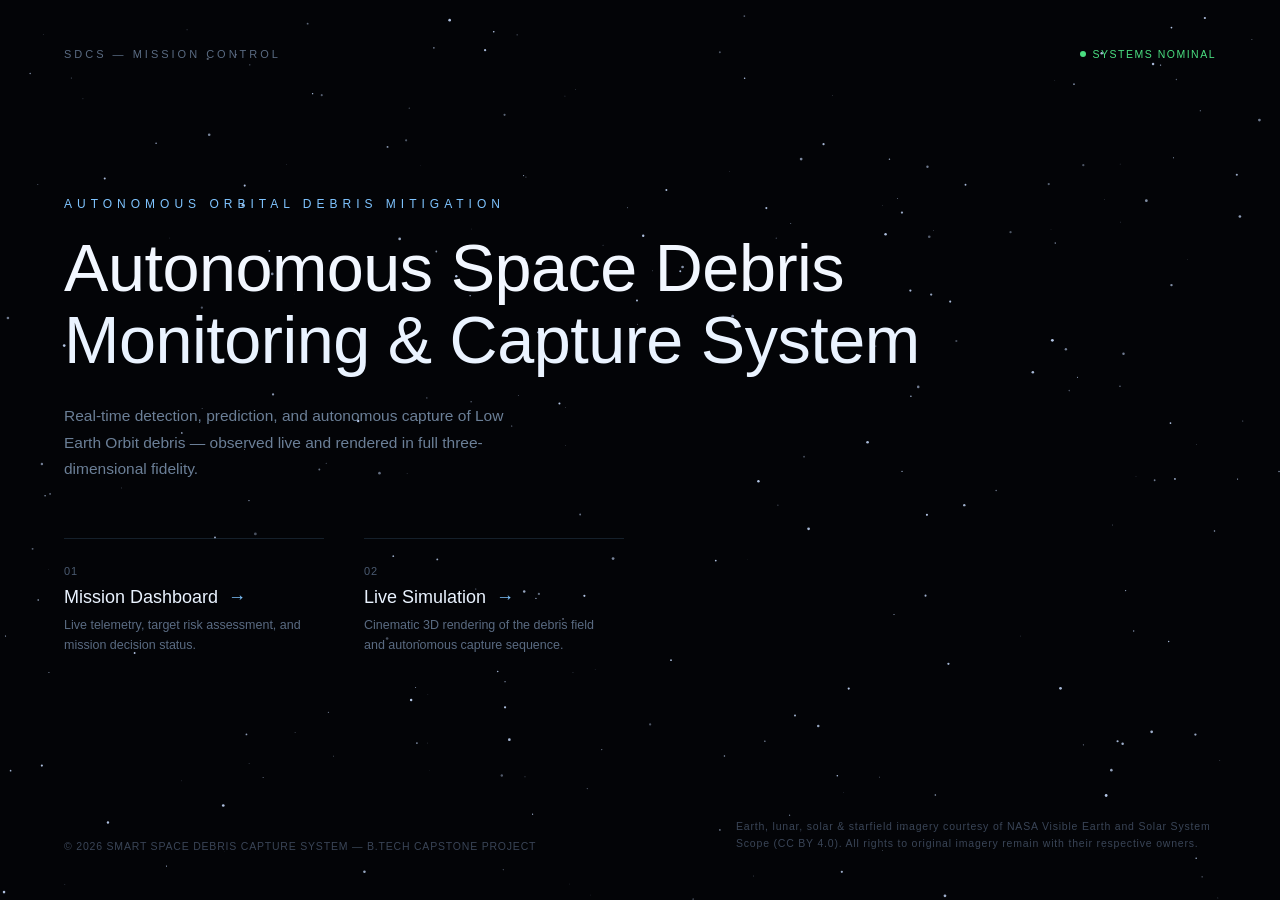
==== DASHBOARD/index.html @ 090a3d71 "CONFIG: Correct repository root and project boundary" ====
<!DOCTYPE html>
<html lang="en">
<head>
<meta charset="UTF-8">
<title>Autonomous Space Debris Monitoring &amp; Capture System</title>
<style>
  * { margin: 0; padding: 0; box-sizing: border-box; }
  html, body { height: 100%; background: #030407; overflow: hidden; font-family: 'Segoe UI', Arial, sans-serif; }
  #stars { position: fixed; inset: 0; }

  .frame {
    position: relative; z-index: 2; height: 100vh; display: grid;
    grid-template-columns: 1fr; grid-template-rows: auto 1fr auto; padding: 48px 64px;
  }

  .nav { display: flex; justify-content: space-between; align-items: center;
    opacity: 0; animation: fadeIn 1s ease forwards 0.1s; }
  .nav .mark { font-size: 11px; letter-spacing: 3px; color: #5a6b82; }
  .nav .status { font-size: 10.5px; letter-spacing: 1.5px; color: #4ade80; display: flex; align-items: center; gap: 7px; }
  .nav .dot { width: 6px; height: 6px; border-radius: 50%; background: #4ade80; animation: pulse 1.6s infinite; }
  @keyframes pulse { 0%,100% { opacity:1; } 50% { opacity:0.3; } }

  .hero { display: flex; flex-direction: column; justify-content: center; max-width: 900px; }
  .kicker { font-size: 12px; letter-spacing: 5px; color: #7fc4ff; text-transform: uppercase;
    opacity: 0; animation: fadeUp 1.1s ease forwards 0.35s; margin-bottom: 22px; }
  h1 {
    font-size: clamp(38px, 5.2vw, 68px); font-weight: 200; color: #f2f7ff; line-height: 1.08;
    letter-spacing: -0.5px; opacity: 0; animation: fadeUp 1.1s ease forwards 0.55s;
  }
  h1 b { font-weight: 500; color: #eaf3ff; }
  .tagline {
    margin-top: 26px; color: #6b7f97; font-size: 15.5px; max-width: 480px; line-height: 1.7;
    opacity: 0; animation: fadeUp 1.1s ease forwards 0.85s;
  }

  .actions { display: flex; gap: 40px; margin-top: 56px; align-items: flex-end;
    opacity: 0; animation: fadeUp 1.1s ease forwards 1.15s; }

  .action-card { position: relative; padding: 26px 0; border-top: 1px solid rgba(127,196,255,0.15);
    width: 260px; text-decoration: none; transition: border-color 0.35s ease, transform 0.35s ease; }
  .action-card:hover { border-top-color: rgba(127,196,255,0.65); transform: translateX(4px); }
  .action-card .num { font-size: 11px; color: #4a5a70; letter-spacing: 1px; margin-bottom: 10px; display: block; }
  .action-card h2 { color: #eaf3ff; font-size: 18px; font-weight: 400; margin-bottom: 8px;
    display: flex; align-items: center; gap: 10px; }
  .action-card h2 .arrow { transition: transform 0.35s ease; color: #7fc4ff; }
  .action-card:hover h2 .arrow { transform: translateX(6px); }
  .action-card p { color: #5a6b82; font-size: 12.5px; line-height: 1.55; max-width: 240px; }

  .footer { display: flex; justify-content: space-between; align-items: flex-end;
    font-size: 10.5px; color: #3a4557; letter-spacing: 0.8px;
    opacity: 0; animation: fadeIn 1s ease forwards 1.5s; }
  .footer .legal { max-width: 480px; line-height: 1.6; }
  .footer .legal a { color: #4f5f75; }

  @keyframes fadeUp { from { opacity: 0; transform: translateY(18px); } to { opacity: 1; transform: translateY(0); } }
  @keyframes fadeIn { from { opacity: 0; } to { opacity: 1; } }

  @media (max-width: 720px) {
    .frame { padding: 28px 24px; }
    .actions { flex-direction: column; gap: 20px; }
    .action-card { width: 100%; }
  }
</style>
</head>
<body>

<canvas id="stars"></canvas>

<div class="frame">
  <div class="nav">
    <span class="mark">SDCS — MISSION CONTROL</span>
    <span class="status"><span class="dot"></span>SYSTEMS NOMINAL</span>
  </div>

  <div class="hero">
    <div class="kicker">Autonomous Orbital Debris Mitigation</div>
    <h1>Autonomous Space Debris<br><b>Monitoring &amp; Capture System</b></h1>
    <div class="tagline">
      Real-time detection, prediction, and autonomous capture of Low Earth Orbit
      debris — observed live and rendered in full three-dimensional fidelity.
    </div>

    <div class="actions">
      <a class="action-card" href="dashboard.html">
        <span class="num">01</span>
        <h2>Mission Dashboard <span class="arrow">→</span></h2>
        <p>Live telemetry, target risk assessment, and mission decision status.</p>
      </a>
      <a class="action-card" href="simulation.html">
        <span class="num">02</span>
        <h2>Live Simulation <span class="arrow">→</span></h2>
        <p>Cinematic 3D rendering of the debris field and autonomous capture sequence.</p>
      </a>
    </div>
  </div>

  <div class="footer">
    <span>© 2026 SMART SPACE DEBRIS CAPTURE SYSTEM — B.TECH CAPSTONE PROJECT</span>
    <span class="legal">Earth, lunar, solar &amp; starfield imagery courtesy of NASA Visible Earth
      and Solar System Scope (CC BY 4.0). All rights to original imagery remain with their respective owners.</span>
  </div>
</div>

<script>
const canvas = document.getElementById('stars');
const ctx = canvas.getContext('2d');
function resize() { canvas.width = innerWidth; canvas.height = innerHeight; }
resize(); addEventListener('resize', resize);

const stars = Array.from({length: 260}, () => ({
  x: Math.random() * innerWidth, y: Math.random() * innerHeight,
  r: Math.random() * 1.2 + 0.2, tw: Math.random() * Math.PI * 2, baseX: 0, baseY: 0
}));
stars.forEach(s => { s.baseX = s.x; s.baseY = s.y; });

let mouseX = 0, mouseY = 0;
addEventListener('mousemove', (e) => {
  mouseX = (e.clientX - innerWidth/2) / innerWidth;
  mouseY = (e.clientY - innerHeight/2) / innerHeight;
});

function draw() {
  ctx.fillStyle = '#030407';
  ctx.fillRect(0, 0, canvas.width, canvas.height);
  const t = Date.now() * 0.001;
  stars.forEach(s => {
    const a = 0.35 + 0.55 * Math.abs(Math.sin(t + s.tw));
    const px = s.baseX + mouseX * 14 * s.r;
    const py = s.baseY + mouseY * 14 * s.r;
    ctx.fillStyle = 'rgba(200,220,255,' + a + ')';
    ctx.beginPath(); ctx.arc(px, py, s.r, 0, Math.PI * 2); ctx.fill();
  });
  requestAnimationFrame(draw);
}
draw();
</script>

</body>
</html>
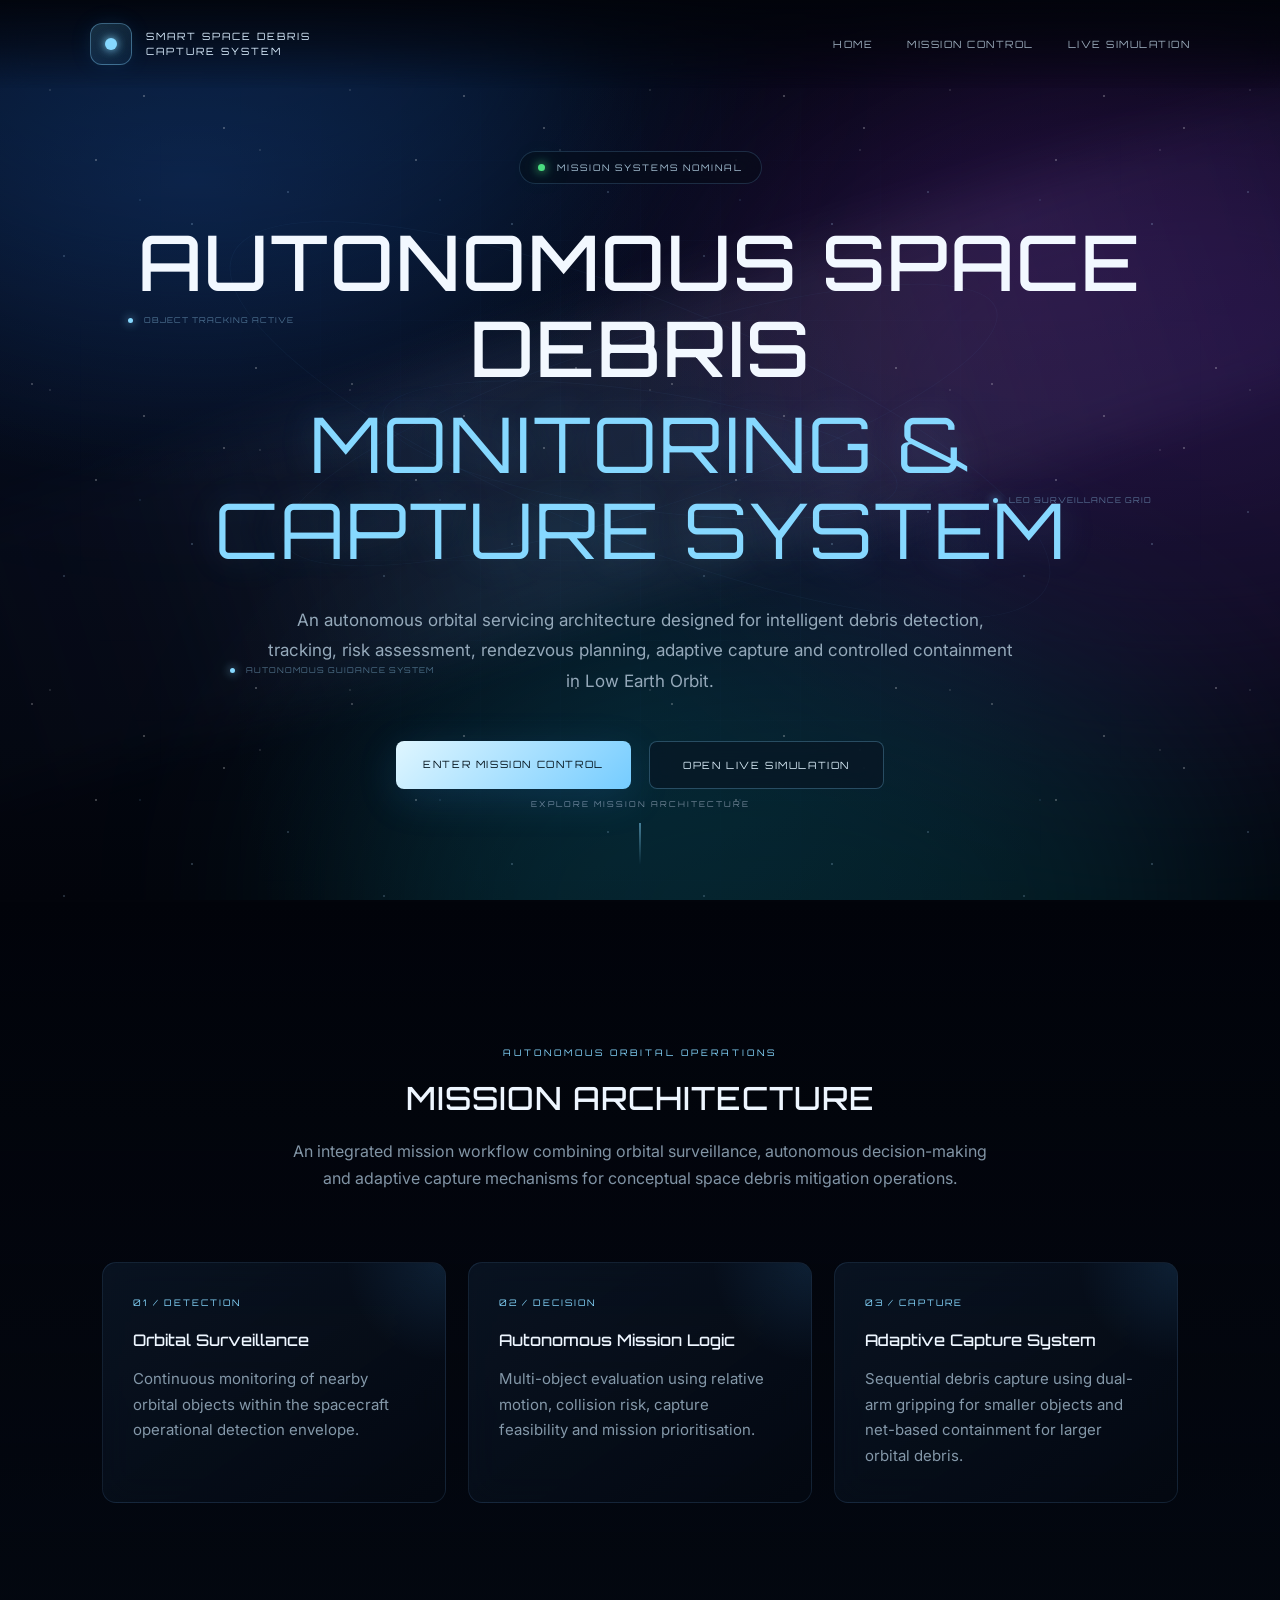
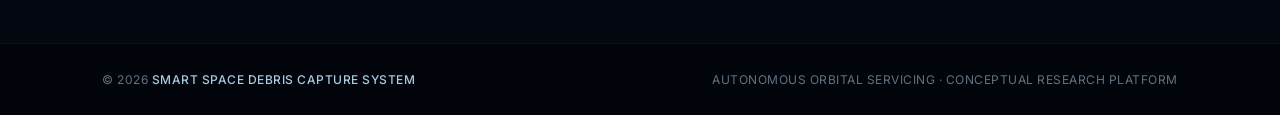
==== commit 6658faf8: "Upgrade mission dashboard and 3D visualization" ====
--- a/DASHBOARD/index.html
+++ b/DASHBOARD/index.html
@@ -1,139 +1,1715 @@
 <!DOCTYPE html>
 <html lang="en">
+
 <head>
+
 <meta charset="UTF-8">
-<title>Autonomous Space Debris Monitoring &amp; Capture System</title>
+<meta name="viewport" content="width=device-width, initial-scale=1.0">
+
+<title>Autonomous Space Debris Monitoring & Capture System</title>
+
+<meta name="description"
+content="Autonomous Space Debris Monitoring and Capture System for Low Earth Orbit operations.">
+
+<link rel="preconnect" href="https://fonts.googleapis.com">
+
+<link href="https://fonts.googleapis.com/css2?family=Inter:wght@300;400;500;600;700&family=Orbitron:wght@400;500;600;700&display=swap"
+rel="stylesheet">
+
 <style>
-  * { margin: 0; padding: 0; box-sizing: border-box; }
-  html, body { height: 100%; background: #030407; overflow: hidden; font-family: 'Segoe UI', Arial, sans-serif; }
-  #stars { position: fixed; inset: 0; }
-
-  .frame {
-    position: relative; z-index: 2; height: 100vh; display: grid;
-    grid-template-columns: 1fr; grid-template-rows: auto 1fr auto; padding: 48px 64px;
-  }
-
-  .nav { display: flex; justify-content: space-between; align-items: center;
-    opacity: 0; animation: fadeIn 1s ease forwards 0.1s; }
-  .nav .mark { font-size: 11px; letter-spacing: 3px; color: #5a6b82; }
-  .nav .status { font-size: 10.5px; letter-spacing: 1.5px; color: #4ade80; display: flex; align-items: center; gap: 7px; }
-  .nav .dot { width: 6px; height: 6px; border-radius: 50%; background: #4ade80; animation: pulse 1.6s infinite; }
-  @keyframes pulse { 0%,100% { opacity:1; } 50% { opacity:0.3; } }
-
-  .hero { display: flex; flex-direction: column; justify-content: center; max-width: 900px; }
-  .kicker { font-size: 12px; letter-spacing: 5px; color: #7fc4ff; text-transform: uppercase;
-    opacity: 0; animation: fadeUp 1.1s ease forwards 0.35s; margin-bottom: 22px; }
-  h1 {
-    font-size: clamp(38px, 5.2vw, 68px); font-weight: 200; color: #f2f7ff; line-height: 1.08;
-    letter-spacing: -0.5px; opacity: 0; animation: fadeUp 1.1s ease forwards 0.55s;
-  }
-  h1 b { font-weight: 500; color: #eaf3ff; }
-  .tagline {
-    margin-top: 26px; color: #6b7f97; font-size: 15.5px; max-width: 480px; line-height: 1.7;
-    opacity: 0; animation: fadeUp 1.1s ease forwards 0.85s;
-  }
-
-  .actions { display: flex; gap: 40px; margin-top: 56px; align-items: flex-end;
-    opacity: 0; animation: fadeUp 1.1s ease forwards 1.15s; }
-
-  .action-card { position: relative; padding: 26px 0; border-top: 1px solid rgba(127,196,255,0.15);
-    width: 260px; text-decoration: none; transition: border-color 0.35s ease, transform 0.35s ease; }
-  .action-card:hover { border-top-color: rgba(127,196,255,0.65); transform: translateX(4px); }
-  .action-card .num { font-size: 11px; color: #4a5a70; letter-spacing: 1px; margin-bottom: 10px; display: block; }
-  .action-card h2 { color: #eaf3ff; font-size: 18px; font-weight: 400; margin-bottom: 8px;
-    display: flex; align-items: center; gap: 10px; }
-  .action-card h2 .arrow { transition: transform 0.35s ease; color: #7fc4ff; }
-  .action-card:hover h2 .arrow { transform: translateX(6px); }
-  .action-card p { color: #5a6b82; font-size: 12.5px; line-height: 1.55; max-width: 240px; }
-
-  .footer { display: flex; justify-content: space-between; align-items: flex-end;
-    font-size: 10.5px; color: #3a4557; letter-spacing: 0.8px;
-    opacity: 0; animation: fadeIn 1s ease forwards 1.5s; }
-  .footer .legal { max-width: 480px; line-height: 1.6; }
-  .footer .legal a { color: #4f5f75; }
-
-  @keyframes fadeUp { from { opacity: 0; transform: translateY(18px); } to { opacity: 1; transform: translateY(0); } }
-  @keyframes fadeIn { from { opacity: 0; } to { opacity: 1; } }
-
-  @media (max-width: 720px) {
-    .frame { padding: 28px 24px; }
-    .actions { flex-direction: column; gap: 20px; }
-    .action-card { width: 100%; }
-  }
+
+/* =========================================================
+   ROOT
+========================================================= */
+
+:root {
+
+    --bg: #02040b;
+    --bg-soft: #07101d;
+
+    --white: #eef6ff;
+    --muted: #8d9bab;
+
+    --cyan: #86d8ff;
+    --blue: #348cff;
+
+    --line: rgba(150, 210, 255, 0.15);
+
+    --glass: rgba(7, 13, 25, 0.48);
+
+}
+
+
+/* =========================================================
+   RESET
+========================================================= */
+
+* {
+    margin: 0;
+    padding: 0;
+    box-sizing: border-box;
+}
+
+
+html {
+    scroll-behavior: smooth;
+}
+
+
+body {
+
+    background: var(--bg);
+
+    color: var(--white);
+
+    font-family: "Inter", sans-serif;
+
+    overflow-x: hidden;
+
+}
+
+
+/* =========================================================
+   COSMIC BACKGROUND
+========================================================= */
+
+.cosmos {
+
+    position: fixed;
+
+    inset: 0;
+
+    z-index: -20;
+
+    overflow: hidden;
+
+    background:
+
+        radial-gradient(
+            ellipse at 15% 20%,
+            rgba(21, 54, 110, 0.35),
+            transparent 30%
+        ),
+
+        radial-gradient(
+            ellipse at 80% 25%,
+            rgba(72, 25, 120, 0.25),
+            transparent 35%
+        ),
+
+        radial-gradient(
+            ellipse at 50% 80%,
+            rgba(10, 70, 100, 0.18),
+            transparent 45%
+        ),
+
+        linear-gradient(
+            180deg,
+            #01030a 0%,
+            #050a18 45%,
+            #02040b 100%
+        );
+
+}
+
+
+/* =========================================================
+   NEBULA
+========================================================= */
+
+.nebula {
+
+    position: absolute;
+
+    width: 900px;
+
+    height: 600px;
+
+    border-radius: 50%;
+
+    filter: blur(120px);
+
+    opacity: 0.25;
+
+}
+
+
+.nebula.one {
+
+    background: #164f9d;
+
+    top: -250px;
+
+    left: -250px;
+
+}
+
+
+.nebula.two {
+
+    background: #5b268c;
+
+    top: 100px;
+
+    right: -350px;
+
+}
+
+
+.nebula.three {
+
+    background: #0b6f7d;
+
+    bottom: -300px;
+
+    left: 25%;
+
+}
+
+
+/* =========================================================
+   STAR FIELD
+========================================================= */
+
+.stars {
+
+    position: absolute;
+
+    inset: 0;
+
+    background-image:
+
+        radial-gradient(
+            1px 1px at 10% 20%,
+            rgba(255,255,255,.9),
+            transparent
+        ),
+
+        radial-gradient(
+            1px 1px at 20% 80%,
+            rgba(180,220,255,.8),
+            transparent
+        ),
+
+        radial-gradient(
+            1px 1px at 45% 30%,
+            white,
+            transparent
+        ),
+
+        radial-gradient(
+            1px 1px at 60% 70%,
+            rgba(180,220,255,.9),
+            transparent
+        ),
+
+        radial-gradient(
+            1px 1px at 80% 15%,
+            white,
+            transparent
+        ),
+
+        radial-gradient(
+            1px 1px at 90% 60%,
+            rgba(180,220,255,.8),
+            transparent
+        ),
+
+        radial-gradient(
+            1px 1px at 30% 50%,
+            white,
+            transparent
+        ),
+
+        radial-gradient(
+            1px 1px at 70% 40%,
+            white,
+            transparent
+        );
+
+    background-size: 320px 320px;
+
+    opacity: .8;
+
+}
+
+
+/* SECOND STAR LAYER */
+
+.stars::before {
+
+    content: "";
+
+    position: absolute;
+
+    inset: 0;
+
+    background-image:
+
+        radial-gradient(
+            1px 1px at 50px 90px,
+            white,
+            transparent
+        ),
+
+        radial-gradient(
+            1px 1px at 140px 200px,
+            #8ecfff,
+            transparent
+        ),
+
+        radial-gradient(
+            1px 1px at 260px 150px,
+            white,
+            transparent
+        );
+
+    background-size: 300px 300px;
+
+    opacity: .45;
+
+}
+
+
+/* =========================================================
+   MILKY WAY BAND
+========================================================= */
+
+.milkyway {
+
+    position: absolute;
+
+    width: 150%;
+
+    height: 280px;
+
+    left: -20%;
+
+    top: 32%;
+
+    transform: rotate(-18deg);
+
+    background:
+
+        linear-gradient(
+            90deg,
+
+            transparent,
+
+            rgba(80,110,180,.05),
+
+            rgba(160,180,255,.14),
+
+            rgba(255,255,255,.08),
+
+            rgba(120,80,200,.10),
+
+            transparent
+        );
+
+    filter: blur(25px);
+
+    opacity: .8;
+
+}
+
+
+/* =========================================================
+   GRID
+========================================================= */
+
+.grid {
+
+    position: fixed;
+
+    inset: 0;
+
+    z-index: -5;
+
+    background-image:
+
+        linear-gradient(
+            rgba(120,180,255,.025) 1px,
+            transparent 1px
+        ),
+
+        linear-gradient(
+            90deg,
+            rgba(120,180,255,.025) 1px,
+            transparent 1px
+        );
+
+    background-size: 80px 80px;
+
+    mask-image:
+
+        radial-gradient(
+            circle,
+            black,
+            transparent 80%
+        );
+
+}
+
+
+/* =========================================================
+   NAVIGATION
+========================================================= */
+
+nav {
+
+    position: fixed;
+
+    top: 0;
+
+    left: 0;
+
+    width: 100%;
+
+    height: 88px;
+
+    display: flex;
+
+    align-items: center;
+
+    justify-content: space-between;
+
+    padding: 0 7%;
+
+    z-index: 100;
+
+    background:
+
+        linear-gradient(
+            to bottom,
+            rgba(2,4,11,.92),
+            rgba(2,4,11,.55),
+            transparent
+        );
+
+    backdrop-filter: blur(14px);
+
+}
+
+
+/* =========================================================
+   LOGO
+========================================================= */
+
+.logo {
+
+    display: flex;
+
+    align-items: center;
+
+    gap: 14px;
+
+}
+
+
+.logo-mark {
+
+    width: 42px;
+
+    height: 42px;
+
+    border-radius: 12px;
+
+    display: grid;
+
+    place-items: center;
+
+    border:
+
+        1px solid rgba(130,210,255,.4);
+
+    background:
+
+        linear-gradient(
+            145deg,
+            rgba(120,210,255,.14),
+            rgba(30,70,120,.05)
+        );
+
+    box-shadow:
+
+        inset 0 0 18px rgba(100,200,255,.08),
+
+        0 0 25px rgba(70,160,255,.08);
+
+}
+
+
+.logo-core {
+
+    width: 12px;
+
+    height: 12px;
+
+    border-radius: 50%;
+
+    background: var(--cyan);
+
+    box-shadow:
+
+        0 0 10px var(--cyan),
+
+        0 0 25px rgba(100,210,255,.8);
+
+}
+
+
+.logo-text {
+
+    font-family: "Orbitron";
+
+    font-size: 10px;
+
+    letter-spacing: 2px;
+
+    line-height: 1.5;
+
+    color: #dbeeff;
+
+}
+
+
+/* =========================================================
+   NAV LINKS
+========================================================= */
+
+.nav-links {
+
+    display: flex;
+
+    align-items: center;
+
+    gap: 34px;
+
+}
+
+
+.nav-links a {
+
+    position: relative;
+
+    text-decoration: none;
+
+    color: #9cadbd;
+
+    font-family: "Orbitron";
+
+    font-size: 10px;
+
+    letter-spacing: 1.5px;
+
+    transition: .3s;
+
+}
+
+
+.nav-links a::after {
+
+    content: "";
+
+    position: absolute;
+
+    width: 0;
+
+    height: 1px;
+
+    left: 0;
+
+    bottom: -8px;
+
+    background: var(--cyan);
+
+    transition: .3s;
+
+}
+
+
+.nav-links a:hover {
+
+    color: white;
+
+}
+
+
+.nav-links a:hover::after {
+
+    width: 100%;
+
+}
+
+
+/* =========================================================
+   HERO
+========================================================= */
+
+.hero {
+
+    min-height: 100vh;
+
+    display: flex;
+
+    align-items: center;
+
+    justify-content: center;
+
+    padding:
+
+        140px 7%
+        100px;
+
+    position: relative;
+
+}
+
+
+/* =========================================================
+   HERO CONTENT
+========================================================= */
+
+.hero-content {
+
+    text-align: center;
+
+    max-width: 1100px;
+
+    position: relative;
+
+    z-index: 5;
+
+}
+
+
+/* TOP MISSION INDICATOR */
+
+.mission-status {
+
+    display: inline-flex;
+
+    align-items: center;
+
+    gap: 12px;
+
+    padding:
+
+        10px 18px;
+
+    border-radius: 100px;
+
+    border:
+
+        1px solid rgba(120,200,255,.18);
+
+    background:
+
+        rgba(5,12,22,.45);
+
+    backdrop-filter: blur(12px);
+
+    margin-bottom: 35px;
+
+    font-family: "Orbitron";
+
+    font-size: 9px;
+
+    letter-spacing: 2px;
+
+    color: #a7c3d6;
+
+}
+
+
+.status-light {
+
+    width: 7px;
+
+    height: 7px;
+
+    border-radius: 50%;
+
+    background: #4ade80;
+
+    box-shadow:
+
+        0 0 10px #4ade80,
+
+        0 0 22px rgba(74,222,128,.6);
+
+    animation:
+
+        statusPulse 2s infinite;
+
+}
+
+
+@keyframes statusPulse {
+
+    0% {
+
+        opacity: 1;
+
+        transform: scale(1);
+
+    }
+
+    50% {
+
+        opacity: .5;
+
+        transform: scale(1.5);
+
+    }
+
+    100% {
+
+        opacity: 1;
+
+        transform: scale(1);
+
+    }
+
+}
+
+
+/* =========================================================
+   MAIN TITLE
+========================================================= */
+
+.hero h1 {
+
+    font-family: "Orbitron";
+
+    font-weight: 500;
+
+    font-size:
+
+        clamp(
+            42px,
+            6vw,
+            82px
+        );
+
+    line-height: 1.12;
+
+    letter-spacing: 2px;
+
+    text-transform: uppercase;
+
+    color: #f2f8ff;
+
+}
+
+
+.hero h1 span {
+
+    display: block;
+
+    margin-top: 10px;
+
+    font-weight: 400;
+
+    color: var(--cyan);
+
+    text-shadow:
+
+        0 0 35px rgba(100,200,255,.18);
+
+}
+
+
+/* =========================================================
+   DESCRIPTION
+========================================================= */
+
+.hero-description {
+
+    max-width: 760px;
+
+    margin:
+
+        32px auto 0;
+
+    font-size: 17px;
+
+    line-height: 1.8;
+
+    color: #95a9ba;
+
+}
+
+
+/* =========================================================
+   BUTTONS
+========================================================= */
+
+.actions {
+
+    margin-top: 45px;
+
+    display: flex;
+
+    justify-content: center;
+
+    gap: 18px;
+
+    flex-wrap: wrap;
+
+}
+
+
+.button {
+
+    position: relative;
+
+    min-width: 235px;
+
+    padding:
+
+        17px
+        26px;
+
+    border-radius: 8px;
+
+    text-decoration: none;
+
+    font-family: "Orbitron";
+
+    font-size: 10px;
+
+    letter-spacing: 1.6px;
+
+    text-align: center;
+
+    transition:
+
+        transform .3s,
+        box-shadow .3s,
+        border .3s;
+
+}
+
+
+/* PRIMARY */
+
+.primary {
+
+    color: #021019;
+
+    background:
+
+        linear-gradient(
+            135deg,
+            #dff6ff,
+            #75ccff
+        );
+
+    box-shadow:
+
+        0 10px 40px rgba(60,160,255,.15);
+
+}
+
+
+.primary:hover {
+
+    transform:
+
+        translateY(-4px);
+
+    box-shadow:
+
+        0 20px 55px rgba(70,180,255,.28);
+
+}
+
+
+/* SECONDARY */
+
+.secondary {
+
+    color: #d8ebf7;
+
+    border:
+
+        1px solid rgba(130,210,255,.28);
+
+    background:
+
+        rgba(8,16,30,.5);
+
+    backdrop-filter:
+
+        blur(12px);
+
+}
+
+
+.secondary:hover {
+
+    transform:
+
+        translateY(-4px);
+
+    border-color:
+
+        rgba(130,220,255,.7);
+
+    box-shadow:
+
+        0 15px 45px rgba(40,120,255,.12);
+
+}
+
+
+/* =========================================================
+   ORBIT VISUAL
+========================================================= */
+
+.orbital-system {
+
+    position: absolute;
+
+    width: 900px;
+
+    height: 420px;
+
+    top: 50%;
+
+    left: 50%;
+
+    transform:
+
+        translate(-50%, -50%);
+
+    pointer-events: none;
+
+    opacity: .5;
+
+}
+
+
+.orbit-line {
+
+    position: absolute;
+
+    border:
+
+        1px solid rgba(120,190,255,.09);
+
+    border-radius: 50%;
+
+}
+
+
+.o1 {
+
+    width: 750px;
+
+    height: 170px;
+
+    left: 75px;
+
+    top: 100px;
+
+    transform:
+
+        rotate(-18deg);
+
+}
+
+
+.o2 {
+
+    width: 880px;
+
+    height: 240px;
+
+    left: 10px;
+
+    top: 60px;
+
+    transform:
+
+        rotate(22deg);
+
+}
+
+
+.o3 {
+
+    width: 520px;
+
+    height: 120px;
+
+    left: 190px;
+
+    top: 150px;
+
+    transform:
+
+        rotate(8deg);
+
+}
+
+
+/* =========================================================
+   FLOATING DATA MARKERS
+========================================================= */
+
+.marker {
+
+    position: absolute;
+
+    font-family: "Orbitron";
+
+    font-size: 8px;
+
+    letter-spacing: 1px;
+
+    color: rgba(160,220,255,.45);
+
+}
+
+
+.marker::before {
+
+    content: "";
+
+    display: inline-block;
+
+    width: 5px;
+
+    height: 5px;
+
+    border-radius: 50%;
+
+    background: var(--cyan);
+
+    margin-right: 8px;
+
+    box-shadow:
+
+        0 0 10px var(--cyan);
+
+}
+
+
+.marker.one {
+
+    left: 10%;
+
+    top: 35%;
+
+}
+
+
+.marker.two {
+
+    right: 10%;
+
+    top: 55%;
+
+}
+
+
+.marker.three {
+
+    left: 18%;
+
+    bottom: 25%;
+
+}
+
+
+/* =========================================================
+   SCROLL
+========================================================= */
+
+.scroll {
+
+    position: absolute;
+
+    bottom: 35px;
+
+    left: 50%;
+
+    transform:
+
+        translateX(-50%);
+
+    text-align: center;
+
+    font-family: "Orbitron";
+
+    font-size: 8px;
+
+    letter-spacing: 2px;
+
+    color: #708496;
+
+}
+
+
+.scroll-line {
+
+    width: 1px;
+
+    height: 42px;
+
+    margin: 14px auto 0;
+
+    background:
+
+        linear-gradient(
+            to bottom,
+            var(--cyan),
+            transparent
+        );
+
+}
+
+
+/* =========================================================
+   SYSTEM SECTION
+========================================================= */
+
+.systems {
+
+    position: relative;
+
+    padding:
+
+        140px 8%;
+
+    background:
+
+        linear-gradient(
+            180deg,
+            transparent,
+            rgba(4,9,18,.75)
+        );
+
+}
+
+
+.section-intro {
+
+    text-align: center;
+
+    max-width: 720px;
+
+    margin: auto;
+
+}
+
+
+.section-intro small {
+
+    font-family: "Orbitron";
+
+    font-size: 9px;
+
+    letter-spacing: 3px;
+
+    color: var(--cyan);
+
+}
+
+
+.section-intro h2 {
+
+    margin-top: 18px;
+
+    font-family: "Orbitron";
+
+    font-size: 32px;
+
+    font-weight: 500;
+
+    letter-spacing: 1px;
+
+}
+
+
+.section-intro p {
+
+    margin-top: 20px;
+
+    color: #8194a5;
+
+    line-height: 1.7;
+
+}
+
+
+/* =========================================================
+   CARDS
+========================================================= */
+
+.cards {
+
+    margin:
+
+        70px auto 0;
+
+    max-width: 1250px;
+
+    display: grid;
+
+    grid-template-columns:
+
+        repeat(3, 1fr);
+
+    gap: 22px;
+
+}
+
+
+.card {
+
+    position: relative;
+
+    padding:
+
+        34px 30px;
+
+    border-radius: 14px;
+
+    background:
+
+        linear-gradient(
+            145deg,
+            rgba(15,30,50,.55),
+            rgba(4,9,18,.75)
+        );
+
+    border:
+
+        1px solid rgba(120,190,255,.12);
+
+    backdrop-filter:
+
+        blur(18px);
+
+    transition:
+
+        transform .35s,
+        border .35s,
+        box-shadow .35s;
+
+    overflow: hidden;
+
+}
+
+
+/* CARD GLOW */
+
+.card::before {
+
+    content: "";
+
+    position: absolute;
+
+    width: 200px;
+
+    height: 200px;
+
+    background:
+
+        radial-gradient(
+            circle,
+            rgba(70,170,255,.12),
+            transparent 70%
+        );
+
+    top: -100px;
+
+    right: -100px;
+
+}
+
+
+.card:hover {
+
+    transform:
+
+        translateY(-8px);
+
+    border-color:
+
+        rgba(120,210,255,.35);
+
+    box-shadow:
+
+        0 25px 70px rgba(0,0,0,.35);
+
+}
+
+
+.card-number {
+
+    font-family: "Orbitron";
+
+    font-size: 9px;
+
+    letter-spacing: 2px;
+
+    color: var(--cyan);
+
+}
+
+
+.card h3 {
+
+    margin-top: 22px;
+
+    font-family: "Orbitron";
+
+    font-weight: 500;
+
+    font-size: 16px;
+
+}
+
+
+.card p {
+
+    margin-top: 16px;
+
+    color: #8498a9;
+
+    line-height: 1.7;
+
+    font-size: 15px;
+
+}
+
+
+/* =========================================================
+   FOOTER
+========================================================= */
+
+footer {
+
+    border-top:
+
+        1px solid rgba(120,190,255,.08);
+
+    padding:
+
+        28px 8%;
+
+    display: flex;
+
+    justify-content: space-between;
+
+    flex-wrap: wrap;
+
+    gap: 15px;
+
+    color: #607283;
+
+    font-size: 12px;
+
+    letter-spacing: .5px;
+
+}
+
+
+footer strong {
+
+    color: #a9cce0;
+
+    font-weight: 500;
+
+}
+
+
+/* =========================================================
+   RESPONSIVE
+========================================================= */
+
+@media(max-width:900px) {
+
+    .nav-links {
+        display: none;
+    }
+
+    .cards {
+        grid-template-columns: 1fr;
+    }
+
+    .orbital-system {
+        transform:
+            translate(-50%, -50%)
+            scale(.7);
+    }
+
+}
+
+
+@media(max-width:600px) {
+
+    .hero h1 {
+        font-size: 38px;
+    }
+
+    .hero-description {
+        font-size: 15px;
+    }
+
+    .actions {
+        flex-direction: column;
+        align-items: center;
+    }
+
+    .button {
+        width: 100%;
+        max-width: 320px;
+    }
+
+}
+
 </style>
+
 </head>
+
+
 <body>
 
-<canvas id="stars"></canvas>
-
-<div class="frame">
-  <div class="nav">
-    <span class="mark">SDCS — MISSION CONTROL</span>
-    <span class="status"><span class="dot"></span>SYSTEMS NOMINAL</span>
-  </div>
-
-  <div class="hero">
-    <div class="kicker">Autonomous Orbital Debris Mitigation</div>
-    <h1>Autonomous Space Debris<br><b>Monitoring &amp; Capture System</b></h1>
-    <div class="tagline">
-      Real-time detection, prediction, and autonomous capture of Low Earth Orbit
-      debris — observed live and rendered in full three-dimensional fidelity.
+
+<!-- =====================================================
+     COSMIC ENVIRONMENT
+===================================================== -->
+
+<div class="cosmos">
+
+    <div class="nebula one"></div>
+
+    <div class="nebula two"></div>
+
+    <div class="nebula three"></div>
+
+    <div class="milkyway"></div>
+
+    <div class="stars"></div>
+
+</div>
+
+<div class="grid"></div>
+
+
+
+<!-- =====================================================
+     NAVIGATION
+===================================================== -->
+
+<nav>
+
+    <div class="logo">
+
+        <div class="logo-mark">
+
+            <div class="logo-core"></div>
+
+        </div>
+
+        <div class="logo-text">
+
+            SMART SPACE DEBRIS<br>
+            CAPTURE SYSTEM
+
+        </div>
+
     </div>
 
-    <div class="actions">
-      <a class="action-card" href="dashboard.html">
-        <span class="num">01</span>
-        <h2>Mission Dashboard <span class="arrow">→</span></h2>
-        <p>Live telemetry, target risk assessment, and mission decision status.</p>
-      </a>
-      <a class="action-card" href="simulation.html">
-        <span class="num">02</span>
-        <h2>Live Simulation <span class="arrow">→</span></h2>
-        <p>Cinematic 3D rendering of the debris field and autonomous capture sequence.</p>
-      </a>
+
+    <div class="nav-links">
+
+        <a href="index.html">HOME</a>
+
+        <a href="dashboard.html">MISSION CONTROL</a>
+
+        <a href="mission_visualizer.html">LIVE SIMULATION</a>
+
     </div>
-  </div>
-
-  <div class="footer">
-    <span>© 2026 SMART SPACE DEBRIS CAPTURE SYSTEM — B.TECH CAPSTONE PROJECT</span>
-    <span class="legal">Earth, lunar, solar &amp; starfield imagery courtesy of NASA Visible Earth
-      and Solar System Scope (CC BY 4.0). All rights to original imagery remain with their respective owners.</span>
-  </div>
-</div>
-
-<script>
-const canvas = document.getElementById('stars');
-const ctx = canvas.getContext('2d');
-function resize() { canvas.width = innerWidth; canvas.height = innerHeight; }
-resize(); addEventListener('resize', resize);
-
-const stars = Array.from({length: 260}, () => ({
-  x: Math.random() * innerWidth, y: Math.random() * innerHeight,
-  r: Math.random() * 1.2 + 0.2, tw: Math.random() * Math.PI * 2, baseX: 0, baseY: 0
-}));
-stars.forEach(s => { s.baseX = s.x; s.baseY = s.y; });
-
-let mouseX = 0, mouseY = 0;
-addEventListener('mousemove', (e) => {
-  mouseX = (e.clientX - innerWidth/2) / innerWidth;
-  mouseY = (e.clientY - innerHeight/2) / innerHeight;
-});
-
-function draw() {
-  ctx.fillStyle = '#030407';
-  ctx.fillRect(0, 0, canvas.width, canvas.height);
-  const t = Date.now() * 0.001;
-  stars.forEach(s => {
-    const a = 0.35 + 0.55 * Math.abs(Math.sin(t + s.tw));
-    const px = s.baseX + mouseX * 14 * s.r;
-    const py = s.baseY + mouseY * 14 * s.r;
-    ctx.fillStyle = 'rgba(200,220,255,' + a + ')';
-    ctx.beginPath(); ctx.arc(px, py, s.r, 0, Math.PI * 2); ctx.fill();
-  });
-  requestAnimationFrame(draw);
-}
-draw();
-</script>
+
+</nav>
+
+
+
+<!-- =====================================================
+     HERO
+===================================================== -->
+
+<section class="hero">
+
+
+    <div class="orbital-system">
+
+        <div class="orbit-line o1"></div>
+
+        <div class="orbit-line o2"></div>
+
+        <div class="orbit-line o3"></div>
+
+    </div>
+
+
+    <div class="marker one">
+
+        OBJECT TRACKING ACTIVE
+
+    </div>
+
+
+    <div class="marker two">
+
+        LEO SURVEILLANCE GRID
+
+    </div>
+
+
+    <div class="marker three">
+
+        AUTONOMOUS GUIDANCE SYSTEM
+
+    </div>
+
+
+
+    <div class="hero-content">
+
+
+        <div class="mission-status">
+
+            <div class="status-light"></div>
+
+            MISSION SYSTEMS NOMINAL
+
+        </div>
+
+
+        <h1>
+
+            AUTONOMOUS SPACE DEBRIS
+
+            <span>
+                MONITORING & CAPTURE SYSTEM
+            </span>
+
+        </h1>
+
+
+        <p class="hero-description">
+
+            An autonomous orbital servicing architecture designed for
+            intelligent debris detection, tracking, risk assessment,
+            rendezvous planning, adaptive capture and controlled
+            containment in Low Earth Orbit.
+
+        </p>
+
+
+        <div class="actions">
+
+            <a
+                href="dashboard.html"
+                class="button primary"
+            >
+
+                ENTER MISSION CONTROL
+
+            </a>
+
+
+            <a
+                href="mission_visualizer.html"
+                class="button secondary"
+            >
+
+                OPEN LIVE SIMULATION
+
+            </a>
+
+        </div>
+
+
+    </div>
+
+
+
+    <div class="scroll">
+
+        EXPLORE MISSION ARCHITECTURE
+
+        <div class="scroll-line"></div>
+
+    </div>
+
+
+</section>
+
+
+
+<!-- =====================================================
+     SYSTEM OVERVIEW
+===================================================== -->
+
+<section class="systems">
+
+
+    <div class="section-intro">
+
+        <small>
+            AUTONOMOUS ORBITAL OPERATIONS
+        </small>
+
+
+        <h2>
+            MISSION ARCHITECTURE
+        </h2>
+
+
+        <p>
+
+            An integrated mission workflow combining orbital surveillance,
+            autonomous decision-making and adaptive capture mechanisms
+            for conceptual space debris mitigation operations.
+
+        </p>
+
+    </div>
+
+
+
+    <div class="cards">
+
+
+        <!-- CARD 1 -->
+
+        <div class="card">
+
+            <div class="card-number">
+
+                01 / DETECTION
+
+            </div>
+
+
+            <h3>
+
+                Orbital Surveillance
+
+            </h3>
+
+
+            <p>
+
+                Continuous monitoring of nearby orbital objects within
+                the spacecraft operational detection envelope.
+
+            </p>
+
+        </div>
+
+
+
+        <!-- CARD 2 -->
+
+        <div class="card">
+
+            <div class="card-number">
+
+                02 / DECISION
+
+            </div>
+
+
+            <h3>
+
+                Autonomous Mission Logic
+
+            </h3>
+
+
+            <p>
+
+                Multi-object evaluation using relative motion,
+                collision risk, capture feasibility and mission
+                prioritisation.
+
+            </p>
+
+        </div>
+
+
+
+        <!-- CARD 3 -->
+
+        <div class="card">
+
+            <div class="card-number">
+
+                03 / CAPTURE
+
+            </div>
+
+
+            <h3>
+
+                Adaptive Capture System
+
+            </h3>
+
+
+            <p>
+
+                Sequential debris capture using dual-arm gripping for
+                smaller objects and net-based containment for larger
+                orbital debris.
+
+            </p>
+
+        </div>
+
+
+    </div>
+
+
+</section>
+
+
+
+<!-- =====================================================
+     FOOTER
+===================================================== -->
+
+<footer>
+
+    <div>
+
+        © 2026
+        <strong>
+            SMART SPACE DEBRIS CAPTURE SYSTEM
+        </strong>
+
+    </div>
+
+
+    <div>
+
+        AUTONOMOUS ORBITAL SERVICING · CONCEPTUAL RESEARCH PLATFORM
+
+    </div>
+
+</footer>
+
 
 </body>
-</html>
+
+</html>
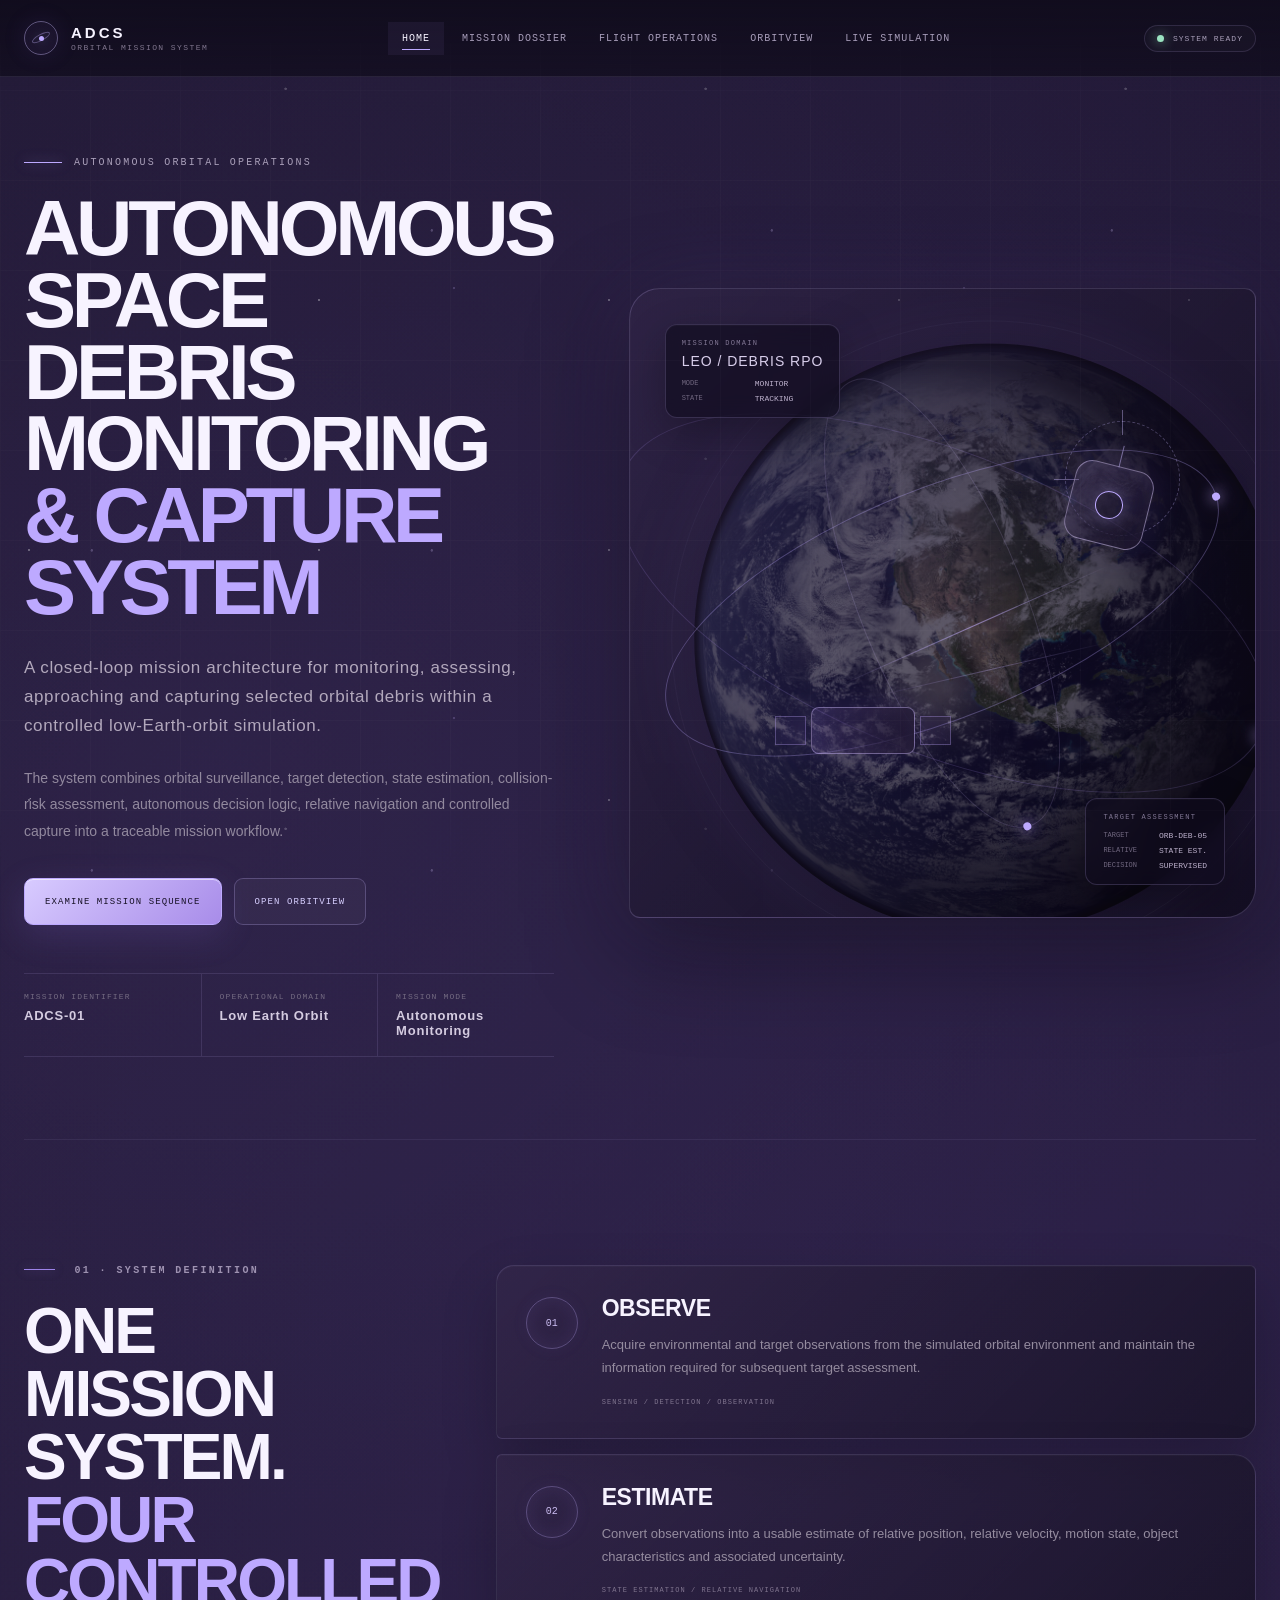
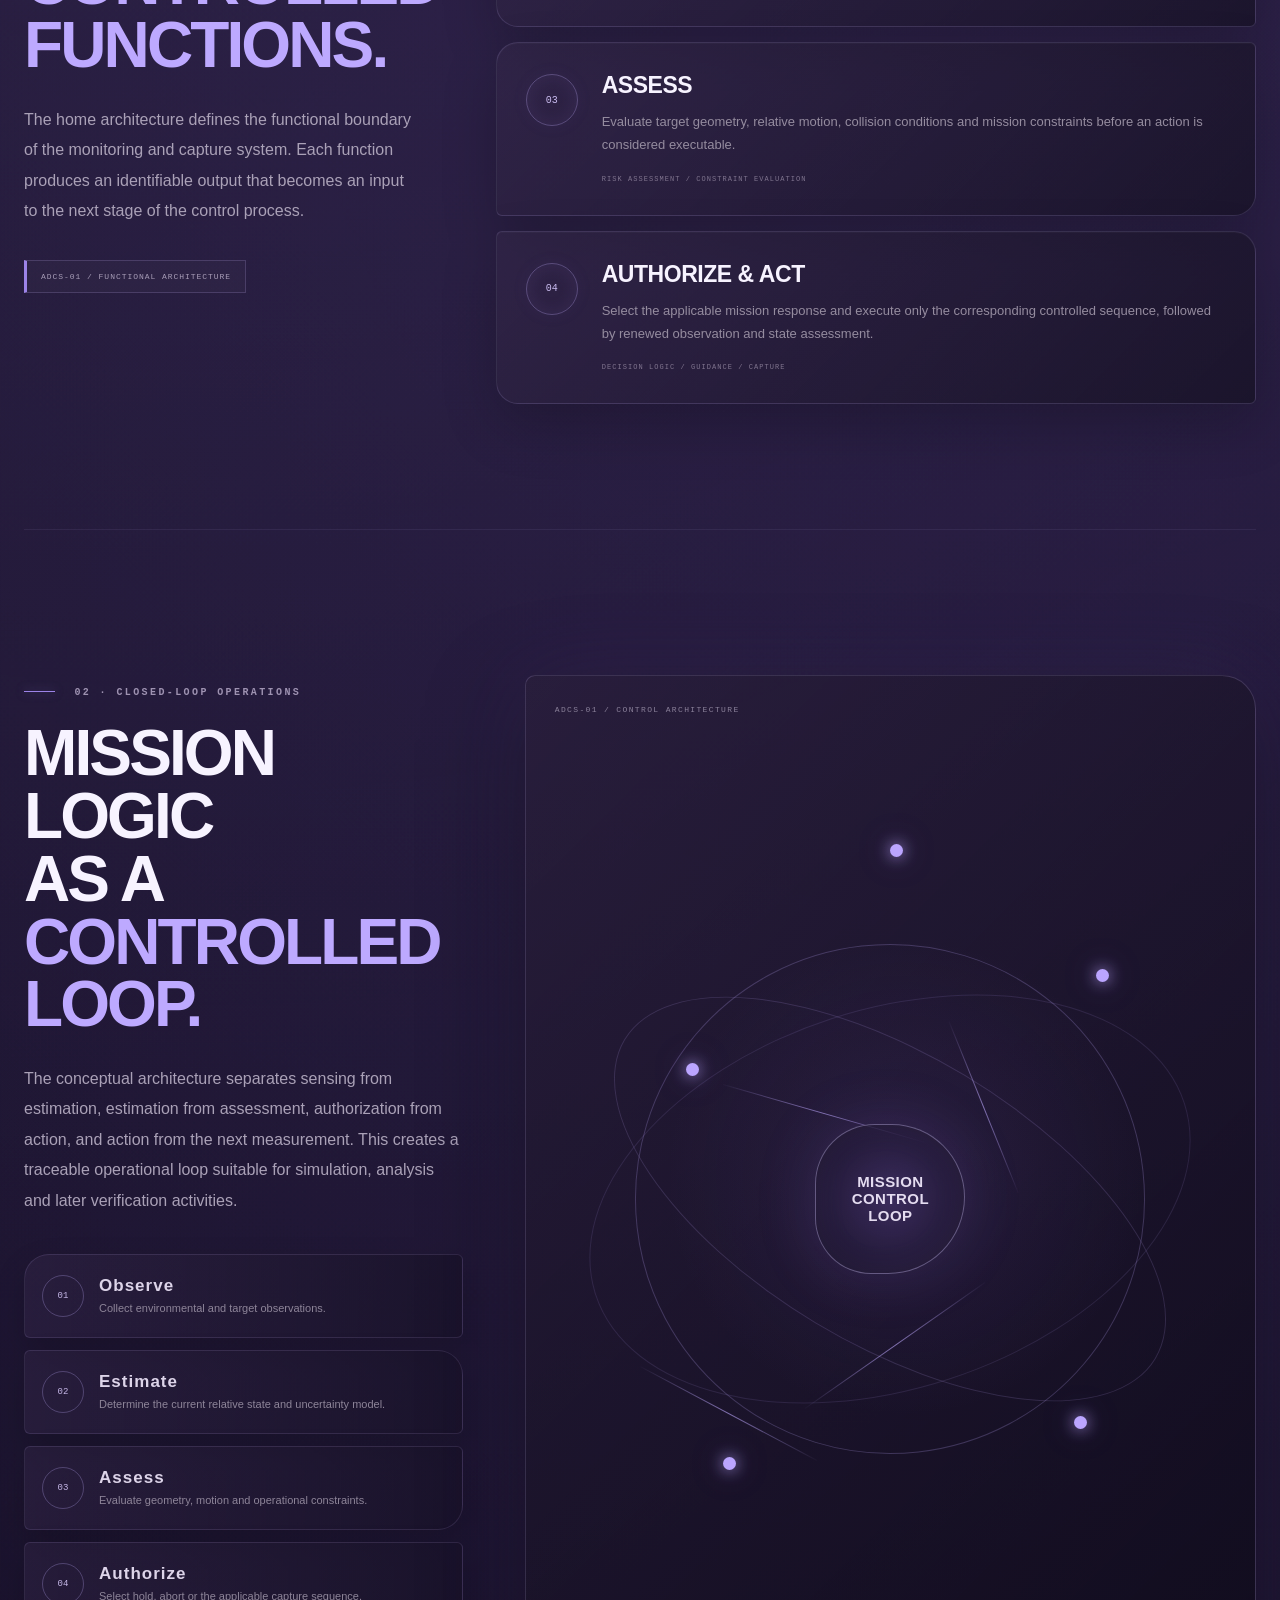
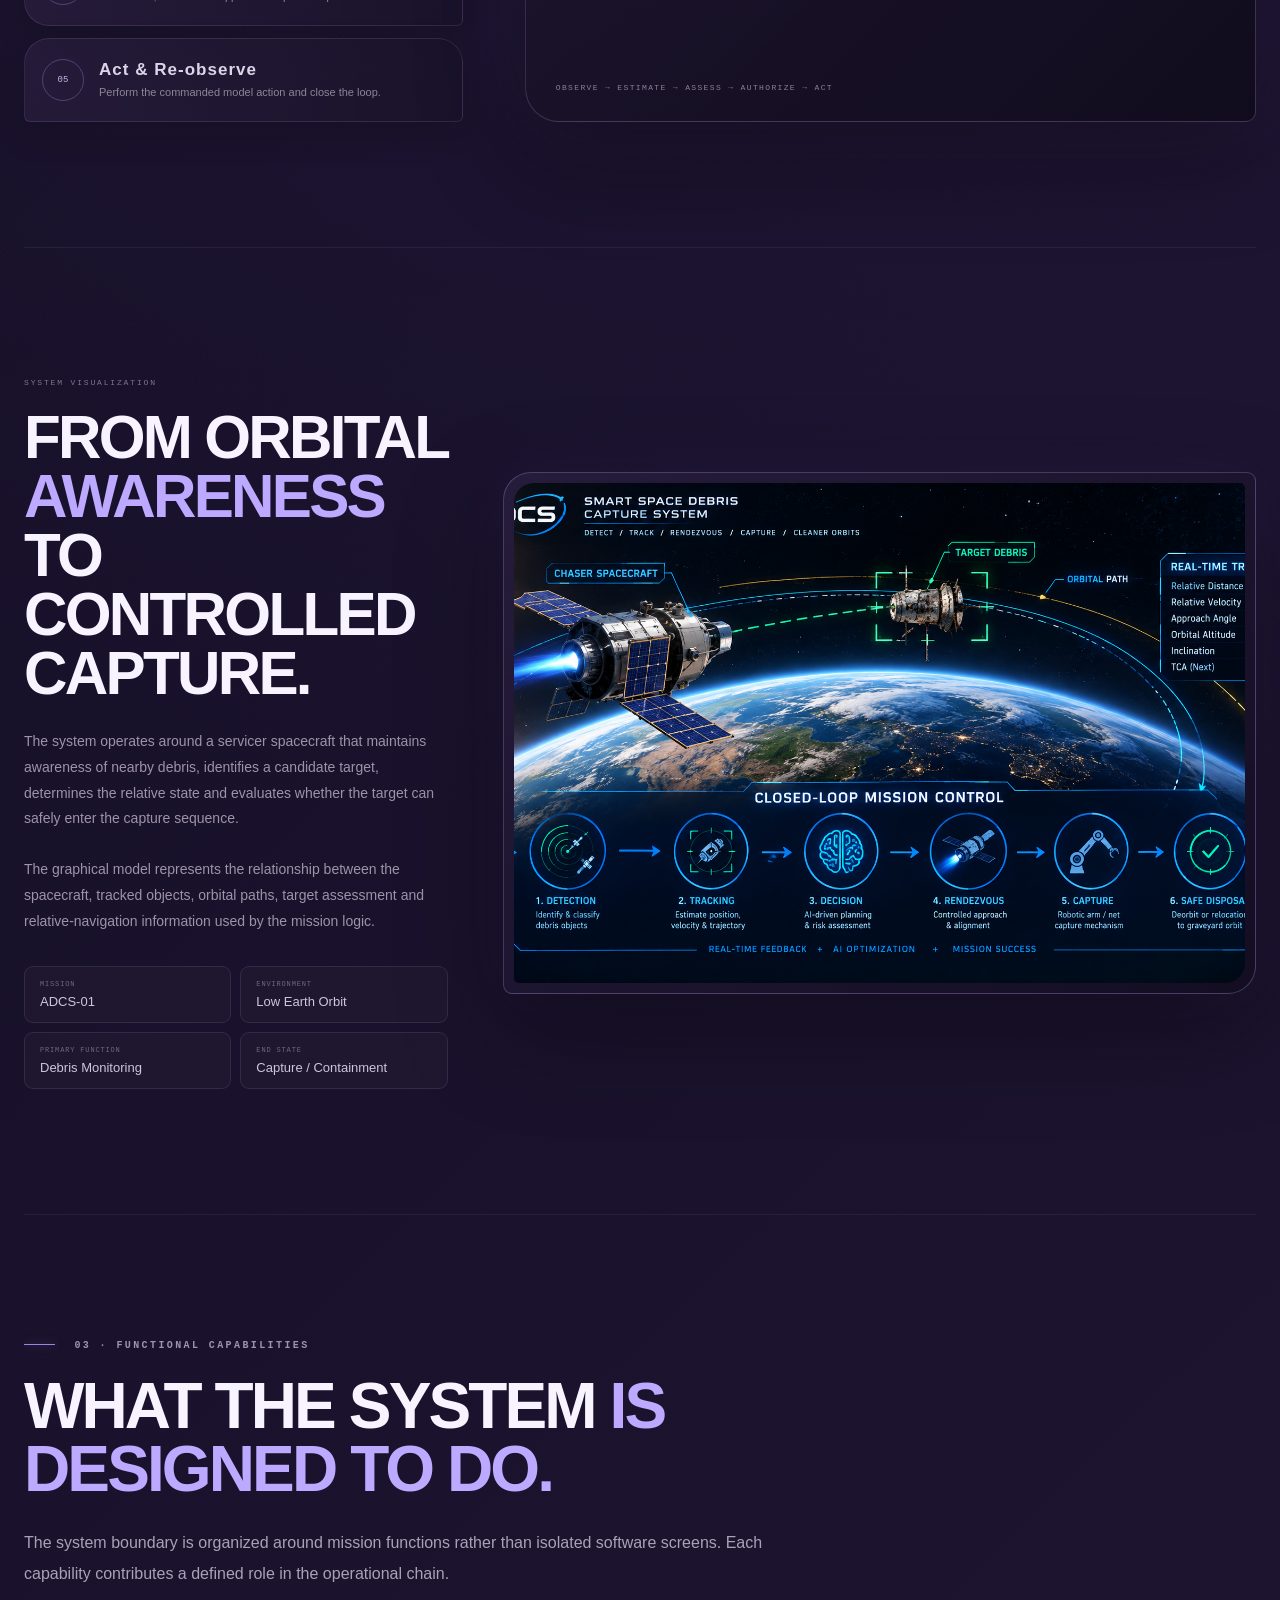
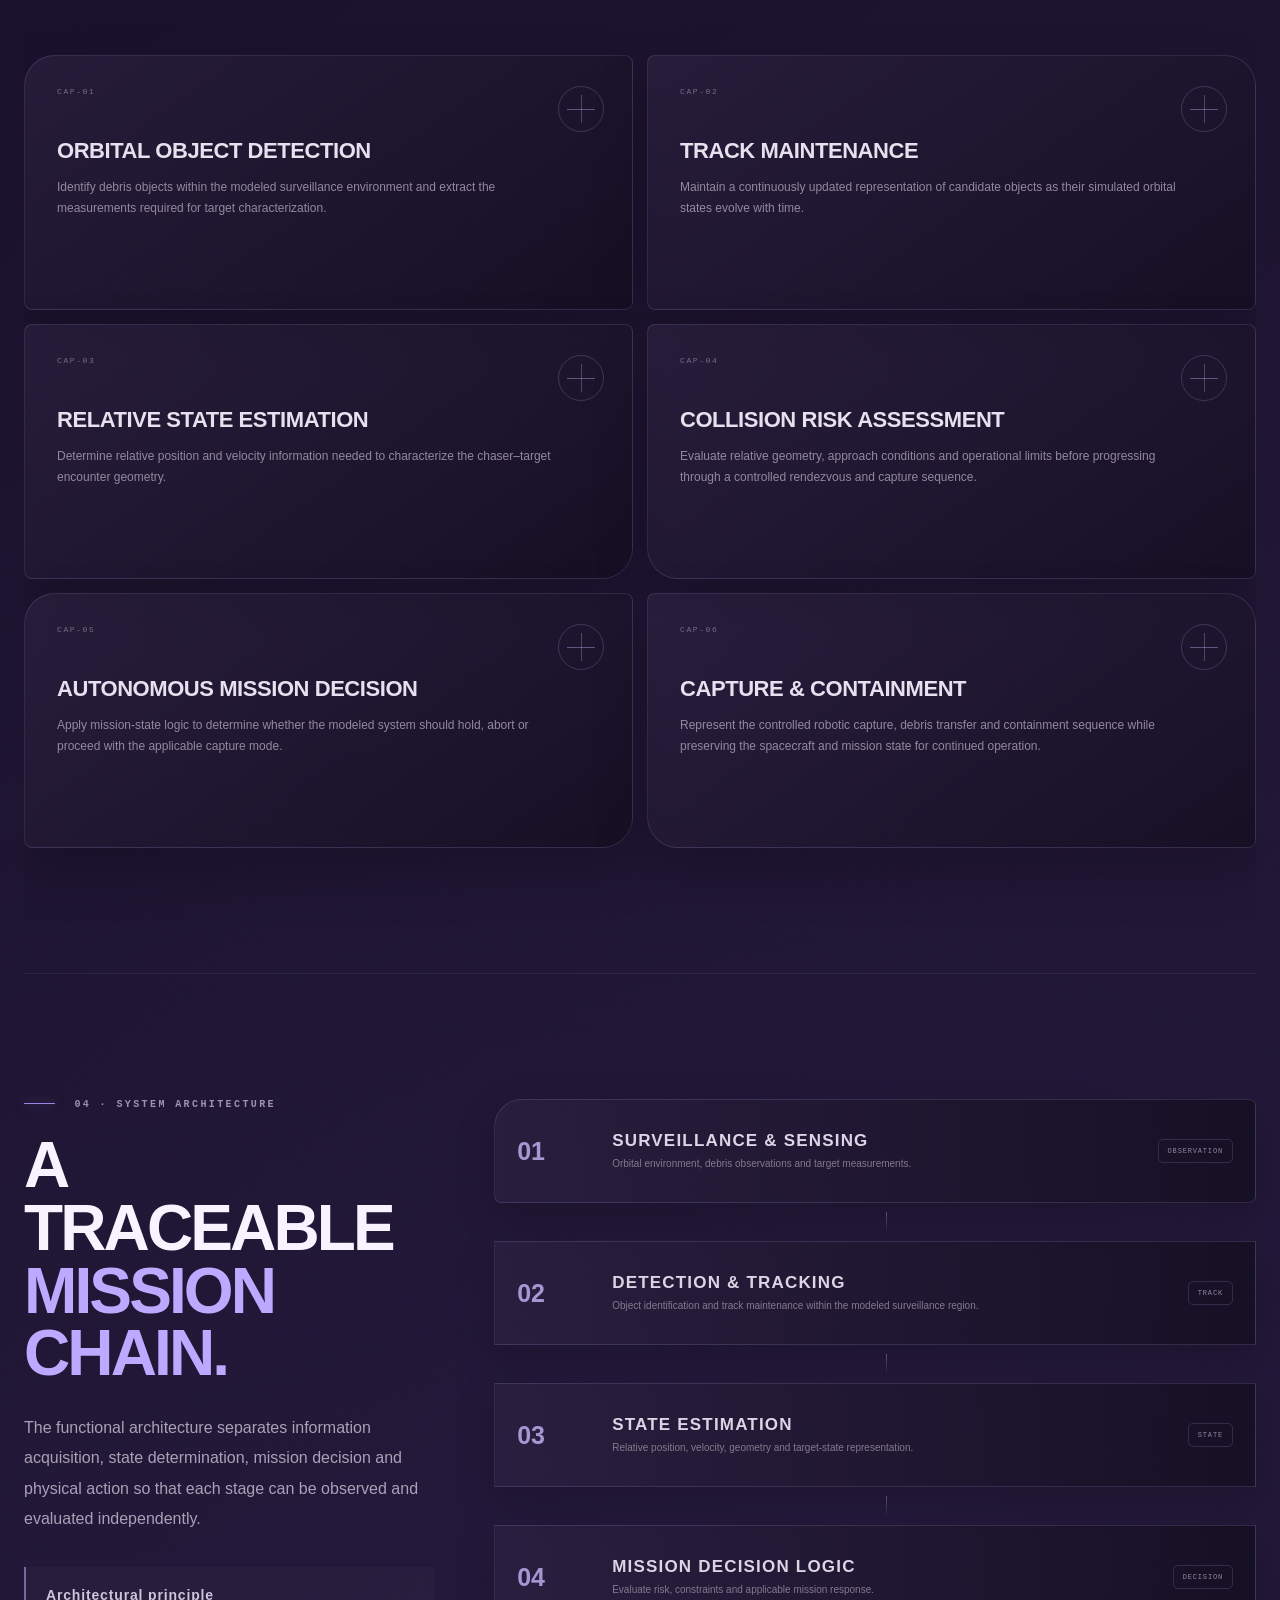
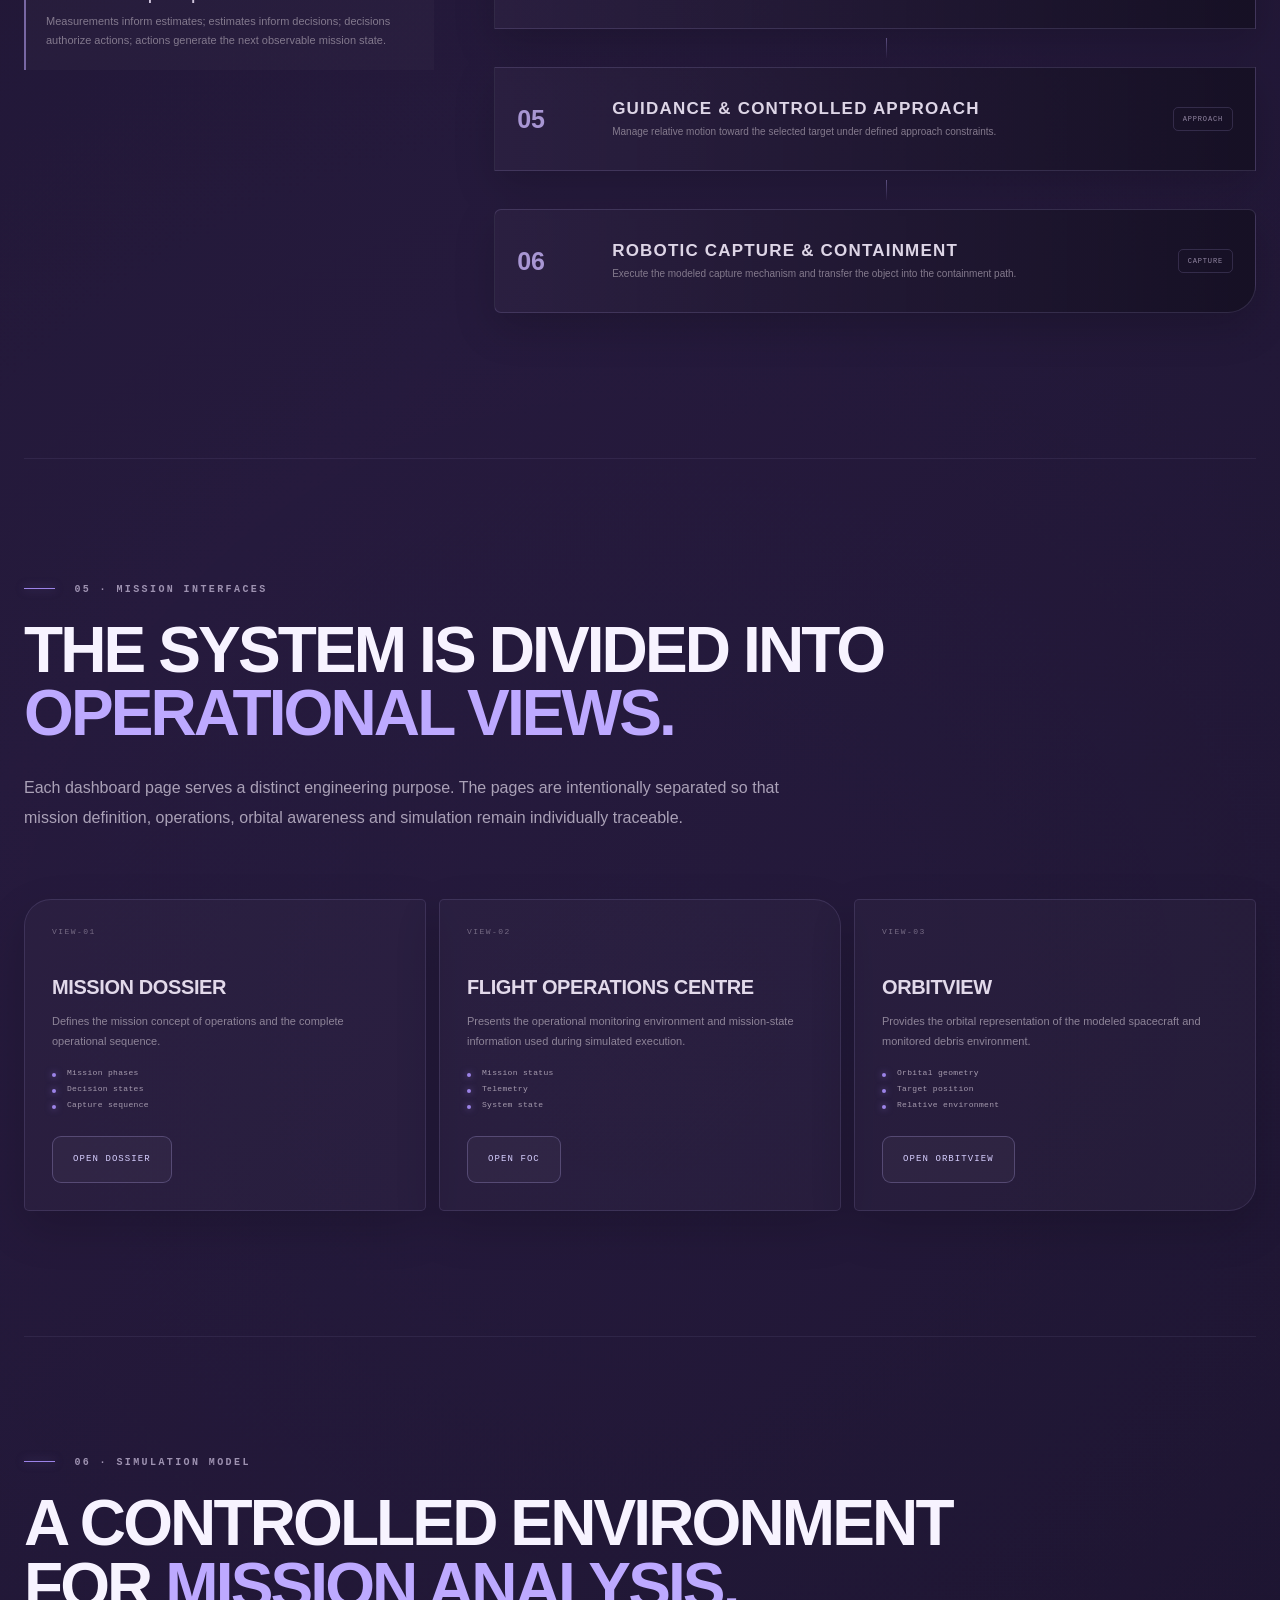
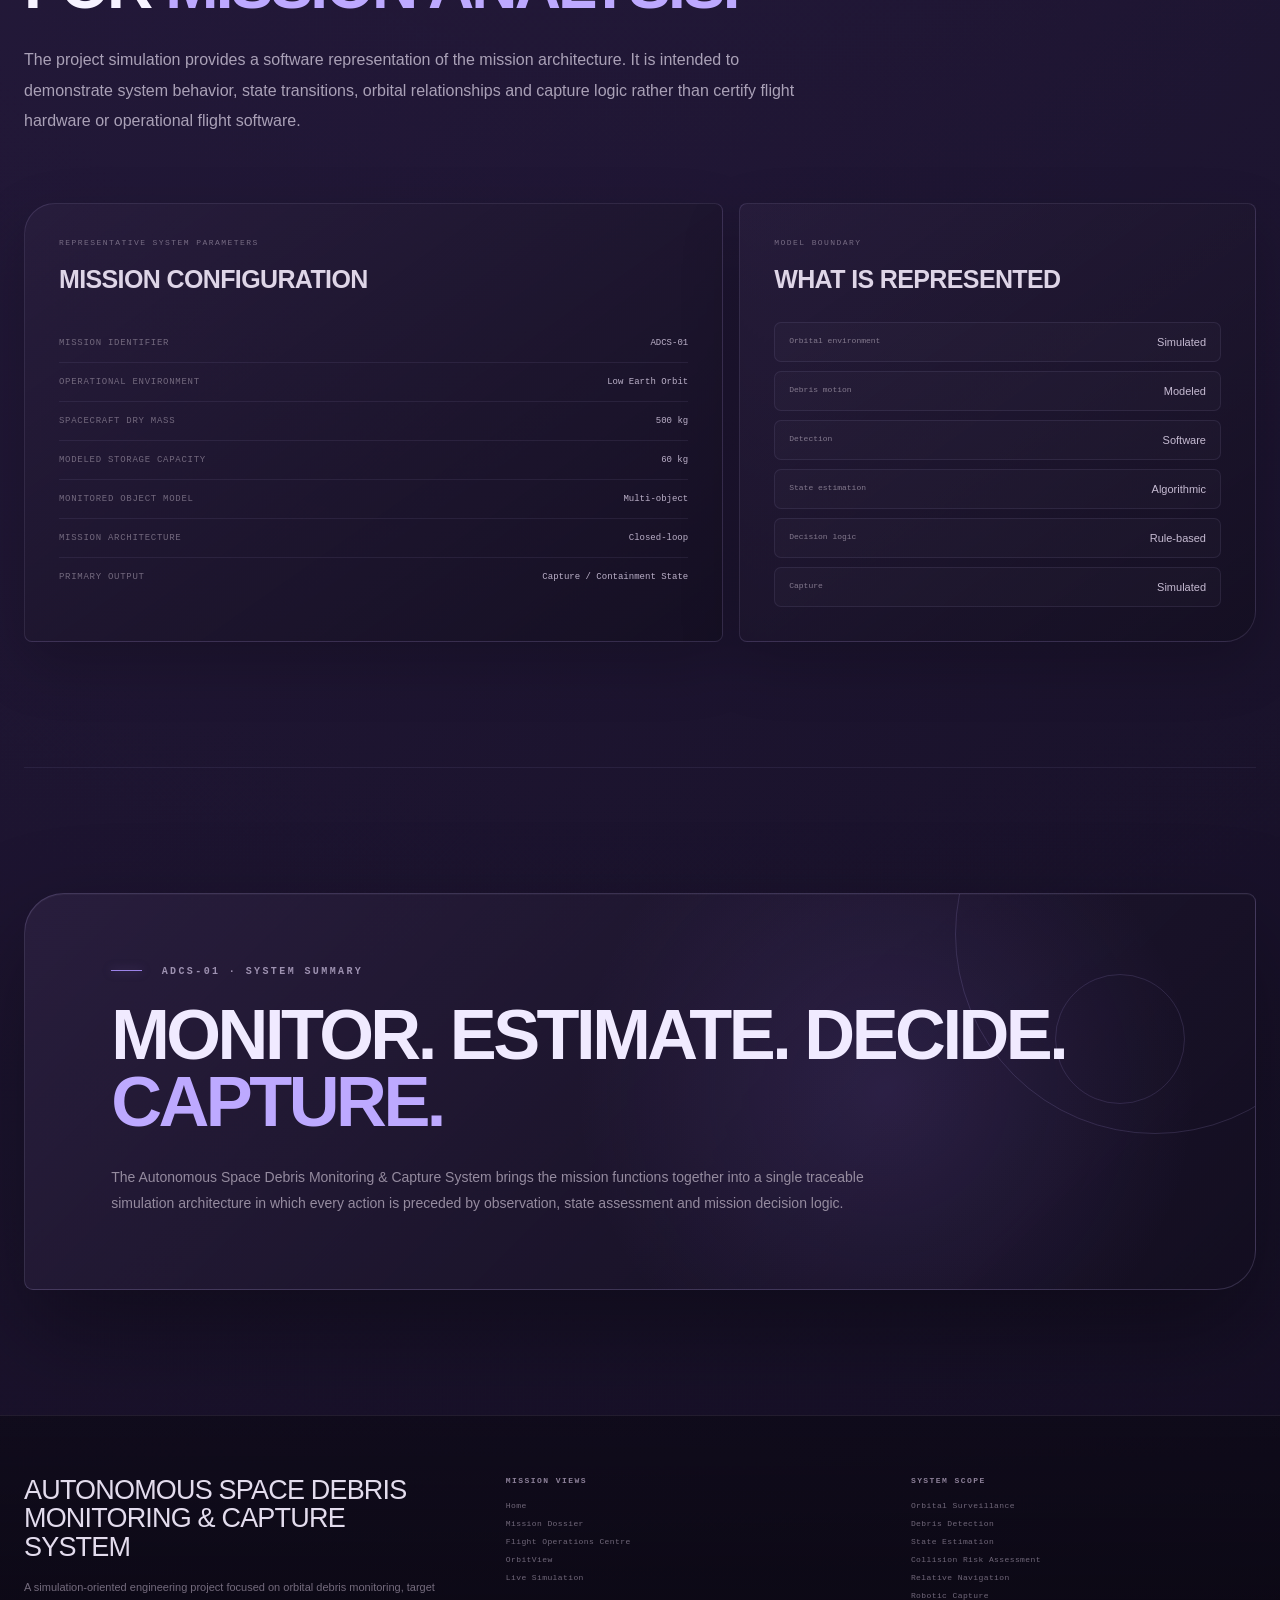
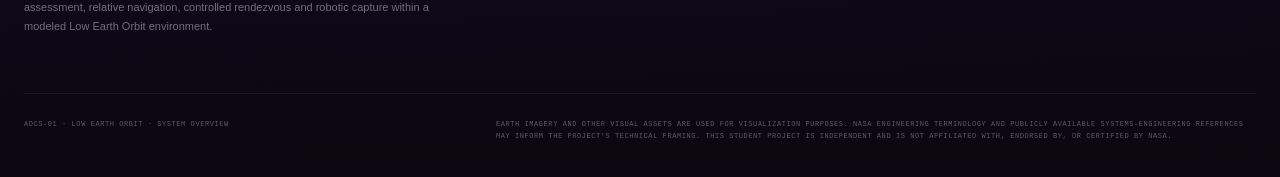
==== commit a8bfb7d0: "Upgrade dashboard and integrate mission simulation" ====
--- a/DASHBOARD/index.html
+++ b/DASHBOARD/index.html
@@ -1,1715 +1,4515 @@
 <!DOCTYPE html>
 <html lang="en">
-
 <head>
-
 <meta charset="UTF-8">
 <meta name="viewport" content="width=device-width, initial-scale=1.0">
+<meta name="theme-color" content="#1d1730">
+<meta name="description" content="Autonomous Space Debris Monitoring & Capture System — orbital surveillance, state estimation, mission decision logic, rendezvous, controlled approach and debris capture simulation.">
 
 <title>Autonomous Space Debris Monitoring & Capture System</title>
 
-<meta name="description"
-content="Autonomous Space Debris Monitoring and Capture System for Low Earth Orbit operations.">
-
-<link rel="preconnect" href="https://fonts.googleapis.com">
-
-<link href="https://fonts.googleapis.com/css2?family=Inter:wght@300;400;500;600;700&family=Orbitron:wght@400;500;600;700&display=swap"
-rel="stylesheet">
+<script>
+(function () {
+    try {
+        if (sessionStorage.getItem("adcsIntroComplete") === "1") {
+            document.documentElement.classList.add("intro-handoff");
+        }
+    } catch (error) {}
+})();
+</script>
 
 <style>
-
 /* =========================================================
-   ROOT
-========================================================= */
+   ADCS — HOME / SYSTEM OVERVIEW
+   Autonomous Space Debris Monitoring & Capture System
+   ========================================================= */
 
 :root {
-
-    --bg: #02040b;
-    --bg-soft: #07101d;
-
-    --white: #eef6ff;
-    --muted: #8d9bab;
-
-    --cyan: #86d8ff;
-    --blue: #348cff;
-
-    --line: rgba(150, 210, 255, 0.15);
-
-    --glass: rgba(7, 13, 25, 0.48);
-
-}
-
+    --bg-0: #100c1b;
+    --bg-1: #171128;
+    --bg-2: #201637;
+    --bg-3: #2b2045;
+
+    --lavender-0: #eee7ff;
+    --lavender-1: #d8ccff;
+    --lavender-2: #bda9ff;
+    --lavender-3: #9c83e8;
+    --lavender-4: #765ebd;
+
+    --violet: #8d70d8;
+    --violet-soft: rgba(141,112,216,.22);
+    --violet-faint: rgba(141,112,216,.10);
+
+    --white: #f7f3ff;
+    --text: #d7d0e3;
+    --muted: #a49ab5;
+    --muted-2: #81778f;
+
+    --line: rgba(204,187,255,.18);
+    --line-strong: rgba(204,187,255,.32);
+
+    --panel: rgba(31,24,49,.78);
+    --panel-deep: rgba(19,15,32,.88);
+    --panel-light: rgba(53,42,76,.46);
+
+    --green: #9be4c1;
+    --amber: #e9ca91;
+    --red: #e59aab;
+
+    --shadow-1:
+        0 20px 60px rgba(0,0,0,.32),
+        0 0 50px rgba(123,93,184,.08);
+
+    --shadow-2:
+        0 30px 100px rgba(0,0,0,.45),
+        0 0 90px rgba(139,105,220,.13);
+
+    --display-font:
+        "Orbitron",
+        "Eurostile",
+        "Rajdhani",
+        "Trebuchet MS",
+        sans-serif;
+
+    --tech-font:
+        "Rajdhani",
+        "Trebuchet MS",
+        sans-serif;
+
+    --body-font:
+        Inter,
+        "Segoe UI",
+        Helvetica,
+        Arial,
+        sans-serif;
+
+    --mono-font:
+        "IBM Plex Mono",
+        "SFMono-Regular",
+        Consolas,
+        monospace;
+
+    --radius-xl: 34px;
+    --radius-lg: 24px;
+    --radius-md: 17px;
+    --radius-sm: 11px;
+
+    --max-width: 1540px;
+}
 
 /* =========================================================
    RESET
-========================================================= */
-
-* {
-    margin: 0;
-    padding: 0;
+   ========================================================= */
+
+*,
+*::before,
+*::after {
     box-sizing: border-box;
 }
-
 
 html {
     scroll-behavior: smooth;
-}
-
+    background: var(--bg-0);
+}
 
 body {
-
-    background: var(--bg);
-
-    color: var(--white);
-
-    font-family: "Inter", sans-serif;
-
+    margin: 0;
+    min-width: 320px;
+    color: var(--text);
+    background:
+        radial-gradient(
+            circle at 16% 8%,
+            rgba(135,104,202,.19),
+            transparent 28%
+        ),
+        radial-gradient(
+            circle at 82% 16%,
+            rgba(112,82,181,.14),
+            transparent 31%
+        ),
+        radial-gradient(
+            circle at 50% 76%,
+            rgba(104,76,168,.10),
+            transparent 34%
+        ),
+        linear-gradient(
+            135deg,
+            #100c1b 0%,
+            #18112a 35%,
+            #201634 65%,
+            #120d20 100%
+        );
+    font-family: var(--body-font);
     overflow-x: hidden;
-
-}
-
+}
+
+body::before {
+    content: "";
+    position: fixed;
+    inset: 0;
+    pointer-events: none;
+    z-index: 0;
+    opacity: .38;
+    background-image:
+        radial-gradient(circle at 10% 20%, rgba(255,255,255,.8) 0 1px, transparent 1.5px),
+        radial-gradient(circle at 27% 72%, rgba(215,199,255,.65) 0 1px, transparent 1.5px),
+        radial-gradient(circle at 68% 24%, rgba(255,255,255,.55) 0 1px, transparent 1.5px),
+        radial-gradient(circle at 89% 67%, rgba(202,181,255,.55) 0 1px, transparent 1.5px),
+        radial-gradient(circle at 54% 89%, rgba(255,255,255,.4) 0 1px, transparent 1.5px);
+    background-size:
+        290px 250px,
+        340px 320px,
+        420px 370px,
+        510px 430px,
+        620px 550px;
+}
+
+body::after {
+    content: "";
+    position: fixed;
+    inset: 0;
+    pointer-events: none;
+    z-index: 100;
+    opacity: .035;
+    background-image:
+        linear-gradient(rgba(255,255,255,.5) 1px, transparent 1px),
+        linear-gradient(90deg, rgba(255,255,255,.5) 1px, transparent 1px);
+    background-size: 90px 90px;
+    mask-image: linear-gradient(
+        to bottom,
+        transparent,
+        black 12%,
+        black 88%,
+        transparent
+    );
+}
+
+a {
+    color: inherit;
+    text-decoration: none;
+}
+
+button {
+    font: inherit;
+}
+
+img {
+    display: block;
+    max-width: 100%;
+}
+
+::selection {
+    color: #171027;
+    background: var(--lavender-2);
+}
 
 /* =========================================================
-   COSMIC BACKGROUND
-========================================================= */
-
-.cosmos {
-
+   INTRO HANDOFF
+   ========================================================= */
+
+.intro-cover {
     position: fixed;
-
     inset: 0;
-
-    z-index: -20;
-
-    overflow: hidden;
-
+    z-index: 9999;
     background:
-
         radial-gradient(
-            ellipse at 15% 20%,
-            rgba(21, 54, 110, 0.35),
-            transparent 30%
-        ),
-
-        radial-gradient(
-            ellipse at 80% 25%,
-            rgba(72, 25, 120, 0.25),
+            circle at 50% 50%,
+            rgba(130,99,199,.20),
             transparent 35%
         ),
-
-        radial-gradient(
-            ellipse at 50% 80%,
-            rgba(10, 70, 100, 0.18),
-            transparent 45%
-        ),
-
+        linear-gradient(
+            135deg,
+            #110d1d 0%,
+            #201735 48%,
+            #120e20 100%
+        );
+    transform: translateY(0);
+    transition:
+        transform .52s cubic-bezier(.77,0,.18,1),
+        opacity .52s ease;
+    pointer-events: auto;
+}
+
+.intro-cover::before {
+    content: "";
+    position: absolute;
+    inset: 0;
+    background:
+        linear-gradient(
+            90deg,
+            transparent,
+            rgba(196,174,255,.07),
+            transparent
+        );
+    transform: translateX(-100%);
+    animation: handoffSweep 1.3s ease-out .1s forwards;
+}
+
+.intro-cover::after {
+    content: "";
+    position: absolute;
+    left: 0;
+    right: 0;
+    bottom: 18%;
+    height: 1px;
+    background:
+        linear-gradient(
+            90deg,
+            transparent,
+            rgba(211,193,255,.5),
+            transparent
+        );
+    opacity: .7;
+}
+
+.intro-handoff .intro-cover {
+    transform: translateY(-100%);
+    pointer-events: none;
+}
+
+@keyframes handoffSweep {
+    to {
+        transform: translateX(100%);
+    }
+}
+
+.page-shell {
+    position: relative;
+    z-index: 1;
+    opacity: 1;
+}
+
+.intro-handoff .page-shell {
+    animation: pageArrival .68s cubic-bezier(.18,.8,.25,1) both;
+}
+
+@keyframes pageArrival {
+    from {
+        opacity: .2;
+        transform: translateY(22px) scale(.994);
+    }
+    to {
+        opacity: 1;
+        transform: translateY(0) scale(1);
+    }
+}
+
+/* =========================================================
+   NAVIGATION
+   ========================================================= */
+
+.site-header {
+    position: sticky;
+    top: 0;
+    z-index: 800;
+    width: 100%;
+    border-bottom: 1px solid rgba(208,191,255,.12);
+    background:
         linear-gradient(
             180deg,
-            #01030a 0%,
-            #050a18 45%,
-            #02040b 100%
+            rgba(16,12,28,.94),
+            rgba(16,12,28,.72)
         );
-
-}
-
+    backdrop-filter: blur(20px);
+    -webkit-backdrop-filter: blur(20px);
+}
+
+.nav-shell {
+    width: min(calc(100% - 48px), var(--max-width));
+    margin: auto;
+    min-height: 76px;
+    display: grid;
+    grid-template-columns: auto 1fr auto;
+    align-items: center;
+    gap: 32px;
+}
+
+.brand {
+    display: inline-flex;
+    align-items: center;
+    gap: 13px;
+    white-space: nowrap;
+}
+
+.brand-mark {
+    width: 34px;
+    height: 34px;
+    position: relative;
+    border: 1px solid rgba(203,187,255,.42);
+    border-radius: 50%;
+    box-shadow:
+        inset 0 0 20px rgba(139,103,220,.12),
+        0 0 25px rgba(127,94,194,.12);
+}
+
+.brand-mark::before,
+.brand-mark::after {
+    content: "";
+    position: absolute;
+    border: 1px solid rgba(198,180,255,.38);
+    border-radius: 50%;
+}
+
+.brand-mark::before {
+    width: 20px;
+    height: 7px;
+    left: 6px;
+    top: 12px;
+    transform: rotate(-28deg);
+}
+
+.brand-mark::after {
+    width: 5px;
+    height: 5px;
+    border: 0;
+    background: var(--lavender-2);
+    box-shadow: 0 0 13px var(--lavender-2);
+    left: 14px;
+    top: 14px;
+}
+
+.brand-text strong {
+    display: block;
+    font-family: var(--tech-font);
+    font-size: 15px;
+    letter-spacing: .20em;
+    color: var(--white);
+    font-weight: 700;
+}
+
+.brand-text span {
+    display: block;
+    margin-top: 2px;
+    color: var(--muted-2);
+    font-family: var(--mono-font);
+    font-size: 8px;
+    letter-spacing: .18em;
+}
+
+.nav-links {
+    justify-self: center;
+    display: flex;
+    align-items: center;
+    justify-content: center;
+    gap: 4px;
+}
+
+.nav-links a {
+    position: relative;
+    padding: 11px 14px;
+    color: #a79db9;
+    font-family: var(--mono-font);
+    font-size: 10px;
+    letter-spacing: .10em;
+    text-transform: uppercase;
+    transition:
+        color .25s ease,
+        background .25s ease;
+}
+
+.nav-links a::after {
+    content: "";
+    position: absolute;
+    left: 14px;
+    right: 14px;
+    bottom: 5px;
+    height: 1px;
+    background: var(--lavender-2);
+    transform: scaleX(0);
+    transform-origin: center;
+    transition: transform .25s ease;
+}
+
+.nav-links a:hover,
+.nav-links a.active {
+    color: var(--white);
+    background: rgba(166,143,235,.07);
+}
+
+.nav-links a:hover::after,
+.nav-links a.active::after {
+    transform: scaleX(1);
+}
+
+.nav-status {
+    display: flex;
+    align-items: center;
+    gap: 9px;
+    padding: 8px 12px;
+    border: 1px solid rgba(201,184,255,.14);
+    border-radius: 100px;
+    background: rgba(255,255,255,.025);
+}
+
+.status-dot {
+    width: 7px;
+    height: 7px;
+    border-radius: 50%;
+    background: var(--green);
+    box-shadow: 0 0 12px rgba(155,228,193,.8);
+    animation: statusPulse 2.4s ease-in-out infinite;
+}
+
+.nav-status span {
+    color: #a99fb9;
+    font-family: var(--mono-font);
+    font-size: 8px;
+    letter-spacing: .13em;
+    text-transform: uppercase;
+}
+
+@keyframes statusPulse {
+    0%,100% {
+        opacity: .65;
+        transform: scale(.9);
+    }
+    50% {
+        opacity: 1;
+        transform: scale(1.12);
+    }
+}
 
 /* =========================================================
-   NEBULA
-========================================================= */
-
-.nebula {
-
+   GLOBAL LAYOUT
+   ========================================================= */
+
+main {
+    position: relative;
+}
+
+.section {
+    position: relative;
+    width: min(calc(100% - 48px), var(--max-width));
+    margin: 0 auto;
+    padding: 125px 0;
+}
+
+.section + .section {
+    border-top: 1px solid rgba(203,186,255,.08);
+}
+
+.section-label {
+    margin-bottom: 24px;
+    color: #9e92b1;
+    font-family: var(--mono-font);
+    font-size: 10px;
+    font-weight: 600;
+    letter-spacing: .24em;
+    text-transform: uppercase;
+}
+
+.section-label::before {
+    content: "";
+    display: inline-block;
+    width: 31px;
+    height: 1px;
+    margin: 0 11px 3px 0;
+    background: var(--lavender-3);
+    box-shadow: 0 0 10px rgba(156,131,232,.5);
+}
+
+.section-title {
+    margin: 0;
+    max-width: 930px;
+    color: var(--white);
+    font-family: var(--display-font);
+    font-size: clamp(34px, 5vw, 72px);
+    line-height: .98;
+    font-weight: 800;
+    letter-spacing: -.045em;
+    text-transform: uppercase;
+}
+
+.section-title .accent {
+    color: var(--lavender-2);
+}
+
+.section-intro {
+    max-width: 790px;
+    margin: 28px 0 0;
+    color: #aaa1b7;
+    font-size: 16px;
+    line-height: 1.9;
+}
+
+.section-header {
+    margin-bottom: 66px;
+}
+
+.reveal {
+    opacity: 0;
+    transform: translateY(45px);
+    transition:
+        opacity .8s cubic-bezier(.2,.8,.2,1),
+        transform .8s cubic-bezier(.2,.8,.2,1);
+}
+
+.reveal-left {
+    opacity: 0;
+    transform: translateX(-55px);
+    transition:
+        opacity .85s cubic-bezier(.2,.8,.2,1),
+        transform .85s cubic-bezier(.2,.8,.2,1);
+}
+
+.reveal-right {
+    opacity: 0;
+    transform: translateX(55px);
+    transition:
+        opacity .85s cubic-bezier(.2,.8,.2,1),
+        transform .85s cubic-bezier(.2,.8,.2,1);
+}
+
+.reveal-scale {
+    opacity: 0;
+    transform: scale(.92);
+    transition:
+        opacity .9s ease,
+        transform 1s cubic-bezier(.2,.8,.2,1);
+}
+
+.reveal.is-visible,
+.reveal-left.is-visible,
+.reveal-right.is-visible,
+.reveal-scale.is-visible {
+    opacity: 1;
+    transform: none;
+}
+
+/* =========================================================
+   HERO
+   ========================================================= */
+
+.hero {
+    min-height: calc(100vh - 76px);
+    display: grid;
+    align-items: center;
+    padding-top: 72px;
+    padding-bottom: 82px;
+}
+
+.hero-grid {
+    display: grid;
+    grid-template-columns: minmax(0, .90fr) minmax(540px, 1.1fr);
+    gap: 55px;
+    align-items: center;
+}
+
+.hero-copy {
+    position: relative;
+    z-index: 3;
+}
+
+.hero-eyebrow {
+    display: inline-flex;
+    align-items: center;
+    gap: 12px;
+    margin-bottom: 25px;
+    color: #aaa0ba;
+    font-family: var(--mono-font);
+    font-size: 10px;
+    letter-spacing: .22em;
+    text-transform: uppercase;
+}
+
+.hero-eyebrow::before {
+    content: "";
+    width: 38px;
+    height: 1px;
+    background: var(--lavender-2);
+    box-shadow: 0 0 12px rgba(189,169,255,.5);
+}
+
+.hero-title {
+    margin: 0;
+    max-width: 850px;
+    color: var(--white);
+    font-family: var(--display-font);
+    font-size: clamp(44px, 6.1vw, 91px);
+    line-height: .92;
+    letter-spacing: -.055em;
+    font-weight: 900;
+    text-transform: uppercase;
+}
+
+.hero-title span {
+    display: block;
+}
+
+.hero-title .hero-accent {
+    color: var(--lavender-2);
+}
+
+.hero-subtitle {
+    max-width: 680px;
+    margin: 30px 0 0;
+    color: #b2a8bc;
+    font-family: var(--tech-font);
+    font-size: 17px;
+    line-height: 1.7;
+    letter-spacing: .035em;
+}
+
+.hero-description {
+    max-width: 710px;
+    margin: 24px 0 0;
+    color: #92899e;
+    font-size: 14px;
+    line-height: 1.9;
+}
+
+.hero-actions {
+    display: flex;
+    flex-wrap: wrap;
+    gap: 12px;
+    margin-top: 34px;
+}
+
+.primary-button,
+.secondary-button {
+    position: relative;
+    display: inline-flex;
+    align-items: center;
+    justify-content: center;
+    min-height: 47px;
+    padding: 0 20px;
+    overflow: hidden;
+    border-radius: 9px;
+    font-family: var(--mono-font);
+    font-size: 9px;
+    letter-spacing: .12em;
+    text-transform: uppercase;
+    transition:
+        transform .25s ease,
+        border-color .25s ease,
+        background .25s ease,
+        box-shadow .25s ease;
+}
+
+.primary-button {
+    color: #171126;
+    border: 1px solid var(--lavender-2);
+    background: linear-gradient(
+        135deg,
+        #d8cbff,
+        #a88ce9
+    );
+    box-shadow:
+        0 10px 35px rgba(132,99,203,.20),
+        inset 0 1px 0 rgba(255,255,255,.55);
+}
+
+.secondary-button {
+    color: #d7cfff;
+    border: 1px solid rgba(199,182,255,.25);
+    background: rgba(255,255,255,.035);
+}
+
+.primary-button::after,
+.secondary-button::after {
+    content: "";
     position: absolute;
-
-    width: 900px;
-
-    height: 600px;
-
+    inset: 0;
+    transform: translateX(-110%);
+    background: linear-gradient(
+        90deg,
+        transparent,
+        rgba(255,255,255,.23),
+        transparent
+    );
+    transition: transform .55s ease;
+}
+
+.primary-button:hover,
+.secondary-button:hover {
+    transform: translateY(-2px);
+}
+
+.primary-button:hover {
+    box-shadow:
+        0 14px 45px rgba(132,99,203,.30),
+        inset 0 1px 0 rgba(255,255,255,.6);
+}
+
+.secondary-button:hover {
+    border-color: rgba(204,186,255,.46);
+    background: rgba(162,138,230,.09);
+}
+
+.primary-button:hover::after,
+.secondary-button:hover::after {
+    transform: translateX(110%);
+}
+
+.hero-meta {
+    display: grid;
+    grid-template-columns: repeat(3, minmax(0,1fr));
+    max-width: 680px;
+    margin-top: 48px;
+    border-top: 1px solid rgba(201,185,255,.13);
+    border-bottom: 1px solid rgba(201,185,255,.13);
+}
+
+.hero-meta-item {
+    padding: 18px 18px 18px 0;
+}
+
+.hero-meta-item + .hero-meta-item {
+    padding-left: 18px;
+    border-left: 1px solid rgba(201,185,255,.13);
+}
+
+.hero-meta-label {
+    color: #746b82;
+    font-family: var(--mono-font);
+    font-size: 8px;
+    letter-spacing: .14em;
+    text-transform: uppercase;
+}
+
+.hero-meta-value {
+    margin-top: 7px;
+    color: #d4cbe0;
+    font-family: var(--tech-font);
+    font-size: 13px;
+    font-weight: 600;
+    letter-spacing: .06em;
+}
+
+/* =========================================================
+   HERO ORBITAL GRAPHIC
+   ========================================================= */
+
+.hero-visual {
+    position: relative;
+    min-height: 650px;
+    display: grid;
+    place-items: center;
+}
+
+.hero-visual-frame {
+    position: absolute;
+    inset: 10px 0 10px 20px;
+    overflow: hidden;
+    border: 1px solid rgba(204,186,255,.20);
+    border-radius: 31px 11px 31px 11px;
+    background:
+        linear-gradient(
+            135deg,
+            rgba(57,44,79,.36),
+            rgba(13,10,24,.73)
+        );
+    box-shadow: var(--shadow-2);
+}
+
+.hero-visual-frame::before {
+    content: "";
+    position: absolute;
+    inset: 0;
+    background:
+        linear-gradient(
+            90deg,
+            transparent 49.8%,
+            rgba(198,181,255,.09) 50%,
+            transparent 50.2%
+        ),
+        linear-gradient(
+            0deg,
+            transparent 49.8%,
+            rgba(198,181,255,.06) 50%,
+            transparent 50.2%
+        );
+    background-size: 120px 120px;
+    mask-image: radial-gradient(circle, black 20%, transparent 80%);
+}
+
+.hero-earth {
+    position: absolute;
+    width: 590px;
+    height: 590px;
+    left: 50%;
+    top: 50%;
+    transform: translate(-42%,-44%);
     border-radius: 50%;
-
-    filter: blur(120px);
-
-    opacity: 0.25;
-
-}
-
-
-.nebula.one {
-
-    background: #164f9d;
-
-    top: -250px;
-
-    left: -250px;
-
-}
-
-
-.nebula.two {
-
-    background: #5b268c;
-
-    top: 100px;
-
-    right: -350px;
-
-}
-
-
-.nebula.three {
-
-    background: #0b6f7d;
-
-    bottom: -300px;
-
-    left: 25%;
-
-}
-
-
-/* =========================================================
-   STAR FIELD
-========================================================= */
-
-.stars {
-
+    background:
+        radial-gradient(
+            circle at 40% 33%,
+            rgba(213,197,255,.18),
+            transparent 25%
+        ),
+        linear-gradient(
+            130deg,
+            rgba(125,100,179,.20),
+            rgba(24,18,40,.10)
+        ),
+        url("assets/textures/earth-nasa.jpg") center / cover no-repeat;
+    opacity: .56;
+    filter:
+        saturate(.72)
+        brightness(.62)
+        contrast(1.08);
+    box-shadow:
+        inset -90px -70px 140px rgba(9,7,16,.86),
+        inset 35px 20px 70px rgba(194,176,255,.10),
+        0 0 100px rgba(120,91,190,.16);
+}
+
+.hero-earth::after {
+    content: "";
     position: absolute;
-
-    inset: 0;
-
-    background-image:
-
-        radial-gradient(
-            1px 1px at 10% 20%,
-            rgba(255,255,255,.9),
-            transparent
-        ),
-
-        radial-gradient(
-            1px 1px at 20% 80%,
-            rgba(180,220,255,.8),
-            transparent
-        ),
-
-        radial-gradient(
-            1px 1px at 45% 30%,
-            white,
-            transparent
-        ),
-
-        radial-gradient(
-            1px 1px at 60% 70%,
-            rgba(180,220,255,.9),
-            transparent
-        ),
-
-        radial-gradient(
-            1px 1px at 80% 15%,
-            white,
-            transparent
-        ),
-
-        radial-gradient(
-            1px 1px at 90% 60%,
-            rgba(180,220,255,.8),
-            transparent
-        ),
-
-        radial-gradient(
-            1px 1px at 30% 50%,
-            white,
-            transparent
-        ),
-
-        radial-gradient(
-            1px 1px at 70% 40%,
-            white,
+    inset: -4%;
+    border-radius: 50%;
+    border: 1px solid rgba(189,169,255,.17);
+    box-shadow:
+        0 0 45px rgba(150,119,226,.10),
+        inset 0 0 35px rgba(195,176,255,.08);
+}
+
+.orbit {
+    position: absolute;
+    left: 50%;
+    top: 50%;
+    width: 590px;
+    height: 230px;
+    border: 1px solid rgba(189,169,255,.30);
+    border-radius: 50%;
+    transform: translate(-50%,-50%) rotate(-22deg);
+}
+
+.orbit.orbit-two {
+    width: 690px;
+    height: 300px;
+    transform: translate(-50%,-50%) rotate(22deg);
+    border-color: rgba(163,139,228,.19);
+}
+
+.orbit.orbit-three {
+    width: 480px;
+    height: 165px;
+    transform: translate(-50%,-50%) rotate(68deg);
+    border-color: rgba(204,187,255,.15);
+}
+
+.orbit::before {
+    content: "";
+    position: absolute;
+    width: 8px;
+    height: 8px;
+    top: 50%;
+    right: -4px;
+    border-radius: 50%;
+    background: var(--lavender-2);
+    box-shadow:
+        0 0 14px var(--lavender-2),
+        0 0 28px rgba(189,169,255,.55);
+}
+
+.target-object {
+    position: absolute;
+    width: 80px;
+    height: 80px;
+    right: 17%;
+    top: 28%;
+    border: 1px solid rgba(222,205,255,.46);
+    border-radius: 17px;
+    background:
+        linear-gradient(
+            135deg,
+            rgba(167,139,229,.16),
+            rgba(23,17,38,.92)
+        );
+    transform: rotate(14deg);
+    box-shadow:
+        0 0 35px rgba(135,100,204,.16),
+        inset 0 0 25px rgba(207,190,255,.06);
+}
+
+.target-object::before {
+    content: "";
+    position: absolute;
+    width: 28px;
+    height: 28px;
+    left: 25px;
+    top: 25px;
+    border: 1px solid var(--lavender-2);
+    border-radius: 50%;
+    box-shadow: 0 0 20px rgba(189,169,255,.34);
+}
+
+.target-object::after {
+    content: "";
+    position: absolute;
+    left: 50%;
+    top: -22px;
+    width: 1px;
+    height: 22px;
+    background: rgba(202,185,255,.50);
+}
+
+.servicer {
+    position: absolute;
+    width: 104px;
+    height: 47px;
+    left: 29%;
+    bottom: 26%;
+    border: 1px solid rgba(208,191,255,.43);
+    border-radius: 8px;
+    background:
+        linear-gradient(
+            90deg,
+            rgba(140,109,207,.19),
+            rgba(32,24,51,.96)
+        );
+    box-shadow:
+        0 0 35px rgba(132,101,204,.16),
+        inset 0 0 20px rgba(213,198,255,.06);
+}
+
+.servicer::before,
+.servicer::after {
+    content: "";
+    position: absolute;
+    top: 8px;
+    bottom: 8px;
+    width: 31px;
+    border: 1px solid rgba(182,159,241,.34);
+    background: rgba(112,85,176,.08);
+}
+
+.servicer::before {
+    left: -37px;
+}
+
+.servicer::after {
+    right: -37px;
+}
+
+.sensor-line {
+    position: absolute;
+    width: 290px;
+    height: 1px;
+    left: 34%;
+    bottom: 37%;
+    background:
+        linear-gradient(
+            90deg,
+            transparent,
+            rgba(195,175,255,.58),
             transparent
         );
-
-    background-size: 320px 320px;
-
-    opacity: .8;
-
-}
-
-
-/* SECOND STAR LAYER */
-
-.stars::before {
-
+    transform: rotate(-24deg);
+    transform-origin: left center;
+}
+
+.sensor-line.two {
+    width: 240px;
+    left: 39%;
+    bottom: 35%;
+    transform: rotate(-13deg);
+    opacity: .55;
+}
+
+.target-lock {
+    position: absolute;
+    right: 12%;
+    top: 21%;
+    width: 115px;
+    height: 115px;
+    border: 1px dashed rgba(201,184,255,.30);
+    border-radius: 50%;
+    animation: lockRotate 16s linear infinite;
+}
+
+.target-lock::before,
+.target-lock::after {
     content: "";
-
     position: absolute;
-
-    inset: 0;
-
-    background-image:
-
-        radial-gradient(
-            1px 1px at 50px 90px,
-            white,
-            transparent
-        ),
-
-        radial-gradient(
-            1px 1px at 140px 200px,
-            #8ecfff,
-            transparent
-        ),
-
-        radial-gradient(
-            1px 1px at 260px 150px,
-            white,
-            transparent
+    background: rgba(205,188,255,.40);
+}
+
+.target-lock::before {
+    width: 25px;
+    height: 1px;
+    left: -12px;
+    top: 50%;
+}
+
+.target-lock::after {
+    width: 1px;
+    height: 25px;
+    top: -12px;
+    left: 50%;
+}
+
+@keyframes lockRotate {
+    to {
+        transform: rotate(360deg);
+    }
+}
+
+.visual-readout {
+    position: absolute;
+    z-index: 3;
+    border: 1px solid rgba(202,184,255,.18);
+    background: rgba(16,12,29,.66);
+    backdrop-filter: blur(10px);
+    border-radius: 12px;
+    box-shadow:
+        0 15px 40px rgba(0,0,0,.26),
+        inset 0 1px 0 rgba(255,255,255,.025);
+}
+
+.visual-readout.top {
+    top: 35px;
+    left: 35px;
+    padding: 14px 16px;
+}
+
+.visual-readout.bottom {
+    right: 30px;
+    bottom: 32px;
+    padding: 14px 17px;
+}
+
+.readout-kicker {
+    color: #827895;
+    font-family: var(--mono-font);
+    font-size: 7px;
+    letter-spacing: .18em;
+    text-transform: uppercase;
+}
+
+.readout-value {
+    margin-top: 6px;
+    color: #d8ceeb;
+    font-family: var(--tech-font);
+    font-size: 14px;
+    letter-spacing: .07em;
+}
+
+.readout-grid {
+    display: grid;
+    grid-template-columns: auto auto;
+    gap: 6px 22px;
+    margin-top: 10px;
+}
+
+.readout-grid span:nth-child(odd) {
+    color: #716880;
+    font-family: var(--mono-font);
+    font-size: 7px;
+    text-transform: uppercase;
+}
+
+.readout-grid span:nth-child(even) {
+    color: #bdb1cc;
+    font-family: var(--mono-font);
+    font-size: 8px;
+}
+
+/* =========================================================
+   SYSTEM DEFINITION
+   ========================================================= */
+
+.definition-grid {
+    display: grid;
+    grid-template-columns: minmax(270px,.68fr) minmax(0,1.32fr);
+    gap: 80px;
+    align-items: start;
+}
+
+.definition-aside {
+    position: sticky;
+    top: 110px;
+}
+
+.definition-code {
+    display: inline-block;
+    margin-top: 34px;
+    padding: 11px 14px;
+    border: 1px solid rgba(203,185,255,.18);
+    border-left: 3px solid var(--lavender-3);
+    background: rgba(255,255,255,.025);
+    color: #a89db7;
+    font-family: var(--mono-font);
+    font-size: 8px;
+    letter-spacing: .12em;
+}
+
+.definition-main {
+    display: grid;
+    gap: 15px;
+}
+
+.definition-card {
+    position: relative;
+    min-height: 170px;
+    padding: 29px 32px 30px 105px;
+    overflow: hidden;
+    border: 1px solid rgba(202,184,255,.15);
+    border-radius: 18px 6px 18px 6px;
+    background:
+        linear-gradient(
+            135deg,
+            rgba(54,41,74,.47),
+            rgba(23,18,37,.76)
         );
-
-    background-size: 300px 300px;
-
-    opacity: .45;
-
-}
-
+    box-shadow:
+        0 22px 55px rgba(0,0,0,.20),
+        inset 0 1px 0 rgba(255,255,255,.025);
+    transition:
+        transform .35s ease,
+        border-color .35s ease,
+        box-shadow .35s ease;
+}
+
+.definition-card:nth-child(2) {
+    border-radius: 6px 22px 6px 22px;
+}
+
+.definition-card:nth-child(3) {
+    border-radius: 22px 6px 22px 6px;
+}
+
+.definition-card:nth-child(4) {
+    border-radius: 6px 22px 6px 22px;
+}
+
+.definition-card:hover {
+    transform: translateX(7px);
+    border-color: rgba(203,185,255,.31);
+    box-shadow:
+        0 28px 70px rgba(0,0,0,.29),
+        0 0 35px rgba(128,96,198,.08);
+}
+
+.definition-index {
+    position: absolute;
+    left: 29px;
+    top: 31px;
+    width: 52px;
+    height: 52px;
+    display: grid;
+    place-items: center;
+    border: 1px solid rgba(195,176,255,.30);
+    border-radius: 50%;
+    color: #cbbdf2;
+    font-family: var(--mono-font);
+    font-size: 10px;
+    box-shadow:
+        inset 0 0 18px rgba(155,125,222,.09),
+        0 0 18px rgba(125,94,194,.06);
+}
+
+.definition-card h3 {
+    margin: 0;
+    color: var(--white);
+    font-family: var(--display-font);
+    font-size: 23px;
+    letter-spacing: -.02em;
+    text-transform: uppercase;
+}
+
+.definition-card p {
+    max-width: 650px;
+    margin: 12px 0 0;
+    color: #958c9f;
+    font-size: 13px;
+    line-height: 1.75;
+}
+
+.definition-tag {
+    display: inline-block;
+    margin-top: 18px;
+    color: #80758f;
+    font-family: var(--mono-font);
+    font-size: 7px;
+    letter-spacing: .15em;
+    text-transform: uppercase;
+}
 
 /* =========================================================
-   MILKY WAY BAND
-========================================================= */
-
-.milkyway {
-
-    position: absolute;
-
-    width: 150%;
-
-    height: 280px;
-
-    left: -20%;
-
-    top: 32%;
-
-    transform: rotate(-18deg);
-
+   CLOSED LOOP SECTION
+   ========================================================= */
+
+.loop-section {
+    padding-top: 145px;
+}
+
+.loop-grid {
+    display: grid;
+    grid-template-columns: minmax(320px,.75fr) minmax(550px,1.25fr);
+    gap: 62px;
+    align-items: stretch;
+}
+
+.loop-copy {
+    padding: 12px 0 0;
+}
+
+.loop-copy .section-title {
+    max-width: 580px;
+}
+
+.loop-copy .section-intro {
+    max-width: 580px;
+}
+
+.loop-steps {
+    display: grid;
+    gap: 12px;
+    margin-top: 38px;
+}
+
+.loop-step {
+    position: relative;
+    display: grid;
+    grid-template-columns: 57px 1fr;
+    align-items: center;
+    min-height: 84px;
+    padding: 13px 17px;
+    overflow: hidden;
+    border: 1px solid rgba(205,188,255,.13);
     background:
-
         linear-gradient(
             90deg,
-
-            transparent,
-
-            rgba(80,110,180,.05),
-
-            rgba(160,180,255,.14),
-
-            rgba(255,255,255,.08),
-
-            rgba(120,80,200,.10),
-
-            transparent
+            rgba(59,44,80,.34),
+            rgba(25,19,41,.73)
         );
-
-    filter: blur(25px);
-
-    opacity: .8;
-
-}
-
-
-/* =========================================================
-   GRID
-========================================================= */
-
-.grid {
-
-    position: fixed;
-
-    inset: 0;
-
-    z-index: -5;
-
-    background-image:
-
-        linear-gradient(
-            rgba(120,180,255,.025) 1px,
-            transparent 1px
-        ),
-
+    box-shadow:
+        0 13px 32px rgba(0,0,0,.16);
+    transition:
+        transform .32s ease,
+        border-color .32s ease,
+        background .32s ease;
+}
+
+.loop-step:nth-child(1) {
+    border-radius: 25px 6px 6px 6px;
+}
+
+.loop-step:nth-child(2) {
+    border-radius: 6px 25px 6px 6px;
+}
+
+.loop-step:nth-child(3) {
+    border-radius: 6px 6px 25px 6px;
+}
+
+.loop-step:nth-child(4) {
+    border-radius: 6px 6px 6px 25px;
+}
+
+.loop-step:nth-child(5) {
+    border-radius: 25px 25px 6px 6px;
+}
+
+.loop-step:hover {
+    transform: translateX(8px);
+    border-color: rgba(203,185,255,.29);
+    background:
         linear-gradient(
             90deg,
-            rgba(120,180,255,.025) 1px,
-            transparent 1px
+            rgba(71,52,99,.44),
+            rgba(27,20,45,.82)
         );
-
-    background-size: 80px 80px;
-
-    mask-image:
-
+}
+
+.loop-number {
+    width: 42px;
+    height: 42px;
+    display: grid;
+    place-items: center;
+    border: 1px solid rgba(194,176,255,.28);
+    border-radius: 50%;
+    color: #c6b8e8;
+    font-family: var(--mono-font);
+    font-size: 9px;
+}
+
+.loop-step h3 {
+    margin: 0;
+    color: #ddd4e9;
+    font-family: var(--tech-font);
+    font-size: 17px;
+    letter-spacing: .06em;
+}
+
+.loop-step p {
+    margin: 4px 0 0;
+    color: #8e8599;
+    font-size: 11px;
+    line-height: 1.5;
+}
+
+.loop-visual {
+    position: relative;
+    min-height: 650px;
+    overflow: hidden;
+    border: 1px solid rgba(205,187,255,.19);
+    border-radius: 10px 34px 10px 34px;
+    background:
+        radial-gradient(
+            circle at 52% 48%,
+            rgba(111,83,173,.14),
+            transparent 36%
+        ),
+        linear-gradient(
+            135deg,
+            rgba(42,31,59,.64),
+            rgba(15,11,27,.88)
+        );
+    box-shadow: var(--shadow-2);
+}
+
+.loop-visual::before {
+    content: "";
+    position: absolute;
+    inset: 0;
+    background:
+        linear-gradient(
+            90deg,
+            transparent 49.8%,
+            rgba(204,186,255,.06) 50%,
+            transparent 50.2%
+        ),
+        linear-gradient(
+            0deg,
+            transparent 49.8%,
+            rgba(204,186,255,.05) 50%,
+            transparent 50.2%
+        );
+    background-size: 120px 120px;
+    opacity: .55;
+}
+
+.loop-orbit {
+    position: absolute;
+    left: 50%;
+    top: 50%;
+    width: 510px;
+    height: 510px;
+    border: 1px solid rgba(188,167,248,.24);
+    border-radius: 50%;
+    transform: translate(-50%,-50%) rotate(-28deg);
+}
+
+.loop-orbit.two {
+    width: 620px;
+    height: 290px;
+    transform: translate(-50%,-50%) rotate(31deg);
+    border-color: rgba(188,167,248,.17);
+}
+
+.loop-orbit.three {
+    width: 380px;
+    height: 620px;
+    transform: translate(-50%,-50%) rotate(72deg);
+    border-color: rgba(188,167,248,.12);
+}
+
+.loop-core {
+    position: absolute;
+    left: 50%;
+    top: 50%;
+    width: 150px;
+    height: 150px;
+    display: grid;
+    place-items: center;
+    transform: translate(-50%,-50%);
+    border: 1px solid rgba(213,198,255,.38);
+    border-radius: 45% 55% 58% 42%;
+    background:
         radial-gradient(
             circle,
-            black,
-            transparent 80%
+            rgba(116,88,180,.28),
+            rgba(22,16,37,.90)
         );
-
-}
-
+    box-shadow:
+        0 0 60px rgba(133,100,207,.18),
+        inset 0 0 35px rgba(205,187,255,.06);
+}
+
+.loop-core span {
+    color: #e4dcf0;
+    font-family: var(--display-font);
+    font-size: 15px;
+    font-weight: 800;
+    line-height: 1.15;
+    text-align: center;
+    letter-spacing: .03em;
+    text-transform: uppercase;
+}
+
+.loop-node {
+    position: absolute;
+    width: 13px;
+    height: 13px;
+    border-radius: 50%;
+    background: #bba5ff;
+    box-shadow:
+        0 0 15px rgba(189,169,255,.90),
+        0 0 35px rgba(150,115,226,.38);
+}
+
+.loop-node.one {
+    left: 22%;
+    top: 37%;
+}
+
+.loop-node.two {
+    right: 20%;
+    top: 28%;
+}
+
+.loop-node.three {
+    right: 23%;
+    bottom: 28%;
+}
+
+.loop-node.four {
+    left: 27%;
+    bottom: 24%;
+}
+
+.loop-node.five {
+    left: 50%;
+    top: 16%;
+}
+
+.loop-arrow {
+    position: absolute;
+    height: 1px;
+    transform-origin: left center;
+    background:
+        linear-gradient(
+            90deg,
+            rgba(190,169,255,.02),
+            rgba(190,169,255,.62),
+            rgba(190,169,255,.02)
+        );
+}
+
+.loop-arrow.a {
+    width: 210px;
+    left: 27%;
+    top: 39%;
+    transform: rotate(16deg);
+}
+
+.loop-arrow.b {
+    width: 185px;
+    left: 58%;
+    top: 33%;
+    transform: rotate(68deg);
+}
+
+.loop-arrow.c {
+    width: 220px;
+    left: 63%;
+    top: 58%;
+    transform: rotate(145deg);
+}
+
+.loop-arrow.d {
+    width: 200px;
+    left: 40%;
+    top: 75%;
+    transform: rotate(208deg);
+}
+
+.loop-caption {
+    position: absolute;
+    left: 29px;
+    top: 29px;
+    color: #8b819a;
+    font-family: var(--mono-font);
+    font-size: 8px;
+    letter-spacing: .17em;
+    text-transform: uppercase;
+}
+
+.loop-caption.bottom {
+    top: auto;
+    bottom: 29px;
+    left: 30px;
+}
 
 /* =========================================================
-   NAVIGATION
-========================================================= */
-
-nav {
-
-    position: fixed;
-
-    top: 0;
-
-    left: 0;
-
+   GENERATED GRAPHICAL CONTROL-LOOP IMAGE
+   ========================================================= */
+
+.graphic-section {
+    padding-top: 130px;
+}
+
+.graphic-layout {
+    display: grid;
+    grid-template-columns: .72fr 1.28fr;
+    gap: 55px;
+    align-items: center;
+}
+
+.graphic-copy {
+    position: relative;
+}
+
+.graphic-copy::before {
+    content: "SYSTEM VISUALIZATION";
+    display: block;
+    margin-bottom: 22px;
+    color: #80748f;
+    font-family: var(--mono-font);
+    font-size: 8px;
+    letter-spacing: .23em;
+}
+
+.graphic-copy h2 {
+    margin: 0;
+    max-width: 610px;
+    color: var(--white);
+    font-family: var(--display-font);
+    font-size: clamp(35px,4.7vw,66px);
+    line-height: .98;
+    letter-spacing: -.045em;
+    text-transform: uppercase;
+}
+
+.graphic-copy h2 span {
+    color: var(--lavender-2);
+}
+
+.graphic-copy p {
+    max-width: 600px;
+    margin: 25px 0 0;
+    color: #9d93a9;
+    font-size: 14px;
+    line-height: 1.85;
+}
+
+.graphic-data {
+    display: grid;
+    grid-template-columns: repeat(2,1fr);
+    gap: 9px;
+    max-width: 560px;
+    margin-top: 31px;
+}
+
+.graphic-data div {
+    padding: 13px 15px;
+    border: 1px solid rgba(201,183,255,.12);
+    border-radius: 9px;
+    background: rgba(255,255,255,.025);
+}
+
+.graphic-data span {
+    display: block;
+}
+
+.graphic-data span:first-child {
+    color: #71677e;
+    font-family: var(--mono-font);
+    font-size: 7px;
+    letter-spacing: .12em;
+    text-transform: uppercase;
+}
+
+.graphic-data span:last-child {
+    margin-top: 6px;
+    color: #cfc5dc;
+    font-family: var(--tech-font);
+    font-size: 13px;
+}
+
+.control-loop-image-frame {
+    position: relative;
+    padding: 10px;
+    border: 1px solid rgba(204,187,255,.20);
+    border-radius: 28px 9px 28px 9px;
+    background:
+        linear-gradient(
+            135deg,
+            rgba(65,49,91,.30),
+            rgba(17,12,30,.72)
+        );
+    box-shadow:
+        0 35px 100px rgba(0,0,0,.42),
+        0 0 65px rgba(125,92,195,.10);
+}
+
+.control-loop-image-frame::before {
+    content: "";
+    position: absolute;
+    inset: -1px;
+    border: 1px solid rgba(193,173,252,.07);
+    border-radius: inherit;
+    pointer-events: none;
+}
+
+.control-loop-image {
     width: 100%;
-
-    height: 88px;
-
-    display: flex;
-
-    align-items: center;
-
-    justify-content: space-between;
-
-    padding: 0 7%;
-
-    z-index: 100;
-
+    min-height: 500px;
+    object-fit: cover;
+    border-radius: 20px 5px 20px 5px;
     background:
-
-        linear-gradient(
-            to bottom,
-            rgba(2,4,11,.92),
-            rgba(2,4,11,.55),
-            transparent
-        );
-
-    backdrop-filter: blur(14px);
-
-}
-
+        radial-gradient(
+            circle at 70% 40%,
+            rgba(135,103,202,.25),
+            transparent 38%
+        ),
+        #171027;
+}
 
 /* =========================================================
-   LOGO
-========================================================= */
-
-.logo {
-
-    display: flex;
-
-    align-items: center;
-
+   CAPABILITIES
+   ========================================================= */
+
+.capability-section {
+    overflow: hidden;
+}
+
+.capability-layout {
+    display: grid;
+    grid-template-columns: 1fr 1fr;
     gap: 14px;
-
-}
-
-
-.logo-mark {
-
-    width: 42px;
-
-    height: 42px;
-
-    border-radius: 12px;
-
-    display: grid;
-
-    place-items: center;
-
-    border:
-
-        1px solid rgba(130,210,255,.4);
-
+}
+
+.capability-card {
+    position: relative;
+    min-height: 255px;
+    padding: 31px 32px;
+    overflow: hidden;
+    border: 1px solid rgba(202,185,255,.14);
     background:
-
         linear-gradient(
             145deg,
-            rgba(120,210,255,.14),
-            rgba(30,70,120,.05)
+            rgba(57,44,78,.39),
+            rgba(20,15,33,.81)
         );
-
     box-shadow:
-
-        inset 0 0 18px rgba(100,200,255,.08),
-
-        0 0 25px rgba(70,160,255,.08);
-
-}
-
-
-.logo-core {
-
-    width: 12px;
-
-    height: 12px;
-
+        0 23px 55px rgba(0,0,0,.20);
+    transition:
+        transform .38s cubic-bezier(.2,.8,.2,1),
+        border-color .3s ease,
+        box-shadow .3s ease;
+}
+
+.capability-card:nth-child(1) {
+    border-radius: 31px 8px 8px 8px;
+}
+
+.capability-card:nth-child(2) {
+    border-radius: 8px 31px 8px 8px;
+}
+
+.capability-card:nth-child(3) {
+    border-radius: 8px 8px 31px 8px;
+}
+
+.capability-card:nth-child(4) {
+    border-radius: 8px 8px 8px 31px;
+}
+
+.capability-card:nth-child(5) {
+    border-radius: 31px 8px 31px 8px;
+}
+
+.capability-card:nth-child(6) {
+    border-radius: 8px 31px 8px 31px;
+}
+
+.capability-card:hover {
+    transform: translateY(-8px);
+    border-color: rgba(204,187,255,.30);
+    box-shadow:
+        0 35px 80px rgba(0,0,0,.31),
+        0 0 38px rgba(127,96,198,.08);
+}
+
+.capability-index {
+    color: #786d87;
+    font-family: var(--mono-font);
+    font-size: 8px;
+    letter-spacing: .20em;
+}
+
+.capability-card h3 {
+    max-width: 430px;
+    margin: 43px 0 0;
+    color: #e7e0ee;
+    font-family: var(--display-font);
+    font-size: 22px;
+    line-height: 1.1;
+    letter-spacing: -.02em;
+    text-transform: uppercase;
+}
+
+.capability-card p {
+    max-width: 500px;
+    margin: 14px 0 0;
+    color: #93899f;
+    font-size: 12px;
+    line-height: 1.75;
+}
+
+.capability-line {
+    position: absolute;
+    right: 28px;
+    top: 30px;
+    width: 46px;
+    height: 46px;
+    border: 1px solid rgba(199,181,255,.21);
     border-radius: 50%;
-
-    background: var(--cyan);
-
-    box-shadow:
-
-        0 0 10px var(--cyan),
-
-        0 0 25px rgba(100,210,255,.8);
-
-}
-
-
-.logo-text {
-
-    font-family: "Orbitron";
-
+}
+
+.capability-line::before {
+    content: "";
+    position: absolute;
+    left: 8px;
+    right: 8px;
+    top: 50%;
+    height: 1px;
+    background: rgba(199,181,255,.40);
+}
+
+.capability-line::after {
+    content: "";
+    position: absolute;
+    top: 8px;
+    bottom: 8px;
+    left: 50%;
+    width: 1px;
+    background: rgba(199,181,255,.30);
+}
+
+/* =========================================================
+   ENGINEERING ARCHITECTURE
+   ========================================================= */
+
+.architecture-section {
+    padding-bottom: 145px;
+}
+
+.architecture-grid {
+    display: grid;
+    grid-template-columns: minmax(280px,.7fr) minmax(0,1.3fr);
+    gap: 60px;
+}
+
+.architecture-aside {
+    position: sticky;
+    top: 112px;
+    height: fit-content;
+}
+
+.architecture-note {
+    margin-top: 32px;
+    padding: 20px;
+    border-left: 2px solid rgba(187,165,250,.55);
+    background: rgba(255,255,255,.025);
+}
+
+.architecture-note strong {
+    display: block;
+    color: #cfc4db;
+    font-family: var(--tech-font);
+    font-size: 14px;
+    letter-spacing: .06em;
+}
+
+.architecture-note p {
+    margin: 9px 0 0;
+    color: #83798d;
+    font-size: 11px;
+    line-height: 1.75;
+}
+
+.architecture-flow {
+    display: grid;
+    gap: 9px;
+}
+
+.arch-node {
+    position: relative;
+    display: grid;
+    grid-template-columns: 75px 1fr auto;
+    gap: 20px;
+    align-items: center;
+    min-height: 104px;
+    padding: 16px 22px;
+    border: 1px solid rgba(202,184,255,.15);
+    background:
+        linear-gradient(
+            90deg,
+            rgba(51,39,71,.43),
+            rgba(20,15,33,.82)
+        );
+    box-shadow: 0 15px 40px rgba(0,0,0,.17);
+}
+
+.arch-node:first-child {
+    border-radius: 28px 7px 7px 7px;
+}
+
+.arch-node:last-child {
+    border-radius: 7px 7px 28px 7px;
+}
+
+.arch-node:nth-child(2n) {
+    transform: translateX(22px);
+}
+
+.arch-node-number {
+    color: #a896d3;
+    font-family: var(--display-font);
+    font-size: 25px;
+    font-weight: 800;
+}
+
+.arch-node h3 {
+    margin: 0;
+    color: #ddd5e6;
+    font-family: var(--tech-font);
+    font-size: 17px;
+    letter-spacing: .07em;
+    text-transform: uppercase;
+}
+
+.arch-node p {
+    margin: 5px 0 0;
+    color: #847a8d;
     font-size: 10px;
-
-    letter-spacing: 2px;
-
-    line-height: 1.5;
-
-    color: #dbeeff;
-
-}
-
+    line-height: 1.55;
+}
+
+.arch-node-state {
+    padding: 7px 9px;
+    border: 1px solid rgba(199,181,255,.16);
+    border-radius: 5px;
+    color: #9387a3;
+    font-family: var(--mono-font);
+    font-size: 7px;
+    letter-spacing: .12em;
+    text-transform: uppercase;
+}
+
+.arch-connector {
+    position: relative;
+    height: 20px;
+}
+
+.arch-connector::before {
+    content: "";
+    position: absolute;
+    width: 1px;
+    height: 20px;
+    left: calc(50% + 11px);
+    top: 0;
+    background: linear-gradient(
+        to bottom,
+        rgba(194,175,255,.38),
+        rgba(194,175,255,.03)
+    );
+}
 
 /* =========================================================
-   NAV LINKS
-========================================================= */
-
-.nav-links {
-
+   MISSION INTERFACES
+   ========================================================= */
+
+.interfaces {
+    display: grid;
+    grid-template-columns: repeat(3,1fr);
+    gap: 13px;
+}
+
+.interface-card {
+    min-height: 220px;
+    padding: 27px;
+    border: 1px solid rgba(201,184,255,.13);
+    background: rgba(255,255,255,.025);
+    box-shadow: 0 17px 45px rgba(0,0,0,.16);
+    transition:
+        transform .32s ease,
+        border-color .32s ease;
+}
+
+.interface-card:nth-child(1) {
+    border-radius: 27px 5px 5px 5px;
+}
+
+.interface-card:nth-child(2) {
+    border-radius: 5px 27px 5px 5px;
+}
+
+.interface-card:nth-child(3) {
+    border-radius: 5px 5px 27px 5px;
+}
+
+.interface-card:hover {
+    transform: translateY(-6px);
+    border-color: rgba(204,187,255,.27);
+}
+
+.interface-code {
+    color: #766b84;
+    font-family: var(--mono-font);
+    font-size: 8px;
+    letter-spacing: .18em;
+}
+
+.interface-card h3 {
+    margin: 40px 0 0;
+    color: #e2d9ea;
+    font-family: var(--display-font);
+    font-size: 20px;
+    letter-spacing: -.02em;
+    text-transform: uppercase;
+}
+
+.interface-card p {
+    margin: 13px 0 0;
+    color: #8e8498;
+    font-size: 11px;
+    line-height: 1.75;
+}
+
+.interface-card ul {
+    padding: 0;
+    margin: 17px 0 0;
+    list-style: none;
+}
+
+.interface-card li {
+    position: relative;
+    padding-left: 15px;
+    margin: 7px 0;
+    color: #a69bae;
+    font-family: var(--mono-font);
+    font-size: 8px;
+    letter-spacing: .04em;
+}
+
+.interface-card li::before {
+    content: "";
+    position: absolute;
+    width: 4px;
+    height: 4px;
+    left: 0;
+    top: 5px;
+    border-radius: 50%;
+    background: var(--lavender-3);
+    box-shadow: 0 0 7px rgba(156,131,232,.7);
+}
+
+/* =========================================================
+   MODEL BOUNDARY / CONFIGURATION
+   ========================================================= */
+
+.model-section {
+    padding-top: 120px;
+}
+
+.model-grid {
+    display: grid;
+    grid-template-columns: 1.15fr .85fr;
+    gap: 16px;
+}
+
+.model-panel {
+    padding: 34px;
+    border: 1px solid rgba(201,184,255,.14);
+    background:
+        linear-gradient(
+            145deg,
+            rgba(49,37,69,.42),
+            rgba(20,15,33,.83)
+        );
+    box-shadow: 0 22px 60px rgba(0,0,0,.20);
+}
+
+.model-panel.large {
+    border-radius: 31px 8px 8px 8px;
+}
+
+.model-panel.small {
+    border-radius: 8px 8px 31px 8px;
+}
+
+.model-heading {
+    color: #776c84;
+    font-family: var(--mono-font);
+    font-size: 8px;
+    letter-spacing: .18em;
+    text-transform: uppercase;
+}
+
+.model-panel h3 {
+    margin: 18px 0 0;
+    color: #ded5e7;
+    font-family: var(--display-font);
+    font-size: 25px;
+    letter-spacing: -.025em;
+    text-transform: uppercase;
+}
+
+.spec-table {
+    width: 100%;
+    margin-top: 30px;
+    border-collapse: collapse;
+}
+
+.spec-table tr {
+    border-bottom: 1px solid rgba(200,183,255,.08);
+}
+
+.spec-table tr:last-child {
+    border-bottom: 0;
+}
+
+.spec-table td {
+    padding: 14px 0;
+    font-family: var(--mono-font);
+    font-size: 9px;
+}
+
+.spec-table td:first-child {
+    width: 48%;
+    color: #73697e;
+    letter-spacing: .08em;
+    text-transform: uppercase;
+}
+
+.spec-table td:last-child {
+    color: #bcb1c9;
+    text-align: right;
+}
+
+.boundary-list {
+    display: grid;
+    gap: 9px;
+    margin-top: 28px;
+}
+
+.boundary-item {
     display: flex;
-
-    align-items: center;
-
-    gap: 34px;
-
-}
-
-
-.nav-links a {
-
+    justify-content: space-between;
+    gap: 20px;
+    padding: 13px 14px;
+    border: 1px solid rgba(202,184,255,.09);
+    border-radius: 7px;
+    background: rgba(255,255,255,.018);
+}
+
+.boundary-item span:first-child {
+    color: #847a8e;
+    font-family: var(--mono-font);
+    font-size: 8px;
+}
+
+.boundary-item span:last-child {
+    color: #c6bbd2;
+    font-family: var(--tech-font);
+    font-size: 11px;
+    text-align: right;
+}
+
+/* =========================================================
+   FOOTER
+   ========================================================= */
+
+.site-footer {
     position: relative;
-
-    text-decoration: none;
-
-    color: #9cadbd;
-
-    font-family: "Orbitron";
-
-    font-size: 10px;
-
-    letter-spacing: 1.5px;
-
-    transition: .3s;
-
-}
-
-
-.nav-links a::after {
-
-    content: "";
-
-    position: absolute;
-
-    width: 0;
-
-    height: 1px;
-
-    left: 0;
-
-    bottom: -8px;
-
-    background: var(--cyan);
-
-    transition: .3s;
-
-}
-
-
-.nav-links a:hover {
-
-    color: white;
-
-}
-
-
-.nav-links a:hover::after {
-
-    width: 100%;
-
-}
-
-
-/* =========================================================
-   HERO
-========================================================= */
-
-.hero {
-
-    min-height: 100vh;
-
-    display: flex;
-
-    align-items: center;
-
-    justify-content: center;
-
-    padding:
-
-        140px 7%
-        100px;
-
-    position: relative;
-
-}
-
-
-/* =========================================================
-   HERO CONTENT
-========================================================= */
-
-.hero-content {
-
-    text-align: center;
-
-    max-width: 1100px;
-
-    position: relative;
-
-    z-index: 5;
-
-}
-
-
-/* TOP MISSION INDICATOR */
-
-.mission-status {
-
-    display: inline-flex;
-
-    align-items: center;
-
-    gap: 12px;
-
-    padding:
-
-        10px 18px;
-
-    border-radius: 100px;
-
-    border:
-
-        1px solid rgba(120,200,255,.18);
-
+    border-top: 1px solid rgba(202,184,255,.12);
     background:
-
-        rgba(5,12,22,.45);
-
-    backdrop-filter: blur(12px);
-
-    margin-bottom: 35px;
-
-    font-family: "Orbitron";
-
-    font-size: 9px;
-
-    letter-spacing: 2px;
-
-    color: #a7c3d6;
-
-}
-
-
-.status-light {
-
-    width: 7px;
-
-    height: 7px;
-
-    border-radius: 50%;
-
-    background: #4ade80;
-
-    box-shadow:
-
-        0 0 10px #4ade80,
-
-        0 0 22px rgba(74,222,128,.6);
-
-    animation:
-
-        statusPulse 2s infinite;
-
-}
-
-
-@keyframes statusPulse {
-
-    0% {
-
-        opacity: 1;
-
-        transform: scale(1);
-
-    }
-
-    50% {
-
-        opacity: .5;
-
-        transform: scale(1.5);
-
-    }
-
-    100% {
-
-        opacity: 1;
-
-        transform: scale(1);
-
-    }
-
-}
-
-
-/* =========================================================
-   MAIN TITLE
-========================================================= */
-
-.hero h1 {
-
-    font-family: "Orbitron";
-
-    font-weight: 500;
-
-    font-size:
-
-        clamp(
-            42px,
-            6vw,
-            82px
-        );
-
-    line-height: 1.12;
-
-    letter-spacing: 2px;
-
-    text-transform: uppercase;
-
-    color: #f2f8ff;
-
-}
-
-
-.hero h1 span {
-
-    display: block;
-
-    margin-top: 10px;
-
-    font-weight: 400;
-
-    color: var(--cyan);
-
-    text-shadow:
-
-        0 0 35px rgba(100,200,255,.18);
-
-}
-
-
-/* =========================================================
-   DESCRIPTION
-========================================================= */
-
-.hero-description {
-
-    max-width: 760px;
-
-    margin:
-
-        32px auto 0;
-
-    font-size: 17px;
-
-    line-height: 1.8;
-
-    color: #95a9ba;
-
-}
-
-
-/* =========================================================
-   BUTTONS
-========================================================= */
-
-.actions {
-
-    margin-top: 45px;
-
-    display: flex;
-
-    justify-content: center;
-
-    gap: 18px;
-
-    flex-wrap: wrap;
-
-}
-
-
-.button {
-
-    position: relative;
-
-    min-width: 235px;
-
-    padding:
-
-        17px
-        26px;
-
-    border-radius: 8px;
-
-    text-decoration: none;
-
-    font-family: "Orbitron";
-
-    font-size: 10px;
-
-    letter-spacing: 1.6px;
-
-    text-align: center;
-
-    transition:
-
-        transform .3s,
-        box-shadow .3s,
-        border .3s;
-
-}
-
-
-/* PRIMARY */
-
-.primary {
-
-    color: #021019;
-
-    background:
-
-        linear-gradient(
-            135deg,
-            #dff6ff,
-            #75ccff
-        );
-
-    box-shadow:
-
-        0 10px 40px rgba(60,160,255,.15);
-
-}
-
-
-.primary:hover {
-
-    transform:
-
-        translateY(-4px);
-
-    box-shadow:
-
-        0 20px 55px rgba(70,180,255,.28);
-
-}
-
-
-/* SECONDARY */
-
-.secondary {
-
-    color: #d8ebf7;
-
-    border:
-
-        1px solid rgba(130,210,255,.28);
-
-    background:
-
-        rgba(8,16,30,.5);
-
-    backdrop-filter:
-
-        blur(12px);
-
-}
-
-
-.secondary:hover {
-
-    transform:
-
-        translateY(-4px);
-
-    border-color:
-
-        rgba(130,220,255,.7);
-
-    box-shadow:
-
-        0 15px 45px rgba(40,120,255,.12);
-
-}
-
-
-/* =========================================================
-   ORBIT VISUAL
-========================================================= */
-
-.orbital-system {
-
-    position: absolute;
-
-    width: 900px;
-
-    height: 420px;
-
-    top: 50%;
-
-    left: 50%;
-
-    transform:
-
-        translate(-50%, -50%);
-
-    pointer-events: none;
-
-    opacity: .5;
-
-}
-
-
-.orbit-line {
-
-    position: absolute;
-
-    border:
-
-        1px solid rgba(120,190,255,.09);
-
-    border-radius: 50%;
-
-}
-
-
-.o1 {
-
-    width: 750px;
-
-    height: 170px;
-
-    left: 75px;
-
-    top: 100px;
-
-    transform:
-
-        rotate(-18deg);
-
-}
-
-
-.o2 {
-
-    width: 880px;
-
-    height: 240px;
-
-    left: 10px;
-
-    top: 60px;
-
-    transform:
-
-        rotate(22deg);
-
-}
-
-
-.o3 {
-
-    width: 520px;
-
-    height: 120px;
-
-    left: 190px;
-
-    top: 150px;
-
-    transform:
-
-        rotate(8deg);
-
-}
-
-
-/* =========================================================
-   FLOATING DATA MARKERS
-========================================================= */
-
-.marker {
-
-    position: absolute;
-
-    font-family: "Orbitron";
-
-    font-size: 8px;
-
-    letter-spacing: 1px;
-
-    color: rgba(160,220,255,.45);
-
-}
-
-
-.marker::before {
-
-    content: "";
-
-    display: inline-block;
-
-    width: 5px;
-
-    height: 5px;
-
-    border-radius: 50%;
-
-    background: var(--cyan);
-
-    margin-right: 8px;
-
-    box-shadow:
-
-        0 0 10px var(--cyan);
-
-}
-
-
-.marker.one {
-
-    left: 10%;
-
-    top: 35%;
-
-}
-
-
-.marker.two {
-
-    right: 10%;
-
-    top: 55%;
-
-}
-
-
-.marker.three {
-
-    left: 18%;
-
-    bottom: 25%;
-
-}
-
-
-/* =========================================================
-   SCROLL
-========================================================= */
-
-.scroll {
-
-    position: absolute;
-
-    bottom: 35px;
-
-    left: 50%;
-
-    transform:
-
-        translateX(-50%);
-
-    text-align: center;
-
-    font-family: "Orbitron";
-
-    font-size: 8px;
-
-    letter-spacing: 2px;
-
-    color: #708496;
-
-}
-
-
-.scroll-line {
-
-    width: 1px;
-
-    height: 42px;
-
-    margin: 14px auto 0;
-
-    background:
-
-        linear-gradient(
-            to bottom,
-            var(--cyan),
-            transparent
-        );
-
-}
-
-
-/* =========================================================
-   SYSTEM SECTION
-========================================================= */
-
-.systems {
-
-    position: relative;
-
-    padding:
-
-        140px 8%;
-
-    background:
-
         linear-gradient(
             180deg,
-            transparent,
-            rgba(4,9,18,.75)
+            rgba(12,9,21,.65),
+            rgba(10,7,17,.95)
         );
-
-}
-
-
-.section-intro {
-
-    text-align: center;
-
-    max-width: 720px;
-
+}
+
+.footer-shell {
+    width: min(calc(100% - 48px), var(--max-width));
     margin: auto;
-
-}
-
-
-.section-intro small {
-
-    font-family: "Orbitron";
-
-    font-size: 9px;
-
-    letter-spacing: 3px;
-
-    color: var(--cyan);
-
-}
-
-
-.section-intro h2 {
-
-    margin-top: 18px;
-
-    font-family: "Orbitron";
-
-    font-size: 32px;
-
-    font-weight: 500;
-
-    letter-spacing: 1px;
-
-}
-
-
-.section-intro p {
-
-    margin-top: 20px;
-
-    color: #8194a5;
-
+    padding: 60px 0 34px;
+}
+
+.footer-main {
+    display: grid;
+    grid-template-columns: 1.1fr .9fr .9fr;
+    gap: 60px;
+    padding-bottom: 45px;
+}
+
+.footer-title {
+    max-width: 580px;
+    color: #e3dced;
+    font-family: var(--display-font);
+    font-size: 27px;
+    line-height: 1.05;
+    letter-spacing: -.03em;
+    text-transform: uppercase;
+}
+
+.footer-copy {
+    max-width: 600px;
+    margin-top: 17px;
+    color: #746b7d;
+    font-size: 11px;
+    line-height: 1.8;
+}
+
+.footer-column h4 {
+    margin: 0 0 16px;
+    color: #8d8199;
+    font-family: var(--mono-font);
+    font-size: 8px;
+    letter-spacing: .18em;
+    text-transform: uppercase;
+}
+
+.footer-column a,
+.footer-column span {
+    display: block;
+    margin: 9px 0;
+    color: #71687a;
+    font-family: var(--mono-font);
+    font-size: 8px;
+    letter-spacing: .05em;
+}
+
+.footer-column a:hover {
+    color: #c7b9dc;
+}
+
+.footer-bottom {
+    display: flex;
+    justify-content: space-between;
+    gap: 20px;
+    padding-top: 25px;
+    border-top: 1px solid rgba(202,184,255,.08);
+}
+
+.footer-bottom span {
+    color: #5f5668;
+    font-family: var(--mono-font);
+    font-size: 7px;
     line-height: 1.7;
-
-}
-
+    letter-spacing: .08em;
+    text-transform: uppercase;
+}
+
+.footer-disclaimer {
+    max-width: 760px;
+}
 
 /* =========================================================
-   CARDS
-========================================================= */
-
-.cards {
-
-    margin:
-
-        70px auto 0;
-
-    max-width: 1250px;
-
-    display: grid;
-
-    grid-template-columns:
-
-        repeat(3, 1fr);
-
-    gap: 22px;
-
-}
-
-
-.card {
-
-    position: relative;
-
-    padding:
-
-        34px 30px;
-
-    border-radius: 14px;
-
+   SCROLL PROGRESS
+   ========================================================= */
+
+.scroll-progress {
+    position: fixed;
+    top: 0;
+    left: 0;
+    z-index: 1000;
+    width: 0;
+    height: 2px;
     background:
-
         linear-gradient(
-            145deg,
-            rgba(15,30,50,.55),
-            rgba(4,9,18,.75)
+            90deg,
+            #7960bb,
+            #c5b0ff,
+            #8d70d8
         );
-
-    border:
-
-        1px solid rgba(120,190,255,.12);
-
-    backdrop-filter:
-
-        blur(18px);
-
-    transition:
-
-        transform .35s,
-        border .35s,
-        box-shadow .35s;
-
-    overflow: hidden;
-
-}
-
-
-/* CARD GLOW */
-
-.card::before {
-
-    content: "";
-
-    position: absolute;
-
-    width: 200px;
-
-    height: 200px;
-
-    background:
-
-        radial-gradient(
-            circle,
-            rgba(70,170,255,.12),
-            transparent 70%
-        );
-
-    top: -100px;
-
-    right: -100px;
-
-}
-
-
-.card:hover {
-
-    transform:
-
-        translateY(-8px);
-
-    border-color:
-
-        rgba(120,210,255,.35);
-
-    box-shadow:
-
-        0 25px 70px rgba(0,0,0,.35);
-
-}
-
-
-.card-number {
-
-    font-family: "Orbitron";
-
-    font-size: 9px;
-
-    letter-spacing: 2px;
-
-    color: var(--cyan);
-
-}
-
-
-.card h3 {
-
-    margin-top: 22px;
-
-    font-family: "Orbitron";
-
-    font-weight: 500;
-
-    font-size: 16px;
-
-}
-
-
-.card p {
-
-    margin-top: 16px;
-
-    color: #8498a9;
-
-    line-height: 1.7;
-
-    font-size: 15px;
-
-}
-
-
-/* =========================================================
-   FOOTER
-========================================================= */
-
-footer {
-
-    border-top:
-
-        1px solid rgba(120,190,255,.08);
-
-    padding:
-
-        28px 8%;
-
-    display: flex;
-
-    justify-content: space-between;
-
-    flex-wrap: wrap;
-
-    gap: 15px;
-
-    color: #607283;
-
-    font-size: 12px;
-
-    letter-spacing: .5px;
-
-}
-
-
-footer strong {
-
-    color: #a9cce0;
-
-    font-weight: 500;
-
-}
-
+    box-shadow: 0 0 13px rgba(189,169,255,.55);
+}
 
 /* =========================================================
    RESPONSIVE
-========================================================= */
-
-@media(max-width:900px) {
+   ========================================================= */
+
+@media (max-width: 1250px) {
+
+    .nav-links a {
+        padding-left: 9px;
+        padding-right: 9px;
+        font-size: 8px;
+    }
+
+    .hero-grid {
+        grid-template-columns: 1fr;
+    }
+
+    .hero-visual {
+        min-height: 590px;
+    }
+
+    .hero-visual-frame {
+        inset: 0;
+    }
+
+    .definition-grid,
+    .architecture-grid {
+        grid-template-columns: 1fr;
+    }
+
+    .definition-aside,
+    .architecture-aside {
+        position: static;
+    }
+
+    .loop-grid {
+        grid-template-columns: 1fr;
+    }
+
+    .graphic-layout {
+        grid-template-columns: 1fr;
+    }
+
+    .model-grid {
+        grid-template-columns: 1fr;
+    }
+}
+
+@media (max-width: 900px) {
+
+    .site-header {
+        position: relative;
+    }
+
+    .nav-shell {
+        grid-template-columns: 1fr auto;
+        min-height: 70px;
+    }
 
     .nav-links {
+        grid-column: 1 / -1;
+        grid-row: 2;
+        width: 100%;
+        overflow-x: auto;
+        justify-content: flex-start;
+        padding-bottom: 10px;
+    }
+
+    .nav-status {
+        justify-self: end;
+    }
+
+    .hero {
+        padding-top: 65px;
+    }
+
+    .hero-visual {
+        min-height: 500px;
+    }
+
+    .hero-earth {
+        width: 480px;
+        height: 480px;
+    }
+
+    .orbit {
+        width: 500px;
+    }
+
+    .orbit.orbit-two {
+        width: 560px;
+    }
+
+    .capability-layout {
+        grid-template-columns: 1fr;
+    }
+
+    .interfaces {
+        grid-template-columns: 1fr;
+    }
+
+    .footer-main {
+        grid-template-columns: 1fr 1fr;
+    }
+
+    .footer-main > :first-child {
+        grid-column: 1 / -1;
+    }
+}
+
+@media (max-width: 650px) {
+
+    .section,
+    .nav-shell,
+    .footer-shell {
+        width: min(calc(100% - 30px), var(--max-width));
+    }
+
+    .section {
+        padding: 88px 0;
+    }
+
+    .brand-text span {
         display: none;
     }
 
-    .cards {
+    .nav-status {
+        display: none;
+    }
+
+    .hero-title {
+        font-size: clamp(37px, 13vw, 62px);
+    }
+
+    .hero-subtitle {
+        font-size: 15px;
+    }
+
+    .hero-meta {
         grid-template-columns: 1fr;
     }
 
-    .orbital-system {
-        transform:
-            translate(-50%, -50%)
-            scale(.7);
-    }
-
-}
-
-
-@media(max-width:600px) {
-
-    .hero h1 {
-        font-size: 38px;
-    }
-
-    .hero-description {
-        font-size: 15px;
-    }
-
-    .actions {
+    .hero-meta-item + .hero-meta-item {
+        padding-left: 0;
+        border-left: 0;
+        border-top: 1px solid rgba(201,185,255,.13);
+    }
+
+    .hero-visual {
+        min-height: 420px;
+    }
+
+    .hero-visual-frame {
+        border-radius: 20px 7px 20px 7px;
+    }
+
+    .hero-earth {
+        width: 370px;
+        height: 370px;
+    }
+
+    .orbit {
+        width: 360px;
+        height: 170px;
+    }
+
+    .orbit.orbit-two {
+        width: 430px;
+        height: 210px;
+    }
+
+    .orbit.orbit-three {
+        width: 300px;
+        height: 420px;
+    }
+
+    .target-object {
+        width: 55px;
+        height: 55px;
+        right: 12%;
+    }
+
+    .target-object::before {
+        width: 19px;
+        height: 19px;
+        left: 17px;
+        top: 17px;
+    }
+
+    .servicer {
+        width: 72px;
+        height: 34px;
+        left: 22%;
+    }
+
+    .visual-readout.top {
+        left: 15px;
+        top: 15px;
+    }
+
+    .visual-readout.bottom {
+        right: 15px;
+        bottom: 15px;
+    }
+
+    .definition-card {
+        padding: 26px 23px 27px 82px;
+    }
+
+    .definition-index {
+        left: 21px;
+        top: 26px;
+        width: 45px;
+        height: 45px;
+    }
+
+    .loop-visual {
+        min-height: 450px;
+    }
+
+    .loop-orbit {
+        width: 350px;
+        height: 350px;
+    }
+
+    .loop-orbit.two {
+        width: 430px;
+        height: 210px;
+    }
+
+    .loop-orbit.three {
+        width: 280px;
+        height: 430px;
+    }
+
+    .graphic-data {
+        grid-template-columns: 1fr;
+    }
+
+    .control-loop-image {
+        min-height: 350px;
+    }
+
+    .arch-node {
+        grid-template-columns: 50px 1fr;
+        gap: 12px;
+    }
+
+    .arch-node-state {
+        grid-column: 2;
+        justify-self: start;
+    }
+
+    .arch-node:nth-child(2n) {
+        transform: none;
+    }
+
+    .footer-main {
+        grid-template-columns: 1fr;
+        gap: 35px;
+    }
+
+    .footer-main > :first-child {
+        grid-column: auto;
+    }
+
+    .footer-bottom {
         flex-direction: column;
-        align-items: center;
-    }
-
-    .button {
-        width: 100%;
-        max-width: 320px;
-    }
-
-}
-
+    }
+}
+
+/* =========================================================
+   REDUCED MOTION
+   ========================================================= */
+
+@media (prefers-reduced-motion: reduce) {
+
+    html {
+        scroll-behavior: auto;
+    }
+
+    *,
+    *::before,
+    *::after {
+        animation-duration: .01ms !important;
+        animation-iteration-count: 1 !important;
+        transition-duration: .01ms !important;
+    }
+
+    .reveal,
+    .reveal-left,
+    .reveal-right,
+    .reveal-scale {
+        opacity: 1;
+        transform: none;
+    }
+}
 </style>
-
 </head>
 
-
 <body>
 
-
-<!-- =====================================================
-     COSMIC ENVIRONMENT
-===================================================== -->
-
-<div class="cosmos">
-
-    <div class="nebula one"></div>
-
-    <div class="nebula two"></div>
-
-    <div class="nebula three"></div>
-
-    <div class="milkyway"></div>
-
-    <div class="stars"></div>
-
-</div>
-
-<div class="grid"></div>
-
-
+<div class="intro-cover" aria-hidden="true"></div>
+
+<div class="scroll-progress" id="scrollProgress"></div>
+
+<div class="page-shell">
 
 <!-- =====================================================
      NAVIGATION
-===================================================== -->
-
-<nav>
-
-    <div class="logo">
-
-        <div class="logo-mark">
-
-            <div class="logo-core"></div>
-
+     ===================================================== -->
+
+<header class="site-header">
+    <div class="nav-shell">
+
+        <a class="brand" href="index.html" aria-label="ADCS Home">
+            <span class="brand-mark"></span>
+
+            <span class="brand-text">
+                <strong>ADCS</strong>
+                <span>ORBITAL MISSION SYSTEM</span>
+            </span>
+        </a>
+
+        <nav class="nav-links" aria-label="Primary navigation">
+
+            <a href="index.html" class="active">
+                Home
+            </a>
+
+            <a href="system_operation.html">
+                Mission Dossier
+            </a>
+
+            <a href="foc.html">
+                Flight Operations
+            </a>
+
+            <a href="orbitview.html">
+                OrbitView
+            </a>
+
+            <a href="simulation.html">
+                Live Simulation
+            </a>
+
+        </nav>
+
+        <div class="nav-status">
+            <span class="status-dot"></span>
+            <span>System Ready</span>
         </div>
 
-        <div class="logo-text">
-
-            SMART SPACE DEBRIS<br>
-            CAPTURE SYSTEM
+    </div>
+</header>
+
+
+<main>
+
+<!-- =====================================================
+     01 — HERO
+     ===================================================== -->
+
+<section class="section hero">
+
+    <div class="hero-grid">
+
+        <div class="hero-copy reveal-left">
+
+            <div class="hero-eyebrow">
+                Autonomous Orbital Operations
+            </div>
+
+            <h1 class="hero-title">
+
+                <span>
+                    Autonomous Space
+                </span>
+
+                <span>
+                    Debris Monitoring
+                </span>
+
+                <span class="hero-accent">
+                    &amp; Capture System
+                </span>
+
+            </h1>
+
+            <p class="hero-subtitle">
+                A closed-loop mission architecture for monitoring,
+                assessing, approaching and capturing selected orbital
+                debris within a controlled low-Earth-orbit simulation.
+            </p>
+
+            <p class="hero-description">
+                The system combines orbital surveillance, target
+                detection, state estimation, collision-risk assessment,
+                autonomous decision logic, relative navigation and
+                controlled capture into a traceable mission workflow.
+            </p>
+
+            <div class="hero-actions">
+
+                <a
+                    class="primary-button"
+                    href="system_operation.html"
+                >
+                    Examine Mission Sequence
+                </a>
+
+                <a
+                    class="secondary-button"
+                    href="orbitview.html"
+                >
+                    Open OrbitView
+                </a>
+
+            </div>
+
+            <div class="hero-meta">
+
+                <div class="hero-meta-item">
+                    <div class="hero-meta-label">
+                        Mission Identifier
+                    </div>
+
+                    <div class="hero-meta-value">
+                        ADCS-01
+                    </div>
+                </div>
+
+                <div class="hero-meta-item">
+                    <div class="hero-meta-label">
+                        Operational Domain
+                    </div>
+
+                    <div class="hero-meta-value">
+                        Low Earth Orbit
+                    </div>
+                </div>
+
+                <div class="hero-meta-item">
+                    <div class="hero-meta-label">
+                        Mission Mode
+                    </div>
+
+                    <div class="hero-meta-value">
+                        Autonomous Monitoring
+                    </div>
+                </div>
+
+            </div>
 
         </div>
 
+
+        <div class="hero-visual reveal-scale">
+
+            <div class="hero-visual-frame">
+
+                <div class="hero-earth"></div>
+
+                <div class="orbit"></div>
+                <div class="orbit orbit-two"></div>
+                <div class="orbit orbit-three"></div>
+
+                <div class="target-lock"></div>
+
+                <div class="target-object"></div>
+
+                <div class="servicer"></div>
+
+                <div class="sensor-line"></div>
+                <div class="sensor-line two"></div>
+
+                <div class="visual-readout top">
+
+                    <div class="readout-kicker">
+                        Mission Domain
+                    </div>
+
+                    <div class="readout-value">
+                        LEO / DEBRIS RPO
+                    </div>
+
+                    <div class="readout-grid">
+                        <span>Mode</span>
+                        <span>MONITOR</span>
+
+                        <span>State</span>
+                        <span>TRACKING</span>
+                    </div>
+
+                </div>
+
+
+                <div class="visual-readout bottom">
+
+                    <div class="readout-kicker">
+                        Target Assessment
+                    </div>
+
+                    <div class="readout-grid">
+                        <span>Target</span>
+                        <span>ORB-DEB-05</span>
+
+                        <span>Relative</span>
+                        <span>STATE EST.</span>
+
+                        <span>Decision</span>
+                        <span>SUPERVISED</span>
+                    </div>
+
+                </div>
+
+            </div>
+
+        </div>
+
     </div>
 
-
-    <div class="nav-links">
-
-        <a href="index.html">HOME</a>
-
-        <a href="dashboard.html">MISSION CONTROL</a>
-
-        <a href="mission_visualizer.html">LIVE SIMULATION</a>
+</section>
+
+
+<!-- =====================================================
+     02 — SYSTEM DEFINITION
+     ===================================================== -->
+
+<section class="section">
+
+    <div class="definition-grid">
+
+        <aside class="definition-aside reveal-left">
+
+            <div class="section-label">
+                01 · SYSTEM DEFINITION
+            </div>
+
+            <h2 class="section-title">
+                One mission system.
+                <span class="accent">
+                    Four controlled functions.
+                </span>
+            </h2>
+
+            <p class="section-intro">
+                The home architecture defines the functional boundary
+                of the monitoring and capture system. Each function
+                produces an identifiable output that becomes an input
+                to the next stage of the control process.
+            </p>
+
+            <div class="definition-code">
+                ADCS-01 / FUNCTIONAL ARCHITECTURE
+            </div>
+
+        </aside>
+
+
+        <div class="definition-main">
+
+            <article class="definition-card reveal-right">
+
+                <div class="definition-index">
+                    01
+                </div>
+
+                <h3>
+                    Observe
+                </h3>
+
+                <p>
+                    Acquire environmental and target observations from
+                    the simulated orbital environment and maintain the
+                    information required for subsequent target assessment.
+                </p>
+
+                <span class="definition-tag">
+                    Sensing / Detection / Observation
+                </span>
+
+            </article>
+
+
+            <article class="definition-card reveal-right">
+
+                <div class="definition-index">
+                    02
+                </div>
+
+                <h3>
+                    Estimate
+                </h3>
+
+                <p>
+                    Convert observations into a usable estimate of
+                    relative position, relative velocity, motion state,
+                    object characteristics and associated uncertainty.
+                </p>
+
+                <span class="definition-tag">
+                    State Estimation / Relative Navigation
+                </span>
+
+            </article>
+
+
+            <article class="definition-card reveal-right">
+
+                <div class="definition-index">
+                    03
+                </div>
+
+                <h3>
+                    Assess
+                </h3>
+
+                <p>
+                    Evaluate target geometry, relative motion, collision
+                    conditions and mission constraints before an action
+                    is considered executable.
+                </p>
+
+                <span class="definition-tag">
+                    Risk Assessment / Constraint Evaluation
+                </span>
+
+            </article>
+
+
+            <article class="definition-card reveal-right">
+
+                <div class="definition-index">
+                    04
+                </div>
+
+                <h3>
+                    Authorize &amp; Act
+                </h3>
+
+                <p>
+                    Select the applicable mission response and execute
+                    only the corresponding controlled sequence, followed
+                    by renewed observation and state assessment.
+                </p>
+
+                <span class="definition-tag">
+                    Decision Logic / Guidance / Capture
+                </span>
+
+            </article>
+
+        </div>
 
     </div>
 
-</nav>
-
+</section>
 
 
 <!-- =====================================================
-     HERO
-===================================================== -->
-
-<section class="hero">
-
-
-    <div class="orbital-system">
-
-        <div class="orbit-line o1"></div>
-
-        <div class="orbit-line o2"></div>
-
-        <div class="orbit-line o3"></div>
+     03 — CLOSED LOOP
+     ===================================================== -->
+
+<section class="section loop-section">
+
+    <div class="loop-grid">
+
+        <div class="loop-copy reveal-left">
+
+            <div class="section-label">
+                02 · CLOSED-LOOP OPERATIONS
+            </div>
+
+            <h2 class="section-title">
+                Mission logic
+                <br>
+                as a
+                <span class="accent">
+                    controlled loop.
+                </span>
+            </h2>
+
+            <p class="section-intro">
+                The conceptual architecture separates sensing from
+                estimation, estimation from assessment, authorization
+                from action, and action from the next measurement.
+                This creates a traceable operational loop suitable for
+                simulation, analysis and later verification activities.
+            </p>
+
+            <div class="loop-steps">
+
+                <article class="loop-step reveal">
+
+                    <div class="loop-number">
+                        01
+                    </div>
+
+                    <div>
+                        <h3>
+                            Observe
+                        </h3>
+
+                        <p>
+                            Collect environmental and target observations.
+                        </p>
+                    </div>
+
+                </article>
+
+
+                <article class="loop-step reveal">
+
+                    <div class="loop-number">
+                        02
+                    </div>
+
+                    <div>
+                        <h3>
+                            Estimate
+                        </h3>
+
+                        <p>
+                            Determine the current relative state and
+                            uncertainty model.
+                        </p>
+                    </div>
+
+                </article>
+
+
+                <article class="loop-step reveal">
+
+                    <div class="loop-number">
+                        03
+                    </div>
+
+                    <div>
+                        <h3>
+                            Assess
+                        </h3>
+
+                        <p>
+                            Evaluate geometry, motion and operational
+                            constraints.
+                        </p>
+                    </div>
+
+                </article>
+
+
+                <article class="loop-step reveal">
+
+                    <div class="loop-number">
+                        04
+                    </div>
+
+                    <div>
+                        <h3>
+                            Authorize
+                        </h3>
+
+                        <p>
+                            Select hold, abort or the applicable
+                            capture sequence.
+                        </p>
+                    </div>
+
+                </article>
+
+
+                <article class="loop-step reveal">
+
+                    <div class="loop-number">
+                        05
+                    </div>
+
+                    <div>
+                        <h3>
+                            Act &amp; Re-observe
+                        </h3>
+
+                        <p>
+                            Perform the commanded model action and
+                            close the loop.
+                        </p>
+                    </div>
+
+                </article>
+
+            </div>
+
+        </div>
+
+
+        <div class="loop-visual reveal-right">
+
+            <div class="loop-caption">
+                ADCS-01 / CONTROL ARCHITECTURE
+            </div>
+
+            <div class="loop-orbit"></div>
+            <div class="loop-orbit two"></div>
+            <div class="loop-orbit three"></div>
+
+            <div class="loop-node one"></div>
+            <div class="loop-node two"></div>
+            <div class="loop-node three"></div>
+            <div class="loop-node four"></div>
+            <div class="loop-node five"></div>
+
+            <div class="loop-arrow a"></div>
+            <div class="loop-arrow b"></div>
+            <div class="loop-arrow c"></div>
+            <div class="loop-arrow d"></div>
+
+            <div class="loop-core">
+                <span>
+                    Mission<br>
+                    Control<br>
+                    Loop
+                </span>
+            </div>
+
+            <div class="loop-caption bottom">
+                OBSERVE → ESTIMATE → ASSESS → AUTHORIZE → ACT
+            </div>
+
+        </div>
 
     </div>
 
-
-    <div class="marker one">
-
-        OBJECT TRACKING ACTIVE
+</section>
+
+
+<!-- =====================================================
+     04 — GRAPHICAL SYSTEM VISUALIZATION
+     ===================================================== -->
+
+<section class="section graphic-section">
+
+    <div class="graphic-layout">
+
+        <div class="graphic-copy reveal-left">
+
+            <h2>
+                From orbital
+                <span>
+                    awareness
+                </span>
+                to controlled capture.
+            </h2>
+
+            <p>
+                The system operates around a servicer spacecraft that
+                maintains awareness of nearby debris, identifies a
+                candidate target, determines the relative state and
+                evaluates whether the target can safely enter the
+                capture sequence.
+            </p>
+
+            <p>
+                The graphical model represents the relationship between
+                the spacecraft, tracked objects, orbital paths, target
+                assessment and relative-navigation information used by
+                the mission logic.
+            </p>
+
+            <div class="graphic-data">
+
+                <div>
+                    <span>
+                        Mission
+                    </span>
+
+                    <span>
+                        ADCS-01
+                    </span>
+                </div>
+
+                <div>
+                    <span>
+                        Environment
+                    </span>
+
+                    <span>
+                        Low Earth Orbit
+                    </span>
+                </div>
+
+                <div>
+                    <span>
+                        Primary Function
+                    </span>
+
+                    <span>
+                        Debris Monitoring
+                    </span>
+                </div>
+
+                <div>
+                    <span>
+                        End State
+                    </span>
+
+                    <span>
+                        Capture / Containment
+                    </span>
+                </div>
+
+            </div>
+
+        </div>
+
+
+        <div class="control-loop-image-frame reveal-right">
+
+            <img
+                class="control-loop-image"
+                src="assets/home-control-loop.png"
+                alt="Graphical orbital mission visualization showing a chaser spacecraft, target debris, orbital paths, tracking information and closed-loop mission control."
+                onerror="this.style.display='none'; this.parentElement.classList.add('image-fallback');"
+            >
+
+            <div
+                class="image-fallback-visual"
+                aria-hidden="true"
+            >
+                <div class="fallback-orbit f1"></div>
+                <div class="fallback-orbit f2"></div>
+                <div class="fallback-earth"></div>
+                <div class="fallback-spacecraft"></div>
+                <div class="fallback-target"></div>
+            </div>
+
+        </div>
 
     </div>
 
-
-    <div class="marker two">
-
-        LEO SURVEILLANCE GRID
+</section>
+
+
+<!-- =====================================================
+     05 — FUNCTIONAL CAPABILITIES
+     ===================================================== -->
+
+<section class="section capability-section">
+
+    <div class="section-header reveal">
+
+        <div class="section-label">
+            03 · FUNCTIONAL CAPABILITIES
+        </div>
+
+        <h2 class="section-title">
+            What the system
+            <span class="accent">
+                is designed to do.
+            </span>
+        </h2>
+
+        <p class="section-intro">
+            The system boundary is organized around mission functions
+            rather than isolated software screens. Each capability
+            contributes a defined role in the operational chain.
+        </p>
 
     </div>
 
 
-    <div class="marker three">
-
-        AUTONOMOUS GUIDANCE SYSTEM
+    <div class="capability-layout">
+
+        <article class="capability-card reveal">
+
+            <div class="capability-index">
+                CAP-01
+            </div>
+
+            <div class="capability-line"></div>
+
+            <h3>
+                Orbital Object Detection
+            </h3>
+
+            <p>
+                Identify debris objects within the modeled surveillance
+                environment and extract the measurements required for
+                target characterization.
+            </p>
+
+        </article>
+
+
+        <article class="capability-card reveal">
+
+            <div class="capability-index">
+                CAP-02
+            </div>
+
+            <div class="capability-line"></div>
+
+            <h3>
+                Track Maintenance
+            </h3>
+
+            <p>
+                Maintain a continuously updated representation of
+                candidate objects as their simulated orbital states
+                evolve with time.
+            </p>
+
+        </article>
+
+
+        <article class="capability-card reveal">
+
+            <div class="capability-index">
+                CAP-03
+            </div>
+
+            <div class="capability-line"></div>
+
+            <h3>
+                Relative State Estimation
+            </h3>
+
+            <p>
+                Determine relative position and velocity information
+                needed to characterize the chaser–target encounter
+                geometry.
+            </p>
+
+        </article>
+
+
+        <article class="capability-card reveal">
+
+            <div class="capability-index">
+                CAP-04
+            </div>
+
+            <div class="capability-line"></div>
+
+            <h3>
+                Collision Risk Assessment
+            </h3>
+
+            <p>
+                Evaluate relative geometry, approach conditions and
+                operational limits before progressing through a
+                controlled rendezvous and capture sequence.
+            </p>
+
+        </article>
+
+
+        <article class="capability-card reveal">
+
+            <div class="capability-index">
+                CAP-05
+            </div>
+
+            <div class="capability-line"></div>
+
+            <h3>
+                Autonomous Mission Decision
+            </h3>
+
+            <p>
+                Apply mission-state logic to determine whether the
+                modeled system should hold, abort or proceed with the
+                applicable capture mode.
+            </p>
+
+        </article>
+
+
+        <article class="capability-card reveal">
+
+            <div class="capability-index">
+                CAP-06
+            </div>
+
+            <div class="capability-line"></div>
+
+            <h3>
+                Capture &amp; Containment
+            </h3>
+
+            <p>
+                Represent the controlled robotic capture, debris transfer
+                and containment sequence while preserving the spacecraft
+                and mission state for continued operation.
+            </p>
+
+        </article>
 
     </div>
 
-
-
-    <div class="hero-content">
-
-
-        <div class="mission-status">
-
-            <div class="status-light"></div>
-
-            MISSION SYSTEMS NOMINAL
+</section>
+
+
+<!-- =====================================================
+     06 — ENGINEERING ARCHITECTURE
+     ===================================================== -->
+
+<section class="section architecture-section">
+
+    <div class="architecture-grid">
+
+        <aside class="architecture-aside reveal-left">
+
+            <div class="section-label">
+                04 · SYSTEM ARCHITECTURE
+            </div>
+
+            <h2 class="section-title">
+                A traceable
+                <span class="accent">
+                    mission chain.
+                </span>
+            </h2>
+
+            <p class="section-intro">
+                The functional architecture separates information
+                acquisition, state determination, mission decision and
+                physical action so that each stage can be observed and
+                evaluated independently.
+            </p>
+
+            <div class="architecture-note">
+
+                <strong>
+                    Architectural principle
+                </strong>
+
+                <p>
+                    Measurements inform estimates; estimates inform
+                    decisions; decisions authorize actions; actions
+                    generate the next observable mission state.
+                </p>
+
+            </div>
+
+        </aside>
+
+
+        <div class="architecture-flow">
+
+            <article class="arch-node reveal-right">
+
+                <div class="arch-node-number">
+                    01
+                </div>
+
+                <div>
+                    <h3>
+                        Surveillance &amp; Sensing
+                    </h3>
+
+                    <p>
+                        Orbital environment, debris observations and
+                        target measurements.
+                    </p>
+                </div>
+
+                <div class="arch-node-state">
+                    OBSERVATION
+                </div>
+
+            </article>
+
+
+            <div class="arch-connector"></div>
+
+
+            <article class="arch-node reveal-right">
+
+                <div class="arch-node-number">
+                    02
+                </div>
+
+                <div>
+                    <h3>
+                        Detection &amp; Tracking
+                    </h3>
+
+                    <p>
+                        Object identification and track maintenance
+                        within the modeled surveillance region.
+                    </p>
+                </div>
+
+                <div class="arch-node-state">
+                    TRACK
+                </div>
+
+            </article>
+
+
+            <div class="arch-connector"></div>
+
+
+            <article class="arch-node reveal-right">
+
+                <div class="arch-node-number">
+                    03
+                </div>
+
+                <div>
+                    <h3>
+                        State Estimation
+                    </h3>
+
+                    <p>
+                        Relative position, velocity, geometry and
+                        target-state representation.
+                    </p>
+                </div>
+
+                <div class="arch-node-state">
+                    STATE
+                </div>
+
+            </article>
+
+
+            <div class="arch-connector"></div>
+
+
+            <article class="arch-node reveal-right">
+
+                <div class="arch-node-number">
+                    04
+                </div>
+
+                <div>
+                    <h3>
+                        Mission Decision Logic
+                    </h3>
+
+                    <p>
+                        Evaluate risk, constraints and applicable
+                        mission response.
+                    </p>
+                </div>
+
+                <div class="arch-node-state">
+                    DECISION
+                </div>
+
+            </article>
+
+
+            <div class="arch-connector"></div>
+
+
+            <article class="arch-node reveal-right">
+
+                <div class="arch-node-number">
+                    05
+                </div>
+
+                <div>
+                    <h3>
+                        Guidance &amp; Controlled Approach
+                    </h3>
+
+                    <p>
+                        Manage relative motion toward the selected
+                        target under defined approach constraints.
+                    </p>
+                </div>
+
+                <div class="arch-node-state">
+                    APPROACH
+                </div>
+
+            </article>
+
+
+            <div class="arch-connector"></div>
+
+
+            <article class="arch-node reveal-right">
+
+                <div class="arch-node-number">
+                    06
+                </div>
+
+                <div>
+                    <h3>
+                        Robotic Capture &amp; Containment
+                    </h3>
+
+                    <p>
+                        Execute the modeled capture mechanism and
+                        transfer the object into the containment path.
+                    </p>
+                </div>
+
+                <div class="arch-node-state">
+                    CAPTURE
+                </div>
+
+            </article>
 
         </div>
 
-
-        <h1>
-
-            AUTONOMOUS SPACE DEBRIS
-
-            <span>
-                MONITORING & CAPTURE SYSTEM
+    </div>
+
+</section>
+
+
+<!-- =====================================================
+     07 — MISSION INTERFACES
+     ===================================================== -->
+
+<section class="section">
+
+    <div class="section-header reveal">
+
+        <div class="section-label">
+            05 · MISSION INTERFACES
+        </div>
+
+        <h2 class="section-title">
+            The system is divided into
+            <span class="accent">
+                operational views.
             </span>
-
-        </h1>
-
-
-        <p class="hero-description">
-
-            An autonomous orbital servicing architecture designed for
-            intelligent debris detection, tracking, risk assessment,
-            rendezvous planning, adaptive capture and controlled
-            containment in Low Earth Orbit.
-
+        </h2>
+
+        <p class="section-intro">
+            Each dashboard page serves a distinct engineering purpose.
+            The pages are intentionally separated so that mission
+            definition, operations, orbital awareness and simulation
+            remain individually traceable.
         </p>
 
-
-        <div class="actions">
+    </div>
+
+
+    <div class="interfaces">
+
+        <article class="interface-card reveal">
+
+            <div class="interface-code">
+                VIEW-01
+            </div>
+
+            <h3>
+                Mission Dossier
+            </h3>
+
+            <p>
+                Defines the mission concept of operations and the
+                complete operational sequence.
+            </p>
+
+            <ul>
+                <li>
+                    Mission phases
+                </li>
+
+                <li>
+                    Decision states
+                </li>
+
+                <li>
+                    Capture sequence
+                </li>
+            </ul>
 
             <a
-                href="dashboard.html"
-                class="button primary"
+                href="system_operation.html"
+                class="secondary-button"
+                style="margin-top:20px;"
             >
-
-                ENTER MISSION CONTROL
-
+                Open Dossier
             </a>
 
+        </article>
+
+
+        <article class="interface-card reveal">
+
+            <div class="interface-code">
+                VIEW-02
+            </div>
+
+            <h3>
+                Flight Operations Centre
+            </h3>
+
+            <p>
+                Presents the operational monitoring environment and
+                mission-state information used during simulated
+                execution.
+            </p>
+
+            <ul>
+                <li>
+                    Mission status
+                </li>
+
+                <li>
+                    Telemetry
+                </li>
+
+                <li>
+                    System state
+                </li>
+            </ul>
 
             <a
-                href="mission_visualizer.html"
-                class="button secondary"
+                href="foc.html"
+                class="secondary-button"
+                style="margin-top:20px;"
             >
-
-                OPEN LIVE SIMULATION
-
+                Open FOC
             </a>
 
+        </article>
+
+
+        <article class="interface-card reveal">
+
+            <div class="interface-code">
+                VIEW-03
+            </div>
+
+            <h3>
+                OrbitView
+            </h3>
+
+            <p>
+                Provides the orbital representation of the modeled
+                spacecraft and monitored debris environment.
+            </p>
+
+            <ul>
+                <li>
+                    Orbital geometry
+                </li>
+
+                <li>
+                    Target position
+                </li>
+
+                <li>
+                    Relative environment
+                </li>
+            </ul>
+
+            <a
+                href="orbitview.html"
+                class="secondary-button"
+                style="margin-top:20px;"
+            >
+                Open OrbitView
+            </a>
+
+        </article>
+
+    </div>
+
+</section>
+
+
+<!-- =====================================================
+     08 — SIMULATION MODEL
+     ===================================================== -->
+
+<section class="section model-section">
+
+    <div class="section-header reveal">
+
+        <div class="section-label">
+            06 · SIMULATION MODEL
         </div>
 
+        <h2 class="section-title">
+            A controlled environment
+            for <span class="accent">mission analysis.</span>
+        </h2>
+
+        <p class="section-intro">
+            The project simulation provides a software representation
+            of the mission architecture. It is intended to demonstrate
+            system behavior, state transitions, orbital relationships
+            and capture logic rather than certify flight hardware or
+            operational flight software.
+        </p>
 
     </div>
 
 
-
-    <div class="scroll">
-
-        EXPLORE MISSION ARCHITECTURE
-
-        <div class="scroll-line"></div>
+    <div class="model-grid">
+
+        <div class="model-panel large reveal-left">
+
+            <div class="model-heading">
+                REPRESENTATIVE SYSTEM PARAMETERS
+            </div>
+
+            <h3>
+                Mission configuration
+            </h3>
+
+            <table class="spec-table">
+
+                <tr>
+                    <td>
+                        Mission identifier
+                    </td>
+
+                    <td>
+                        ADCS-01
+                    </td>
+                </tr>
+
+                <tr>
+                    <td>
+                        Operational environment
+                    </td>
+
+                    <td>
+                        Low Earth Orbit
+                    </td>
+                </tr>
+
+                <tr>
+                    <td>
+                        Spacecraft dry mass
+                    </td>
+
+                    <td>
+                        500 kg
+                    </td>
+                </tr>
+
+                <tr>
+                    <td>
+                        Modeled storage capacity
+                    </td>
+
+                    <td>
+                        60 kg
+                    </td>
+                </tr>
+
+                <tr>
+                    <td>
+                        Monitored object model
+                    </td>
+
+                    <td>
+                        Multi-object
+                    </td>
+                </tr>
+
+                <tr>
+                    <td>
+                        Mission architecture
+                    </td>
+
+                    <td>
+                        Closed-loop
+                    </td>
+                </tr>
+
+                <tr>
+                    <td>
+                        Primary output
+                    </td>
+
+                    <td>
+                        Capture / Containment State
+                    </td>
+                </tr>
+
+            </table>
+
+        </div>
+
+
+        <div class="model-panel small reveal-right">
+
+            <div class="model-heading">
+                MODEL BOUNDARY
+            </div>
+
+            <h3>
+                What is represented
+            </h3>
+
+            <div class="boundary-list">
+
+                <div class="boundary-item">
+                    <span>
+                        Orbital environment
+                    </span>
+
+                    <span>
+                        Simulated
+                    </span>
+                </div>
+
+                <div class="boundary-item">
+                    <span>
+                        Debris motion
+                    </span>
+
+                    <span>
+                        Modeled
+                    </span>
+                </div>
+
+                <div class="boundary-item">
+                    <span>
+                        Detection
+                    </span>
+
+                    <span>
+                        Software
+                    </span>
+                </div>
+
+                <div class="boundary-item">
+                    <span>
+                        State estimation
+                    </span>
+
+                    <span>
+                        Algorithmic
+                    </span>
+                </div>
+
+                <div class="boundary-item">
+                    <span>
+                        Decision logic
+                    </span>
+
+                    <span>
+                        Rule-based
+                    </span>
+                </div>
+
+                <div class="boundary-item">
+                    <span>
+                        Capture
+                    </span>
+
+                    <span>
+                        Simulated
+                    </span>
+                </div>
+
+            </div>
+
+        </div>
 
     </div>
 
-
 </section>
 
 
-
 <!-- =====================================================
-     SYSTEM OVERVIEW
-===================================================== -->
-
-<section class="systems">
-
-
-    <div class="section-intro">
-
-        <small>
-            AUTONOMOUS ORBITAL OPERATIONS
-        </small>
-
-
-        <h2>
-            MISSION ARCHITECTURE
+     09 — FINAL SYSTEM STATEMENT
+     ===================================================== -->
+
+<section class="section">
+
+    <div
+        class="reveal-scale"
+        style="
+            position:relative;
+            padding:72px 7%;
+            overflow:hidden;
+            border:1px solid rgba(204,187,255,.18);
+            border-radius:40px 9px 40px 9px;
+            background:
+                radial-gradient(
+                    circle at 70% 50%,
+                    rgba(123,91,192,.18),
+                    transparent 35%
+                ),
+                linear-gradient(
+                    135deg,
+                    rgba(57,43,79,.42),
+                    rgba(19,14,32,.90)
+                );
+            box-shadow:
+                0 40px 100px rgba(0,0,0,.34),
+                inset 0 1px 0 rgba(255,255,255,.035);
+        "
+    >
+
+        <div
+            style="
+                position:absolute;
+                right:-100px;
+                top:-160px;
+                width:400px;
+                height:400px;
+                border:1px solid rgba(192,172,255,.15);
+                border-radius:50%;
+            "
+        ></div>
+
+        <div
+            style="
+                position:absolute;
+                right:70px;
+                top:80px;
+                width:130px;
+                height:130px;
+                border:1px solid rgba(192,172,255,.14);
+                border-radius:50%;
+            "
+        ></div>
+
+        <div class="section-label">
+            ADCS-01 · SYSTEM SUMMARY
+        </div>
+
+        <h2
+            style="
+                position:relative;
+                z-index:2;
+                max-width:1050px;
+                margin:0;
+                color:#f0eaff;
+                font-family:var(--display-font);
+                font-size:clamp(36px,5.5vw,78px);
+                line-height:.96;
+                letter-spacing:-.05em;
+                text-transform:uppercase;
+            "
+        >
+            Monitor.
+            Estimate.
+            Decide.
+            <span style="color:var(--lavender-2);">
+                Capture.
+            </span>
         </h2>
 
-
-        <p>
-
-            An integrated mission workflow combining orbital surveillance,
-            autonomous decision-making and adaptive capture mechanisms
-            for conceptual space debris mitigation operations.
-
+        <p
+            style="
+                position:relative;
+                z-index:2;
+                max-width:790px;
+                margin:28px 0 0;
+                color:#958b9f;
+                font-size:14px;
+                line-height:1.9;
+            "
+        >
+            The Autonomous Space Debris Monitoring &amp; Capture System
+            brings the mission functions together into a single
+            traceable simulation architecture in which every action is
+            preceded by observation, state assessment and mission
+            decision logic.
         </p>
 
     </div>
 
-
-
-    <div class="cards">
-
-
-        <!-- CARD 1 -->
-
-        <div class="card">
-
-            <div class="card-number">
-
-                01 / DETECTION
-
-            </div>
-
-
-            <h3>
-
-                Orbital Surveillance
-
-            </h3>
-
-
-            <p>
-
-                Continuous monitoring of nearby orbital objects within
-                the spacecraft operational detection envelope.
-
-            </p>
-
-        </div>
-
-
-
-        <!-- CARD 2 -->
-
-        <div class="card">
-
-            <div class="card-number">
-
-                02 / DECISION
-
-            </div>
-
-
-            <h3>
-
-                Autonomous Mission Logic
-
-            </h3>
-
-
-            <p>
-
-                Multi-object evaluation using relative motion,
-                collision risk, capture feasibility and mission
-                prioritisation.
-
-            </p>
-
-        </div>
-
-
-
-        <!-- CARD 3 -->
-
-        <div class="card">
-
-            <div class="card-number">
-
-                03 / CAPTURE
-
-            </div>
-
-
-            <h3>
-
-                Adaptive Capture System
-
-            </h3>
-
-
-            <p>
-
-                Sequential debris capture using dual-arm gripping for
-                smaller objects and net-based containment for larger
-                orbital debris.
-
-            </p>
-
-        </div>
-
-
-    </div>
-
-
 </section>
 
+</main>
 
 
 <!-- =====================================================
      FOOTER
-===================================================== -->
-
-<footer>
-
-    <div>
-
-        © 2026
-        <strong>
-            SMART SPACE DEBRIS CAPTURE SYSTEM
-        </strong>
+     ===================================================== -->
+
+<footer class="site-footer">
+
+    <div class="footer-shell">
+
+        <div class="footer-main">
+
+            <div>
+
+                <div class="footer-title">
+                    Autonomous Space Debris
+                    Monitoring &amp; Capture System
+                </div>
+
+                <p class="footer-copy">
+                    A simulation-oriented engineering project focused on
+                    orbital debris monitoring, target assessment,
+                    relative navigation, controlled rendezvous and
+                    robotic capture within a modeled Low Earth Orbit
+                    environment.
+                </p>
+
+            </div>
+
+
+            <div class="footer-column">
+
+                <h4>
+                    Mission Views
+                </h4>
+
+                <a href="index.html">
+                    Home
+                </a>
+
+                <a href="system_operation.html">
+                    Mission Dossier
+                </a>
+
+                <a href="foc.html">
+                    Flight Operations Centre
+                </a>
+
+                <a href="orbitview.html">
+                    OrbitView
+                </a>
+
+                <a href="simulation.html">
+                    Live Simulation
+                </a>
+
+            </div>
+
+
+            <div class="footer-column">
+
+                <h4>
+                    System Scope
+                </h4>
+
+                <span>
+                    Orbital Surveillance
+                </span>
+
+                <span>
+                    Debris Detection
+                </span>
+
+                <span>
+                    State Estimation
+                </span>
+
+                <span>
+                    Collision Risk Assessment
+                </span>
+
+                <span>
+                    Relative Navigation
+                </span>
+
+                <span>
+                    Robotic Capture
+                </span>
+
+            </div>
+
+        </div>
+
+
+        <div class="footer-bottom">
+
+            <span>
+                ADCS-01 · LOW EARTH ORBIT · SYSTEM OVERVIEW
+            </span>
+
+            <span class="footer-disclaimer">
+                Earth imagery and other visual assets are used for
+                visualization purposes. NASA engineering terminology
+                and publicly available systems-engineering references
+                may inform the project's technical framing. This
+                student project is independent and is not affiliated
+                with, endorsed by, or certified by NASA.
+            </span>
+
+        </div>
 
     </div>
 
-
-    <div>
-
-        AUTONOMOUS ORBITAL SERVICING · CONCEPTUAL RESEARCH PLATFORM
-
-    </div>
-
 </footer>
 
+</div>
+
+
+<!-- =====================================================
+     JAVASCRIPT
+     ===================================================== -->
+
+<script>
+/* =========================================================
+   SCROLL REVEAL ENGINE
+   ========================================================= */
+
+(function () {
+
+    const revealElements = document.querySelectorAll(
+        ".reveal, .reveal-left, .reveal-right, .reveal-scale"
+    );
+
+    if ("IntersectionObserver" in window) {
+
+        const observer = new IntersectionObserver(
+            function (entries) {
+
+                entries.forEach(function (entry) {
+
+                    if (entry.isIntersecting) {
+
+                        const element = entry.target;
+
+                        const siblings = element.parentElement
+                            ? Array.from(
+                                element.parentElement.children
+                            )
+                            : [];
+
+                        const index = siblings.indexOf(element);
+
+                        element.style.transitionDelay =
+                            Math.min(index * 70, 420) + "ms";
+
+                        element.classList.add("is-visible");
+
+                        observer.unobserve(element);
+                    }
+
+                });
+
+            },
+            {
+                threshold: 0.12,
+                rootMargin: "0px 0px -60px 0px"
+            }
+        );
+
+        revealElements.forEach(function (element) {
+            observer.observe(element);
+        });
+
+    } else {
+
+        revealElements.forEach(function (element) {
+            element.classList.add("is-visible");
+        });
+
+    }
+
+})();
+
+
+/* =========================================================
+   SCROLL PROGRESS
+   ========================================================= */
+
+(function () {
+
+    const progress = document.getElementById("scrollProgress");
+
+    function updateProgress() {
+
+        const scrollTop =
+            window.scrollY ||
+            document.documentElement.scrollTop;
+
+        const documentHeight =
+            document.documentElement.scrollHeight -
+            window.innerHeight;
+
+        const percentage =
+            documentHeight > 0
+                ? (scrollTop / documentHeight) * 100
+                : 0;
+
+        progress.style.width =
+            Math.min(100, Math.max(0, percentage)) + "%";
+    }
+
+    window.addEventListener(
+        "scroll",
+        updateProgress,
+        { passive: true }
+    );
+
+    window.addEventListener(
+        "resize",
+        updateProgress
+    );
+
+    updateProgress();
+
+})();
+
+
+/* =========================================================
+   INTRO HANDOFF
+   ========================================================= */
+
+(function () {
+
+    const cover =
+        document.querySelector(".intro-cover");
+
+    if (!cover) return;
+
+    let handoffTriggered = false;
+
+    function completeIntroHandoff() {
+
+        if (handoffTriggered) return;
+
+        handoffTriggered = true;
+
+        document.documentElement.classList.add(
+            "intro-handoff"
+        );
+
+        try {
+            sessionStorage.removeItem(
+                "adcsIntroComplete"
+            );
+        } catch (error) {}
+
+    }
+
+    try {
+
+        if (
+            sessionStorage.getItem(
+                "adcsIntroComplete"
+            ) === "1"
+        ) {
+
+            requestAnimationFrame(function () {
+
+                requestAnimationFrame(
+                    completeIntroHandoff
+                );
+
+            });
+
+        } else {
+
+            cover.style.display = "none";
+
+        }
+
+    } catch (error) {
+
+        cover.style.display = "none";
+
+    }
+
+})();
+
+
+/* =========================================================
+   NAVIGATION ACTIVE STATE
+   ========================================================= */
+
+(function () {
+
+    const currentPage =
+        window.location.pathname
+            .split("/")
+            .pop() || "index.html";
+
+    document
+        .querySelectorAll(".nav-links a")
+        .forEach(function (link) {
+
+            const href =
+                link.getAttribute("href");
+
+            if (href === currentPage) {
+                link.classList.add("active");
+            } else {
+                link.classList.remove("active");
+            }
+
+        });
+
+})();
+
+
+/* =========================================================
+   SMOOTH INTERNAL NAVIGATION
+   ========================================================= */
+
+(function () {
+
+    document
+        .querySelectorAll('a[href^="#"]')
+        .forEach(function (link) {
+
+            link.addEventListener(
+                "click",
+                function (event) {
+
+                    const targetId =
+                        link.getAttribute("href");
+
+                    if (!targetId || targetId === "#") {
+                        return;
+                    }
+
+                    const target =
+                        document.querySelector(targetId);
+
+                    if (!target) return;
+
+                    event.preventDefault();
+
+                    target.scrollIntoView({
+                        behavior: "smooth",
+                        block: "start"
+                    });
+
+                }
+            );
+
+        });
+
+})();
+
+
+/* =========================================================
+   IMAGE FALLBACK
+   ========================================================= */
+
+(function () {
+
+    const frame =
+        document.querySelector(
+            ".control-loop-image-frame"
+        );
+
+    const image =
+        document.querySelector(
+            ".control-loop-image"
+        );
+
+    if (!frame || !image) return;
+
+    image.addEventListener(
+        "error",
+        function () {
+
+            frame.classList.add(
+                "image-fallback"
+            );
+
+        }
+    );
+
+})();
+
+
+/* =========================================================
+   SUBTLE POINTER PARALLAX
+   ========================================================= */
+
+(function () {
+
+    const visual =
+        document.querySelector(".hero-visual");
+
+    if (!visual) return;
+
+    const reduceMotion =
+        window.matchMedia(
+            "(prefers-reduced-motion: reduce)"
+        ).matches;
+
+    if (reduceMotion) return;
+
+    let framePending = false;
+
+    window.addEventListener(
+        "pointermove",
+        function (event) {
+
+            if (framePending) return;
+
+            framePending = true;
+
+            requestAnimationFrame(function () {
+
+                const x =
+                    (event.clientX /
+                        window.innerWidth -
+                        .5) * 8;
+
+                const y =
+                    (event.clientY /
+                        window.innerHeight -
+                        .5) * 6;
+
+                visual.style.transform =
+                    "translate3d(" +
+                    x +
+                    "px," +
+                    y +
+                    "px,0)";
+
+                framePending = false;
+
+            });
+
+        },
+        { passive: true }
+    );
+
+})();
+
+
+/* =========================================================
+   CARD TILT — VERY SUBTLE
+   ========================================================= */
+
+(function () {
+
+    const cards =
+        document.querySelectorAll(
+            ".capability-card, .interface-card"
+        );
+
+    const reduceMotion =
+        window.matchMedia(
+            "(prefers-reduced-motion: reduce)"
+        ).matches;
+
+    if (reduceMotion) return;
+
+    cards.forEach(function (card) {
+
+        card.addEventListener(
+            "pointermove",
+            function (event) {
+
+                const rect =
+                    card.getBoundingClientRect();
+
+                const x =
+                    event.clientX -
+                    rect.left;
+
+                const y =
+                    event.clientY -
+                    rect.top;
+
+                const rotateY =
+                    ((x / rect.width) - .5) * 2.2;
+
+                const rotateX =
+                    ((y / rect.height) - .5) * -2.2;
+
+                card.style.transform =
+                    "translateY(-5px) perspective(900px) rotateX(" +
+                    rotateX +
+                    "deg) rotateY(" +
+                    rotateY +
+                    "deg)";
+
+            }
+        );
+
+        card.addEventListener(
+            "pointerleave",
+            function () {
+
+                card.style.transform = "";
+
+            }
+        );
+
+    });
+
+})();
+
+</script>
 
 </body>
-
 </html>
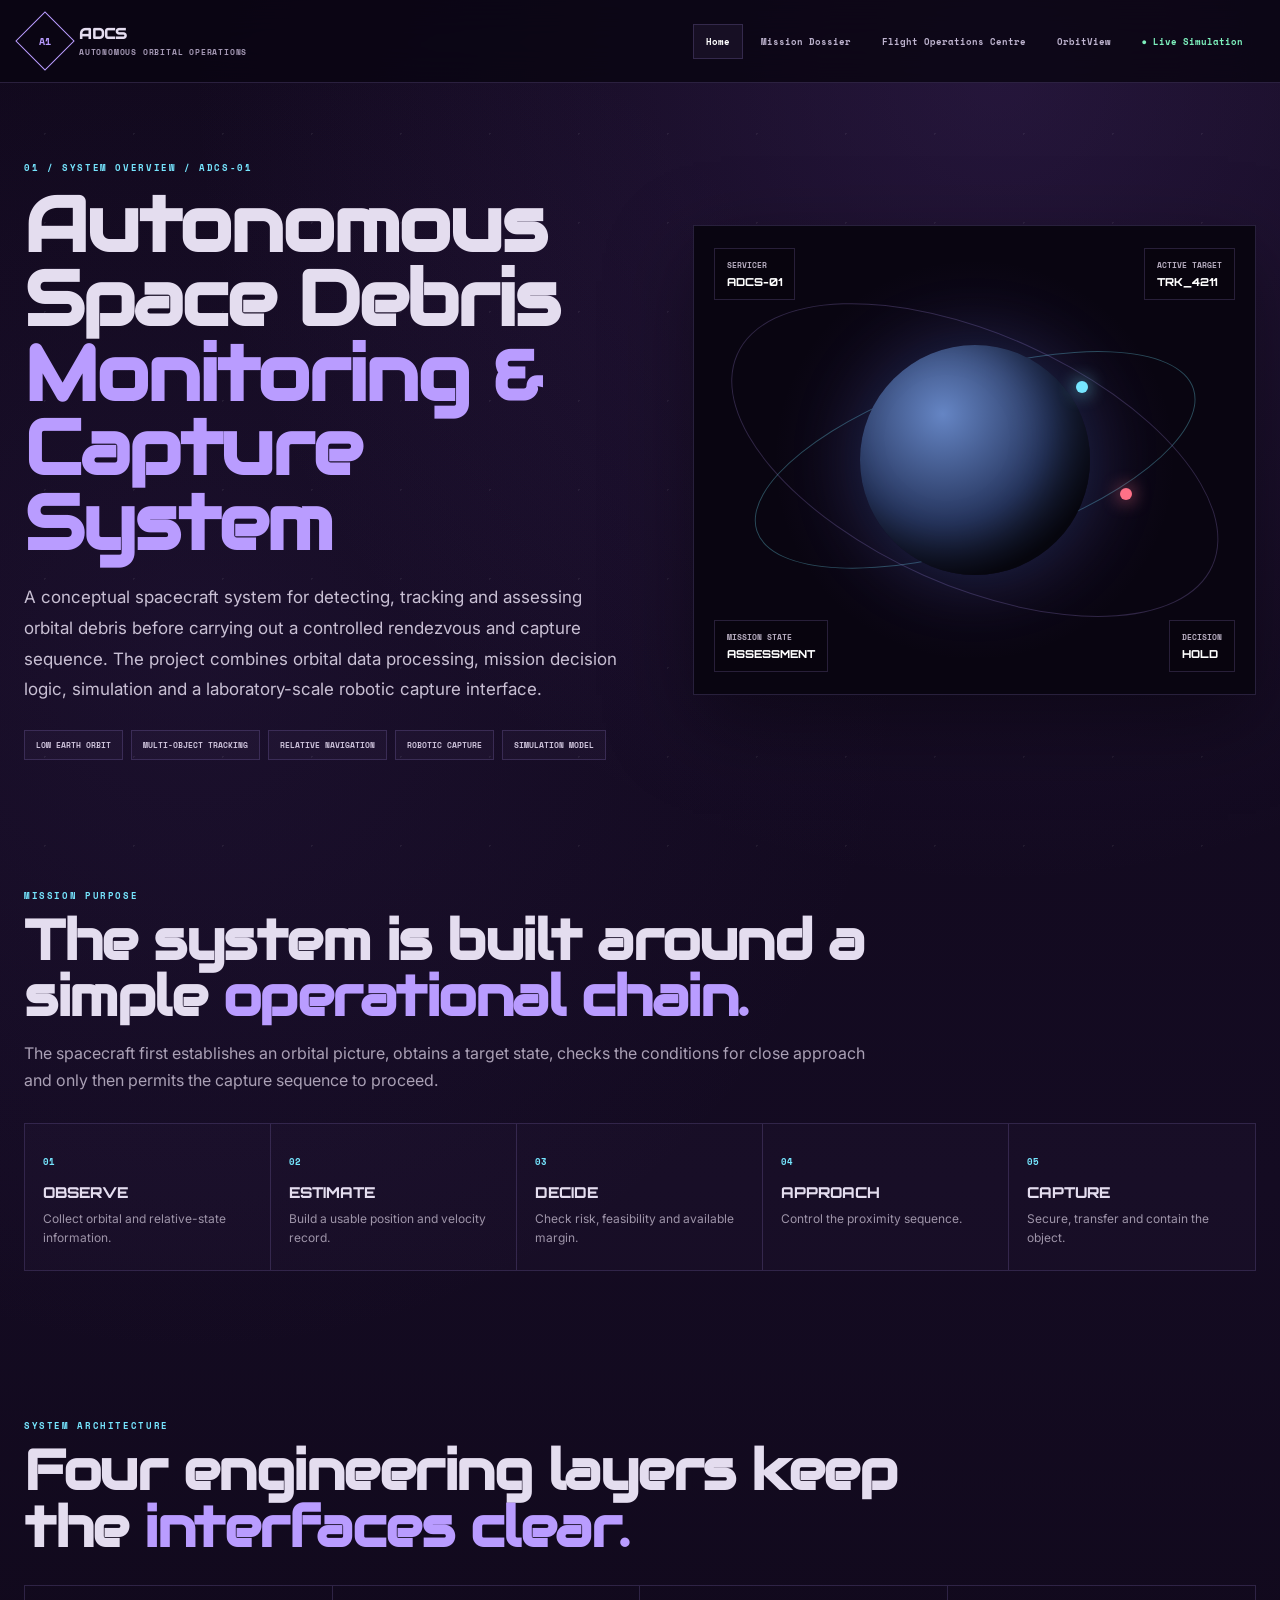
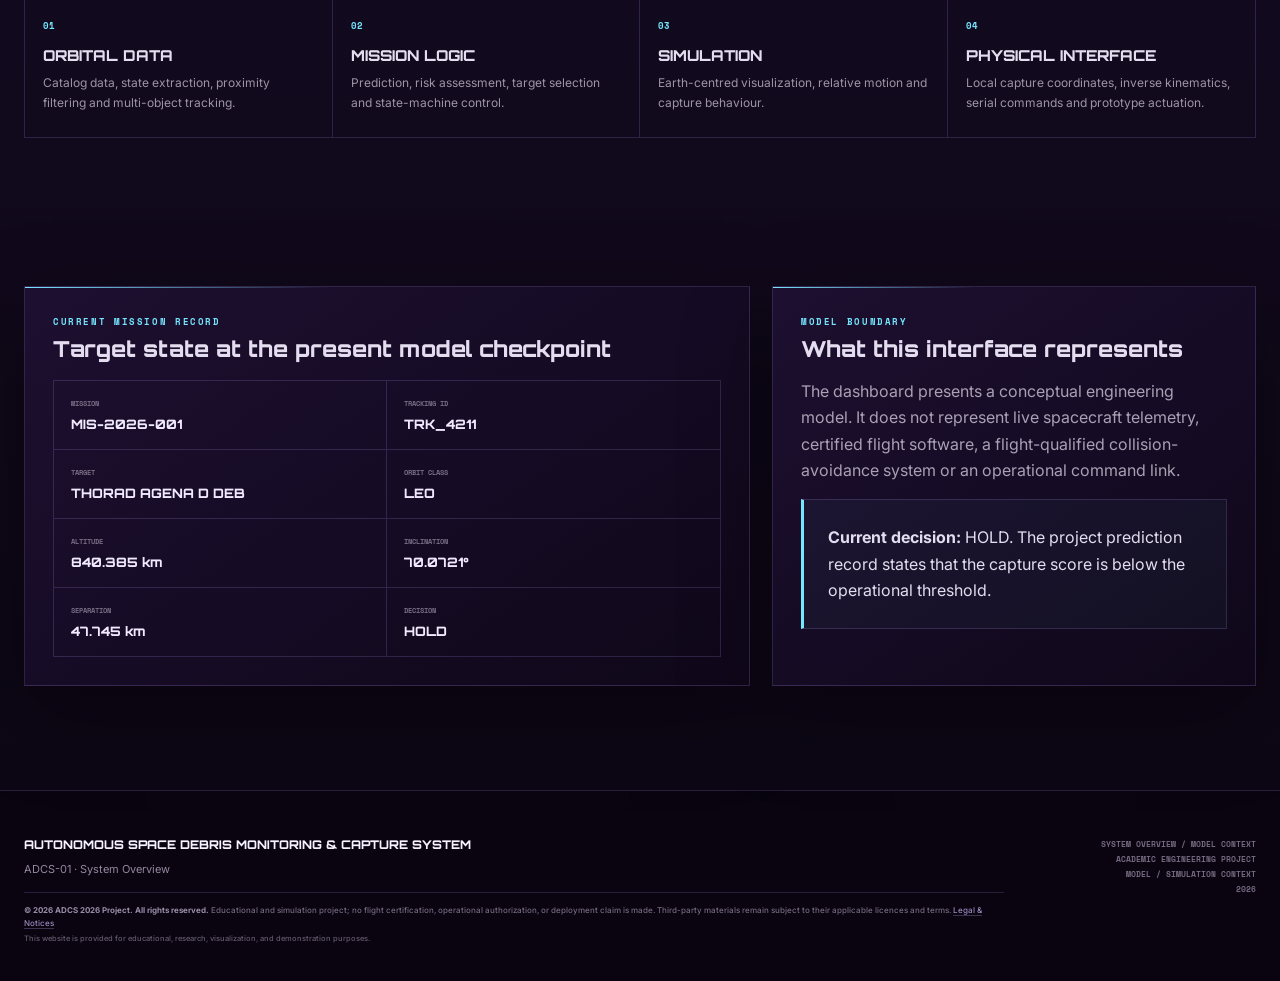
==== commit 7cc9242e: "Upgrade dashboard pages and add legal notices" ====
--- a/DASHBOARD/index.html
+++ b/DASHBOARD/index.html
@@ -1,4515 +1,7 @@
-<!DOCTYPE html>
-<html lang="en">
-<head>
-<meta charset="UTF-8">
-<meta name="viewport" content="width=device-width, initial-scale=1.0">
-<meta name="theme-color" content="#1d1730">
-<meta name="description" content="Autonomous Space Debris Monitoring & Capture System — orbital surveillance, state estimation, mission decision logic, rendezvous, controlled approach and debris capture simulation.">
-
-<title>Autonomous Space Debris Monitoring & Capture System</title>
-
-<script>
-(function () {
-    try {
-        if (sessionStorage.getItem("adcsIntroComplete") === "1") {
-            document.documentElement.classList.add("intro-handoff");
-        }
-    } catch (error) {}
-})();
-</script>
-
-<style>
-/* =========================================================
-   ADCS — HOME / SYSTEM OVERVIEW
-   Autonomous Space Debris Monitoring & Capture System
-   ========================================================= */
-
-:root {
-    --bg-0: #100c1b;
-    --bg-1: #171128;
-    --bg-2: #201637;
-    --bg-3: #2b2045;
-
-    --lavender-0: #eee7ff;
-    --lavender-1: #d8ccff;
-    --lavender-2: #bda9ff;
-    --lavender-3: #9c83e8;
-    --lavender-4: #765ebd;
-
-    --violet: #8d70d8;
-    --violet-soft: rgba(141,112,216,.22);
-    --violet-faint: rgba(141,112,216,.10);
-
-    --white: #f7f3ff;
-    --text: #d7d0e3;
-    --muted: #a49ab5;
-    --muted-2: #81778f;
-
-    --line: rgba(204,187,255,.18);
-    --line-strong: rgba(204,187,255,.32);
-
-    --panel: rgba(31,24,49,.78);
-    --panel-deep: rgba(19,15,32,.88);
-    --panel-light: rgba(53,42,76,.46);
-
-    --green: #9be4c1;
-    --amber: #e9ca91;
-    --red: #e59aab;
-
-    --shadow-1:
-        0 20px 60px rgba(0,0,0,.32),
-        0 0 50px rgba(123,93,184,.08);
-
-    --shadow-2:
-        0 30px 100px rgba(0,0,0,.45),
-        0 0 90px rgba(139,105,220,.13);
-
-    --display-font:
-        "Orbitron",
-        "Eurostile",
-        "Rajdhani",
-        "Trebuchet MS",
-        sans-serif;
-
-    --tech-font:
-        "Rajdhani",
-        "Trebuchet MS",
-        sans-serif;
-
-    --body-font:
-        Inter,
-        "Segoe UI",
-        Helvetica,
-        Arial,
-        sans-serif;
-
-    --mono-font:
-        "IBM Plex Mono",
-        "SFMono-Regular",
-        Consolas,
-        monospace;
-
-    --radius-xl: 34px;
-    --radius-lg: 24px;
-    --radius-md: 17px;
-    --radius-sm: 11px;
-
-    --max-width: 1540px;
-}
-
-/* =========================================================
-   RESET
-   ========================================================= */
-
-*,
-*::before,
-*::after {
-    box-sizing: border-box;
-}
-
-html {
-    scroll-behavior: smooth;
-    background: var(--bg-0);
-}
-
-body {
-    margin: 0;
-    min-width: 320px;
-    color: var(--text);
-    background:
-        radial-gradient(
-            circle at 16% 8%,
-            rgba(135,104,202,.19),
-            transparent 28%
-        ),
-        radial-gradient(
-            circle at 82% 16%,
-            rgba(112,82,181,.14),
-            transparent 31%
-        ),
-        radial-gradient(
-            circle at 50% 76%,
-            rgba(104,76,168,.10),
-            transparent 34%
-        ),
-        linear-gradient(
-            135deg,
-            #100c1b 0%,
-            #18112a 35%,
-            #201634 65%,
-            #120d20 100%
-        );
-    font-family: var(--body-font);
-    overflow-x: hidden;
-}
-
-body::before {
-    content: "";
-    position: fixed;
-    inset: 0;
-    pointer-events: none;
-    z-index: 0;
-    opacity: .38;
-    background-image:
-        radial-gradient(circle at 10% 20%, rgba(255,255,255,.8) 0 1px, transparent 1.5px),
-        radial-gradient(circle at 27% 72%, rgba(215,199,255,.65) 0 1px, transparent 1.5px),
-        radial-gradient(circle at 68% 24%, rgba(255,255,255,.55) 0 1px, transparent 1.5px),
-        radial-gradient(circle at 89% 67%, rgba(202,181,255,.55) 0 1px, transparent 1.5px),
-        radial-gradient(circle at 54% 89%, rgba(255,255,255,.4) 0 1px, transparent 1.5px);
-    background-size:
-        290px 250px,
-        340px 320px,
-        420px 370px,
-        510px 430px,
-        620px 550px;
-}
-
-body::after {
-    content: "";
-    position: fixed;
-    inset: 0;
-    pointer-events: none;
-    z-index: 100;
-    opacity: .035;
-    background-image:
-        linear-gradient(rgba(255,255,255,.5) 1px, transparent 1px),
-        linear-gradient(90deg, rgba(255,255,255,.5) 1px, transparent 1px);
-    background-size: 90px 90px;
-    mask-image: linear-gradient(
-        to bottom,
-        transparent,
-        black 12%,
-        black 88%,
-        transparent
-    );
-}
-
-a {
-    color: inherit;
-    text-decoration: none;
-}
-
-button {
-    font: inherit;
-}
-
-img {
-    display: block;
-    max-width: 100%;
-}
-
-::selection {
-    color: #171027;
-    background: var(--lavender-2);
-}
-
-/* =========================================================
-   INTRO HANDOFF
-   ========================================================= */
-
-.intro-cover {
-    position: fixed;
-    inset: 0;
-    z-index: 9999;
-    background:
-        radial-gradient(
-            circle at 50% 50%,
-            rgba(130,99,199,.20),
-            transparent 35%
-        ),
-        linear-gradient(
-            135deg,
-            #110d1d 0%,
-            #201735 48%,
-            #120e20 100%
-        );
-    transform: translateY(0);
-    transition:
-        transform .52s cubic-bezier(.77,0,.18,1),
-        opacity .52s ease;
-    pointer-events: auto;
-}
-
-.intro-cover::before {
-    content: "";
-    position: absolute;
-    inset: 0;
-    background:
-        linear-gradient(
-            90deg,
-            transparent,
-            rgba(196,174,255,.07),
-            transparent
-        );
-    transform: translateX(-100%);
-    animation: handoffSweep 1.3s ease-out .1s forwards;
-}
-
-.intro-cover::after {
-    content: "";
-    position: absolute;
-    left: 0;
-    right: 0;
-    bottom: 18%;
-    height: 1px;
-    background:
-        linear-gradient(
-            90deg,
-            transparent,
-            rgba(211,193,255,.5),
-            transparent
-        );
-    opacity: .7;
-}
-
-.intro-handoff .intro-cover {
-    transform: translateY(-100%);
-    pointer-events: none;
-}
-
-@keyframes handoffSweep {
-    to {
-        transform: translateX(100%);
-    }
-}
-
-.page-shell {
-    position: relative;
-    z-index: 1;
-    opacity: 1;
-}
-
-.intro-handoff .page-shell {
-    animation: pageArrival .68s cubic-bezier(.18,.8,.25,1) both;
-}
-
-@keyframes pageArrival {
-    from {
-        opacity: .2;
-        transform: translateY(22px) scale(.994);
-    }
-    to {
-        opacity: 1;
-        transform: translateY(0) scale(1);
-    }
-}
-
-/* =========================================================
-   NAVIGATION
-   ========================================================= */
-
-.site-header {
-    position: sticky;
-    top: 0;
-    z-index: 800;
-    width: 100%;
-    border-bottom: 1px solid rgba(208,191,255,.12);
-    background:
-        linear-gradient(
-            180deg,
-            rgba(16,12,28,.94),
-            rgba(16,12,28,.72)
-        );
-    backdrop-filter: blur(20px);
-    -webkit-backdrop-filter: blur(20px);
-}
-
-.nav-shell {
-    width: min(calc(100% - 48px), var(--max-width));
-    margin: auto;
-    min-height: 76px;
-    display: grid;
-    grid-template-columns: auto 1fr auto;
-    align-items: center;
-    gap: 32px;
-}
-
-.brand {
-    display: inline-flex;
-    align-items: center;
-    gap: 13px;
-    white-space: nowrap;
-}
-
-.brand-mark {
-    width: 34px;
-    height: 34px;
-    position: relative;
-    border: 1px solid rgba(203,187,255,.42);
-    border-radius: 50%;
-    box-shadow:
-        inset 0 0 20px rgba(139,103,220,.12),
-        0 0 25px rgba(127,94,194,.12);
-}
-
-.brand-mark::before,
-.brand-mark::after {
-    content: "";
-    position: absolute;
-    border: 1px solid rgba(198,180,255,.38);
-    border-radius: 50%;
-}
-
-.brand-mark::before {
-    width: 20px;
-    height: 7px;
-    left: 6px;
-    top: 12px;
-    transform: rotate(-28deg);
-}
-
-.brand-mark::after {
-    width: 5px;
-    height: 5px;
-    border: 0;
-    background: var(--lavender-2);
-    box-shadow: 0 0 13px var(--lavender-2);
-    left: 14px;
-    top: 14px;
-}
-
-.brand-text strong {
-    display: block;
-    font-family: var(--tech-font);
-    font-size: 15px;
-    letter-spacing: .20em;
-    color: var(--white);
-    font-weight: 700;
-}
-
-.brand-text span {
-    display: block;
-    margin-top: 2px;
-    color: var(--muted-2);
-    font-family: var(--mono-font);
-    font-size: 8px;
-    letter-spacing: .18em;
-}
-
-.nav-links {
-    justify-self: center;
-    display: flex;
-    align-items: center;
-    justify-content: center;
-    gap: 4px;
-}
-
-.nav-links a {
-    position: relative;
-    padding: 11px 14px;
-    color: #a79db9;
-    font-family: var(--mono-font);
-    font-size: 10px;
-    letter-spacing: .10em;
-    text-transform: uppercase;
-    transition:
-        color .25s ease,
-        background .25s ease;
-}
-
-.nav-links a::after {
-    content: "";
-    position: absolute;
-    left: 14px;
-    right: 14px;
-    bottom: 5px;
-    height: 1px;
-    background: var(--lavender-2);
-    transform: scaleX(0);
-    transform-origin: center;
-    transition: transform .25s ease;
-}
-
-.nav-links a:hover,
-.nav-links a.active {
-    color: var(--white);
-    background: rgba(166,143,235,.07);
-}
-
-.nav-links a:hover::after,
-.nav-links a.active::after {
-    transform: scaleX(1);
-}
-
-.nav-status {
-    display: flex;
-    align-items: center;
-    gap: 9px;
-    padding: 8px 12px;
-    border: 1px solid rgba(201,184,255,.14);
-    border-radius: 100px;
-    background: rgba(255,255,255,.025);
-}
-
-.status-dot {
-    width: 7px;
-    height: 7px;
-    border-radius: 50%;
-    background: var(--green);
-    box-shadow: 0 0 12px rgba(155,228,193,.8);
-    animation: statusPulse 2.4s ease-in-out infinite;
-}
-
-.nav-status span {
-    color: #a99fb9;
-    font-family: var(--mono-font);
-    font-size: 8px;
-    letter-spacing: .13em;
-    text-transform: uppercase;
-}
-
-@keyframes statusPulse {
-    0%,100% {
-        opacity: .65;
-        transform: scale(.9);
-    }
-    50% {
-        opacity: 1;
-        transform: scale(1.12);
-    }
-}
-
-/* =========================================================
-   GLOBAL LAYOUT
-   ========================================================= */
-
-main {
-    position: relative;
-}
-
-.section {
-    position: relative;
-    width: min(calc(100% - 48px), var(--max-width));
-    margin: 0 auto;
-    padding: 125px 0;
-}
-
-.section + .section {
-    border-top: 1px solid rgba(203,186,255,.08);
-}
-
-.section-label {
-    margin-bottom: 24px;
-    color: #9e92b1;
-    font-family: var(--mono-font);
-    font-size: 10px;
-    font-weight: 600;
-    letter-spacing: .24em;
-    text-transform: uppercase;
-}
-
-.section-label::before {
-    content: "";
-    display: inline-block;
-    width: 31px;
-    height: 1px;
-    margin: 0 11px 3px 0;
-    background: var(--lavender-3);
-    box-shadow: 0 0 10px rgba(156,131,232,.5);
-}
-
-.section-title {
-    margin: 0;
-    max-width: 930px;
-    color: var(--white);
-    font-family: var(--display-font);
-    font-size: clamp(34px, 5vw, 72px);
-    line-height: .98;
-    font-weight: 800;
-    letter-spacing: -.045em;
-    text-transform: uppercase;
-}
-
-.section-title .accent {
-    color: var(--lavender-2);
-}
-
-.section-intro {
-    max-width: 790px;
-    margin: 28px 0 0;
-    color: #aaa1b7;
-    font-size: 16px;
-    line-height: 1.9;
-}
-
-.section-header {
-    margin-bottom: 66px;
-}
-
-.reveal {
-    opacity: 0;
-    transform: translateY(45px);
-    transition:
-        opacity .8s cubic-bezier(.2,.8,.2,1),
-        transform .8s cubic-bezier(.2,.8,.2,1);
-}
-
-.reveal-left {
-    opacity: 0;
-    transform: translateX(-55px);
-    transition:
-        opacity .85s cubic-bezier(.2,.8,.2,1),
-        transform .85s cubic-bezier(.2,.8,.2,1);
-}
-
-.reveal-right {
-    opacity: 0;
-    transform: translateX(55px);
-    transition:
-        opacity .85s cubic-bezier(.2,.8,.2,1),
-        transform .85s cubic-bezier(.2,.8,.2,1);
-}
-
-.reveal-scale {
-    opacity: 0;
-    transform: scale(.92);
-    transition:
-        opacity .9s ease,
-        transform 1s cubic-bezier(.2,.8,.2,1);
-}
-
-.reveal.is-visible,
-.reveal-left.is-visible,
-.reveal-right.is-visible,
-.reveal-scale.is-visible {
-    opacity: 1;
-    transform: none;
-}
-
-/* =========================================================
-   HERO
-   ========================================================= */
-
-.hero {
-    min-height: calc(100vh - 76px);
-    display: grid;
-    align-items: center;
-    padding-top: 72px;
-    padding-bottom: 82px;
-}
-
-.hero-grid {
-    display: grid;
-    grid-template-columns: minmax(0, .90fr) minmax(540px, 1.1fr);
-    gap: 55px;
-    align-items: center;
-}
-
-.hero-copy {
-    position: relative;
-    z-index: 3;
-}
-
-.hero-eyebrow {
-    display: inline-flex;
-    align-items: center;
-    gap: 12px;
-    margin-bottom: 25px;
-    color: #aaa0ba;
-    font-family: var(--mono-font);
-    font-size: 10px;
-    letter-spacing: .22em;
-    text-transform: uppercase;
-}
-
-.hero-eyebrow::before {
-    content: "";
-    width: 38px;
-    height: 1px;
-    background: var(--lavender-2);
-    box-shadow: 0 0 12px rgba(189,169,255,.5);
-}
-
-.hero-title {
-    margin: 0;
-    max-width: 850px;
-    color: var(--white);
-    font-family: var(--display-font);
-    font-size: clamp(44px, 6.1vw, 91px);
-    line-height: .92;
-    letter-spacing: -.055em;
-    font-weight: 900;
-    text-transform: uppercase;
-}
-
-.hero-title span {
-    display: block;
-}
-
-.hero-title .hero-accent {
-    color: var(--lavender-2);
-}
-
-.hero-subtitle {
-    max-width: 680px;
-    margin: 30px 0 0;
-    color: #b2a8bc;
-    font-family: var(--tech-font);
-    font-size: 17px;
-    line-height: 1.7;
-    letter-spacing: .035em;
-}
-
-.hero-description {
-    max-width: 710px;
-    margin: 24px 0 0;
-    color: #92899e;
-    font-size: 14px;
-    line-height: 1.9;
-}
-
-.hero-actions {
-    display: flex;
-    flex-wrap: wrap;
-    gap: 12px;
-    margin-top: 34px;
-}
-
-.primary-button,
-.secondary-button {
-    position: relative;
-    display: inline-flex;
-    align-items: center;
-    justify-content: center;
-    min-height: 47px;
-    padding: 0 20px;
-    overflow: hidden;
-    border-radius: 9px;
-    font-family: var(--mono-font);
-    font-size: 9px;
-    letter-spacing: .12em;
-    text-transform: uppercase;
-    transition:
-        transform .25s ease,
-        border-color .25s ease,
-        background .25s ease,
-        box-shadow .25s ease;
-}
-
-.primary-button {
-    color: #171126;
-    border: 1px solid var(--lavender-2);
-    background: linear-gradient(
-        135deg,
-        #d8cbff,
-        #a88ce9
-    );
-    box-shadow:
-        0 10px 35px rgba(132,99,203,.20),
-        inset 0 1px 0 rgba(255,255,255,.55);
-}
-
-.secondary-button {
-    color: #d7cfff;
-    border: 1px solid rgba(199,182,255,.25);
-    background: rgba(255,255,255,.035);
-}
-
-.primary-button::after,
-.secondary-button::after {
-    content: "";
-    position: absolute;
-    inset: 0;
-    transform: translateX(-110%);
-    background: linear-gradient(
-        90deg,
-        transparent,
-        rgba(255,255,255,.23),
-        transparent
-    );
-    transition: transform .55s ease;
-}
-
-.primary-button:hover,
-.secondary-button:hover {
-    transform: translateY(-2px);
-}
-
-.primary-button:hover {
-    box-shadow:
-        0 14px 45px rgba(132,99,203,.30),
-        inset 0 1px 0 rgba(255,255,255,.6);
-}
-
-.secondary-button:hover {
-    border-color: rgba(204,186,255,.46);
-    background: rgba(162,138,230,.09);
-}
-
-.primary-button:hover::after,
-.secondary-button:hover::after {
-    transform: translateX(110%);
-}
-
-.hero-meta {
-    display: grid;
-    grid-template-columns: repeat(3, minmax(0,1fr));
-    max-width: 680px;
-    margin-top: 48px;
-    border-top: 1px solid rgba(201,185,255,.13);
-    border-bottom: 1px solid rgba(201,185,255,.13);
-}
-
-.hero-meta-item {
-    padding: 18px 18px 18px 0;
-}
-
-.hero-meta-item + .hero-meta-item {
-    padding-left: 18px;
-    border-left: 1px solid rgba(201,185,255,.13);
-}
-
-.hero-meta-label {
-    color: #746b82;
-    font-family: var(--mono-font);
-    font-size: 8px;
-    letter-spacing: .14em;
-    text-transform: uppercase;
-}
-
-.hero-meta-value {
-    margin-top: 7px;
-    color: #d4cbe0;
-    font-family: var(--tech-font);
-    font-size: 13px;
-    font-weight: 600;
-    letter-spacing: .06em;
-}
-
-/* =========================================================
-   HERO ORBITAL GRAPHIC
-   ========================================================= */
-
-.hero-visual {
-    position: relative;
-    min-height: 650px;
-    display: grid;
-    place-items: center;
-}
-
-.hero-visual-frame {
-    position: absolute;
-    inset: 10px 0 10px 20px;
-    overflow: hidden;
-    border: 1px solid rgba(204,186,255,.20);
-    border-radius: 31px 11px 31px 11px;
-    background:
-        linear-gradient(
-            135deg,
-            rgba(57,44,79,.36),
-            rgba(13,10,24,.73)
-        );
-    box-shadow: var(--shadow-2);
-}
-
-.hero-visual-frame::before {
-    content: "";
-    position: absolute;
-    inset: 0;
-    background:
-        linear-gradient(
-            90deg,
-            transparent 49.8%,
-            rgba(198,181,255,.09) 50%,
-            transparent 50.2%
-        ),
-        linear-gradient(
-            0deg,
-            transparent 49.8%,
-            rgba(198,181,255,.06) 50%,
-            transparent 50.2%
-        );
-    background-size: 120px 120px;
-    mask-image: radial-gradient(circle, black 20%, transparent 80%);
-}
-
-.hero-earth {
-    position: absolute;
-    width: 590px;
-    height: 590px;
-    left: 50%;
-    top: 50%;
-    transform: translate(-42%,-44%);
-    border-radius: 50%;
-    background:
-        radial-gradient(
-            circle at 40% 33%,
-            rgba(213,197,255,.18),
-            transparent 25%
-        ),
-        linear-gradient(
-            130deg,
-            rgba(125,100,179,.20),
-            rgba(24,18,40,.10)
-        ),
-        url("assets/textures/earth-nasa.jpg") center / cover no-repeat;
-    opacity: .56;
-    filter:
-        saturate(.72)
-        brightness(.62)
-        contrast(1.08);
-    box-shadow:
-        inset -90px -70px 140px rgba(9,7,16,.86),
-        inset 35px 20px 70px rgba(194,176,255,.10),
-        0 0 100px rgba(120,91,190,.16);
-}
-
-.hero-earth::after {
-    content: "";
-    position: absolute;
-    inset: -4%;
-    border-radius: 50%;
-    border: 1px solid rgba(189,169,255,.17);
-    box-shadow:
-        0 0 45px rgba(150,119,226,.10),
-        inset 0 0 35px rgba(195,176,255,.08);
-}
-
-.orbit {
-    position: absolute;
-    left: 50%;
-    top: 50%;
-    width: 590px;
-    height: 230px;
-    border: 1px solid rgba(189,169,255,.30);
-    border-radius: 50%;
-    transform: translate(-50%,-50%) rotate(-22deg);
-}
-
-.orbit.orbit-two {
-    width: 690px;
-    height: 300px;
-    transform: translate(-50%,-50%) rotate(22deg);
-    border-color: rgba(163,139,228,.19);
-}
-
-.orbit.orbit-three {
-    width: 480px;
-    height: 165px;
-    transform: translate(-50%,-50%) rotate(68deg);
-    border-color: rgba(204,187,255,.15);
-}
-
-.orbit::before {
-    content: "";
-    position: absolute;
-    width: 8px;
-    height: 8px;
-    top: 50%;
-    right: -4px;
-    border-radius: 50%;
-    background: var(--lavender-2);
-    box-shadow:
-        0 0 14px var(--lavender-2),
-        0 0 28px rgba(189,169,255,.55);
-}
-
-.target-object {
-    position: absolute;
-    width: 80px;
-    height: 80px;
-    right: 17%;
-    top: 28%;
-    border: 1px solid rgba(222,205,255,.46);
-    border-radius: 17px;
-    background:
-        linear-gradient(
-            135deg,
-            rgba(167,139,229,.16),
-            rgba(23,17,38,.92)
-        );
-    transform: rotate(14deg);
-    box-shadow:
-        0 0 35px rgba(135,100,204,.16),
-        inset 0 0 25px rgba(207,190,255,.06);
-}
-
-.target-object::before {
-    content: "";
-    position: absolute;
-    width: 28px;
-    height: 28px;
-    left: 25px;
-    top: 25px;
-    border: 1px solid var(--lavender-2);
-    border-radius: 50%;
-    box-shadow: 0 0 20px rgba(189,169,255,.34);
-}
-
-.target-object::after {
-    content: "";
-    position: absolute;
-    left: 50%;
-    top: -22px;
-    width: 1px;
-    height: 22px;
-    background: rgba(202,185,255,.50);
-}
-
-.servicer {
-    position: absolute;
-    width: 104px;
-    height: 47px;
-    left: 29%;
-    bottom: 26%;
-    border: 1px solid rgba(208,191,255,.43);
-    border-radius: 8px;
-    background:
-        linear-gradient(
-            90deg,
-            rgba(140,109,207,.19),
-            rgba(32,24,51,.96)
-        );
-    box-shadow:
-        0 0 35px rgba(132,101,204,.16),
-        inset 0 0 20px rgba(213,198,255,.06);
-}
-
-.servicer::before,
-.servicer::after {
-    content: "";
-    position: absolute;
-    top: 8px;
-    bottom: 8px;
-    width: 31px;
-    border: 1px solid rgba(182,159,241,.34);
-    background: rgba(112,85,176,.08);
-}
-
-.servicer::before {
-    left: -37px;
-}
-
-.servicer::after {
-    right: -37px;
-}
-
-.sensor-line {
-    position: absolute;
-    width: 290px;
-    height: 1px;
-    left: 34%;
-    bottom: 37%;
-    background:
-        linear-gradient(
-            90deg,
-            transparent,
-            rgba(195,175,255,.58),
-            transparent
-        );
-    transform: rotate(-24deg);
-    transform-origin: left center;
-}
-
-.sensor-line.two {
-    width: 240px;
-    left: 39%;
-    bottom: 35%;
-    transform: rotate(-13deg);
-    opacity: .55;
-}
-
-.target-lock {
-    position: absolute;
-    right: 12%;
-    top: 21%;
-    width: 115px;
-    height: 115px;
-    border: 1px dashed rgba(201,184,255,.30);
-    border-radius: 50%;
-    animation: lockRotate 16s linear infinite;
-}
-
-.target-lock::before,
-.target-lock::after {
-    content: "";
-    position: absolute;
-    background: rgba(205,188,255,.40);
-}
-
-.target-lock::before {
-    width: 25px;
-    height: 1px;
-    left: -12px;
-    top: 50%;
-}
-
-.target-lock::after {
-    width: 1px;
-    height: 25px;
-    top: -12px;
-    left: 50%;
-}
-
-@keyframes lockRotate {
-    to {
-        transform: rotate(360deg);
-    }
-}
-
-.visual-readout {
-    position: absolute;
-    z-index: 3;
-    border: 1px solid rgba(202,184,255,.18);
-    background: rgba(16,12,29,.66);
-    backdrop-filter: blur(10px);
-    border-radius: 12px;
-    box-shadow:
-        0 15px 40px rgba(0,0,0,.26),
-        inset 0 1px 0 rgba(255,255,255,.025);
-}
-
-.visual-readout.top {
-    top: 35px;
-    left: 35px;
-    padding: 14px 16px;
-}
-
-.visual-readout.bottom {
-    right: 30px;
-    bottom: 32px;
-    padding: 14px 17px;
-}
-
-.readout-kicker {
-    color: #827895;
-    font-family: var(--mono-font);
-    font-size: 7px;
-    letter-spacing: .18em;
-    text-transform: uppercase;
-}
-
-.readout-value {
-    margin-top: 6px;
-    color: #d8ceeb;
-    font-family: var(--tech-font);
-    font-size: 14px;
-    letter-spacing: .07em;
-}
-
-.readout-grid {
-    display: grid;
-    grid-template-columns: auto auto;
-    gap: 6px 22px;
-    margin-top: 10px;
-}
-
-.readout-grid span:nth-child(odd) {
-    color: #716880;
-    font-family: var(--mono-font);
-    font-size: 7px;
-    text-transform: uppercase;
-}
-
-.readout-grid span:nth-child(even) {
-    color: #bdb1cc;
-    font-family: var(--mono-font);
-    font-size: 8px;
-}
-
-/* =========================================================
-   SYSTEM DEFINITION
-   ========================================================= */
-
-.definition-grid {
-    display: grid;
-    grid-template-columns: minmax(270px,.68fr) minmax(0,1.32fr);
-    gap: 80px;
-    align-items: start;
-}
-
-.definition-aside {
-    position: sticky;
-    top: 110px;
-}
-
-.definition-code {
-    display: inline-block;
-    margin-top: 34px;
-    padding: 11px 14px;
-    border: 1px solid rgba(203,185,255,.18);
-    border-left: 3px solid var(--lavender-3);
-    background: rgba(255,255,255,.025);
-    color: #a89db7;
-    font-family: var(--mono-font);
-    font-size: 8px;
-    letter-spacing: .12em;
-}
-
-.definition-main {
-    display: grid;
-    gap: 15px;
-}
-
-.definition-card {
-    position: relative;
-    min-height: 170px;
-    padding: 29px 32px 30px 105px;
-    overflow: hidden;
-    border: 1px solid rgba(202,184,255,.15);
-    border-radius: 18px 6px 18px 6px;
-    background:
-        linear-gradient(
-            135deg,
-            rgba(54,41,74,.47),
-            rgba(23,18,37,.76)
-        );
-    box-shadow:
-        0 22px 55px rgba(0,0,0,.20),
-        inset 0 1px 0 rgba(255,255,255,.025);
-    transition:
-        transform .35s ease,
-        border-color .35s ease,
-        box-shadow .35s ease;
-}
-
-.definition-card:nth-child(2) {
-    border-radius: 6px 22px 6px 22px;
-}
-
-.definition-card:nth-child(3) {
-    border-radius: 22px 6px 22px 6px;
-}
-
-.definition-card:nth-child(4) {
-    border-radius: 6px 22px 6px 22px;
-}
-
-.definition-card:hover {
-    transform: translateX(7px);
-    border-color: rgba(203,185,255,.31);
-    box-shadow:
-        0 28px 70px rgba(0,0,0,.29),
-        0 0 35px rgba(128,96,198,.08);
-}
-
-.definition-index {
-    position: absolute;
-    left: 29px;
-    top: 31px;
-    width: 52px;
-    height: 52px;
-    display: grid;
-    place-items: center;
-    border: 1px solid rgba(195,176,255,.30);
-    border-radius: 50%;
-    color: #cbbdf2;
-    font-family: var(--mono-font);
-    font-size: 10px;
-    box-shadow:
-        inset 0 0 18px rgba(155,125,222,.09),
-        0 0 18px rgba(125,94,194,.06);
-}
-
-.definition-card h3 {
-    margin: 0;
-    color: var(--white);
-    font-family: var(--display-font);
-    font-size: 23px;
-    letter-spacing: -.02em;
-    text-transform: uppercase;
-}
-
-.definition-card p {
-    max-width: 650px;
-    margin: 12px 0 0;
-    color: #958c9f;
-    font-size: 13px;
-    line-height: 1.75;
-}
-
-.definition-tag {
-    display: inline-block;
-    margin-top: 18px;
-    color: #80758f;
-    font-family: var(--mono-font);
-    font-size: 7px;
-    letter-spacing: .15em;
-    text-transform: uppercase;
-}
-
-/* =========================================================
-   CLOSED LOOP SECTION
-   ========================================================= */
-
-.loop-section {
-    padding-top: 145px;
-}
-
-.loop-grid {
-    display: grid;
-    grid-template-columns: minmax(320px,.75fr) minmax(550px,1.25fr);
-    gap: 62px;
-    align-items: stretch;
-}
-
-.loop-copy {
-    padding: 12px 0 0;
-}
-
-.loop-copy .section-title {
-    max-width: 580px;
-}
-
-.loop-copy .section-intro {
-    max-width: 580px;
-}
-
-.loop-steps {
-    display: grid;
-    gap: 12px;
-    margin-top: 38px;
-}
-
-.loop-step {
-    position: relative;
-    display: grid;
-    grid-template-columns: 57px 1fr;
-    align-items: center;
-    min-height: 84px;
-    padding: 13px 17px;
-    overflow: hidden;
-    border: 1px solid rgba(205,188,255,.13);
-    background:
-        linear-gradient(
-            90deg,
-            rgba(59,44,80,.34),
-            rgba(25,19,41,.73)
-        );
-    box-shadow:
-        0 13px 32px rgba(0,0,0,.16);
-    transition:
-        transform .32s ease,
-        border-color .32s ease,
-        background .32s ease;
-}
-
-.loop-step:nth-child(1) {
-    border-radius: 25px 6px 6px 6px;
-}
-
-.loop-step:nth-child(2) {
-    border-radius: 6px 25px 6px 6px;
-}
-
-.loop-step:nth-child(3) {
-    border-radius: 6px 6px 25px 6px;
-}
-
-.loop-step:nth-child(4) {
-    border-radius: 6px 6px 6px 25px;
-}
-
-.loop-step:nth-child(5) {
-    border-radius: 25px 25px 6px 6px;
-}
-
-.loop-step:hover {
-    transform: translateX(8px);
-    border-color: rgba(203,185,255,.29);
-    background:
-        linear-gradient(
-            90deg,
-            rgba(71,52,99,.44),
-            rgba(27,20,45,.82)
-        );
-}
-
-.loop-number {
-    width: 42px;
-    height: 42px;
-    display: grid;
-    place-items: center;
-    border: 1px solid rgba(194,176,255,.28);
-    border-radius: 50%;
-    color: #c6b8e8;
-    font-family: var(--mono-font);
-    font-size: 9px;
-}
-
-.loop-step h3 {
-    margin: 0;
-    color: #ddd4e9;
-    font-family: var(--tech-font);
-    font-size: 17px;
-    letter-spacing: .06em;
-}
-
-.loop-step p {
-    margin: 4px 0 0;
-    color: #8e8599;
-    font-size: 11px;
-    line-height: 1.5;
-}
-
-.loop-visual {
-    position: relative;
-    min-height: 650px;
-    overflow: hidden;
-    border: 1px solid rgba(205,187,255,.19);
-    border-radius: 10px 34px 10px 34px;
-    background:
-        radial-gradient(
-            circle at 52% 48%,
-            rgba(111,83,173,.14),
-            transparent 36%
-        ),
-        linear-gradient(
-            135deg,
-            rgba(42,31,59,.64),
-            rgba(15,11,27,.88)
-        );
-    box-shadow: var(--shadow-2);
-}
-
-.loop-visual::before {
-    content: "";
-    position: absolute;
-    inset: 0;
-    background:
-        linear-gradient(
-            90deg,
-            transparent 49.8%,
-            rgba(204,186,255,.06) 50%,
-            transparent 50.2%
-        ),
-        linear-gradient(
-            0deg,
-            transparent 49.8%,
-            rgba(204,186,255,.05) 50%,
-            transparent 50.2%
-        );
-    background-size: 120px 120px;
-    opacity: .55;
-}
-
-.loop-orbit {
-    position: absolute;
-    left: 50%;
-    top: 50%;
-    width: 510px;
-    height: 510px;
-    border: 1px solid rgba(188,167,248,.24);
-    border-radius: 50%;
-    transform: translate(-50%,-50%) rotate(-28deg);
-}
-
-.loop-orbit.two {
-    width: 620px;
-    height: 290px;
-    transform: translate(-50%,-50%) rotate(31deg);
-    border-color: rgba(188,167,248,.17);
-}
-
-.loop-orbit.three {
-    width: 380px;
-    height: 620px;
-    transform: translate(-50%,-50%) rotate(72deg);
-    border-color: rgba(188,167,248,.12);
-}
-
-.loop-core {
-    position: absolute;
-    left: 50%;
-    top: 50%;
-    width: 150px;
-    height: 150px;
-    display: grid;
-    place-items: center;
-    transform: translate(-50%,-50%);
-    border: 1px solid rgba(213,198,255,.38);
-    border-radius: 45% 55% 58% 42%;
-    background:
-        radial-gradient(
-            circle,
-            rgba(116,88,180,.28),
-            rgba(22,16,37,.90)
-        );
-    box-shadow:
-        0 0 60px rgba(133,100,207,.18),
-        inset 0 0 35px rgba(205,187,255,.06);
-}
-
-.loop-core span {
-    color: #e4dcf0;
-    font-family: var(--display-font);
-    font-size: 15px;
-    font-weight: 800;
-    line-height: 1.15;
-    text-align: center;
-    letter-spacing: .03em;
-    text-transform: uppercase;
-}
-
-.loop-node {
-    position: absolute;
-    width: 13px;
-    height: 13px;
-    border-radius: 50%;
-    background: #bba5ff;
-    box-shadow:
-        0 0 15px rgba(189,169,255,.90),
-        0 0 35px rgba(150,115,226,.38);
-}
-
-.loop-node.one {
-    left: 22%;
-    top: 37%;
-}
-
-.loop-node.two {
-    right: 20%;
-    top: 28%;
-}
-
-.loop-node.three {
-    right: 23%;
-    bottom: 28%;
-}
-
-.loop-node.four {
-    left: 27%;
-    bottom: 24%;
-}
-
-.loop-node.five {
-    left: 50%;
-    top: 16%;
-}
-
-.loop-arrow {
-    position: absolute;
-    height: 1px;
-    transform-origin: left center;
-    background:
-        linear-gradient(
-            90deg,
-            rgba(190,169,255,.02),
-            rgba(190,169,255,.62),
-            rgba(190,169,255,.02)
-        );
-}
-
-.loop-arrow.a {
-    width: 210px;
-    left: 27%;
-    top: 39%;
-    transform: rotate(16deg);
-}
-
-.loop-arrow.b {
-    width: 185px;
-    left: 58%;
-    top: 33%;
-    transform: rotate(68deg);
-}
-
-.loop-arrow.c {
-    width: 220px;
-    left: 63%;
-    top: 58%;
-    transform: rotate(145deg);
-}
-
-.loop-arrow.d {
-    width: 200px;
-    left: 40%;
-    top: 75%;
-    transform: rotate(208deg);
-}
-
-.loop-caption {
-    position: absolute;
-    left: 29px;
-    top: 29px;
-    color: #8b819a;
-    font-family: var(--mono-font);
-    font-size: 8px;
-    letter-spacing: .17em;
-    text-transform: uppercase;
-}
-
-.loop-caption.bottom {
-    top: auto;
-    bottom: 29px;
-    left: 30px;
-}
-
-/* =========================================================
-   GENERATED GRAPHICAL CONTROL-LOOP IMAGE
-   ========================================================= */
-
-.graphic-section {
-    padding-top: 130px;
-}
-
-.graphic-layout {
-    display: grid;
-    grid-template-columns: .72fr 1.28fr;
-    gap: 55px;
-    align-items: center;
-}
-
-.graphic-copy {
-    position: relative;
-}
-
-.graphic-copy::before {
-    content: "SYSTEM VISUALIZATION";
-    display: block;
-    margin-bottom: 22px;
-    color: #80748f;
-    font-family: var(--mono-font);
-    font-size: 8px;
-    letter-spacing: .23em;
-}
-
-.graphic-copy h2 {
-    margin: 0;
-    max-width: 610px;
-    color: var(--white);
-    font-family: var(--display-font);
-    font-size: clamp(35px,4.7vw,66px);
-    line-height: .98;
-    letter-spacing: -.045em;
-    text-transform: uppercase;
-}
-
-.graphic-copy h2 span {
-    color: var(--lavender-2);
-}
-
-.graphic-copy p {
-    max-width: 600px;
-    margin: 25px 0 0;
-    color: #9d93a9;
-    font-size: 14px;
-    line-height: 1.85;
-}
-
-.graphic-data {
-    display: grid;
-    grid-template-columns: repeat(2,1fr);
-    gap: 9px;
-    max-width: 560px;
-    margin-top: 31px;
-}
-
-.graphic-data div {
-    padding: 13px 15px;
-    border: 1px solid rgba(201,183,255,.12);
-    border-radius: 9px;
-    background: rgba(255,255,255,.025);
-}
-
-.graphic-data span {
-    display: block;
-}
-
-.graphic-data span:first-child {
-    color: #71677e;
-    font-family: var(--mono-font);
-    font-size: 7px;
-    letter-spacing: .12em;
-    text-transform: uppercase;
-}
-
-.graphic-data span:last-child {
-    margin-top: 6px;
-    color: #cfc5dc;
-    font-family: var(--tech-font);
-    font-size: 13px;
-}
-
-.control-loop-image-frame {
-    position: relative;
-    padding: 10px;
-    border: 1px solid rgba(204,187,255,.20);
-    border-radius: 28px 9px 28px 9px;
-    background:
-        linear-gradient(
-            135deg,
-            rgba(65,49,91,.30),
-            rgba(17,12,30,.72)
-        );
-    box-shadow:
-        0 35px 100px rgba(0,0,0,.42),
-        0 0 65px rgba(125,92,195,.10);
-}
-
-.control-loop-image-frame::before {
-    content: "";
-    position: absolute;
-    inset: -1px;
-    border: 1px solid rgba(193,173,252,.07);
-    border-radius: inherit;
-    pointer-events: none;
-}
-
-.control-loop-image {
-    width: 100%;
-    min-height: 500px;
-    object-fit: cover;
-    border-radius: 20px 5px 20px 5px;
-    background:
-        radial-gradient(
-            circle at 70% 40%,
-            rgba(135,103,202,.25),
-            transparent 38%
-        ),
-        #171027;
-}
-
-/* =========================================================
-   CAPABILITIES
-   ========================================================= */
-
-.capability-section {
-    overflow: hidden;
-}
-
-.capability-layout {
-    display: grid;
-    grid-template-columns: 1fr 1fr;
-    gap: 14px;
-}
-
-.capability-card {
-    position: relative;
-    min-height: 255px;
-    padding: 31px 32px;
-    overflow: hidden;
-    border: 1px solid rgba(202,185,255,.14);
-    background:
-        linear-gradient(
-            145deg,
-            rgba(57,44,78,.39),
-            rgba(20,15,33,.81)
-        );
-    box-shadow:
-        0 23px 55px rgba(0,0,0,.20);
-    transition:
-        transform .38s cubic-bezier(.2,.8,.2,1),
-        border-color .3s ease,
-        box-shadow .3s ease;
-}
-
-.capability-card:nth-child(1) {
-    border-radius: 31px 8px 8px 8px;
-}
-
-.capability-card:nth-child(2) {
-    border-radius: 8px 31px 8px 8px;
-}
-
-.capability-card:nth-child(3) {
-    border-radius: 8px 8px 31px 8px;
-}
-
-.capability-card:nth-child(4) {
-    border-radius: 8px 8px 8px 31px;
-}
-
-.capability-card:nth-child(5) {
-    border-radius: 31px 8px 31px 8px;
-}
-
-.capability-card:nth-child(6) {
-    border-radius: 8px 31px 8px 31px;
-}
-
-.capability-card:hover {
-    transform: translateY(-8px);
-    border-color: rgba(204,187,255,.30);
-    box-shadow:
-        0 35px 80px rgba(0,0,0,.31),
-        0 0 38px rgba(127,96,198,.08);
-}
-
-.capability-index {
-    color: #786d87;
-    font-family: var(--mono-font);
-    font-size: 8px;
-    letter-spacing: .20em;
-}
-
-.capability-card h3 {
-    max-width: 430px;
-    margin: 43px 0 0;
-    color: #e7e0ee;
-    font-family: var(--display-font);
-    font-size: 22px;
-    line-height: 1.1;
-    letter-spacing: -.02em;
-    text-transform: uppercase;
-}
-
-.capability-card p {
-    max-width: 500px;
-    margin: 14px 0 0;
-    color: #93899f;
-    font-size: 12px;
-    line-height: 1.75;
-}
-
-.capability-line {
-    position: absolute;
-    right: 28px;
-    top: 30px;
-    width: 46px;
-    height: 46px;
-    border: 1px solid rgba(199,181,255,.21);
-    border-radius: 50%;
-}
-
-.capability-line::before {
-    content: "";
-    position: absolute;
-    left: 8px;
-    right: 8px;
-    top: 50%;
-    height: 1px;
-    background: rgba(199,181,255,.40);
-}
-
-.capability-line::after {
-    content: "";
-    position: absolute;
-    top: 8px;
-    bottom: 8px;
-    left: 50%;
-    width: 1px;
-    background: rgba(199,181,255,.30);
-}
-
-/* =========================================================
-   ENGINEERING ARCHITECTURE
-   ========================================================= */
-
-.architecture-section {
-    padding-bottom: 145px;
-}
-
-.architecture-grid {
-    display: grid;
-    grid-template-columns: minmax(280px,.7fr) minmax(0,1.3fr);
-    gap: 60px;
-}
-
-.architecture-aside {
-    position: sticky;
-    top: 112px;
-    height: fit-content;
-}
-
-.architecture-note {
-    margin-top: 32px;
-    padding: 20px;
-    border-left: 2px solid rgba(187,165,250,.55);
-    background: rgba(255,255,255,.025);
-}
-
-.architecture-note strong {
-    display: block;
-    color: #cfc4db;
-    font-family: var(--tech-font);
-    font-size: 14px;
-    letter-spacing: .06em;
-}
-
-.architecture-note p {
-    margin: 9px 0 0;
-    color: #83798d;
-    font-size: 11px;
-    line-height: 1.75;
-}
-
-.architecture-flow {
-    display: grid;
-    gap: 9px;
-}
-
-.arch-node {
-    position: relative;
-    display: grid;
-    grid-template-columns: 75px 1fr auto;
-    gap: 20px;
-    align-items: center;
-    min-height: 104px;
-    padding: 16px 22px;
-    border: 1px solid rgba(202,184,255,.15);
-    background:
-        linear-gradient(
-            90deg,
-            rgba(51,39,71,.43),
-            rgba(20,15,33,.82)
-        );
-    box-shadow: 0 15px 40px rgba(0,0,0,.17);
-}
-
-.arch-node:first-child {
-    border-radius: 28px 7px 7px 7px;
-}
-
-.arch-node:last-child {
-    border-radius: 7px 7px 28px 7px;
-}
-
-.arch-node:nth-child(2n) {
-    transform: translateX(22px);
-}
-
-.arch-node-number {
-    color: #a896d3;
-    font-family: var(--display-font);
-    font-size: 25px;
-    font-weight: 800;
-}
-
-.arch-node h3 {
-    margin: 0;
-    color: #ddd5e6;
-    font-family: var(--tech-font);
-    font-size: 17px;
-    letter-spacing: .07em;
-    text-transform: uppercase;
-}
-
-.arch-node p {
-    margin: 5px 0 0;
-    color: #847a8d;
-    font-size: 10px;
-    line-height: 1.55;
-}
-
-.arch-node-state {
-    padding: 7px 9px;
-    border: 1px solid rgba(199,181,255,.16);
-    border-radius: 5px;
-    color: #9387a3;
-    font-family: var(--mono-font);
-    font-size: 7px;
-    letter-spacing: .12em;
-    text-transform: uppercase;
-}
-
-.arch-connector {
-    position: relative;
-    height: 20px;
-}
-
-.arch-connector::before {
-    content: "";
-    position: absolute;
-    width: 1px;
-    height: 20px;
-    left: calc(50% + 11px);
-    top: 0;
-    background: linear-gradient(
-        to bottom,
-        rgba(194,175,255,.38),
-        rgba(194,175,255,.03)
-    );
-}
-
-/* =========================================================
-   MISSION INTERFACES
-   ========================================================= */
-
-.interfaces {
-    display: grid;
-    grid-template-columns: repeat(3,1fr);
-    gap: 13px;
-}
-
-.interface-card {
-    min-height: 220px;
-    padding: 27px;
-    border: 1px solid rgba(201,184,255,.13);
-    background: rgba(255,255,255,.025);
-    box-shadow: 0 17px 45px rgba(0,0,0,.16);
-    transition:
-        transform .32s ease,
-        border-color .32s ease;
-}
-
-.interface-card:nth-child(1) {
-    border-radius: 27px 5px 5px 5px;
-}
-
-.interface-card:nth-child(2) {
-    border-radius: 5px 27px 5px 5px;
-}
-
-.interface-card:nth-child(3) {
-    border-radius: 5px 5px 27px 5px;
-}
-
-.interface-card:hover {
-    transform: translateY(-6px);
-    border-color: rgba(204,187,255,.27);
-}
-
-.interface-code {
-    color: #766b84;
-    font-family: var(--mono-font);
-    font-size: 8px;
-    letter-spacing: .18em;
-}
-
-.interface-card h3 {
-    margin: 40px 0 0;
-    color: #e2d9ea;
-    font-family: var(--display-font);
-    font-size: 20px;
-    letter-spacing: -.02em;
-    text-transform: uppercase;
-}
-
-.interface-card p {
-    margin: 13px 0 0;
-    color: #8e8498;
-    font-size: 11px;
-    line-height: 1.75;
-}
-
-.interface-card ul {
-    padding: 0;
-    margin: 17px 0 0;
-    list-style: none;
-}
-
-.interface-card li {
-    position: relative;
-    padding-left: 15px;
-    margin: 7px 0;
-    color: #a69bae;
-    font-family: var(--mono-font);
-    font-size: 8px;
-    letter-spacing: .04em;
-}
-
-.interface-card li::before {
-    content: "";
-    position: absolute;
-    width: 4px;
-    height: 4px;
-    left: 0;
-    top: 5px;
-    border-radius: 50%;
-    background: var(--lavender-3);
-    box-shadow: 0 0 7px rgba(156,131,232,.7);
-}
-
-/* =========================================================
-   MODEL BOUNDARY / CONFIGURATION
-   ========================================================= */
-
-.model-section {
-    padding-top: 120px;
-}
-
-.model-grid {
-    display: grid;
-    grid-template-columns: 1.15fr .85fr;
-    gap: 16px;
-}
-
-.model-panel {
-    padding: 34px;
-    border: 1px solid rgba(201,184,255,.14);
-    background:
-        linear-gradient(
-            145deg,
-            rgba(49,37,69,.42),
-            rgba(20,15,33,.83)
-        );
-    box-shadow: 0 22px 60px rgba(0,0,0,.20);
-}
-
-.model-panel.large {
-    border-radius: 31px 8px 8px 8px;
-}
-
-.model-panel.small {
-    border-radius: 8px 8px 31px 8px;
-}
-
-.model-heading {
-    color: #776c84;
-    font-family: var(--mono-font);
-    font-size: 8px;
-    letter-spacing: .18em;
-    text-transform: uppercase;
-}
-
-.model-panel h3 {
-    margin: 18px 0 0;
-    color: #ded5e7;
-    font-family: var(--display-font);
-    font-size: 25px;
-    letter-spacing: -.025em;
-    text-transform: uppercase;
-}
-
-.spec-table {
-    width: 100%;
-    margin-top: 30px;
-    border-collapse: collapse;
-}
-
-.spec-table tr {
-    border-bottom: 1px solid rgba(200,183,255,.08);
-}
-
-.spec-table tr:last-child {
-    border-bottom: 0;
-}
-
-.spec-table td {
-    padding: 14px 0;
-    font-family: var(--mono-font);
-    font-size: 9px;
-}
-
-.spec-table td:first-child {
-    width: 48%;
-    color: #73697e;
-    letter-spacing: .08em;
-    text-transform: uppercase;
-}
-
-.spec-table td:last-child {
-    color: #bcb1c9;
-    text-align: right;
-}
-
-.boundary-list {
-    display: grid;
-    gap: 9px;
-    margin-top: 28px;
-}
-
-.boundary-item {
-    display: flex;
-    justify-content: space-between;
-    gap: 20px;
-    padding: 13px 14px;
-    border: 1px solid rgba(202,184,255,.09);
-    border-radius: 7px;
-    background: rgba(255,255,255,.018);
-}
-
-.boundary-item span:first-child {
-    color: #847a8e;
-    font-family: var(--mono-font);
-    font-size: 8px;
-}
-
-.boundary-item span:last-child {
-    color: #c6bbd2;
-    font-family: var(--tech-font);
-    font-size: 11px;
-    text-align: right;
-}
-
-/* =========================================================
-   FOOTER
-   ========================================================= */
-
-.site-footer {
-    position: relative;
-    border-top: 1px solid rgba(202,184,255,.12);
-    background:
-        linear-gradient(
-            180deg,
-            rgba(12,9,21,.65),
-            rgba(10,7,17,.95)
-        );
-}
-
-.footer-shell {
-    width: min(calc(100% - 48px), var(--max-width));
-    margin: auto;
-    padding: 60px 0 34px;
-}
-
-.footer-main {
-    display: grid;
-    grid-template-columns: 1.1fr .9fr .9fr;
-    gap: 60px;
-    padding-bottom: 45px;
-}
-
-.footer-title {
-    max-width: 580px;
-    color: #e3dced;
-    font-family: var(--display-font);
-    font-size: 27px;
-    line-height: 1.05;
-    letter-spacing: -.03em;
-    text-transform: uppercase;
-}
-
-.footer-copy {
-    max-width: 600px;
-    margin-top: 17px;
-    color: #746b7d;
-    font-size: 11px;
-    line-height: 1.8;
-}
-
-.footer-column h4 {
-    margin: 0 0 16px;
-    color: #8d8199;
-    font-family: var(--mono-font);
-    font-size: 8px;
-    letter-spacing: .18em;
-    text-transform: uppercase;
-}
-
-.footer-column a,
-.footer-column span {
-    display: block;
-    margin: 9px 0;
-    color: #71687a;
-    font-family: var(--mono-font);
-    font-size: 8px;
-    letter-spacing: .05em;
-}
-
-.footer-column a:hover {
-    color: #c7b9dc;
-}
-
-.footer-bottom {
-    display: flex;
-    justify-content: space-between;
-    gap: 20px;
-    padding-top: 25px;
-    border-top: 1px solid rgba(202,184,255,.08);
-}
-
-.footer-bottom span {
-    color: #5f5668;
-    font-family: var(--mono-font);
-    font-size: 7px;
-    line-height: 1.7;
-    letter-spacing: .08em;
-    text-transform: uppercase;
-}
-
-.footer-disclaimer {
-    max-width: 760px;
-}
-
-/* =========================================================
-   SCROLL PROGRESS
-   ========================================================= */
-
-.scroll-progress {
-    position: fixed;
-    top: 0;
-    left: 0;
-    z-index: 1000;
-    width: 0;
-    height: 2px;
-    background:
-        linear-gradient(
-            90deg,
-            #7960bb,
-            #c5b0ff,
-            #8d70d8
-        );
-    box-shadow: 0 0 13px rgba(189,169,255,.55);
-}
-
-/* =========================================================
-   RESPONSIVE
-   ========================================================= */
-
-@media (max-width: 1250px) {
-
-    .nav-links a {
-        padding-left: 9px;
-        padding-right: 9px;
-        font-size: 8px;
-    }
-
-    .hero-grid {
-        grid-template-columns: 1fr;
-    }
-
-    .hero-visual {
-        min-height: 590px;
-    }
-
-    .hero-visual-frame {
-        inset: 0;
-    }
-
-    .definition-grid,
-    .architecture-grid {
-        grid-template-columns: 1fr;
-    }
-
-    .definition-aside,
-    .architecture-aside {
-        position: static;
-    }
-
-    .loop-grid {
-        grid-template-columns: 1fr;
-    }
-
-    .graphic-layout {
-        grid-template-columns: 1fr;
-    }
-
-    .model-grid {
-        grid-template-columns: 1fr;
-    }
-}
-
-@media (max-width: 900px) {
-
-    .site-header {
-        position: relative;
-    }
-
-    .nav-shell {
-        grid-template-columns: 1fr auto;
-        min-height: 70px;
-    }
-
-    .nav-links {
-        grid-column: 1 / -1;
-        grid-row: 2;
-        width: 100%;
-        overflow-x: auto;
-        justify-content: flex-start;
-        padding-bottom: 10px;
-    }
-
-    .nav-status {
-        justify-self: end;
-    }
-
-    .hero {
-        padding-top: 65px;
-    }
-
-    .hero-visual {
-        min-height: 500px;
-    }
-
-    .hero-earth {
-        width: 480px;
-        height: 480px;
-    }
-
-    .orbit {
-        width: 500px;
-    }
-
-    .orbit.orbit-two {
-        width: 560px;
-    }
-
-    .capability-layout {
-        grid-template-columns: 1fr;
-    }
-
-    .interfaces {
-        grid-template-columns: 1fr;
-    }
-
-    .footer-main {
-        grid-template-columns: 1fr 1fr;
-    }
-
-    .footer-main > :first-child {
-        grid-column: 1 / -1;
-    }
-}
-
-@media (max-width: 650px) {
-
-    .section,
-    .nav-shell,
-    .footer-shell {
-        width: min(calc(100% - 30px), var(--max-width));
-    }
-
-    .section {
-        padding: 88px 0;
-    }
-
-    .brand-text span {
-        display: none;
-    }
-
-    .nav-status {
-        display: none;
-    }
-
-    .hero-title {
-        font-size: clamp(37px, 13vw, 62px);
-    }
-
-    .hero-subtitle {
-        font-size: 15px;
-    }
-
-    .hero-meta {
-        grid-template-columns: 1fr;
-    }
-
-    .hero-meta-item + .hero-meta-item {
-        padding-left: 0;
-        border-left: 0;
-        border-top: 1px solid rgba(201,185,255,.13);
-    }
-
-    .hero-visual {
-        min-height: 420px;
-    }
-
-    .hero-visual-frame {
-        border-radius: 20px 7px 20px 7px;
-    }
-
-    .hero-earth {
-        width: 370px;
-        height: 370px;
-    }
-
-    .orbit {
-        width: 360px;
-        height: 170px;
-    }
-
-    .orbit.orbit-two {
-        width: 430px;
-        height: 210px;
-    }
-
-    .orbit.orbit-three {
-        width: 300px;
-        height: 420px;
-    }
-
-    .target-object {
-        width: 55px;
-        height: 55px;
-        right: 12%;
-    }
-
-    .target-object::before {
-        width: 19px;
-        height: 19px;
-        left: 17px;
-        top: 17px;
-    }
-
-    .servicer {
-        width: 72px;
-        height: 34px;
-        left: 22%;
-    }
-
-    .visual-readout.top {
-        left: 15px;
-        top: 15px;
-    }
-
-    .visual-readout.bottom {
-        right: 15px;
-        bottom: 15px;
-    }
-
-    .definition-card {
-        padding: 26px 23px 27px 82px;
-    }
-
-    .definition-index {
-        left: 21px;
-        top: 26px;
-        width: 45px;
-        height: 45px;
-    }
-
-    .loop-visual {
-        min-height: 450px;
-    }
-
-    .loop-orbit {
-        width: 350px;
-        height: 350px;
-    }
-
-    .loop-orbit.two {
-        width: 430px;
-        height: 210px;
-    }
-
-    .loop-orbit.three {
-        width: 280px;
-        height: 430px;
-    }
-
-    .graphic-data {
-        grid-template-columns: 1fr;
-    }
-
-    .control-loop-image {
-        min-height: 350px;
-    }
-
-    .arch-node {
-        grid-template-columns: 50px 1fr;
-        gap: 12px;
-    }
-
-    .arch-node-state {
-        grid-column: 2;
-        justify-self: start;
-    }
-
-    .arch-node:nth-child(2n) {
-        transform: none;
-    }
-
-    .footer-main {
-        grid-template-columns: 1fr;
-        gap: 35px;
-    }
-
-    .footer-main > :first-child {
-        grid-column: auto;
-    }
-
-    .footer-bottom {
-        flex-direction: column;
-    }
-}
-
-/* =========================================================
-   REDUCED MOTION
-   ========================================================= */
-
-@media (prefers-reduced-motion: reduce) {
-
-    html {
-        scroll-behavior: auto;
-    }
-
-    *,
-    *::before,
-    *::after {
-        animation-duration: .01ms !important;
-        animation-iteration-count: 1 !important;
-        transition-duration: .01ms !important;
-    }
-
-    .reveal,
-    .reveal-left,
-    .reveal-right,
-    .reveal-scale {
-        opacity: 1;
-        transform: none;
-    }
-}
-</style>
-</head>
-
-<body>
-
-<div class="intro-cover" aria-hidden="true"></div>
-
-<div class="scroll-progress" id="scrollProgress"></div>
-
-<div class="page-shell">
-
-<!-- =====================================================
-     NAVIGATION
-     ===================================================== -->
-
-<header class="site-header">
-    <div class="nav-shell">
-
-        <a class="brand" href="index.html" aria-label="ADCS Home">
-            <span class="brand-mark"></span>
-
-            <span class="brand-text">
-                <strong>ADCS</strong>
-                <span>ORBITAL MISSION SYSTEM</span>
-            </span>
-        </a>
-
-        <nav class="nav-links" aria-label="Primary navigation">
-
-            <a href="index.html" class="active">
-                Home
-            </a>
-
-            <a href="system_operation.html">
-                Mission Dossier
-            </a>
-
-            <a href="foc.html">
-                Flight Operations
-            </a>
-
-            <a href="orbitview.html">
-                OrbitView
-            </a>
-
-            <a href="simulation.html">
-                Live Simulation
-            </a>
-
-        </nav>
-
-        <div class="nav-status">
-            <span class="status-dot"></span>
-            <span>System Ready</span>
-        </div>
-
-    </div>
-</header>
-
-
-<main>
-
-<!-- =====================================================
-     01 — HERO
-     ===================================================== -->
-
-<section class="section hero">
-
-    <div class="hero-grid">
-
-        <div class="hero-copy reveal-left">
-
-            <div class="hero-eyebrow">
-                Autonomous Orbital Operations
-            </div>
-
-            <h1 class="hero-title">
-
-                <span>
-                    Autonomous Space
-                </span>
-
-                <span>
-                    Debris Monitoring
-                </span>
-
-                <span class="hero-accent">
-                    &amp; Capture System
-                </span>
-
-            </h1>
-
-            <p class="hero-subtitle">
-                A closed-loop mission architecture for monitoring,
-                assessing, approaching and capturing selected orbital
-                debris within a controlled low-Earth-orbit simulation.
-            </p>
-
-            <p class="hero-description">
-                The system combines orbital surveillance, target
-                detection, state estimation, collision-risk assessment,
-                autonomous decision logic, relative navigation and
-                controlled capture into a traceable mission workflow.
-            </p>
-
-            <div class="hero-actions">
-
-                <a
-                    class="primary-button"
-                    href="system_operation.html"
-                >
-                    Examine Mission Sequence
-                </a>
-
-                <a
-                    class="secondary-button"
-                    href="orbitview.html"
-                >
-                    Open OrbitView
-                </a>
-
-            </div>
-
-            <div class="hero-meta">
-
-                <div class="hero-meta-item">
-                    <div class="hero-meta-label">
-                        Mission Identifier
-                    </div>
-
-                    <div class="hero-meta-value">
-                        ADCS-01
-                    </div>
-                </div>
-
-                <div class="hero-meta-item">
-                    <div class="hero-meta-label">
-                        Operational Domain
-                    </div>
-
-                    <div class="hero-meta-value">
-                        Low Earth Orbit
-                    </div>
-                </div>
-
-                <div class="hero-meta-item">
-                    <div class="hero-meta-label">
-                        Mission Mode
-                    </div>
-
-                    <div class="hero-meta-value">
-                        Autonomous Monitoring
-                    </div>
-                </div>
-
-            </div>
-
-        </div>
-
-
-        <div class="hero-visual reveal-scale">
-
-            <div class="hero-visual-frame">
-
-                <div class="hero-earth"></div>
-
-                <div class="orbit"></div>
-                <div class="orbit orbit-two"></div>
-                <div class="orbit orbit-three"></div>
-
-                <div class="target-lock"></div>
-
-                <div class="target-object"></div>
-
-                <div class="servicer"></div>
-
-                <div class="sensor-line"></div>
-                <div class="sensor-line two"></div>
-
-                <div class="visual-readout top">
-
-                    <div class="readout-kicker">
-                        Mission Domain
-                    </div>
-
-                    <div class="readout-value">
-                        LEO / DEBRIS RPO
-                    </div>
-
-                    <div class="readout-grid">
-                        <span>Mode</span>
-                        <span>MONITOR</span>
-
-                        <span>State</span>
-                        <span>TRACKING</span>
-                    </div>
-
-                </div>
-
-
-                <div class="visual-readout bottom">
-
-                    <div class="readout-kicker">
-                        Target Assessment
-                    </div>
-
-                    <div class="readout-grid">
-                        <span>Target</span>
-                        <span>ORB-DEB-05</span>
-
-                        <span>Relative</span>
-                        <span>STATE EST.</span>
-
-                        <span>Decision</span>
-                        <span>SUPERVISED</span>
-                    </div>
-
-                </div>
-
-            </div>
-
-        </div>
-
-    </div>
-
-</section>
-
-
-<!-- =====================================================
-     02 — SYSTEM DEFINITION
-     ===================================================== -->
-
-<section class="section">
-
-    <div class="definition-grid">
-
-        <aside class="definition-aside reveal-left">
-
-            <div class="section-label">
-                01 · SYSTEM DEFINITION
-            </div>
-
-            <h2 class="section-title">
-                One mission system.
-                <span class="accent">
-                    Four controlled functions.
-                </span>
-            </h2>
-
-            <p class="section-intro">
-                The home architecture defines the functional boundary
-                of the monitoring and capture system. Each function
-                produces an identifiable output that becomes an input
-                to the next stage of the control process.
-            </p>
-
-            <div class="definition-code">
-                ADCS-01 / FUNCTIONAL ARCHITECTURE
-            </div>
-
-        </aside>
-
-
-        <div class="definition-main">
-
-            <article class="definition-card reveal-right">
-
-                <div class="definition-index">
-                    01
-                </div>
-
-                <h3>
-                    Observe
-                </h3>
-
-                <p>
-                    Acquire environmental and target observations from
-                    the simulated orbital environment and maintain the
-                    information required for subsequent target assessment.
-                </p>
-
-                <span class="definition-tag">
-                    Sensing / Detection / Observation
-                </span>
-
-            </article>
-
-
-            <article class="definition-card reveal-right">
-
-                <div class="definition-index">
-                    02
-                </div>
-
-                <h3>
-                    Estimate
-                </h3>
-
-                <p>
-                    Convert observations into a usable estimate of
-                    relative position, relative velocity, motion state,
-                    object characteristics and associated uncertainty.
-                </p>
-
-                <span class="definition-tag">
-                    State Estimation / Relative Navigation
-                </span>
-
-            </article>
-
-
-            <article class="definition-card reveal-right">
-
-                <div class="definition-index">
-                    03
-                </div>
-
-                <h3>
-                    Assess
-                </h3>
-
-                <p>
-                    Evaluate target geometry, relative motion, collision
-                    conditions and mission constraints before an action
-                    is considered executable.
-                </p>
-
-                <span class="definition-tag">
-                    Risk Assessment / Constraint Evaluation
-                </span>
-
-            </article>
-
-
-            <article class="definition-card reveal-right">
-
-                <div class="definition-index">
-                    04
-                </div>
-
-                <h3>
-                    Authorize &amp; Act
-                </h3>
-
-                <p>
-                    Select the applicable mission response and execute
-                    only the corresponding controlled sequence, followed
-                    by renewed observation and state assessment.
-                </p>
-
-                <span class="definition-tag">
-                    Decision Logic / Guidance / Capture
-                </span>
-
-            </article>
-
-        </div>
-
-    </div>
-
-</section>
-
-
-<!-- =====================================================
-     03 — CLOSED LOOP
-     ===================================================== -->
-
-<section class="section loop-section">
-
-    <div class="loop-grid">
-
-        <div class="loop-copy reveal-left">
-
-            <div class="section-label">
-                02 · CLOSED-LOOP OPERATIONS
-            </div>
-
-            <h2 class="section-title">
-                Mission logic
-                <br>
-                as a
-                <span class="accent">
-                    controlled loop.
-                </span>
-            </h2>
-
-            <p class="section-intro">
-                The conceptual architecture separates sensing from
-                estimation, estimation from assessment, authorization
-                from action, and action from the next measurement.
-                This creates a traceable operational loop suitable for
-                simulation, analysis and later verification activities.
-            </p>
-
-            <div class="loop-steps">
-
-                <article class="loop-step reveal">
-
-                    <div class="loop-number">
-                        01
-                    </div>
-
-                    <div>
-                        <h3>
-                            Observe
-                        </h3>
-
-                        <p>
-                            Collect environmental and target observations.
-                        </p>
-                    </div>
-
-                </article>
-
-
-                <article class="loop-step reveal">
-
-                    <div class="loop-number">
-                        02
-                    </div>
-
-                    <div>
-                        <h3>
-                            Estimate
-                        </h3>
-
-                        <p>
-                            Determine the current relative state and
-                            uncertainty model.
-                        </p>
-                    </div>
-
-                </article>
-
-
-                <article class="loop-step reveal">
-
-                    <div class="loop-number">
-                        03
-                    </div>
-
-                    <div>
-                        <h3>
-                            Assess
-                        </h3>
-
-                        <p>
-                            Evaluate geometry, motion and operational
-                            constraints.
-                        </p>
-                    </div>
-
-                </article>
-
-
-                <article class="loop-step reveal">
-
-                    <div class="loop-number">
-                        04
-                    </div>
-
-                    <div>
-                        <h3>
-                            Authorize
-                        </h3>
-
-                        <p>
-                            Select hold, abort or the applicable
-                            capture sequence.
-                        </p>
-                    </div>
-
-                </article>
-
-
-                <article class="loop-step reveal">
-
-                    <div class="loop-number">
-                        05
-                    </div>
-
-                    <div>
-                        <h3>
-                            Act &amp; Re-observe
-                        </h3>
-
-                        <p>
-                            Perform the commanded model action and
-                            close the loop.
-                        </p>
-                    </div>
-
-                </article>
-
-            </div>
-
-        </div>
-
-
-        <div class="loop-visual reveal-right">
-
-            <div class="loop-caption">
-                ADCS-01 / CONTROL ARCHITECTURE
-            </div>
-
-            <div class="loop-orbit"></div>
-            <div class="loop-orbit two"></div>
-            <div class="loop-orbit three"></div>
-
-            <div class="loop-node one"></div>
-            <div class="loop-node two"></div>
-            <div class="loop-node three"></div>
-            <div class="loop-node four"></div>
-            <div class="loop-node five"></div>
-
-            <div class="loop-arrow a"></div>
-            <div class="loop-arrow b"></div>
-            <div class="loop-arrow c"></div>
-            <div class="loop-arrow d"></div>
-
-            <div class="loop-core">
-                <span>
-                    Mission<br>
-                    Control<br>
-                    Loop
-                </span>
-            </div>
-
-            <div class="loop-caption bottom">
-                OBSERVE → ESTIMATE → ASSESS → AUTHORIZE → ACT
-            </div>
-
-        </div>
-
-    </div>
-
-</section>
-
-
-<!-- =====================================================
-     04 — GRAPHICAL SYSTEM VISUALIZATION
-     ===================================================== -->
-
-<section class="section graphic-section">
-
-    <div class="graphic-layout">
-
-        <div class="graphic-copy reveal-left">
-
-            <h2>
-                From orbital
-                <span>
-                    awareness
-                </span>
-                to controlled capture.
-            </h2>
-
-            <p>
-                The system operates around a servicer spacecraft that
-                maintains awareness of nearby debris, identifies a
-                candidate target, determines the relative state and
-                evaluates whether the target can safely enter the
-                capture sequence.
-            </p>
-
-            <p>
-                The graphical model represents the relationship between
-                the spacecraft, tracked objects, orbital paths, target
-                assessment and relative-navigation information used by
-                the mission logic.
-            </p>
-
-            <div class="graphic-data">
-
-                <div>
-                    <span>
-                        Mission
-                    </span>
-
-                    <span>
-                        ADCS-01
-                    </span>
-                </div>
-
-                <div>
-                    <span>
-                        Environment
-                    </span>
-
-                    <span>
-                        Low Earth Orbit
-                    </span>
-                </div>
-
-                <div>
-                    <span>
-                        Primary Function
-                    </span>
-
-                    <span>
-                        Debris Monitoring
-                    </span>
-                </div>
-
-                <div>
-                    <span>
-                        End State
-                    </span>
-
-                    <span>
-                        Capture / Containment
-                    </span>
-                </div>
-
-            </div>
-
-        </div>
-
-
-        <div class="control-loop-image-frame reveal-right">
-
-            <img
-                class="control-loop-image"
-                src="assets/home-control-loop.png"
-                alt="Graphical orbital mission visualization showing a chaser spacecraft, target debris, orbital paths, tracking information and closed-loop mission control."
-                onerror="this.style.display='none'; this.parentElement.classList.add('image-fallback');"
-            >
-
-            <div
-                class="image-fallback-visual"
-                aria-hidden="true"
-            >
-                <div class="fallback-orbit f1"></div>
-                <div class="fallback-orbit f2"></div>
-                <div class="fallback-earth"></div>
-                <div class="fallback-spacecraft"></div>
-                <div class="fallback-target"></div>
-            </div>
-
-        </div>
-
-    </div>
-
-</section>
-
-
-<!-- =====================================================
-     05 — FUNCTIONAL CAPABILITIES
-     ===================================================== -->
-
-<section class="section capability-section">
-
-    <div class="section-header reveal">
-
-        <div class="section-label">
-            03 · FUNCTIONAL CAPABILITIES
-        </div>
-
-        <h2 class="section-title">
-            What the system
-            <span class="accent">
-                is designed to do.
-            </span>
-        </h2>
-
-        <p class="section-intro">
-            The system boundary is organized around mission functions
-            rather than isolated software screens. Each capability
-            contributes a defined role in the operational chain.
-        </p>
-
-    </div>
-
-
-    <div class="capability-layout">
-
-        <article class="capability-card reveal">
-
-            <div class="capability-index">
-                CAP-01
-            </div>
-
-            <div class="capability-line"></div>
-
-            <h3>
-                Orbital Object Detection
-            </h3>
-
-            <p>
-                Identify debris objects within the modeled surveillance
-                environment and extract the measurements required for
-                target characterization.
-            </p>
-
-        </article>
-
-
-        <article class="capability-card reveal">
-
-            <div class="capability-index">
-                CAP-02
-            </div>
-
-            <div class="capability-line"></div>
-
-            <h3>
-                Track Maintenance
-            </h3>
-
-            <p>
-                Maintain a continuously updated representation of
-                candidate objects as their simulated orbital states
-                evolve with time.
-            </p>
-
-        </article>
-
-
-        <article class="capability-card reveal">
-
-            <div class="capability-index">
-                CAP-03
-            </div>
-
-            <div class="capability-line"></div>
-
-            <h3>
-                Relative State Estimation
-            </h3>
-
-            <p>
-                Determine relative position and velocity information
-                needed to characterize the chaser–target encounter
-                geometry.
-            </p>
-
-        </article>
-
-
-        <article class="capability-card reveal">
-
-            <div class="capability-index">
-                CAP-04
-            </div>
-
-            <div class="capability-line"></div>
-
-            <h3>
-                Collision Risk Assessment
-            </h3>
-
-            <p>
-                Evaluate relative geometry, approach conditions and
-                operational limits before progressing through a
-                controlled rendezvous and capture sequence.
-            </p>
-
-        </article>
-
-
-        <article class="capability-card reveal">
-
-            <div class="capability-index">
-                CAP-05
-            </div>
-
-            <div class="capability-line"></div>
-
-            <h3>
-                Autonomous Mission Decision
-            </h3>
-
-            <p>
-                Apply mission-state logic to determine whether the
-                modeled system should hold, abort or proceed with the
-                applicable capture mode.
-            </p>
-
-        </article>
-
-
-        <article class="capability-card reveal">
-
-            <div class="capability-index">
-                CAP-06
-            </div>
-
-            <div class="capability-line"></div>
-
-            <h3>
-                Capture &amp; Containment
-            </h3>
-
-            <p>
-                Represent the controlled robotic capture, debris transfer
-                and containment sequence while preserving the spacecraft
-                and mission state for continued operation.
-            </p>
-
-        </article>
-
-    </div>
-
-</section>
-
-
-<!-- =====================================================
-     06 — ENGINEERING ARCHITECTURE
-     ===================================================== -->
-
-<section class="section architecture-section">
-
-    <div class="architecture-grid">
-
-        <aside class="architecture-aside reveal-left">
-
-            <div class="section-label">
-                04 · SYSTEM ARCHITECTURE
-            </div>
-
-            <h2 class="section-title">
-                A traceable
-                <span class="accent">
-                    mission chain.
-                </span>
-            </h2>
-
-            <p class="section-intro">
-                The functional architecture separates information
-                acquisition, state determination, mission decision and
-                physical action so that each stage can be observed and
-                evaluated independently.
-            </p>
-
-            <div class="architecture-note">
-
-                <strong>
-                    Architectural principle
-                </strong>
-
-                <p>
-                    Measurements inform estimates; estimates inform
-                    decisions; decisions authorize actions; actions
-                    generate the next observable mission state.
-                </p>
-
-            </div>
-
-        </aside>
-
-
-        <div class="architecture-flow">
-
-            <article class="arch-node reveal-right">
-
-                <div class="arch-node-number">
-                    01
-                </div>
-
-                <div>
-                    <h3>
-                        Surveillance &amp; Sensing
-                    </h3>
-
-                    <p>
-                        Orbital environment, debris observations and
-                        target measurements.
-                    </p>
-                </div>
-
-                <div class="arch-node-state">
-                    OBSERVATION
-                </div>
-
-            </article>
-
-
-            <div class="arch-connector"></div>
-
-
-            <article class="arch-node reveal-right">
-
-                <div class="arch-node-number">
-                    02
-                </div>
-
-                <div>
-                    <h3>
-                        Detection &amp; Tracking
-                    </h3>
-
-                    <p>
-                        Object identification and track maintenance
-                        within the modeled surveillance region.
-                    </p>
-                </div>
-
-                <div class="arch-node-state">
-                    TRACK
-                </div>
-
-            </article>
-
-
-            <div class="arch-connector"></div>
-
-
-            <article class="arch-node reveal-right">
-
-                <div class="arch-node-number">
-                    03
-                </div>
-
-                <div>
-                    <h3>
-                        State Estimation
-                    </h3>
-
-                    <p>
-                        Relative position, velocity, geometry and
-                        target-state representation.
-                    </p>
-                </div>
-
-                <div class="arch-node-state">
-                    STATE
-                </div>
-
-            </article>
-
-
-            <div class="arch-connector"></div>
-
-
-            <article class="arch-node reveal-right">
-
-                <div class="arch-node-number">
-                    04
-                </div>
-
-                <div>
-                    <h3>
-                        Mission Decision Logic
-                    </h3>
-
-                    <p>
-                        Evaluate risk, constraints and applicable
-                        mission response.
-                    </p>
-                </div>
-
-                <div class="arch-node-state">
-                    DECISION
-                </div>
-
-            </article>
-
-
-            <div class="arch-connector"></div>
-
-
-            <article class="arch-node reveal-right">
-
-                <div class="arch-node-number">
-                    05
-                </div>
-
-                <div>
-                    <h3>
-                        Guidance &amp; Controlled Approach
-                    </h3>
-
-                    <p>
-                        Manage relative motion toward the selected
-                        target under defined approach constraints.
-                    </p>
-                </div>
-
-                <div class="arch-node-state">
-                    APPROACH
-                </div>
-
-            </article>
-
-
-            <div class="arch-connector"></div>
-
-
-            <article class="arch-node reveal-right">
-
-                <div class="arch-node-number">
-                    06
-                </div>
-
-                <div>
-                    <h3>
-                        Robotic Capture &amp; Containment
-                    </h3>
-
-                    <p>
-                        Execute the modeled capture mechanism and
-                        transfer the object into the containment path.
-                    </p>
-                </div>
-
-                <div class="arch-node-state">
-                    CAPTURE
-                </div>
-
-            </article>
-
-        </div>
-
-    </div>
-
-</section>
-
-
-<!-- =====================================================
-     07 — MISSION INTERFACES
-     ===================================================== -->
-
-<section class="section">
-
-    <div class="section-header reveal">
-
-        <div class="section-label">
-            05 · MISSION INTERFACES
-        </div>
-
-        <h2 class="section-title">
-            The system is divided into
-            <span class="accent">
-                operational views.
-            </span>
-        </h2>
-
-        <p class="section-intro">
-            Each dashboard page serves a distinct engineering purpose.
-            The pages are intentionally separated so that mission
-            definition, operations, orbital awareness and simulation
-            remain individually traceable.
-        </p>
-
-    </div>
-
-
-    <div class="interfaces">
-
-        <article class="interface-card reveal">
-
-            <div class="interface-code">
-                VIEW-01
-            </div>
-
-            <h3>
-                Mission Dossier
-            </h3>
-
-            <p>
-                Defines the mission concept of operations and the
-                complete operational sequence.
-            </p>
-
-            <ul>
-                <li>
-                    Mission phases
-                </li>
-
-                <li>
-                    Decision states
-                </li>
-
-                <li>
-                    Capture sequence
-                </li>
-            </ul>
-
-            <a
-                href="system_operation.html"
-                class="secondary-button"
-                style="margin-top:20px;"
-            >
-                Open Dossier
-            </a>
-
-        </article>
-
-
-        <article class="interface-card reveal">
-
-            <div class="interface-code">
-                VIEW-02
-            </div>
-
-            <h3>
-                Flight Operations Centre
-            </h3>
-
-            <p>
-                Presents the operational monitoring environment and
-                mission-state information used during simulated
-                execution.
-            </p>
-
-            <ul>
-                <li>
-                    Mission status
-                </li>
-
-                <li>
-                    Telemetry
-                </li>
-
-                <li>
-                    System state
-                </li>
-            </ul>
-
-            <a
-                href="foc.html"
-                class="secondary-button"
-                style="margin-top:20px;"
-            >
-                Open FOC
-            </a>
-
-        </article>
-
-
-        <article class="interface-card reveal">
-
-            <div class="interface-code">
-                VIEW-03
-            </div>
-
-            <h3>
-                OrbitView
-            </h3>
-
-            <p>
-                Provides the orbital representation of the modeled
-                spacecraft and monitored debris environment.
-            </p>
-
-            <ul>
-                <li>
-                    Orbital geometry
-                </li>
-
-                <li>
-                    Target position
-                </li>
-
-                <li>
-                    Relative environment
-                </li>
-            </ul>
-
-            <a
-                href="orbitview.html"
-                class="secondary-button"
-                style="margin-top:20px;"
-            >
-                Open OrbitView
-            </a>
-
-        </article>
-
-    </div>
-
-</section>
-
-
-<!-- =====================================================
-     08 — SIMULATION MODEL
-     ===================================================== -->
-
-<section class="section model-section">
-
-    <div class="section-header reveal">
-
-        <div class="section-label">
-            06 · SIMULATION MODEL
-        </div>
-
-        <h2 class="section-title">
-            A controlled environment
-            for <span class="accent">mission analysis.</span>
-        </h2>
-
-        <p class="section-intro">
-            The project simulation provides a software representation
-            of the mission architecture. It is intended to demonstrate
-            system behavior, state transitions, orbital relationships
-            and capture logic rather than certify flight hardware or
-            operational flight software.
-        </p>
-
-    </div>
-
-
-    <div class="model-grid">
-
-        <div class="model-panel large reveal-left">
-
-            <div class="model-heading">
-                REPRESENTATIVE SYSTEM PARAMETERS
-            </div>
-
-            <h3>
-                Mission configuration
-            </h3>
-
-            <table class="spec-table">
-
-                <tr>
-                    <td>
-                        Mission identifier
-                    </td>
-
-                    <td>
-                        ADCS-01
-                    </td>
-                </tr>
-
-                <tr>
-                    <td>
-                        Operational environment
-                    </td>
-
-                    <td>
-                        Low Earth Orbit
-                    </td>
-                </tr>
-
-                <tr>
-                    <td>
-                        Spacecraft dry mass
-                    </td>
-
-                    <td>
-                        500 kg
-                    </td>
-                </tr>
-
-                <tr>
-                    <td>
-                        Modeled storage capacity
-                    </td>
-
-                    <td>
-                        60 kg
-                    </td>
-                </tr>
-
-                <tr>
-                    <td>
-                        Monitored object model
-                    </td>
-
-                    <td>
-                        Multi-object
-                    </td>
-                </tr>
-
-                <tr>
-                    <td>
-                        Mission architecture
-                    </td>
-
-                    <td>
-                        Closed-loop
-                    </td>
-                </tr>
-
-                <tr>
-                    <td>
-                        Primary output
-                    </td>
-
-                    <td>
-                        Capture / Containment State
-                    </td>
-                </tr>
-
-            </table>
-
-        </div>
-
-
-        <div class="model-panel small reveal-right">
-
-            <div class="model-heading">
-                MODEL BOUNDARY
-            </div>
-
-            <h3>
-                What is represented
-            </h3>
-
-            <div class="boundary-list">
-
-                <div class="boundary-item">
-                    <span>
-                        Orbital environment
-                    </span>
-
-                    <span>
-                        Simulated
-                    </span>
-                </div>
-
-                <div class="boundary-item">
-                    <span>
-                        Debris motion
-                    </span>
-
-                    <span>
-                        Modeled
-                    </span>
-                </div>
-
-                <div class="boundary-item">
-                    <span>
-                        Detection
-                    </span>
-
-                    <span>
-                        Software
-                    </span>
-                </div>
-
-                <div class="boundary-item">
-                    <span>
-                        State estimation
-                    </span>
-
-                    <span>
-                        Algorithmic
-                    </span>
-                </div>
-
-                <div class="boundary-item">
-                    <span>
-                        Decision logic
-                    </span>
-
-                    <span>
-                        Rule-based
-                    </span>
-                </div>
-
-                <div class="boundary-item">
-                    <span>
-                        Capture
-                    </span>
-
-                    <span>
-                        Simulated
-                    </span>
-                </div>
-
-            </div>
-
-        </div>
-
-    </div>
-
-</section>
-
-
-<!-- =====================================================
-     09 — FINAL SYSTEM STATEMENT
-     ===================================================== -->
-
-<section class="section">
-
-    <div
-        class="reveal-scale"
-        style="
-            position:relative;
-            padding:72px 7%;
-            overflow:hidden;
-            border:1px solid rgba(204,187,255,.18);
-            border-radius:40px 9px 40px 9px;
-            background:
-                radial-gradient(
-                    circle at 70% 50%,
-                    rgba(123,91,192,.18),
-                    transparent 35%
-                ),
-                linear-gradient(
-                    135deg,
-                    rgba(57,43,79,.42),
-                    rgba(19,14,32,.90)
-                );
-            box-shadow:
-                0 40px 100px rgba(0,0,0,.34),
-                inset 0 1px 0 rgba(255,255,255,.035);
-        "
-    >
-
-        <div
-            style="
-                position:absolute;
-                right:-100px;
-                top:-160px;
-                width:400px;
-                height:400px;
-                border:1px solid rgba(192,172,255,.15);
-                border-radius:50%;
-            "
-        ></div>
-
-        <div
-            style="
-                position:absolute;
-                right:70px;
-                top:80px;
-                width:130px;
-                height:130px;
-                border:1px solid rgba(192,172,255,.14);
-                border-radius:50%;
-            "
-        ></div>
-
-        <div class="section-label">
-            ADCS-01 · SYSTEM SUMMARY
-        </div>
-
-        <h2
-            style="
-                position:relative;
-                z-index:2;
-                max-width:1050px;
-                margin:0;
-                color:#f0eaff;
-                font-family:var(--display-font);
-                font-size:clamp(36px,5.5vw,78px);
-                line-height:.96;
-                letter-spacing:-.05em;
-                text-transform:uppercase;
-            "
-        >
-            Monitor.
-            Estimate.
-            Decide.
-            <span style="color:var(--lavender-2);">
-                Capture.
-            </span>
-        </h2>
-
-        <p
-            style="
-                position:relative;
-                z-index:2;
-                max-width:790px;
-                margin:28px 0 0;
-                color:#958b9f;
-                font-size:14px;
-                line-height:1.9;
-            "
-        >
-            The Autonomous Space Debris Monitoring &amp; Capture System
-            brings the mission functions together into a single
-            traceable simulation architecture in which every action is
-            preceded by observation, state assessment and mission
-            decision logic.
-        </p>
-
-    </div>
-
-</section>
-
-</main>
-
-
-<!-- =====================================================
-     FOOTER
-     ===================================================== -->
-
-<footer class="site-footer">
-
-    <div class="footer-shell">
-
-        <div class="footer-main">
-
-            <div>
-
-                <div class="footer-title">
-                    Autonomous Space Debris
-                    Monitoring &amp; Capture System
-                </div>
-
-                <p class="footer-copy">
-                    A simulation-oriented engineering project focused on
-                    orbital debris monitoring, target assessment,
-                    relative navigation, controlled rendezvous and
-                    robotic capture within a modeled Low Earth Orbit
-                    environment.
-                </p>
-
-            </div>
-
-
-            <div class="footer-column">
-
-                <h4>
-                    Mission Views
-                </h4>
-
-                <a href="index.html">
-                    Home
-                </a>
-
-                <a href="system_operation.html">
-                    Mission Dossier
-                </a>
-
-                <a href="foc.html">
-                    Flight Operations Centre
-                </a>
-
-                <a href="orbitview.html">
-                    OrbitView
-                </a>
-
-                <a href="simulation.html">
-                    Live Simulation
-                </a>
-
-            </div>
-
-
-            <div class="footer-column">
-
-                <h4>
-                    System Scope
-                </h4>
-
-                <span>
-                    Orbital Surveillance
-                </span>
-
-                <span>
-                    Debris Detection
-                </span>
-
-                <span>
-                    State Estimation
-                </span>
-
-                <span>
-                    Collision Risk Assessment
-                </span>
-
-                <span>
-                    Relative Navigation
-                </span>
-
-                <span>
-                    Robotic Capture
-                </span>
-
-            </div>
-
-        </div>
-
-
-        <div class="footer-bottom">
-
-            <span>
-                ADCS-01 · LOW EARTH ORBIT · SYSTEM OVERVIEW
-            </span>
-
-            <span class="footer-disclaimer">
-                Earth imagery and other visual assets are used for
-                visualization purposes. NASA engineering terminology
-                and publicly available systems-engineering references
-                may inform the project's technical framing. This
-                student project is independent and is not affiliated
-                with, endorsed by, or certified by NASA.
-            </span>
-
-        </div>
-
-    </div>
-
-</footer>
-
-</div>
-
-
-<!-- =====================================================
-     JAVASCRIPT
-     ===================================================== -->
-
-<script>
-/* =========================================================
-   SCROLL REVEAL ENGINE
-   ========================================================= */
-
-(function () {
-
-    const revealElements = document.querySelectorAll(
-        ".reveal, .reveal-left, .reveal-right, .reveal-scale"
-    );
-
-    if ("IntersectionObserver" in window) {
-
-        const observer = new IntersectionObserver(
-            function (entries) {
-
-                entries.forEach(function (entry) {
-
-                    if (entry.isIntersecting) {
-
-                        const element = entry.target;
-
-                        const siblings = element.parentElement
-                            ? Array.from(
-                                element.parentElement.children
-                            )
-                            : [];
-
-                        const index = siblings.indexOf(element);
-
-                        element.style.transitionDelay =
-                            Math.min(index * 70, 420) + "ms";
-
-                        element.classList.add("is-visible");
-
-                        observer.unobserve(element);
-                    }
-
-                });
-
-            },
-            {
-                threshold: 0.12,
-                rootMargin: "0px 0px -60px 0px"
-            }
-        );
-
-        revealElements.forEach(function (element) {
-            observer.observe(element);
-        });
-
-    } else {
-
-        revealElements.forEach(function (element) {
-            element.classList.add("is-visible");
-        });
-
-    }
-
-})();
-
-
-/* =========================================================
-   SCROLL PROGRESS
-   ========================================================= */
-
-(function () {
-
-    const progress = document.getElementById("scrollProgress");
-
-    function updateProgress() {
-
-        const scrollTop =
-            window.scrollY ||
-            document.documentElement.scrollTop;
-
-        const documentHeight =
-            document.documentElement.scrollHeight -
-            window.innerHeight;
-
-        const percentage =
-            documentHeight > 0
-                ? (scrollTop / documentHeight) * 100
-                : 0;
-
-        progress.style.width =
-            Math.min(100, Math.max(0, percentage)) + "%";
-    }
-
-    window.addEventListener(
-        "scroll",
-        updateProgress,
-        { passive: true }
-    );
-
-    window.addEventListener(
-        "resize",
-        updateProgress
-    );
-
-    updateProgress();
-
-})();
-
-
-/* =========================================================
-   INTRO HANDOFF
-   ========================================================= */
-
-(function () {
-
-    const cover =
-        document.querySelector(".intro-cover");
-
-    if (!cover) return;
-
-    let handoffTriggered = false;
-
-    function completeIntroHandoff() {
-
-        if (handoffTriggered) return;
-
-        handoffTriggered = true;
-
-        document.documentElement.classList.add(
-            "intro-handoff"
-        );
-
-        try {
-            sessionStorage.removeItem(
-                "adcsIntroComplete"
-            );
-        } catch (error) {}
-
-    }
-
-    try {
-
-        if (
-            sessionStorage.getItem(
-                "adcsIntroComplete"
-            ) === "1"
-        ) {
-
-            requestAnimationFrame(function () {
-
-                requestAnimationFrame(
-                    completeIntroHandoff
-                );
-
-            });
-
-        } else {
-
-            cover.style.display = "none";
-
-        }
-
-    } catch (error) {
-
-        cover.style.display = "none";
-
-    }
-
-})();
-
-
-/* =========================================================
-   NAVIGATION ACTIVE STATE
-   ========================================================= */
-
-(function () {
-
-    const currentPage =
-        window.location.pathname
-            .split("/")
-            .pop() || "index.html";
-
-    document
-        .querySelectorAll(".nav-links a")
-        .forEach(function (link) {
-
-            const href =
-                link.getAttribute("href");
-
-            if (href === currentPage) {
-                link.classList.add("active");
-            } else {
-                link.classList.remove("active");
-            }
-
-        });
-
-})();
-
-
-/* =========================================================
-   SMOOTH INTERNAL NAVIGATION
-   ========================================================= */
-
-(function () {
-
-    document
-        .querySelectorAll('a[href^="#"]')
-        .forEach(function (link) {
-
-            link.addEventListener(
-                "click",
-                function (event) {
-
-                    const targetId =
-                        link.getAttribute("href");
-
-                    if (!targetId || targetId === "#") {
-                        return;
-                    }
-
-                    const target =
-                        document.querySelector(targetId);
-
-                    if (!target) return;
-
-                    event.preventDefault();
-
-                    target.scrollIntoView({
-                        behavior: "smooth",
-                        block: "start"
-                    });
-
-                }
-            );
-
-        });
-
-})();
-
-
-/* =========================================================
-   IMAGE FALLBACK
-   ========================================================= */
-
-(function () {
-
-    const frame =
-        document.querySelector(
-            ".control-loop-image-frame"
-        );
-
-    const image =
-        document.querySelector(
-            ".control-loop-image"
-        );
-
-    if (!frame || !image) return;
-
-    image.addEventListener(
-        "error",
-        function () {
-
-            frame.classList.add(
-                "image-fallback"
-            );
-
-        }
-    );
-
-})();
-
-
-/* =========================================================
-   SUBTLE POINTER PARALLAX
-   ========================================================= */
-
-(function () {
-
-    const visual =
-        document.querySelector(".hero-visual");
-
-    if (!visual) return;
-
-    const reduceMotion =
-        window.matchMedia(
-            "(prefers-reduced-motion: reduce)"
-        ).matches;
-
-    if (reduceMotion) return;
-
-    let framePending = false;
-
-    window.addEventListener(
-        "pointermove",
-        function (event) {
-
-            if (framePending) return;
-
-            framePending = true;
-
-            requestAnimationFrame(function () {
-
-                const x =
-                    (event.clientX /
-                        window.innerWidth -
-                        .5) * 8;
-
-                const y =
-                    (event.clientY /
-                        window.innerHeight -
-                        .5) * 6;
-
-                visual.style.transform =
-                    "translate3d(" +
-                    x +
-                    "px," +
-                    y +
-                    "px,0)";
-
-                framePending = false;
-
-            });
-
-        },
-        { passive: true }
-    );
-
-})();
-
-
-/* =========================================================
-   CARD TILT — VERY SUBTLE
-   ========================================================= */
-
-(function () {
-
-    const cards =
-        document.querySelectorAll(
-            ".capability-card, .interface-card"
-        );
-
-    const reduceMotion =
-        window.matchMedia(
-            "(prefers-reduced-motion: reduce)"
-        ).matches;
-
-    if (reduceMotion) return;
-
-    cards.forEach(function (card) {
-
-        card.addEventListener(
-            "pointermove",
-            function (event) {
-
-                const rect =
-                    card.getBoundingClientRect();
-
-                const x =
-                    event.clientX -
-                    rect.left;
-
-                const y =
-                    event.clientY -
-                    rect.top;
-
-                const rotateY =
-                    ((x / rect.width) - .5) * 2.2;
-
-                const rotateX =
-                    ((y / rect.height) - .5) * -2.2;
-
-                card.style.transform =
-                    "translateY(-5px) perspective(900px) rotateX(" +
-                    rotateX +
-                    "deg) rotateY(" +
-                    rotateY +
-                    "deg)";
-
-            }
-        );
-
-        card.addEventListener(
-            "pointerleave",
-            function () {
-
-                card.style.transform = "";
-
-            }
-        );
-
-    });
-
-})();
-
-</script>
-
-</body>
-</html>+<!doctype html><html lang="en"><head><meta charset="utf-8"><meta name="viewport" content="width=device-width,initial-scale=1"><meta name="theme-color" content="#10081b"><meta name="description" content="System overview for the Autonomous Space Debris Monitoring & Capture System."><title>ADCS-01 | System Overview</title><link rel="preconnect" href="https://fonts.googleapis.com"><link rel="preconnect" href="https://fonts.gstatic.com" crossorigin><link href="https://fonts.googleapis.com/css2?family=Audiowide&family=Inter:wght@400;500;600;700;800&family=Michroma&family=Orbitron:wght@500;600;700;800;900&family=Space+Mono:wght@400;700&display=swap" rel="stylesheet"><style>
+:root{--bg:#10081b;--panel:#1b1030;--deep:#090511;--lav:#b99cff;--cyan:#76e6ff;--green:#7df0bd;--amber:#ffbf70;--red:#ff7187;--text:#e4ddef;--muted:#a79bb7;--line:rgba(185,156,255,.18);--max:1440px;--shadow:0 28px 80px rgba(0,0,0,.38)}
+*{box-sizing:border-box}html{scroll-behavior:smooth}body{margin:0;min-height:100vh;background:radial-gradient(circle at 78% 3%,rgba(130,83,199,.18),transparent 30%),radial-gradient(circle at 15% 25%,rgba(91,60,145,.12),transparent 32%),linear-gradient(180deg,var(--bg),#140b22 46%,#0c0613);color:var(--text);font-family:Inter,system-ui,sans-serif;line-height:1.65;overflow-x:hidden}body:before{content:"";position:fixed;inset:0;pointer-events:none;z-index:-1;opacity:.18;background-image:radial-gradient(circle,rgba(255,255,255,.35) 1px,transparent 1px);background-size:89px 89px}a{color:inherit;text-decoration:none}button{font:inherit}.wrap{width:min(var(--max),calc(100% - 48px));margin:auto;min-width:0}.header{position:sticky;top:0;z-index:100;background:rgba(10,5,18,.84);backdrop-filter:blur(18px);border-bottom:1px solid var(--line)}.nav{min-height:82px;display:flex;align-items:center;justify-content:space-between;gap:28px;min-width:0}.brand{display:flex;align-items:center;gap:13px;min-width:220px}.mark{width:42px;height:42px;border:1px solid var(--lav);transform:rotate(45deg);display:grid;place-items:center}.mark span{transform:rotate(-45deg);font:700 10px Space Mono;color:var(--lav)}.brand strong{display:block;font:800 15px Audiowide}.brand small{display:block;margin-top:3px;color:var(--muted);font:700 8px Space Mono;letter-spacing:.1em}.links{display:flex;align-items:center;justify-content:flex-end;gap:5px;flex-wrap:wrap}.links a{padding:10px 12px;color:#bdb3ce;font:700 9px Space Mono;border:1px solid transparent}.links a:hover,.links a.active{border-color:var(--line);background:rgba(185,156,255,.06);color:#fff}.live{color:var(--green)!important}.menu{display:none;background:none;border:1px solid var(--line);color:var(--text);padding:9px 12px}.mobile{display:none}.eyebrow{color:var(--cyan);font:700 9px Space Mono;letter-spacing:.18em}.hero{padding:78px 0 55px}.hero-grid{display:grid;grid-template-columns:minmax(0,1fr) minmax(420px,.92fr);gap:58px;align-items:center}.hero h1{margin:14px 0 22px;font:800 clamp(44px,6vw,86px)/.97 Audiowide;letter-spacing:-2px}.hero h1 span{display:block;color:var(--lav)}.lead{max-width:780px;color:#c9c0d4;font-size:17px;line-height:1.8}.chips{display:flex;flex-wrap:wrap;gap:8px;margin-top:25px}.chip{padding:8px 11px;border:1px solid var(--line);background:rgba(185,156,255,.035);font:700 8px Space Mono;color:#cfc4dc}.section{padding:74px 0}.section-head{max-width:880px;margin-bottom:30px}.section-head h2{margin:10px 0 13px;font:800 clamp(32px,4.4vw,58px)/1 Audiowide;letter-spacing:-1.5px}.section-head h2 span{color:var(--lav)}.section-head p{color:#aaa0b5;max-width:850px}.grid2{display:grid;grid-template-columns:minmax(0,1.2fr) minmax(0,.8fr);gap:22px}.grid3{display:grid;grid-template-columns:repeat(3,minmax(0,1fr));gap:18px}.panel{min-width:0;background:linear-gradient(145deg,rgba(31,17,51,.9),rgba(15,8,26,.92));border:1px solid var(--line);box-shadow:var(--shadow);padding:28px;position:relative;overflow:hidden}.panel:before{content:"";position:absolute;left:0;top:0;width:42%;height:1px;background:linear-gradient(90deg,var(--cyan),transparent)}.panel h3{margin:7px 0 12px;font:800 22px Orbitron}.panel p{color:#aaa0b4}.data-grid{display:grid;grid-template-columns:repeat(2,minmax(0,1fr));border:1px solid var(--line);margin-top:18px}.cell{padding:17px;border-right:1px solid var(--line);border-bottom:1px solid var(--line);min-width:0}.cell:nth-child(2n){border-right:0}.cell:nth-last-child(-n+2){border-bottom:0}.cell small{display:block;color:#776b83;font:700 7px Space Mono}.cell b{display:block;margin-top:7px;color:#f1eaff;font:800 13px Orbitron;overflow-wrap:anywhere}.tag{display:inline-flex;padding:5px 8px;border:1px solid var(--line);font:700 8px Space Mono;color:var(--cyan)}.hold{color:var(--amber)}.flow{display:grid;grid-template-columns:repeat(5,minmax(0,1fr));border:1px solid var(--line)}.flow article{padding:22px 18px;border-right:1px solid var(--line);background:rgba(185,156,255,.025)}.flow article:last-child{border-right:0}.flow .n{font:700 9px Space Mono;color:var(--cyan)}.flow h4{margin:10px 0 7px;font:800 15px Orbitron}.flow p{margin:0;color:#9e94a9;font-size:12px}.callout{padding:24px;border-left:3px solid var(--cyan);background:rgba(118,230,255,.035);border-top:1px solid var(--line);border-right:1px solid var(--line);border-bottom:1px solid var(--line)}.footer{margin-top:30px;padding:46px 0 35px;border-top:1px solid var(--line);background:rgba(6,3,12,.5)}.footer-grid{display:grid;grid-template-columns:minmax(0,1fr) auto;gap:35px}.footer-title{font:800 12px Orbitron;color:#f7f2ff}.footer-copy{margin-top:8px;color:#94889f;font-size:11px}.copyright{margin-top:15px;color:#7e7289;font-size:10px;line-height:1.7;max-width:900px}.footer-meta{text-align:right;color:#766a82;font:700 8px/1.9 Space Mono}.reveal{opacity:0;transform:translateY(28px);transition:opacity .7s ease,transform .7s ease}.reveal.show{opacity:1;transform:none}.left{transform:translateX(-35px)}.right{transform:translateX(35px)}.scale{transform:scale(.96)}@media(max-width:1120px){.hero-grid,.grid2{grid-template-columns:1fr}.links{display:none}.menu{display:block}.mobile.open{display:flex;flex-direction:column;gap:5px;padding:10px 24px 18px}.mobile a{padding:11px 12px;border:1px solid var(--line);font:700 9px Space Mono}.grid3{grid-template-columns:1fr 1fr}.flow{grid-template-columns:1fr 1fr}.flow article:nth-child(2){border-right:0}.flow article:nth-child(-n+3){border-bottom:1px solid var(--line)}}@media(max-width:700px){.wrap{width:min(100% - 28px,var(--max))}.brand{min-width:0}.brand small{display:none}.hero{padding-top:52px}.hero h1{font-size:44px}.lead{font-size:15px}.grid3,.data-grid{grid-template-columns:1fr}.cell,.cell:nth-child(2n){border-right:0}.cell:last-child{border-bottom:0}.flow{grid-template-columns:1fr}.flow article{border-right:0;border-bottom:1px solid var(--line)}.flow article:last-child{border-bottom:0}.panel{padding:21px}.footer-grid{grid-template-columns:1fr}.footer-meta{text-align:left}}@media(prefers-reduced-motion:reduce){.reveal{opacity:1;transform:none;transition:none}}
+ .hero-console{min-height:470px;border:1px solid var(--line);background:radial-gradient(circle,rgba(104,74,173,.16),transparent 55%),#090511;position:relative;overflow:hidden;box-shadow:var(--shadow)}.earth{position:absolute;width:230px;height:230px;border-radius:50%;left:50%;top:50%;transform:translate(-50%,-50%);background:radial-gradient(circle at 36% 30%,#6585c4,#26355e 50%,#0b0b19 76%);box-shadow:0 0 70px rgba(91,132,255,.22),inset -28px -22px 45px rgba(0,0,0,.45)}.orb{position:absolute;left:50%;top:50%;width:82%;height:37%;border:1px solid rgba(118,230,255,.3);border-radius:50%;transform:translate(-50%,-50%) rotate(-18deg)}.orb.o2{width:93%;height:54%;border-color:rgba(185,156,255,.22);transform:translate(-50%,-50%) rotate(24deg)}.node{position:absolute;width:12px;height:12px;border-radius:50%;box-shadow:0 0 18px currentColor}.node.s{left:68%;top:33%;color:var(--cyan);background:var(--cyan)}.node.t{left:76%;top:56%;color:var(--red);background:var(--red)}.hud{position:absolute;padding:10px 12px;border:1px solid var(--line);background:rgba(8,4,14,.82);font:700 8px Space Mono;color:#b8aec1}.hud b{display:block;color:#fff;font:800 11px Orbitron;margin-top:4px}.h1{left:20px;top:22px}.h2{right:20px;top:22px}.h3{left:20px;bottom:22px}.h4{right:20px;bottom:22px}.architecture{display:grid;grid-template-columns:repeat(4,minmax(0,1fr));border:1px solid var(--line)}.arch{padding:24px 18px;border-right:1px solid var(--line)}.arch:last-child{border-right:0}.arch .n{color:var(--cyan);font:700 9px Space Mono}.arch h4{font:800 15px Orbitron;margin:10px 0 8px}.arch p{font-size:12px;color:#9e94a8;margin:0}@media(max-width:900px){.architecture{grid-template-columns:1fr 1fr}.arch:nth-child(2){border-right:0}.arch:nth-child(-n+2){border-bottom:1px solid var(--line)}}@media(max-width:600px){.architecture{grid-template-columns:1fr}.arch{border-right:0;border-bottom:1px solid var(--line)}.arch:last-child{border-bottom:0}}
+/* Compact legal footer */
+.legal-mini{margin-top:14px;padding-top:11px;border-top:1px solid var(--line);color:#756a80;font:500 8px/1.65 Inter,system-ui,sans-serif;max-width:980px}.legal-mini strong{color:#9a8eaa;font-weight:700}.legal-mini a{color:#9c8bc0;text-decoration:underline;text-decoration-color:rgba(156,139,192,.35);text-underline-offset:2px}.legal-mini a:hover{color:#c9b9ee}.legal-note{display:block;margin-top:3px;color:#655b6d;font-size:7.5px}
+</style></head><body><header class="header"><div class="wrap nav"><a class="brand" href="index.html"><span class="mark"><span>A1</span></span><span><strong>ADCS</strong><small>AUTONOMOUS ORBITAL OPERATIONS</small></span></a><nav class="links"><a href="index.html" data-page="index.html">Home</a><a href="system_operation.html" data-page="system_operation.html">Mission Dossier</a><a href="foc.html" data-page="foc.html">Flight Operations Centre</a><a href="orbitview.html" data-page="orbitview.html">OrbitView</a><a class="live" href="simulation.html">● Live Simulation</a></nav><button class="menu" id="menuBtn">MENU</button></div><nav class="wrap mobile" id="mobile"><a href="index.html">Home</a><a href="system_operation.html">Mission Dossier</a><a href="foc.html">Flight Operations Centre</a><a href="orbitview.html">OrbitView</a><a href="simulation.html">Live Simulation</a></nav></header><main><section class="hero"><div class="wrap hero-grid"><div class="reveal left"><div class="eyebrow">01 / SYSTEM OVERVIEW / ADCS-01</div><h1>Autonomous Space Debris <span>Monitoring &amp; Capture System</span></h1><p class="lead">A conceptual spacecraft system for detecting, tracking and assessing orbital debris before carrying out a controlled rendezvous and capture sequence. The project combines orbital data processing, mission decision logic, simulation and a laboratory-scale robotic capture interface.</p><div class="chips"><span class="chip">LOW EARTH ORBIT</span><span class="chip">MULTI-OBJECT TRACKING</span><span class="chip">RELATIVE NAVIGATION</span><span class="chip">ROBOTIC CAPTURE</span><span class="chip">SIMULATION MODEL</span></div></div><div class="hero-console reveal right"><div class="orb"></div><div class="orb o2"></div><div class="earth"></div><div class="node s"></div><div class="node t"></div><div class="hud h1">SERVICER<b>ADCS-01</b></div><div class="hud h2">ACTIVE TARGET<b>TRK_4211</b></div><div class="hud h3">MISSION STATE<b>ASSESSMENT</b></div><div class="hud h4">DECISION<b>HOLD</b></div></div></div></section><section class="section"><div class="wrap"><div class="section-head reveal"><div class="eyebrow">MISSION PURPOSE</div><h2>The system is built around a simple <span>operational chain.</span></h2><p>The spacecraft first establishes an orbital picture, obtains a target state, checks the conditions for close approach and only then permits the capture sequence to proceed.</p></div><div class="flow"><article><span class="n">01</span><h4>OBSERVE</h4><p>Collect orbital and relative-state information.</p></article><article><span class="n">02</span><h4>ESTIMATE</h4><p>Build a usable position and velocity record.</p></article><article><span class="n">03</span><h4>DECIDE</h4><p>Check risk, feasibility and available margin.</p></article><article><span class="n">04</span><h4>APPROACH</h4><p>Control the proximity sequence.</p></article><article><span class="n">05</span><h4>CAPTURE</h4><p>Secure, transfer and contain the object.</p></article></div></div></section><section class="section"><div class="wrap"><div class="section-head reveal"><div class="eyebrow">SYSTEM ARCHITECTURE</div><h2>Four engineering layers keep the <span>interfaces clear.</span></h2></div><div class="architecture"><article class="arch"><span class="n">01</span><h4>ORBITAL DATA</h4><p>Catalog data, state extraction, proximity filtering and multi-object tracking.</p></article><article class="arch"><span class="n">02</span><h4>MISSION LOGIC</h4><p>Prediction, risk assessment, target selection and state-machine control.</p></article><article class="arch"><span class="n">03</span><h4>SIMULATION</h4><p>Earth-centred visualization, relative motion and capture behaviour.</p></article><article class="arch"><span class="n">04</span><h4>PHYSICAL INTERFACE</h4><p>Local capture coordinates, inverse kinematics, serial commands and prototype actuation.</p></article></div></div></section><section class="section"><div class="wrap grid2"><div class="panel reveal left"><div class="eyebrow">CURRENT MISSION RECORD</div><h3>Target state at the present model checkpoint</h3><div class="data-grid"><div class="cell"><small>MISSION</small><b>MIS-2026-001</b></div><div class="cell"><small>TRACKING ID</small><b>TRK_4211</b></div><div class="cell"><small>TARGET</small><b>THORAD AGENA D DEB</b></div><div class="cell"><small>ORBIT CLASS</small><b>LEO</b></div><div class="cell"><small>ALTITUDE</small><b>840.385 km</b></div><div class="cell"><small>INCLINATION</small><b>70.0721°</b></div><div class="cell"><small>SEPARATION</small><b>47.745 km</b></div><div class="cell"><small>DECISION</small><b class="hold">HOLD</b></div></div></div><div class="panel reveal right"><div class="eyebrow">MODEL BOUNDARY</div><h3>What this interface represents</h3><p>The dashboard presents a conceptual engineering model. It does not represent live spacecraft telemetry, certified flight software, a flight-qualified collision-avoidance system or an operational command link.</p><div class="callout"><strong>Current decision:</strong> HOLD. The project prediction record states that the capture score is below the operational threshold.</div></div></div></section></main><footer class="footer"><div class="wrap footer-grid"><div><div class="footer-title">AUTONOMOUS SPACE DEBRIS MONITORING &amp; CAPTURE SYSTEM</div><div class="footer-copy">ADCS-01 · System Overview</div><div class="legal-mini"><strong>© 2026 ADCS 2026 Project. All rights reserved.</strong> Educational and simulation project; no flight certification, operational authorization, or deployment claim is made. Third-party materials remain subject to their applicable licences and terms. <a href="legal.html">Legal &amp; Notices</a><span class="legal-note">This website is provided for educational, research, visualization, and demonstration purposes.</span></div></div><div class="footer-meta">SYSTEM OVERVIEW / MODEL CONTEXT<br>ACADEMIC ENGINEERING PROJECT<br>MODEL / SIMULATION CONTEXT<br>2026</div></div></footer><script>(()=>{const p=location.pathname.split('/').pop()||'index.html';document.querySelectorAll('[data-page]').forEach(a=>{if(a.dataset.page===p)a.classList.add('active')});const b=document.getElementById('menuBtn'),m=document.getElementById('mobile');b?.addEventListener('click',()=>m.classList.toggle('open'));const io=new IntersectionObserver(es=>es.forEach(e=>{if(e.isIntersecting){e.target.classList.add('show');io.unobserve(e.target)}}),{threshold:.12});document.querySelectorAll('.reveal').forEach(e=>io.observe(e));})();</script></body></html>
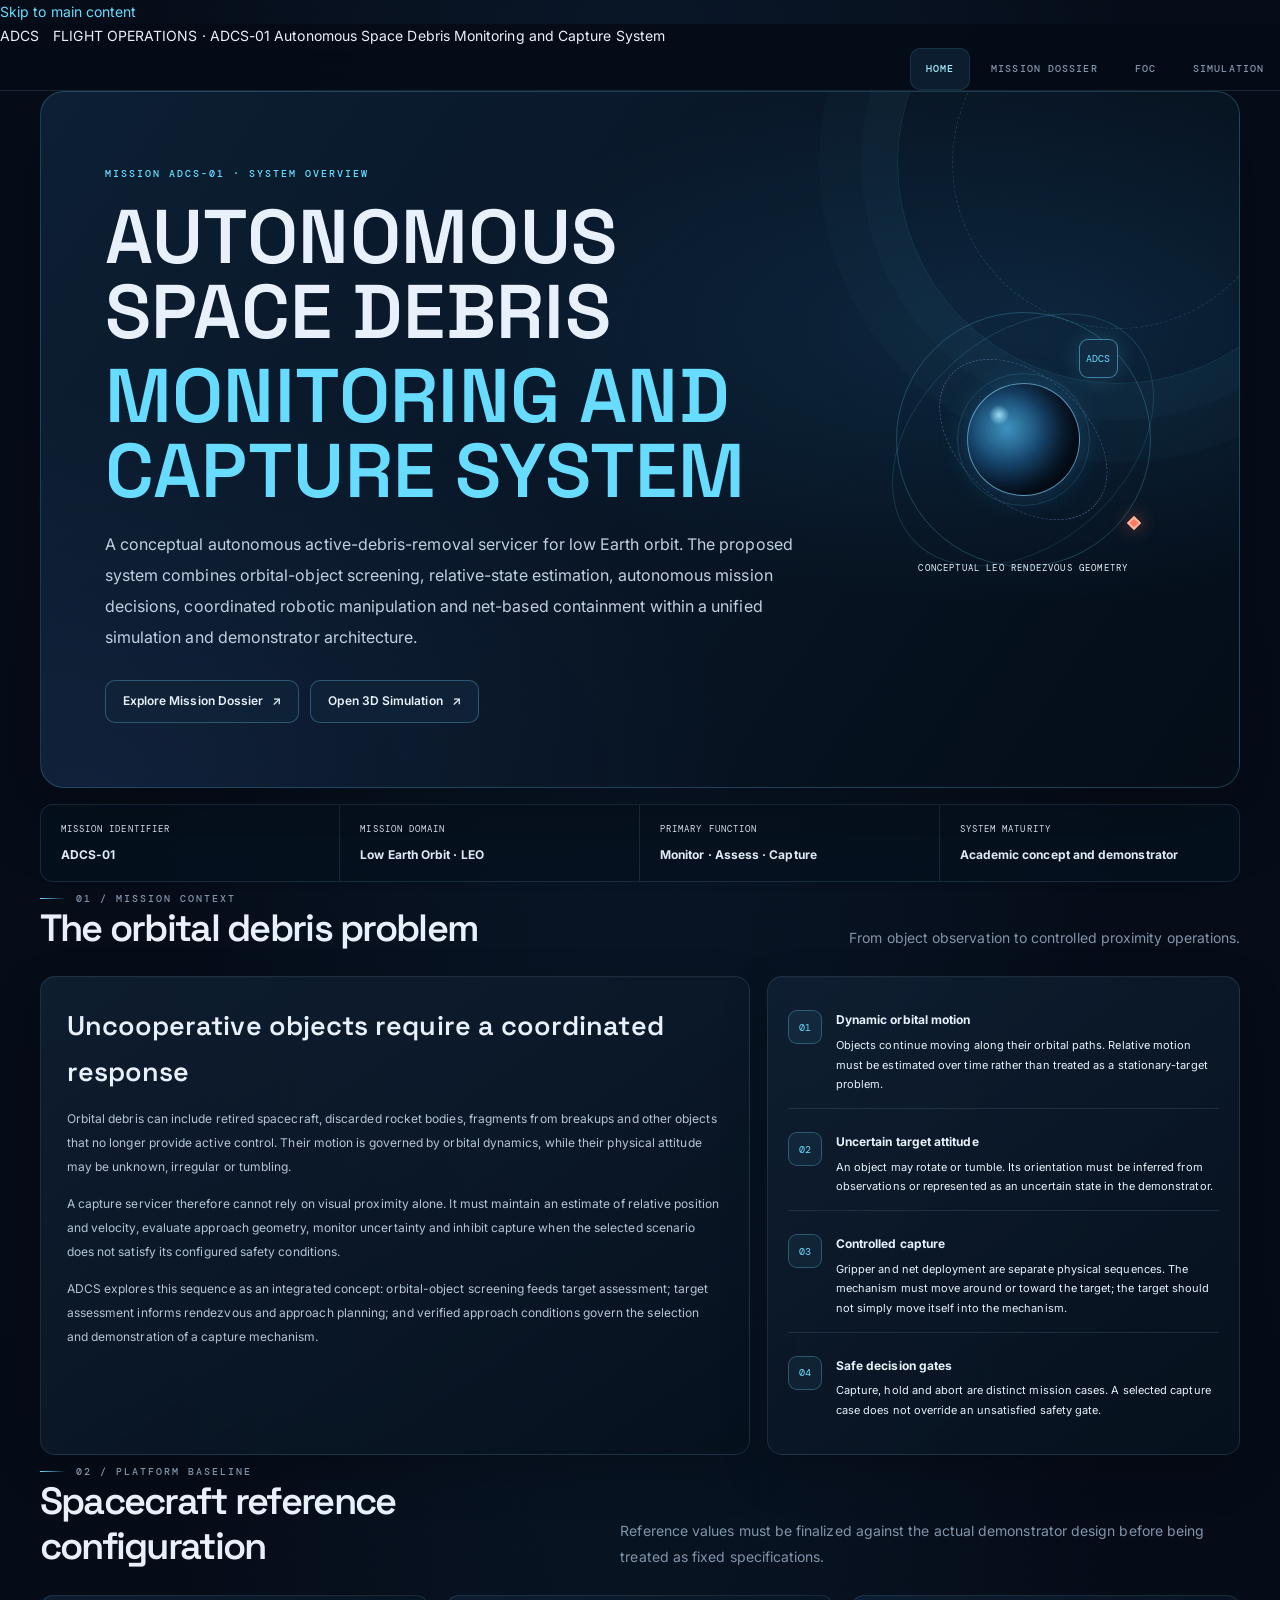
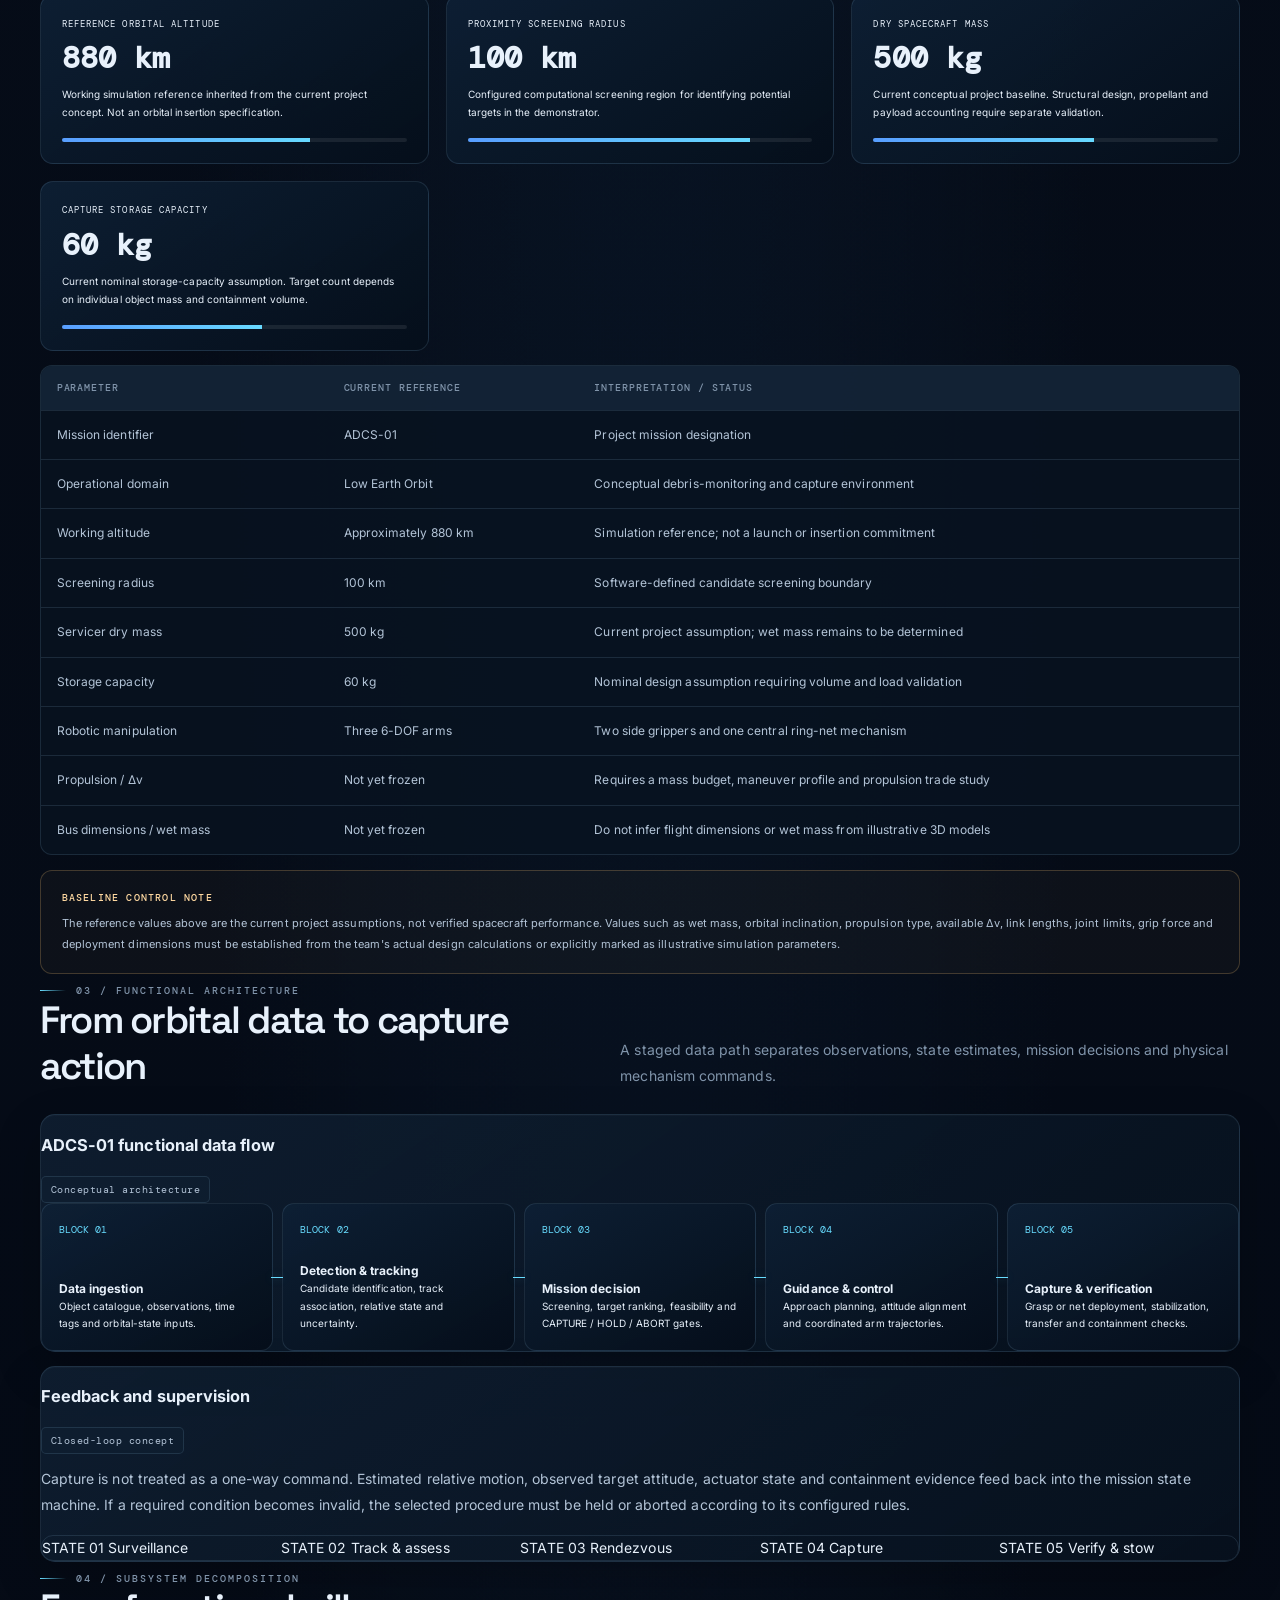
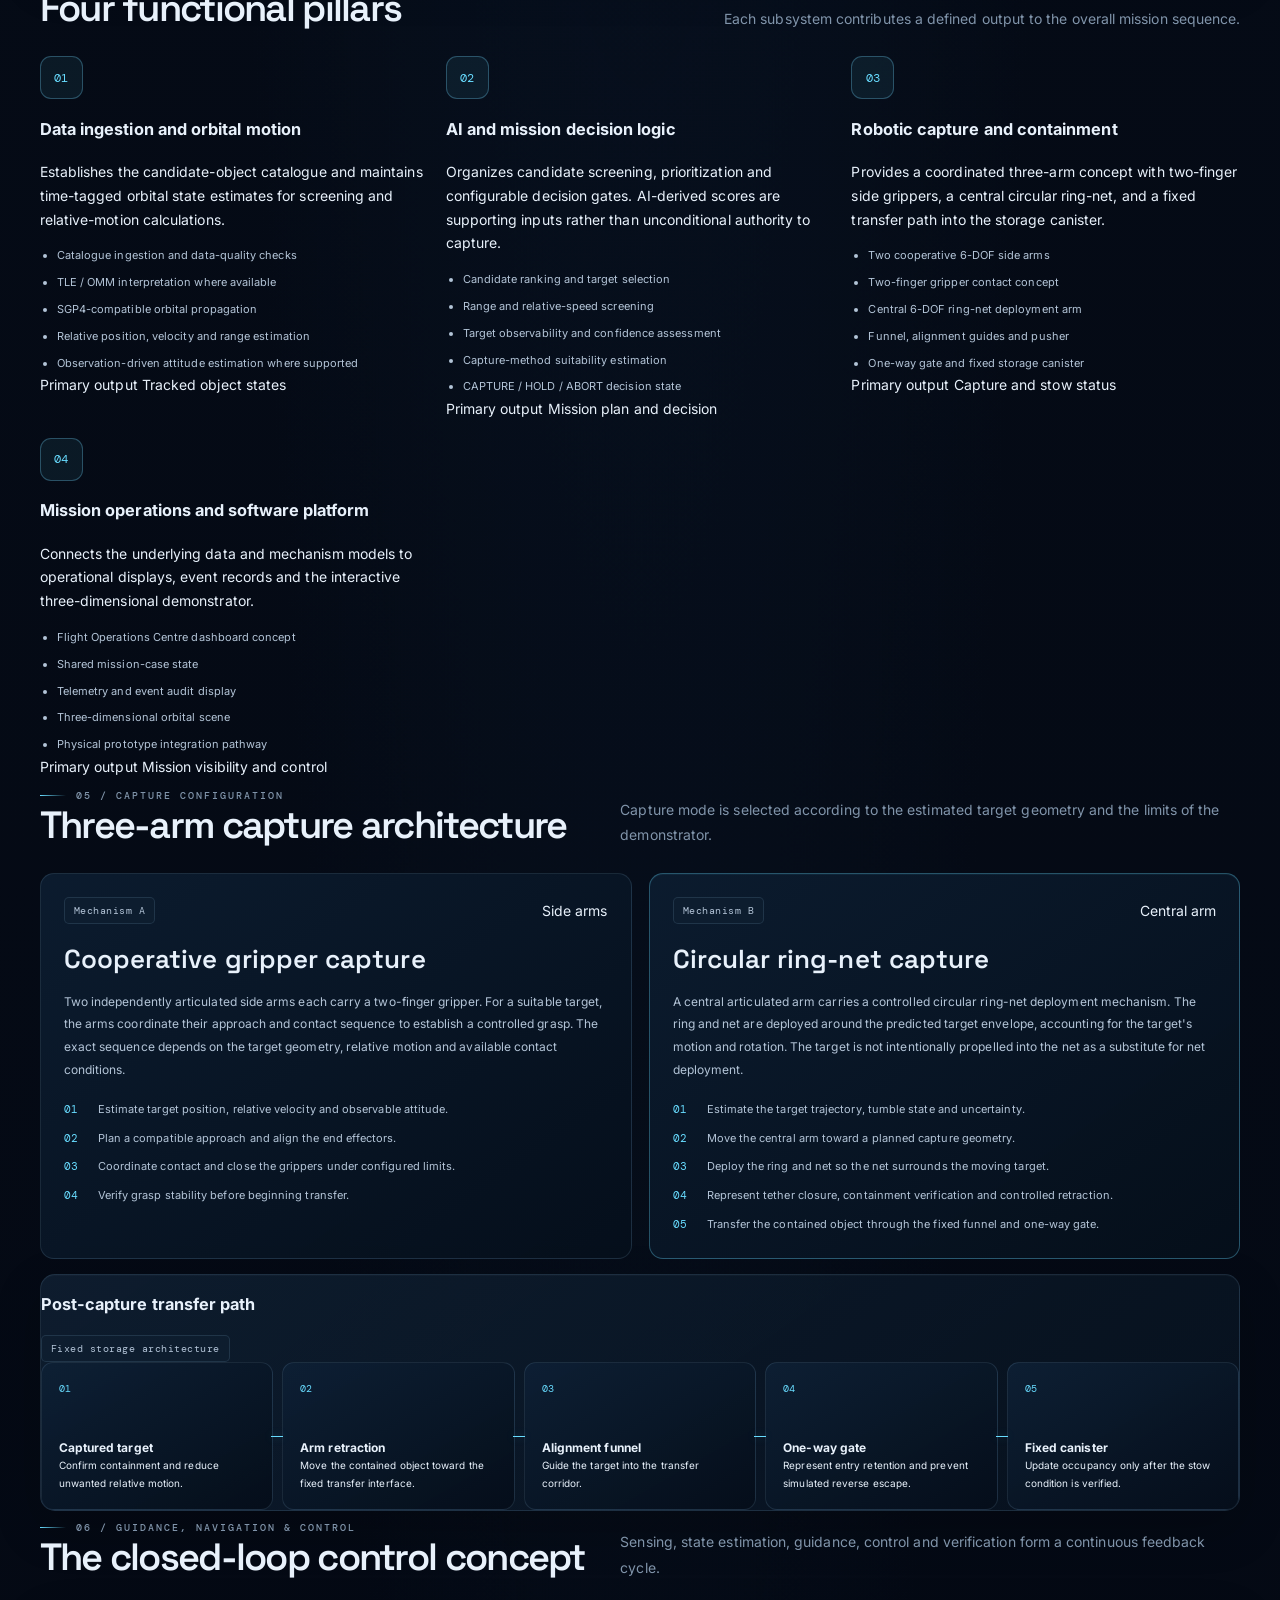
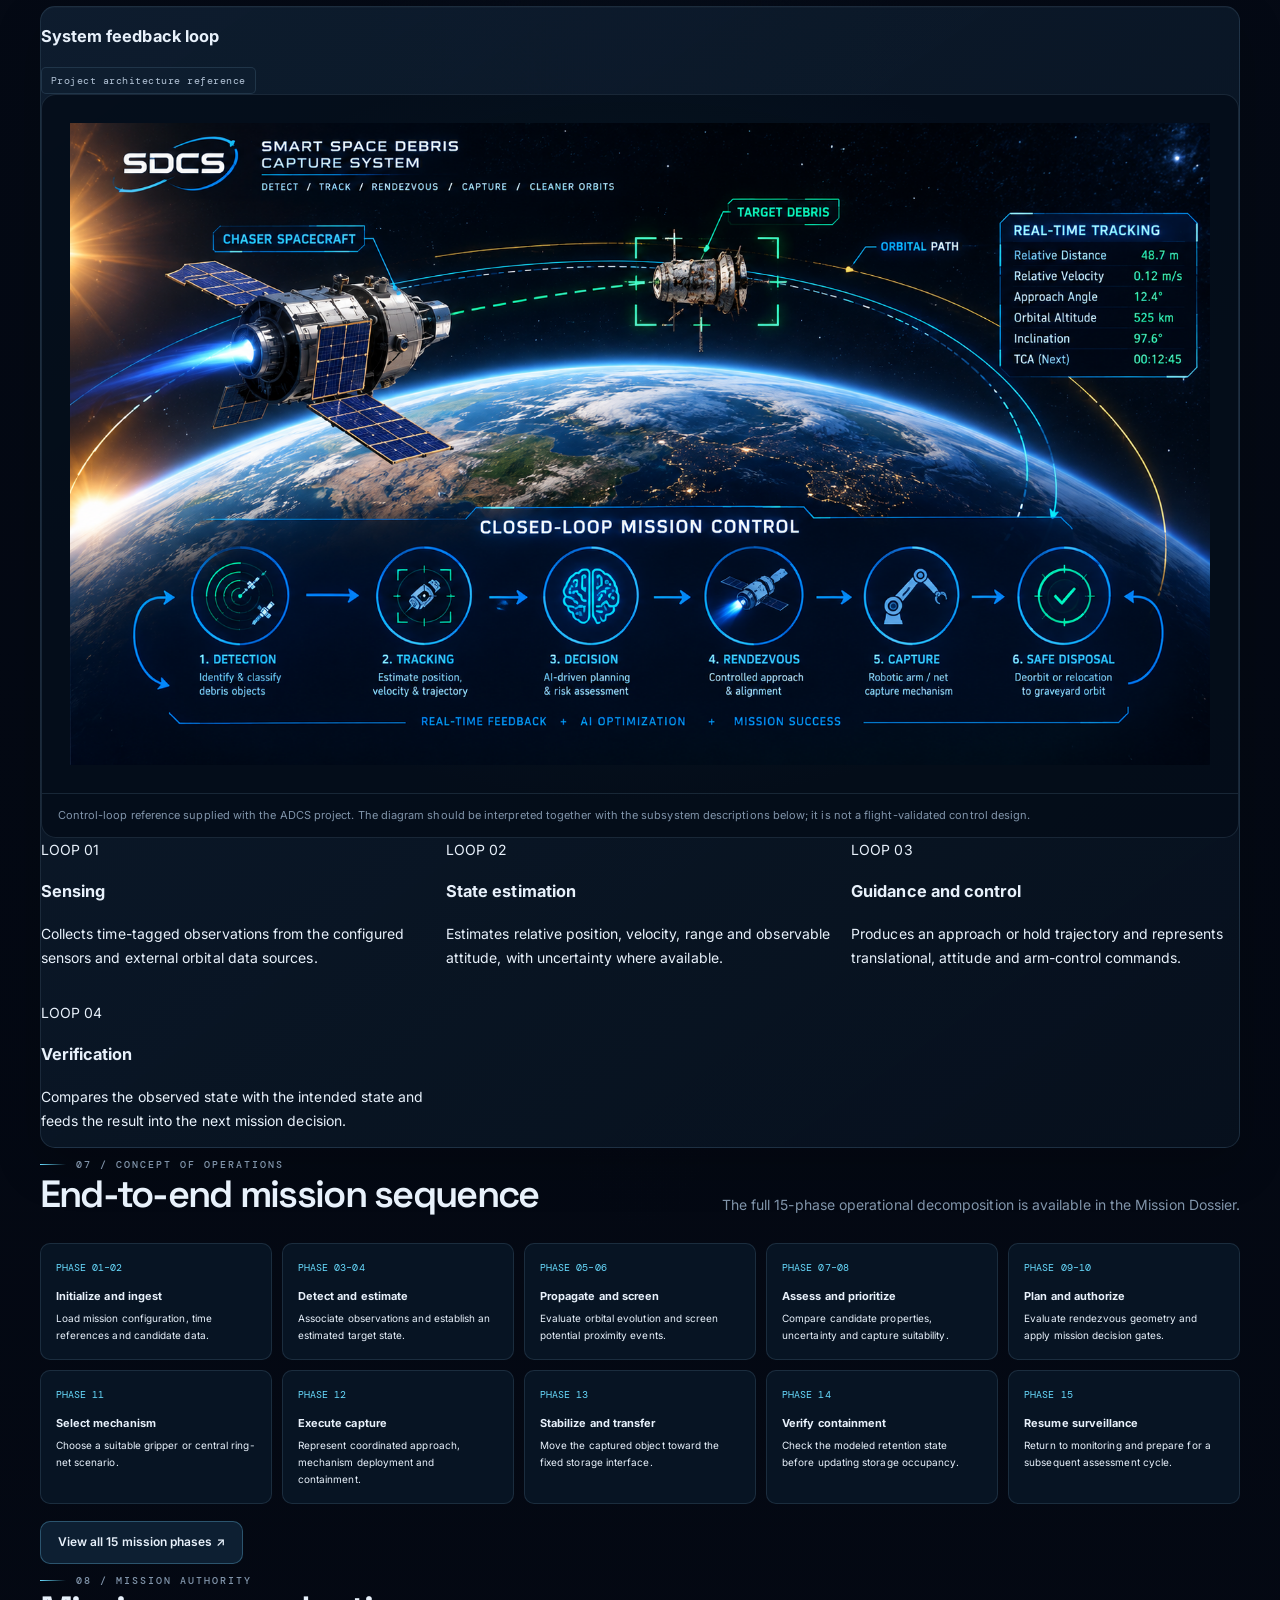
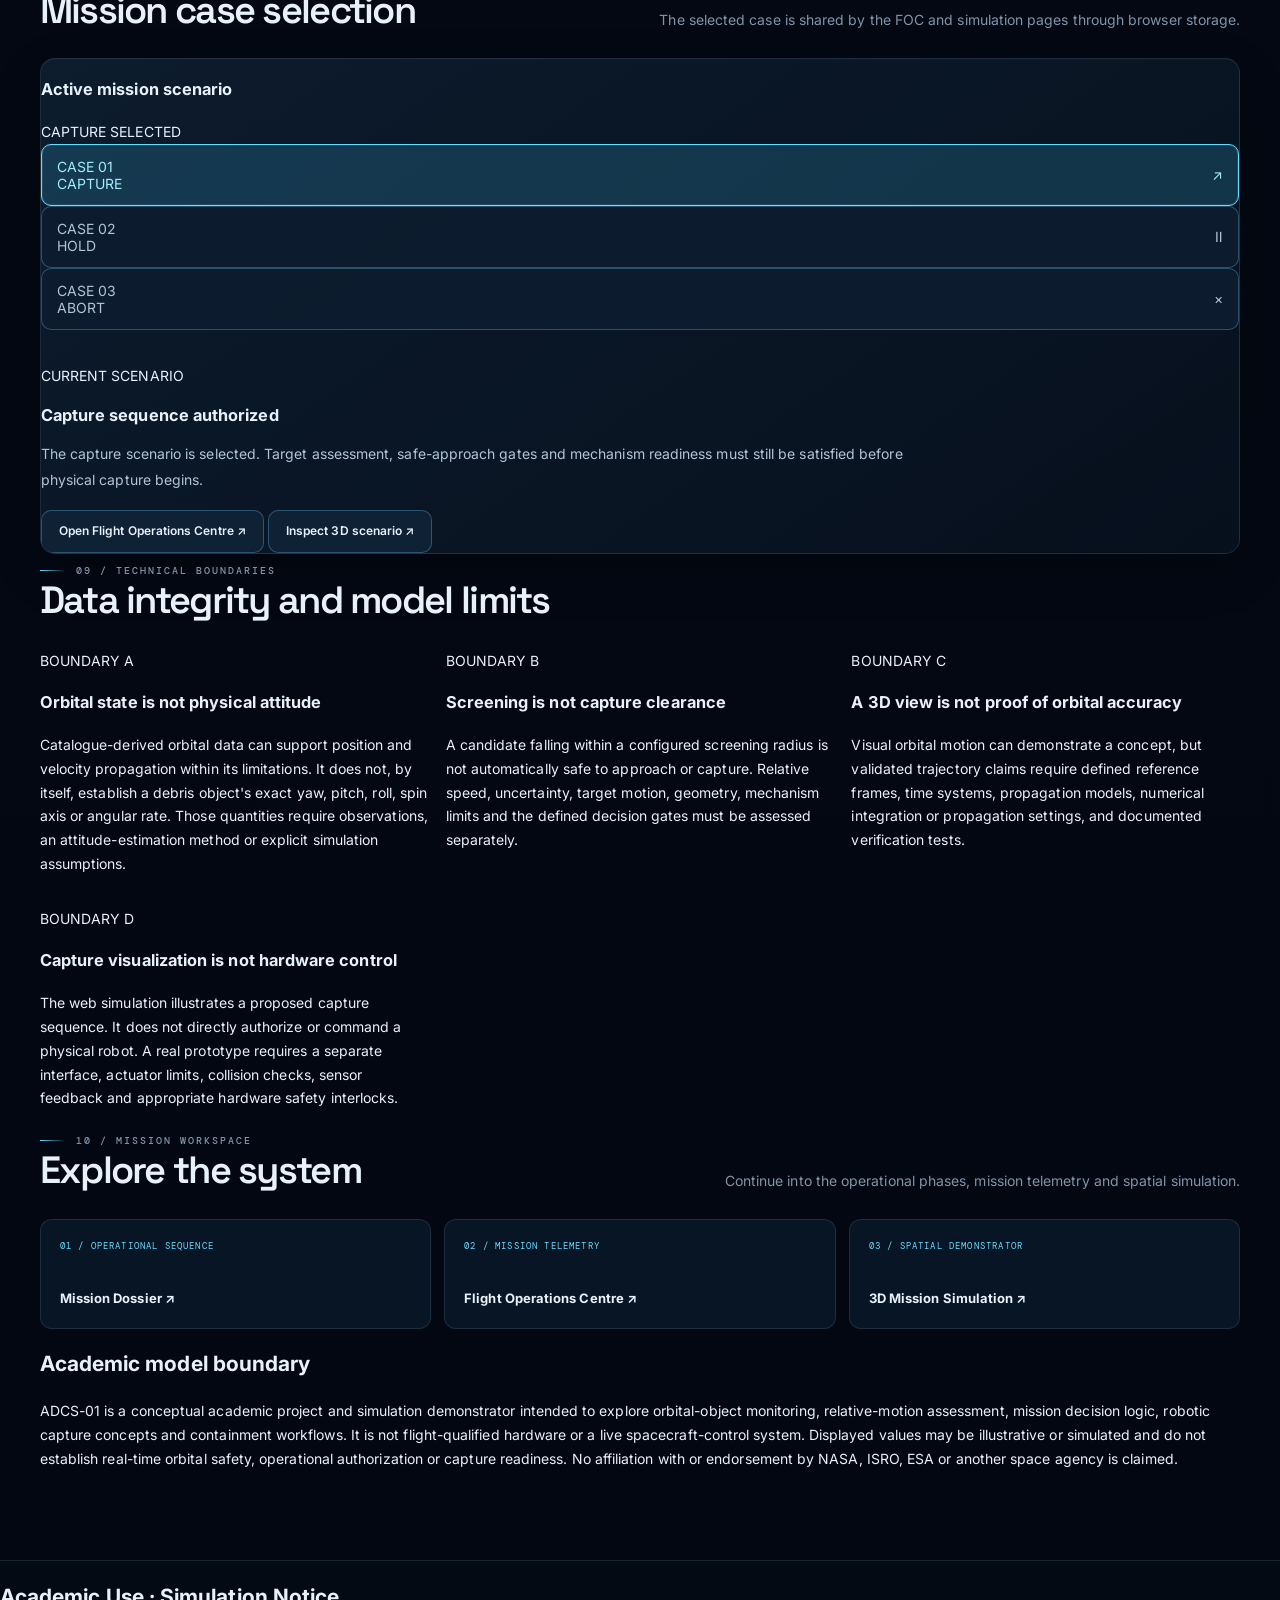
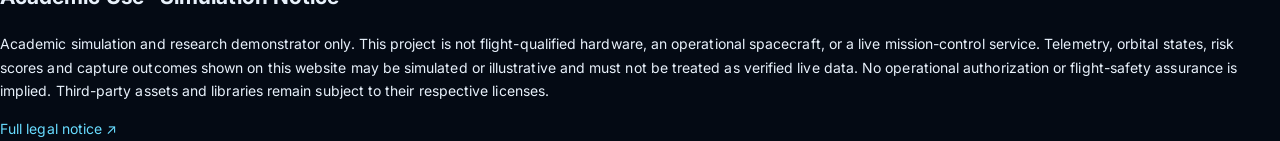
==== commit e9df2a08: "Update ADCS website pages and simulation" ====
--- a/DASHBOARD/index.html
+++ b/DASHBOARD/index.html
@@ -1,7 +1,1921 @@
-<!doctype html><html lang="en"><head><meta charset="utf-8"><meta name="viewport" content="width=device-width,initial-scale=1"><meta name="theme-color" content="#10081b"><meta name="description" content="System overview for the Autonomous Space Debris Monitoring & Capture System."><title>ADCS-01 | System Overview</title><link rel="preconnect" href="https://fonts.googleapis.com"><link rel="preconnect" href="https://fonts.gstatic.com" crossorigin><link href="https://fonts.googleapis.com/css2?family=Audiowide&family=Inter:wght@400;500;600;700;800&family=Michroma&family=Orbitron:wght@500;600;700;800;900&family=Space+Mono:wght@400;700&display=swap" rel="stylesheet"><style>
-:root{--bg:#10081b;--panel:#1b1030;--deep:#090511;--lav:#b99cff;--cyan:#76e6ff;--green:#7df0bd;--amber:#ffbf70;--red:#ff7187;--text:#e4ddef;--muted:#a79bb7;--line:rgba(185,156,255,.18);--max:1440px;--shadow:0 28px 80px rgba(0,0,0,.38)}
-*{box-sizing:border-box}html{scroll-behavior:smooth}body{margin:0;min-height:100vh;background:radial-gradient(circle at 78% 3%,rgba(130,83,199,.18),transparent 30%),radial-gradient(circle at 15% 25%,rgba(91,60,145,.12),transparent 32%),linear-gradient(180deg,var(--bg),#140b22 46%,#0c0613);color:var(--text);font-family:Inter,system-ui,sans-serif;line-height:1.65;overflow-x:hidden}body:before{content:"";position:fixed;inset:0;pointer-events:none;z-index:-1;opacity:.18;background-image:radial-gradient(circle,rgba(255,255,255,.35) 1px,transparent 1px);background-size:89px 89px}a{color:inherit;text-decoration:none}button{font:inherit}.wrap{width:min(var(--max),calc(100% - 48px));margin:auto;min-width:0}.header{position:sticky;top:0;z-index:100;background:rgba(10,5,18,.84);backdrop-filter:blur(18px);border-bottom:1px solid var(--line)}.nav{min-height:82px;display:flex;align-items:center;justify-content:space-between;gap:28px;min-width:0}.brand{display:flex;align-items:center;gap:13px;min-width:220px}.mark{width:42px;height:42px;border:1px solid var(--lav);transform:rotate(45deg);display:grid;place-items:center}.mark span{transform:rotate(-45deg);font:700 10px Space Mono;color:var(--lav)}.brand strong{display:block;font:800 15px Audiowide}.brand small{display:block;margin-top:3px;color:var(--muted);font:700 8px Space Mono;letter-spacing:.1em}.links{display:flex;align-items:center;justify-content:flex-end;gap:5px;flex-wrap:wrap}.links a{padding:10px 12px;color:#bdb3ce;font:700 9px Space Mono;border:1px solid transparent}.links a:hover,.links a.active{border-color:var(--line);background:rgba(185,156,255,.06);color:#fff}.live{color:var(--green)!important}.menu{display:none;background:none;border:1px solid var(--line);color:var(--text);padding:9px 12px}.mobile{display:none}.eyebrow{color:var(--cyan);font:700 9px Space Mono;letter-spacing:.18em}.hero{padding:78px 0 55px}.hero-grid{display:grid;grid-template-columns:minmax(0,1fr) minmax(420px,.92fr);gap:58px;align-items:center}.hero h1{margin:14px 0 22px;font:800 clamp(44px,6vw,86px)/.97 Audiowide;letter-spacing:-2px}.hero h1 span{display:block;color:var(--lav)}.lead{max-width:780px;color:#c9c0d4;font-size:17px;line-height:1.8}.chips{display:flex;flex-wrap:wrap;gap:8px;margin-top:25px}.chip{padding:8px 11px;border:1px solid var(--line);background:rgba(185,156,255,.035);font:700 8px Space Mono;color:#cfc4dc}.section{padding:74px 0}.section-head{max-width:880px;margin-bottom:30px}.section-head h2{margin:10px 0 13px;font:800 clamp(32px,4.4vw,58px)/1 Audiowide;letter-spacing:-1.5px}.section-head h2 span{color:var(--lav)}.section-head p{color:#aaa0b5;max-width:850px}.grid2{display:grid;grid-template-columns:minmax(0,1.2fr) minmax(0,.8fr);gap:22px}.grid3{display:grid;grid-template-columns:repeat(3,minmax(0,1fr));gap:18px}.panel{min-width:0;background:linear-gradient(145deg,rgba(31,17,51,.9),rgba(15,8,26,.92));border:1px solid var(--line);box-shadow:var(--shadow);padding:28px;position:relative;overflow:hidden}.panel:before{content:"";position:absolute;left:0;top:0;width:42%;height:1px;background:linear-gradient(90deg,var(--cyan),transparent)}.panel h3{margin:7px 0 12px;font:800 22px Orbitron}.panel p{color:#aaa0b4}.data-grid{display:grid;grid-template-columns:repeat(2,minmax(0,1fr));border:1px solid var(--line);margin-top:18px}.cell{padding:17px;border-right:1px solid var(--line);border-bottom:1px solid var(--line);min-width:0}.cell:nth-child(2n){border-right:0}.cell:nth-last-child(-n+2){border-bottom:0}.cell small{display:block;color:#776b83;font:700 7px Space Mono}.cell b{display:block;margin-top:7px;color:#f1eaff;font:800 13px Orbitron;overflow-wrap:anywhere}.tag{display:inline-flex;padding:5px 8px;border:1px solid var(--line);font:700 8px Space Mono;color:var(--cyan)}.hold{color:var(--amber)}.flow{display:grid;grid-template-columns:repeat(5,minmax(0,1fr));border:1px solid var(--line)}.flow article{padding:22px 18px;border-right:1px solid var(--line);background:rgba(185,156,255,.025)}.flow article:last-child{border-right:0}.flow .n{font:700 9px Space Mono;color:var(--cyan)}.flow h4{margin:10px 0 7px;font:800 15px Orbitron}.flow p{margin:0;color:#9e94a9;font-size:12px}.callout{padding:24px;border-left:3px solid var(--cyan);background:rgba(118,230,255,.035);border-top:1px solid var(--line);border-right:1px solid var(--line);border-bottom:1px solid var(--line)}.footer{margin-top:30px;padding:46px 0 35px;border-top:1px solid var(--line);background:rgba(6,3,12,.5)}.footer-grid{display:grid;grid-template-columns:minmax(0,1fr) auto;gap:35px}.footer-title{font:800 12px Orbitron;color:#f7f2ff}.footer-copy{margin-top:8px;color:#94889f;font-size:11px}.copyright{margin-top:15px;color:#7e7289;font-size:10px;line-height:1.7;max-width:900px}.footer-meta{text-align:right;color:#766a82;font:700 8px/1.9 Space Mono}.reveal{opacity:0;transform:translateY(28px);transition:opacity .7s ease,transform .7s ease}.reveal.show{opacity:1;transform:none}.left{transform:translateX(-35px)}.right{transform:translateX(35px)}.scale{transform:scale(.96)}@media(max-width:1120px){.hero-grid,.grid2{grid-template-columns:1fr}.links{display:none}.menu{display:block}.mobile.open{display:flex;flex-direction:column;gap:5px;padding:10px 24px 18px}.mobile a{padding:11px 12px;border:1px solid var(--line);font:700 9px Space Mono}.grid3{grid-template-columns:1fr 1fr}.flow{grid-template-columns:1fr 1fr}.flow article:nth-child(2){border-right:0}.flow article:nth-child(-n+3){border-bottom:1px solid var(--line)}}@media(max-width:700px){.wrap{width:min(100% - 28px,var(--max))}.brand{min-width:0}.brand small{display:none}.hero{padding-top:52px}.hero h1{font-size:44px}.lead{font-size:15px}.grid3,.data-grid{grid-template-columns:1fr}.cell,.cell:nth-child(2n){border-right:0}.cell:last-child{border-bottom:0}.flow{grid-template-columns:1fr}.flow article{border-right:0;border-bottom:1px solid var(--line)}.flow article:last-child{border-bottom:0}.panel{padding:21px}.footer-grid{grid-template-columns:1fr}.footer-meta{text-align:left}}@media(prefers-reduced-motion:reduce){.reveal{opacity:1;transform:none;transition:none}}
- .hero-console{min-height:470px;border:1px solid var(--line);background:radial-gradient(circle,rgba(104,74,173,.16),transparent 55%),#090511;position:relative;overflow:hidden;box-shadow:var(--shadow)}.earth{position:absolute;width:230px;height:230px;border-radius:50%;left:50%;top:50%;transform:translate(-50%,-50%);background:radial-gradient(circle at 36% 30%,#6585c4,#26355e 50%,#0b0b19 76%);box-shadow:0 0 70px rgba(91,132,255,.22),inset -28px -22px 45px rgba(0,0,0,.45)}.orb{position:absolute;left:50%;top:50%;width:82%;height:37%;border:1px solid rgba(118,230,255,.3);border-radius:50%;transform:translate(-50%,-50%) rotate(-18deg)}.orb.o2{width:93%;height:54%;border-color:rgba(185,156,255,.22);transform:translate(-50%,-50%) rotate(24deg)}.node{position:absolute;width:12px;height:12px;border-radius:50%;box-shadow:0 0 18px currentColor}.node.s{left:68%;top:33%;color:var(--cyan);background:var(--cyan)}.node.t{left:76%;top:56%;color:var(--red);background:var(--red)}.hud{position:absolute;padding:10px 12px;border:1px solid var(--line);background:rgba(8,4,14,.82);font:700 8px Space Mono;color:#b8aec1}.hud b{display:block;color:#fff;font:800 11px Orbitron;margin-top:4px}.h1{left:20px;top:22px}.h2{right:20px;top:22px}.h3{left:20px;bottom:22px}.h4{right:20px;bottom:22px}.architecture{display:grid;grid-template-columns:repeat(4,minmax(0,1fr));border:1px solid var(--line)}.arch{padding:24px 18px;border-right:1px solid var(--line)}.arch:last-child{border-right:0}.arch .n{color:var(--cyan);font:700 9px Space Mono}.arch h4{font:800 15px Orbitron;margin:10px 0 8px}.arch p{font-size:12px;color:#9e94a8;margin:0}@media(max-width:900px){.architecture{grid-template-columns:1fr 1fr}.arch:nth-child(2){border-right:0}.arch:nth-child(-n+2){border-bottom:1px solid var(--line)}}@media(max-width:600px){.architecture{grid-template-columns:1fr}.arch{border-right:0;border-bottom:1px solid var(--line)}.arch:last-child{border-bottom:0}}
-/* Compact legal footer */
-.legal-mini{margin-top:14px;padding-top:11px;border-top:1px solid var(--line);color:#756a80;font:500 8px/1.65 Inter,system-ui,sans-serif;max-width:980px}.legal-mini strong{color:#9a8eaa;font-weight:700}.legal-mini a{color:#9c8bc0;text-decoration:underline;text-decoration-color:rgba(156,139,192,.35);text-underline-offset:2px}.legal-mini a:hover{color:#c9b9ee}.legal-note{display:block;margin-top:3px;color:#655b6d;font-size:7.5px}
-</style></head><body><header class="header"><div class="wrap nav"><a class="brand" href="index.html"><span class="mark"><span>A1</span></span><span><strong>ADCS</strong><small>AUTONOMOUS ORBITAL OPERATIONS</small></span></a><nav class="links"><a href="index.html" data-page="index.html">Home</a><a href="system_operation.html" data-page="system_operation.html">Mission Dossier</a><a href="foc.html" data-page="foc.html">Flight Operations Centre</a><a href="orbitview.html" data-page="orbitview.html">OrbitView</a><a class="live" href="simulation.html">● Live Simulation</a></nav><button class="menu" id="menuBtn">MENU</button></div><nav class="wrap mobile" id="mobile"><a href="index.html">Home</a><a href="system_operation.html">Mission Dossier</a><a href="foc.html">Flight Operations Centre</a><a href="orbitview.html">OrbitView</a><a href="simulation.html">Live Simulation</a></nav></header><main><section class="hero"><div class="wrap hero-grid"><div class="reveal left"><div class="eyebrow">01 / SYSTEM OVERVIEW / ADCS-01</div><h1>Autonomous Space Debris <span>Monitoring &amp; Capture System</span></h1><p class="lead">A conceptual spacecraft system for detecting, tracking and assessing orbital debris before carrying out a controlled rendezvous and capture sequence. The project combines orbital data processing, mission decision logic, simulation and a laboratory-scale robotic capture interface.</p><div class="chips"><span class="chip">LOW EARTH ORBIT</span><span class="chip">MULTI-OBJECT TRACKING</span><span class="chip">RELATIVE NAVIGATION</span><span class="chip">ROBOTIC CAPTURE</span><span class="chip">SIMULATION MODEL</span></div></div><div class="hero-console reveal right"><div class="orb"></div><div class="orb o2"></div><div class="earth"></div><div class="node s"></div><div class="node t"></div><div class="hud h1">SERVICER<b>ADCS-01</b></div><div class="hud h2">ACTIVE TARGET<b>TRK_4211</b></div><div class="hud h3">MISSION STATE<b>ASSESSMENT</b></div><div class="hud h4">DECISION<b>HOLD</b></div></div></div></section><section class="section"><div class="wrap"><div class="section-head reveal"><div class="eyebrow">MISSION PURPOSE</div><h2>The system is built around a simple <span>operational chain.</span></h2><p>The spacecraft first establishes an orbital picture, obtains a target state, checks the conditions for close approach and only then permits the capture sequence to proceed.</p></div><div class="flow"><article><span class="n">01</span><h4>OBSERVE</h4><p>Collect orbital and relative-state information.</p></article><article><span class="n">02</span><h4>ESTIMATE</h4><p>Build a usable position and velocity record.</p></article><article><span class="n">03</span><h4>DECIDE</h4><p>Check risk, feasibility and available margin.</p></article><article><span class="n">04</span><h4>APPROACH</h4><p>Control the proximity sequence.</p></article><article><span class="n">05</span><h4>CAPTURE</h4><p>Secure, transfer and contain the object.</p></article></div></div></section><section class="section"><div class="wrap"><div class="section-head reveal"><div class="eyebrow">SYSTEM ARCHITECTURE</div><h2>Four engineering layers keep the <span>interfaces clear.</span></h2></div><div class="architecture"><article class="arch"><span class="n">01</span><h4>ORBITAL DATA</h4><p>Catalog data, state extraction, proximity filtering and multi-object tracking.</p></article><article class="arch"><span class="n">02</span><h4>MISSION LOGIC</h4><p>Prediction, risk assessment, target selection and state-machine control.</p></article><article class="arch"><span class="n">03</span><h4>SIMULATION</h4><p>Earth-centred visualization, relative motion and capture behaviour.</p></article><article class="arch"><span class="n">04</span><h4>PHYSICAL INTERFACE</h4><p>Local capture coordinates, inverse kinematics, serial commands and prototype actuation.</p></article></div></div></section><section class="section"><div class="wrap grid2"><div class="panel reveal left"><div class="eyebrow">CURRENT MISSION RECORD</div><h3>Target state at the present model checkpoint</h3><div class="data-grid"><div class="cell"><small>MISSION</small><b>MIS-2026-001</b></div><div class="cell"><small>TRACKING ID</small><b>TRK_4211</b></div><div class="cell"><small>TARGET</small><b>THORAD AGENA D DEB</b></div><div class="cell"><small>ORBIT CLASS</small><b>LEO</b></div><div class="cell"><small>ALTITUDE</small><b>840.385 km</b></div><div class="cell"><small>INCLINATION</small><b>70.0721°</b></div><div class="cell"><small>SEPARATION</small><b>47.745 km</b></div><div class="cell"><small>DECISION</small><b class="hold">HOLD</b></div></div></div><div class="panel reveal right"><div class="eyebrow">MODEL BOUNDARY</div><h3>What this interface represents</h3><p>The dashboard presents a conceptual engineering model. It does not represent live spacecraft telemetry, certified flight software, a flight-qualified collision-avoidance system or an operational command link.</p><div class="callout"><strong>Current decision:</strong> HOLD. The project prediction record states that the capture score is below the operational threshold.</div></div></div></section></main><footer class="footer"><div class="wrap footer-grid"><div><div class="footer-title">AUTONOMOUS SPACE DEBRIS MONITORING &amp; CAPTURE SYSTEM</div><div class="footer-copy">ADCS-01 · System Overview</div><div class="legal-mini"><strong>© 2026 ADCS 2026 Project. All rights reserved.</strong> Educational and simulation project; no flight certification, operational authorization, or deployment claim is made. Third-party materials remain subject to their applicable licences and terms. <a href="legal.html">Legal &amp; Notices</a><span class="legal-note">This website is provided for educational, research, visualization, and demonstration purposes.</span></div></div><div class="footer-meta">SYSTEM OVERVIEW / MODEL CONTEXT<br>ACADEMIC ENGINEERING PROJECT<br>MODEL / SIMULATION CONTEXT<br>2026</div></div></footer><script>(()=>{const p=location.pathname.split('/').pop()||'index.html';document.querySelectorAll('[data-page]').forEach(a=>{if(a.dataset.page===p)a.classList.add('active')});const b=document.getElementById('menuBtn'),m=document.getElementById('mobile');b?.addEventListener('click',()=>m.classList.toggle('open'));const io=new IntersectionObserver(es=>es.forEach(e=>{if(e.isIntersecting){e.target.classList.add('show');io.unobserve(e.target)}}),{threshold:.12});document.querySelectorAll('.reveal').forEach(e=>io.observe(e));})();</script></body></html>+
+<!DOCTYPE html>
+<html lang="en">
+<head>
+  <meta charset="UTF-8">
+  <meta name="viewport" content="width=device-width, initial-scale=1.0">
+  <meta name="theme-color" content="#06101d">
+
+  <title>ADCS-01 | System Overview</title>
+
+  <meta
+    name="description"
+    content="System overview, spacecraft baseline, mission architecture, autonomous decision logic and capture concept for the Autonomous Space Debris Monitoring and Capture System."
+  >
+
+  <link rel="stylesheet" href="assets/site.css">
+  <script src="assets/site.js" defer></script>
+
+  <style>
+    /* HOME PAGE-SPECIFIC PRESENTATION */
+
+    .home-hero {
+      position: relative;
+      isolation: isolate;
+      overflow: hidden;
+      padding: clamp(30px, 5vw, 66px);
+      border: 1px solid rgba(103, 217, 255, 0.22);
+      border-radius: 24px;
+      background:
+        radial-gradient(ellipse at 83% 35%, rgba(35, 113, 171, 0.21), transparent 42%),
+        radial-gradient(ellipse at 5% 100%, rgba(64, 88, 167, 0.12), transparent 40%),
+        linear-gradient(125deg, rgba(13, 32, 53, 0.97), rgba(4, 13, 24, 0.98));
+      box-shadow: 0 24px 80px rgba(0, 0, 0, 0.24);
+    }
+
+    .home-hero::before {
+      position: absolute;
+      z-index: -1;
+      top: -150px;
+      right: -100px;
+      width: 440px;
+      aspect-ratio: 1;
+      content: "";
+      border: 1px solid rgba(103, 217, 255, 0.12);
+      border-radius: 50%;
+      box-shadow:
+        0 0 0 36px rgba(103, 217, 255, 0.025),
+        0 0 0 78px rgba(103, 217, 255, 0.018);
+    }
+
+    .home-hero::after {
+      position: absolute;
+      z-index: -1;
+      top: -95px;
+      right: -45px;
+      width: 330px;
+      aspect-ratio: 1;
+      content: "";
+      border: 1px dashed rgba(103, 217, 255, 0.17);
+      border-radius: 50%;
+      animation: orbit-drift 55s linear infinite;
+    }
+
+    @keyframes orbit-drift {
+      to { transform: rotate(360deg); }
+    }
+
+    .home-hero__grid {
+      display: grid;
+      grid-template-columns: minmax(0, 1.55fr) minmax(245px, 0.65fr);
+      align-items: center;
+      gap: 42px;
+    }
+
+    .home-hero__title {
+      max-width: 900px;
+      margin: 17px 0 20px;
+      font-family: var(--font-display);
+      font-size: clamp(40px, 6vw, 76px);
+      font-weight: 600;
+      letter-spacing: 0.005em;
+      line-height: 0.99;
+      text-wrap: balance;
+    }
+
+    .home-hero__title span {
+      display: block;
+      margin-top: 9px;
+      color: var(--cyan);
+    }
+
+    .home-hero__description {
+      max-width: 790px;
+      margin: 0;
+      color: #c0d0e0;
+      font-size: clamp(13px, 1.4vw, 16px);
+      line-height: 1.95;
+    }
+
+    .home-hero__actions {
+      display: flex;
+      flex-wrap: wrap;
+      gap: 11px;
+      margin-top: 27px;
+    }
+
+    .hero-orbit-graphic {
+      position: relative;
+      display: grid;
+      width: 100%;
+      max-width: 340px;
+      aspect-ratio: 1;
+      place-items: center;
+      justify-self: center;
+    }
+
+    .hero-orbit-graphic__ring {
+      position: absolute;
+      inset: 8%;
+      border: 1px solid rgba(103, 217, 255, 0.24);
+      border-radius: 50%;
+    }
+
+    .hero-orbit-graphic__ring:nth-child(2) {
+      inset: 18%;
+      transform: rotate(42deg) scaleY(0.65);
+      border-style: dashed;
+      border-color: rgba(166, 161, 255, 0.4);
+    }
+
+    .hero-orbit-graphic__ring:nth-child(3) {
+      inset: 1%;
+      transform: rotate(-42deg) scaleY(0.7);
+      border-color: rgba(103, 217, 255, 0.17);
+    }
+
+    .hero-orbit-graphic__earth {
+      position: relative;
+      display: grid;
+      width: 37%;
+      aspect-ratio: 1;
+      place-items: center;
+      border: 1px solid rgba(137, 220, 255, 0.6);
+      border-radius: 50%;
+      background:
+        radial-gradient(circle at 28% 28%, rgba(169, 230, 255, 0.9), transparent 9%),
+        radial-gradient(ellipse at 35% 40%, #3d93be 0%, #17456d 38%, #07172c 72%);
+      box-shadow:
+        0 0 28px rgba(54, 157, 228, 0.26),
+        inset -18px -8px 28px rgba(0, 0, 0, 0.6);
+    }
+
+    .hero-orbit-graphic__earth::before {
+      position: absolute;
+      inset: -10%;
+      content: "";
+      border: 1px solid rgba(103, 217, 255, 0.15);
+      border-radius: 50%;
+    }
+
+    .hero-orbit-graphic__satellite {
+      position: absolute;
+      z-index: 2;
+      top: 17%;
+      right: 19%;
+      display: grid;
+      width: 39px;
+      height: 39px;
+      place-items: center;
+      border: 1px solid rgba(103, 217, 255, 0.5);
+      border-radius: 9px;
+      background: #102b42;
+      color: var(--cyan);
+      font-family: var(--font-mono);
+      font-size: 10px;
+      box-shadow: 0 0 22px rgba(103, 217, 255, 0.18);
+    }
+
+    .hero-orbit-graphic__target {
+      position: absolute;
+      right: 12%;
+      bottom: 21%;
+      width: 10px;
+      height: 10px;
+      border: 2px solid #ffb6a2;
+      transform: rotate(45deg);
+      background: #ff785f;
+      box-shadow: 0 0 17px rgba(255, 120, 95, 0.65);
+    }
+
+    .hero-orbit-graphic__label {
+      position: absolute;
+      bottom: 5%;
+      left: 50%;
+      width: max-content;
+      max-width: 90%;
+      transform: translateX(-50%);
+      color: var(--muted);
+      font-family: var(--font-mono);
+      font-size: 9px;
+      letter-spacing: 0.13em;
+      text-align: center;
+      text-transform: uppercase;
+    }
+
+    .home-identity-strip {
+      display: grid;
+      grid-template-columns: repeat(4, minmax(0, 1fr));
+      margin-top: 16px;
+      overflow: hidden;
+      border: 1px solid var(--line);
+      border-radius: 13px;
+      background: rgba(7, 18, 31, 0.84);
+    }
+
+    .home-identity-strip__item {
+      padding: 17px 20px;
+      border-right: 1px solid var(--line);
+    }
+
+    .home-identity-strip__item:last-child {
+      border-right: 0;
+    }
+
+    .home-identity-strip__label {
+      display: block;
+      color: var(--muted);
+      font-family: var(--font-mono);
+      font-size: 9px;
+      letter-spacing: 0.12em;
+      text-transform: uppercase;
+    }
+
+    .home-identity-strip__value {
+      display: block;
+      margin-top: 7px;
+      color: var(--text);
+      font-size: 12px;
+      font-weight: 700;
+      line-height: 1.6;
+    }
+
+    .problem-grid {
+      display: grid;
+      grid-template-columns: minmax(0, 1.2fr) minmax(0, 0.8fr);
+      gap: 17px;
+    }
+
+    .problem-copy {
+      padding: 26px;
+    }
+
+    .problem-copy h3 {
+      margin: 0 0 12px;
+      font-family: var(--font-display);
+      font-size: 27px;
+      font-weight: 600;
+    }
+
+    .problem-copy p {
+      margin: 0 0 13px;
+      color: var(--text-soft);
+      font-size: 12px;
+      line-height: 2;
+    }
+
+    .problem-copy p:last-child {
+      margin-bottom: 0;
+    }
+
+    .problem-points {
+      display: grid;
+      gap: 10px;
+      padding: 20px;
+    }
+
+    .problem-point {
+      display: grid;
+      grid-template-columns: 36px minmax(0, 1fr);
+      align-items: start;
+      gap: 12px;
+      padding: 13px 0;
+      border-bottom: 1px solid var(--line);
+    }
+
+    .problem-point:last-child {
+      border-bottom: 0;
+    }
+
+    .problem-point__icon {
+      display: grid;
+      width: 34px;
+      height: 34px;
+      place-items: center;
+      border: 1px solid var(--line-strong);
+      border-radius: 9px;
+      background: rgba(103, 217, 255, 0.06);
+      color: var(--cyan);
+      font-family: var(--font-mono);
+      font-size: 10px;
+    }
+
+    .problem-point h4 {
+      margin: 0 0 5px;
+      font-size: 12px;
+    }
+
+    .problem-point p {
+      margin: 0;
+      color: var(--muted);
+      font-size: 11px;
+      line-height: 1.8;
+    }
+
+    .spec-card {
+      position: relative;
+      min-width: 0;
+      padding: 21px;
+      border: 1px solid var(--line);
+      border-radius: 13px;
+      background: linear-gradient(145deg, rgba(14, 32, 53, 0.9), rgba(5, 15, 27, 0.95));
+    }
+
+    .spec-card__label {
+      display: block;
+      color: var(--muted);
+      font-family: var(--font-mono);
+      font-size: 9px;
+      letter-spacing: 0.12em;
+      text-transform: uppercase;
+    }
+
+    .spec-card__value {
+      display: block;
+      margin-top: 8px;
+      color: var(--text);
+      font-family: var(--font-mono);
+      font-size: clamp(21px, 2.4vw, 30px);
+      line-height: 1.2;
+      overflow-wrap: anywhere;
+    }
+
+    .spec-card__note {
+      display: block;
+      margin-top: 9px;
+      color: var(--muted);
+      font-size: 10px;
+      line-height: 1.8;
+    }
+
+    .spec-card__bar {
+      height: 4px;
+      margin-top: 17px;
+      overflow: hidden;
+      border-radius: 8px;
+      background: rgba(255, 255, 255, 0.08);
+    }
+
+    .spec-card__bar span {
+      display: block;
+      width: var(--bar-width, 65%);
+      height: 100%;
+      background: linear-gradient(90deg, #589eff, #67d9ff);
+    }
+
+    .architecture-flow {
+      display: grid;
+      grid-template-columns: repeat(5, minmax(0, 1fr));
+      gap: 9px;
+      align-items: stretch;
+    }
+
+    .architecture-node {
+      position: relative;
+      display: flex;
+      min-height: 148px;
+      flex-direction: column;
+      justify-content: space-between;
+      gap: 13px;
+      padding: 17px;
+      border: 1px solid var(--line);
+      border-radius: 12px;
+      background: linear-gradient(150deg, rgba(14, 32, 53, 0.92), rgba(5, 14, 26, 0.97));
+    }
+
+    .architecture-node:not(:last-child)::after {
+      position: absolute;
+      z-index: 2;
+      top: 50%;
+      right: -11px;
+      width: 12px;
+      height: 1px;
+      content: "";
+      background: var(--cyan);
+      box-shadow: 0 0 8px rgba(103, 217, 255, 0.35);
+    }
+
+    .architecture-node__number {
+      color: var(--cyan);
+      font-family: var(--font-mono);
+      font-size: 10px;
+    }
+
+    .architecture-node h3 {
+      margin: 0;
+      font-size: 12px;
+      line-height: 1.5;
+    }
+
+    .architecture-node p {
+      margin: 0;
+      color: var(--muted);
+      font-size: 10px;
+      line-height: 1.75;
+    }
+
+    .pillar-card {
+      min-height: 100%;
+    }
+
+    .pillar-card__symbol {
+      display: grid;
+      width: 43px;
+      height: 43px;
+      place-items: center;
+      border: 1px solid var(--line-strong);
+      border-radius: 11px;
+      background: rgba(103, 217, 255, 0.07);
+      color: var(--cyan);
+      font-family: var(--font-mono);
+      font-size: 12px;
+    }
+
+    .pillar-card ul {
+      display: grid;
+      gap: 7px;
+      margin: 15px 0 0;
+      padding-left: 17px;
+      color: var(--text-soft);
+      font-size: 11px;
+      line-height: 1.8;
+    }
+
+    .capture-layout {
+      display: grid;
+      grid-template-columns: minmax(0, 1fr) minmax(0, 1fr);
+      gap: 17px;
+    }
+
+    .capture-option {
+      padding: 23px;
+      border: 1px solid var(--line);
+      border-radius: 14px;
+      background: linear-gradient(145deg, rgba(12, 29, 48, 0.94), rgba(5, 15, 27, 0.96));
+    }
+
+    .capture-option--featured {
+      border-color: rgba(103, 217, 255, 0.33);
+      box-shadow: inset 0 1px rgba(103, 217, 255, 0.06);
+    }
+
+    .capture-option__top {
+      display: flex;
+      align-items: center;
+      justify-content: space-between;
+      gap: 12px;
+    }
+
+    .capture-option__title {
+      margin: 13px 0 9px;
+      font-family: var(--font-display);
+      font-size: 26px;
+      font-weight: 600;
+    }
+
+    .capture-option__description {
+      margin: 0;
+      color: var(--text-soft);
+      font-size: 12px;
+      line-height: 1.9;
+    }
+
+    .capture-option__steps {
+      display: grid;
+      gap: 9px;
+      margin: 18px 0 0;
+      padding: 0;
+      list-style: none;
+    }
+
+    .capture-option__steps li {
+      display: grid;
+      grid-template-columns: 25px minmax(0, 1fr);
+      gap: 9px;
+      color: var(--text-soft);
+      font-size: 11px;
+      line-height: 1.8;
+    }
+
+    .capture-option__steps li span:first-child {
+      color: var(--cyan);
+      font-family: var(--font-mono);
+    }
+
+    .mission-sequence {
+      display: grid;
+      grid-template-columns: repeat(5, minmax(0, 1fr));
+      gap: 10px;
+    }
+
+    .mission-sequence__step {
+      position: relative;
+      min-height: 112px;
+      padding: 15px;
+      border: 1px solid var(--line);
+      border-radius: 10px;
+      background: rgba(9, 23, 39, 0.83);
+    }
+
+    .mission-sequence__step span {
+      display: block;
+      color: var(--cyan);
+      font-family: var(--font-mono);
+      font-size: 10px;
+    }
+
+    .mission-sequence__step h3 {
+      margin: 12px 0 5px;
+      font-size: 11px;
+      line-height: 1.55;
+    }
+
+    .mission-sequence__step p {
+      margin: 0;
+      color: var(--muted);
+      font-size: 10px;
+      line-height: 1.7;
+    }
+
+    .control-loop-caption {
+      padding: 18px 20px;
+      border-top: 1px solid var(--line);
+      color: var(--text-soft);
+      font-size: 11px;
+      line-height: 1.9;
+    }
+
+    .baseline-note {
+      padding: 18px 21px;
+      border: 1px solid rgba(255, 200, 121, 0.22);
+      border-radius: 12px;
+      background: rgba(255, 200, 121, 0.035);
+    }
+
+    .baseline-note h3 {
+      margin: 0 0 7px;
+      color: #ffd9a1;
+      font-family: var(--font-mono);
+      font-size: 10px;
+      font-weight: 500;
+      letter-spacing: 0.12em;
+      text-transform: uppercase;
+    }
+
+    .baseline-note p {
+      margin: 0;
+      color: var(--text-soft);
+      font-size: 11px;
+      line-height: 1.9;
+    }
+
+    .home-end-links {
+      display: grid;
+      grid-template-columns: repeat(3, minmax(0, 1fr));
+      gap: 13px;
+    }
+
+    .home-end-link {
+      display: flex;
+      min-height: 110px;
+      flex-direction: column;
+      justify-content: space-between;
+      gap: 12px;
+      padding: 19px;
+      border: 1px solid var(--line);
+      border-radius: 12px;
+      background: rgba(10, 25, 42, 0.84);
+      color: var(--text);
+      transition: border-color 180ms ease, transform 180ms ease;
+    }
+
+    .home-end-link:hover {
+      transform: translateY(-2px);
+      border-color: var(--line-strong);
+      color: var(--text);
+    }
+
+    .home-end-link span {
+      color: var(--cyan);
+      font-family: var(--font-mono);
+      font-size: 9px;
+      letter-spacing: 0.13em;
+      text-transform: uppercase;
+    }
+
+    .home-end-link strong {
+      font-size: 13px;
+    }
+
+    @media (max-width: 1000px) {
+      .home-hero__grid {
+        grid-template-columns: minmax(0, 1fr) 260px;
+        gap: 20px;
+      }
+
+      .architecture-flow {
+        grid-template-columns: repeat(3, minmax(0, 1fr));
+      }
+
+      .architecture-node:not(:last-child)::after {
+        display: none;
+      }
+
+      .mission-sequence {
+        grid-template-columns: repeat(3, minmax(0, 1fr));
+      }
+
+      .home-identity-strip {
+        grid-template-columns: repeat(2, minmax(0, 1fr));
+      }
+
+      .home-identity-strip__item:nth-child(2) {
+        border-right: 0;
+      }
+
+      .home-identity-strip__item:nth-child(n + 3) {
+        border-top: 1px solid var(--line);
+      }
+    }
+
+    @media (max-width: 700px) {
+      .home-hero__grid,
+      .problem-grid,
+      .capture-layout {
+        grid-template-columns: 1fr;
+      }
+
+      .hero-orbit-graphic {
+        max-width: 230px;
+      }
+
+      .home-hero {
+        padding: 25px 20px;
+      }
+
+      .home-hero__title {
+        font-size: clamp(38px, 10vw, 55px);
+      }
+
+      .architecture-flow,
+      .mission-sequence {
+        grid-template-columns: repeat(2, minmax(0, 1fr));
+      }
+
+      .home-end-links {
+        grid-template-columns: 1fr;
+      }
+    }
+
+    @media (max-width: 420px) {
+      .architecture-flow,
+      .mission-sequence {
+        grid-template-columns: 1fr;
+      }
+
+      .home-identity-strip__item {
+        padding: 14px;
+      }
+
+      .home-identity-strip__value {
+        font-size: 11px;
+      }
+    }
+
+    @media (prefers-reduced-motion: reduce) {
+      .home-hero::after {
+        animation: none;
+      }
+    }
+  </style>
+</head>
+
+<body data-page="home">
+
+  <a class="skip-link" href="#main-content">Skip to main content</a>
+
+  <div class="site-background" aria-hidden="true">
+    <div class="ambient-glow ambient-glow--cyan"></div>
+    <div class="ambient-glow ambient-glow--violet"></div>
+  </div>
+
+  <!-- =====================================================
+       SHARED NAVIGATION
+       ===================================================== -->
+
+  <header class="site-header">
+    <div class="site-header__inner">
+
+      <a class="brand" href="index.html" aria-label="ADCS-01 Home">
+        <span class="brand__mark">ADCS</span>
+        <span class="brand__text">
+          <span class="brand__title">FLIGHT OPERATIONS · ADCS-01</span>
+          <span class="brand__subtitle">
+            Autonomous Space Debris Monitoring and Capture System
+          </span>
+        </span>
+      </a>
+
+      <button
+        class="nav-toggle"
+        type="button"
+        data-nav-toggle
+        aria-label="Open navigation"
+        aria-expanded="false"
+      >
+        <span></span>
+        <span></span>
+        <span></span>
+      </button>
+
+      <nav class="site-nav" data-site-nav aria-label="Main navigation">
+        <a class="site-nav__link" href="index.html">Home</a>
+        <a class="site-nav__link" href="system_operation.html">Mission Dossier</a>
+        <a class="site-nav__link" href="foc.html">FOC</a>
+        <a class="site-nav__link" href="simulation.html">Simulation</a>
+      </nav>
+
+    </div>
+  </header>
+
+  <main id="main-content" class="page-main">
+    <div class="page-shell">
+
+      <!-- =================================================
+           01 | MISSION IDENTITY
+           ================================================= -->
+
+      <section class="home-hero" data-reveal="scale">
+        <div class="home-hero__grid">
+
+          <div>
+            <p class="eyebrow">MISSION ADCS-01 · SYSTEM OVERVIEW</p>
+
+            <h1 class="home-hero__title">
+              AUTONOMOUS SPACE DEBRIS
+              <span>MONITORING AND CAPTURE SYSTEM</span>
+            </h1>
+
+            <p class="home-hero__description">
+              A conceptual autonomous active-debris-removal servicer for
+              low Earth orbit. The proposed system combines orbital-object
+              screening, relative-state estimation, autonomous mission
+              decisions, coordinated robotic manipulation and net-based
+              containment within a unified simulation and demonstrator
+              architecture.
+            </p>
+
+            <div class="home-hero__actions">
+              <a class="button" href="system_operation.html">
+                Explore Mission Dossier <span aria-hidden="true">↗</span>
+              </a>
+
+              <a class="button button--secondary" href="simulation.html">
+                Open 3D Simulation <span aria-hidden="true">↗</span>
+              </a>
+            </div>
+          </div>
+
+          <div
+            class="hero-orbit-graphic"
+            role="img"
+            aria-label="Conceptual orbital illustration showing Earth, a servicer and a debris target"
+          >
+            <span class="hero-orbit-graphic__ring"></span>
+            <span class="hero-orbit-graphic__ring"></span>
+            <span class="hero-orbit-graphic__ring"></span>
+            <span class="hero-orbit-graphic__earth"></span>
+            <span class="hero-orbit-graphic__satellite">ADCS</span>
+            <span class="hero-orbit-graphic__target"></span>
+            <span class="hero-orbit-graphic__label">
+              Conceptual LEO rendezvous geometry
+            </span>
+          </div>
+
+        </div>
+      </section>
+
+      <section class="home-identity-strip" aria-label="Mission baseline">
+        <div class="home-identity-strip__item">
+          <span class="home-identity-strip__label">Mission identifier</span>
+          <span class="home-identity-strip__value">ADCS-01</span>
+        </div>
+
+        <div class="home-identity-strip__item">
+          <span class="home-identity-strip__label">Mission domain</span>
+          <span class="home-identity-strip__value">Low Earth Orbit · LEO</span>
+        </div>
+
+        <div class="home-identity-strip__item">
+          <span class="home-identity-strip__label">Primary function</span>
+          <span class="home-identity-strip__value">Monitor · Assess · Capture</span>
+        </div>
+
+        <div class="home-identity-strip__item">
+          <span class="home-identity-strip__label">System maturity</span>
+          <span class="home-identity-strip__value">Academic concept and demonstrator</span>
+        </div>
+      </section>
+
+      <!-- =================================================
+           02 | PROBLEM STATEMENT
+           ================================================= -->
+
+      <section class="content-section" data-reveal>
+        <div class="section-heading">
+          <div class="section-heading__main">
+            <p class="section-index">01 / MISSION CONTEXT</p>
+            <h2 class="section-title">The orbital debris problem</h2>
+          </div>
+
+          <p class="section-description">
+            From object observation to controlled proximity operations.
+          </p>
+        </div>
+
+        <div class="problem-grid">
+
+          <article class="panel problem-copy">
+            <h3>Uncooperative objects require a coordinated response</h3>
+
+            <p>
+              Orbital debris can include retired spacecraft, discarded
+              rocket bodies, fragments from breakups and other objects
+              that no longer provide active control. Their motion is
+              governed by orbital dynamics, while their physical attitude
+              may be unknown, irregular or tumbling.
+            </p>
+
+            <p>
+              A capture servicer therefore cannot rely on visual proximity
+              alone. It must maintain an estimate of relative position and
+              velocity, evaluate approach geometry, monitor uncertainty
+              and inhibit capture when the selected scenario does not
+              satisfy its configured safety conditions.
+            </p>
+
+            <p>
+              ADCS explores this sequence as an integrated concept:
+              orbital-object screening feeds target assessment; target
+              assessment informs rendezvous and approach planning; and
+              verified approach conditions govern the selection and
+              demonstration of a capture mechanism.
+            </p>
+          </article>
+
+          <div class="panel problem-points">
+
+            <article class="problem-point">
+              <span class="problem-point__icon">01</span>
+              <div>
+                <h4>Dynamic orbital motion</h4>
+                <p>
+                  Objects continue moving along their orbital paths.
+                  Relative motion must be estimated over time rather than
+                  treated as a stationary-target problem.
+                </p>
+              </div>
+            </article>
+
+            <article class="problem-point">
+              <span class="problem-point__icon">02</span>
+              <div>
+                <h4>Uncertain target attitude</h4>
+                <p>
+                  An object may rotate or tumble. Its orientation must
+                  be inferred from observations or represented as an
+                  uncertain state in the demonstrator.
+                </p>
+              </div>
+            </article>
+
+            <article class="problem-point">
+              <span class="problem-point__icon">03</span>
+              <div>
+                <h4>Controlled capture</h4>
+                <p>
+                  Gripper and net deployment are separate physical
+                  sequences. The mechanism must move around or toward
+                  the target; the target should not simply move itself
+                  into the mechanism.
+                </p>
+              </div>
+            </article>
+
+            <article class="problem-point">
+              <span class="problem-point__icon">04</span>
+              <div>
+                <h4>Safe decision gates</h4>
+                <p>
+                  Capture, hold and abort are distinct mission cases.
+                  A selected capture case does not override an
+                  unsatisfied safety gate.
+                </p>
+              </div>
+            </article>
+
+          </div>
+        </div>
+      </section>
+
+      <!-- =================================================
+           03 | SPACECRAFT BASELINE
+           ================================================= -->
+
+      <section class="content-section" data-reveal>
+        <div class="section-heading">
+          <div class="section-heading__main">
+            <p class="section-index">02 / PLATFORM BASELINE</p>
+            <h2 class="section-title">Spacecraft reference configuration</h2>
+          </div>
+
+          <p class="section-description">
+            Reference values must be finalized against the actual
+            demonstrator design before being treated as fixed specifications.
+          </p>
+        </div>
+
+        <div class="card-grid card-grid--4">
+
+          <article class="spec-card">
+            <span class="spec-card__label">Reference orbital altitude</span>
+            <strong class="spec-card__value">880 km</strong>
+            <span class="spec-card__note">
+              Working simulation reference inherited from the current
+              project concept. Not an orbital insertion specification.
+            </span>
+            <div class="spec-card__bar">
+              <span style="--bar-width:72%"></span>
+            </div>
+          </article>
+
+          <article class="spec-card">
+            <span class="spec-card__label">Proximity screening radius</span>
+            <strong class="spec-card__value">100 km</strong>
+            <span class="spec-card__note">
+              Configured computational screening region for identifying
+              potential targets in the demonstrator.
+            </span>
+            <div class="spec-card__bar">
+              <span style="--bar-width:82%"></span>
+            </div>
+          </article>
+
+          <article class="spec-card">
+            <span class="spec-card__label">Dry spacecraft mass</span>
+            <strong class="spec-card__value">500 kg</strong>
+            <span class="spec-card__note">
+              Current conceptual project baseline. Structural design,
+              propellant and payload accounting require separate validation.
+            </span>
+            <div class="spec-card__bar">
+              <span style="--bar-width:64%"></span>
+            </div>
+          </article>
+
+          <article class="spec-card">
+            <span class="spec-card__label">Capture storage capacity</span>
+            <strong class="spec-card__value">60 kg</strong>
+            <span class="spec-card__note">
+              Current nominal storage-capacity assumption. Target count
+              depends on individual object mass and containment volume.
+            </span>
+            <div class="spec-card__bar">
+              <span style="--bar-width:58%"></span>
+            </div>
+          </article>
+
+        </div>
+
+        <div style="height: 14px"></div>
+
+        <div class="table-wrap">
+          <table class="data-table">
+            <thead>
+              <tr>
+                <th>Parameter</th>
+                <th>Current reference</th>
+                <th>Interpretation / status</th>
+              </tr>
+            </thead>
+
+            <tbody>
+              <tr>
+                <td>Mission identifier</td>
+                <td>ADCS-01</td>
+                <td>Project mission designation</td>
+              </tr>
+
+              <tr>
+                <td>Operational domain</td>
+                <td>Low Earth Orbit</td>
+                <td>Conceptual debris-monitoring and capture environment</td>
+              </tr>
+
+              <tr>
+                <td>Working altitude</td>
+                <td>Approximately 880 km</td>
+                <td>Simulation reference; not a launch or insertion commitment</td>
+              </tr>
+
+              <tr>
+                <td>Screening radius</td>
+                <td>100 km</td>
+                <td>Software-defined candidate screening boundary</td>
+              </tr>
+
+              <tr>
+                <td>Servicer dry mass</td>
+                <td>500 kg</td>
+                <td>Current project assumption; wet mass remains to be determined</td>
+              </tr>
+
+              <tr>
+                <td>Storage capacity</td>
+                <td>60 kg</td>
+                <td>Nominal design assumption requiring volume and load validation</td>
+              </tr>
+
+              <tr>
+                <td>Robotic manipulation</td>
+                <td>Three 6-DOF arms</td>
+                <td>Two side grippers and one central ring-net mechanism</td>
+              </tr>
+
+              <tr>
+                <td>Propulsion / Δv</td>
+                <td>Not yet frozen</td>
+                <td>Requires a mass budget, maneuver profile and propulsion trade study</td>
+              </tr>
+
+              <tr>
+                <td>Bus dimensions / wet mass</td>
+                <td>Not yet frozen</td>
+                <td>Do not infer flight dimensions or wet mass from illustrative 3D models</td>
+              </tr>
+            </tbody>
+          </table>
+        </div>
+
+        <div style="height: 15px"></div>
+
+        <div class="baseline-note">
+          <h3>Baseline control note</h3>
+          <p>
+            The reference values above are the current project assumptions,
+            not verified spacecraft performance. Values such as wet mass,
+            orbital inclination, propulsion type, available Δv, link lengths,
+            joint limits, grip force and deployment dimensions must be
+            established from the team's actual design calculations or
+            explicitly marked as illustrative simulation parameters.
+          </p>
+        </div>
+      </section>
+
+      <!-- =================================================
+           04 | SYSTEM ARCHITECTURE
+           ================================================= -->
+
+      <section class="content-section" data-reveal>
+        <div class="section-heading">
+          <div class="section-heading__main">
+            <p class="section-index">03 / FUNCTIONAL ARCHITECTURE</p>
+            <h2 class="section-title">From orbital data to capture action</h2>
+          </div>
+
+          <p class="section-description">
+            A staged data path separates observations, state estimates,
+            mission decisions and physical mechanism commands.
+          </p>
+        </div>
+
+        <div class="panel">
+          <div class="panel__header">
+            <h3 class="panel__title">ADCS-01 functional data flow</h3>
+            <span class="tag">Conceptual architecture</span>
+          </div>
+
+          <div class="panel__body">
+            <div class="architecture-flow">
+
+              <article class="architecture-node">
+                <span class="architecture-node__number">BLOCK 01</span>
+                <div>
+                  <h3>Data ingestion</h3>
+                  <p>
+                    Object catalogue, observations, time tags and
+                    orbital-state inputs.
+                  </p>
+                </div>
+              </article>
+
+              <article class="architecture-node">
+                <span class="architecture-node__number">BLOCK 02</span>
+                <div>
+                  <h3>Detection & tracking</h3>
+                  <p>
+                    Candidate identification, track association,
+                    relative state and uncertainty.
+                  </p>
+                </div>
+              </article>
+
+              <article class="architecture-node">
+                <span class="architecture-node__number">BLOCK 03</span>
+                <div>
+                  <h3>Mission decision</h3>
+                  <p>
+                    Screening, target ranking, feasibility and
+                    CAPTURE / HOLD / ABORT gates.
+                  </p>
+                </div>
+              </article>
+
+              <article class="architecture-node">
+                <span class="architecture-node__number">BLOCK 04</span>
+                <div>
+                  <h3>Guidance & control</h3>
+                  <p>
+                    Approach planning, attitude alignment and
+                    coordinated arm trajectories.
+                  </p>
+                </div>
+              </article>
+
+              <article class="architecture-node">
+                <span class="architecture-node__number">BLOCK 05</span>
+                <div>
+                  <h3>Capture & verification</h3>
+                  <p>
+                    Grasp or net deployment, stabilization,
+                    transfer and containment checks.
+                  </p>
+                </div>
+              </article>
+
+            </div>
+          </div>
+        </div>
+
+        <div style="height: 14px"></div>
+
+        <div class="panel">
+          <div class="panel__header">
+            <h3 class="panel__title">Feedback and supervision</h3>
+            <span class="tag">Closed-loop concept</span>
+          </div>
+
+          <div class="panel__body">
+            <p class="section-description" style="max-width: none">
+              Capture is not treated as a one-way command. Estimated relative
+              motion, observed target attitude, actuator state and containment
+              evidence feed back into the mission state machine. If a required
+              condition becomes invalid, the selected procedure must be held
+              or aborted according to its configured rules.
+            </p>
+
+            <div style="height: 17px"></div>
+
+            <div class="state-chain" aria-label="Mission state sequence">
+              <div class="state-chain__step">
+                <span class="state-chain__index">STATE 01</span>
+                <span class="state-chain__name">Surveillance</span>
+              </div>
+
+              <div class="state-chain__step">
+                <span class="state-chain__index">STATE 02</span>
+                <span class="state-chain__name">Track & assess</span>
+              </div>
+
+              <div class="state-chain__step">
+                <span class="state-chain__index">STATE 03</span>
+                <span class="state-chain__name">Rendezvous</span>
+              </div>
+
+              <div class="state-chain__step">
+                <span class="state-chain__index">STATE 04</span>
+                <span class="state-chain__name">Capture</span>
+              </div>
+
+              <div class="state-chain__step">
+                <span class="state-chain__index">STATE 05</span>
+                <span class="state-chain__name">Verify & stow</span>
+              </div>
+            </div>
+          </div>
+        </div>
+      </section>
+
+      <!-- =================================================
+           05 | FOUR SUBSYSTEM PILLARS
+           ================================================= -->
+
+      <section class="content-section" data-reveal>
+        <div class="section-heading">
+          <div class="section-heading__main">
+            <p class="section-index">04 / SUBSYSTEM DECOMPOSITION</p>
+            <h2 class="section-title">Four functional pillars</h2>
+          </div>
+
+          <p class="section-description">
+            Each subsystem contributes a defined output to the overall
+            mission sequence.
+          </p>
+        </div>
+
+        <div class="card-grid card-grid--2">
+
+          <article class="info-card pillar-card">
+            <div class="pillar-card__symbol">01</div>
+
+            <h3 class="info-card__title">
+              Data ingestion and orbital motion
+            </h3>
+
+            <p class="info-card__text">
+              Establishes the candidate-object catalogue and maintains
+              time-tagged orbital state estimates for screening and
+              relative-motion calculations.
+            </p>
+
+            <ul>
+              <li>Catalogue ingestion and data-quality checks</li>
+              <li>TLE / OMM interpretation where available</li>
+              <li>SGP4-compatible orbital propagation</li>
+              <li>Relative position, velocity and range estimation</li>
+              <li>Observation-driven attitude estimation where supported</li>
+            </ul>
+
+            <div class="info-card__footer">
+              <span>Primary output</span>
+              <span>Tracked object states</span>
+            </div>
+          </article>
+
+          <article class="info-card pillar-card">
+            <div class="pillar-card__symbol">02</div>
+
+            <h3 class="info-card__title">
+              AI and mission decision logic
+            </h3>
+
+            <p class="info-card__text">
+              Organizes candidate screening, prioritization and
+              configurable decision gates. AI-derived scores are supporting
+              inputs rather than unconditional authority to capture.
+            </p>
+
+            <ul>
+              <li>Candidate ranking and target selection</li>
+              <li>Range and relative-speed screening</li>
+              <li>Target observability and confidence assessment</li>
+              <li>Capture-method suitability estimation</li>
+              <li>CAPTURE / HOLD / ABORT decision state</li>
+            </ul>
+
+            <div class="info-card__footer">
+              <span>Primary output</span>
+              <span>Mission plan and decision</span>
+            </div>
+          </article>
+
+          <article class="info-card pillar-card">
+            <div class="pillar-card__symbol">03</div>
+
+            <h3 class="info-card__title">
+              Robotic capture and containment
+            </h3>
+
+            <p class="info-card__text">
+              Provides a coordinated three-arm concept with two-finger
+              side grippers, a central circular ring-net, and a fixed
+              transfer path into the storage canister.
+            </p>
+
+            <ul>
+              <li>Two cooperative 6-DOF side arms</li>
+              <li>Two-finger gripper contact concept</li>
+              <li>Central 6-DOF ring-net deployment arm</li>
+              <li>Funnel, alignment guides and pusher</li>
+              <li>One-way gate and fixed storage canister</li>
+            </ul>
+
+            <div class="info-card__footer">
+              <span>Primary output</span>
+              <span>Capture and stow status</span>
+            </div>
+          </article>
+
+          <article class="info-card pillar-card">
+            <div class="pillar-card__symbol">04</div>
+
+            <h3 class="info-card__title">
+              Mission operations and software platform
+            </h3>
+
+            <p class="info-card__text">
+              Connects the underlying data and mechanism models to
+              operational displays, event records and the interactive
+              three-dimensional demonstrator.
+            </p>
+
+            <ul>
+              <li>Flight Operations Centre dashboard concept</li>
+              <li>Shared mission-case state</li>
+              <li>Telemetry and event audit display</li>
+              <li>Three-dimensional orbital scene</li>
+              <li>Physical prototype integration pathway</li>
+            </ul>
+
+            <div class="info-card__footer">
+              <span>Primary output</span>
+              <span>Mission visibility and control</span>
+            </div>
+          </article>
+
+        </div>
+      </section>
+
+      <!-- =================================================
+           06 | CAPTURE ARCHITECTURE
+           ================================================= -->
+
+      <section class="content-section" data-reveal>
+        <div class="section-heading">
+          <div class="section-heading__main">
+            <p class="section-index">05 / CAPTURE CONFIGURATION</p>
+            <h2 class="section-title">Three-arm capture architecture</h2>
+          </div>
+
+          <p class="section-description">
+            Capture mode is selected according to the estimated target
+            geometry and the limits of the demonstrator.
+          </p>
+        </div>
+
+        <div class="capture-layout">
+
+          <article class="capture-option">
+            <div class="capture-option__top">
+              <span class="tag">Mechanism A</span>
+              <span class="status-pill status-pill--nominal">Side arms</span>
+            </div>
+
+            <h3 class="capture-option__title">Cooperative gripper capture</h3>
+
+            <p class="capture-option__description">
+              Two independently articulated side arms each carry a
+              two-finger gripper. For a suitable target, the arms
+              coordinate their approach and contact sequence to establish
+              a controlled grasp. The exact sequence depends on the
+              target geometry, relative motion and available contact
+              conditions.
+            </p>
+
+            <ol class="capture-option__steps">
+              <li>
+                <span>01</span>
+                <span>Estimate target position, relative velocity and observable attitude.</span>
+              </li>
+              <li>
+                <span>02</span>
+                <span>Plan a compatible approach and align the end effectors.</span>
+              </li>
+              <li>
+                <span>03</span>
+                <span>Coordinate contact and close the grippers under configured limits.</span>
+              </li>
+              <li>
+                <span>04</span>
+                <span>Verify grasp stability before beginning transfer.</span>
+              </li>
+            </ol>
+          </article>
+
+          <article class="capture-option capture-option--featured">
+            <div class="capture-option__top">
+              <span class="tag">Mechanism B</span>
+              <span class="status-pill status-pill--capture">Central arm</span>
+            </div>
+
+            <h3 class="capture-option__title">Circular ring-net capture</h3>
+
+            <p class="capture-option__description">
+              A central articulated arm carries a controlled circular
+              ring-net deployment mechanism. The ring and net are deployed
+              around the predicted target envelope, accounting for the
+              target's motion and rotation. The target is not intentionally
+              propelled into the net as a substitute for net deployment.
+            </p>
+
+            <ol class="capture-option__steps">
+              <li>
+                <span>01</span>
+                <span>Estimate the target trajectory, tumble state and uncertainty.</span>
+              </li>
+              <li>
+                <span>02</span>
+                <span>Move the central arm toward a planned capture geometry.</span>
+              </li>
+              <li>
+                <span>03</span>
+                <span>Deploy the ring and net so the net surrounds the moving target.</span>
+              </li>
+              <li>
+                <span>04</span>
+                <span>Represent tether closure, containment verification and controlled retraction.</span>
+              </li>
+              <li>
+                <span>05</span>
+                <span>Transfer the contained object through the fixed funnel and one-way gate.</span>
+              </li>
+            </ol>
+          </article>
+
+        </div>
+
+        <div style="height: 15px"></div>
+
+        <div class="panel">
+          <div class="panel__header">
+            <h3 class="panel__title">Post-capture transfer path</h3>
+            <span class="tag">Fixed storage architecture</span>
+          </div>
+
+          <div class="panel__body">
+            <div class="architecture-flow">
+
+              <article class="architecture-node">
+                <span class="architecture-node__number">01</span>
+                <div>
+                  <h3>Captured target</h3>
+                  <p>Confirm containment and reduce unwanted relative motion.</p>
+                </div>
+              </article>
+
+              <article class="architecture-node">
+                <span class="architecture-node__number">02</span>
+                <div>
+                  <h3>Arm retraction</h3>
+                  <p>Move the contained object toward the fixed transfer interface.</p>
+                </div>
+              </article>
+
+              <article class="architecture-node">
+                <span class="architecture-node__number">03</span>
+                <div>
+                  <h3>Alignment funnel</h3>
+                  <p>Guide the target into the transfer corridor.</p>
+                </div>
+              </article>
+
+              <article class="architecture-node">
+                <span class="architecture-node__number">04</span>
+                <div>
+                  <h3>One-way gate</h3>
+                  <p>Represent entry retention and prevent simulated reverse escape.</p>
+                </div>
+              </article>
+
+              <article class="architecture-node">
+                <span class="architecture-node__number">05</span>
+                <div>
+                  <h3>Fixed canister</h3>
+                  <p>Update occupancy only after the stow condition is verified.</p>
+                </div>
+              </article>
+
+            </div>
+          </div>
+        </div>
+      </section>
+
+      <!-- =================================================
+           07 | CONTROL LOOP
+           ================================================= -->
+
+      <section class="content-section" data-reveal>
+        <div class="section-heading">
+          <div class="section-heading__main">
+            <p class="section-index">06 / GUIDANCE, NAVIGATION & CONTROL</p>
+            <h2 class="section-title">The closed-loop control concept</h2>
+          </div>
+
+          <p class="section-description">
+            Sensing, state estimation, guidance, control and verification
+            form a continuous feedback cycle.
+          </p>
+        </div>
+
+        <div class="panel">
+          <div class="panel__header">
+            <h3 class="panel__title">System feedback loop</h3>
+            <span class="tag">Project architecture reference</span>
+          </div>
+
+          <div class="diagram-frame diagram-frame--contain">
+            <img
+              src="assets/home-control-loop.png"
+              alt="ADCS control-loop diagram showing the relationship between sensing, state estimation, guidance, control and system feedback"
+              loading="lazy"
+            >
+
+            <div class="media-caption">
+              Control-loop reference supplied with the ADCS project.
+              The diagram should be interpreted together with the subsystem
+              descriptions below; it is not a flight-validated control design.
+            </div>
+          </div>
+
+          <div class="panel__body">
+            <div class="card-grid card-grid--4">
+
+              <article class="info-card">
+                <span class="info-card__index">LOOP 01</span>
+                <h3 class="info-card__title">Sensing</h3>
+                <p class="info-card__text">
+                  Collects time-tagged observations from the configured
+                  sensors and external orbital data sources.
+                </p>
+              </article>
+
+              <article class="info-card">
+                <span class="info-card__index">LOOP 02</span>
+                <h3 class="info-card__title">State estimation</h3>
+                <p class="info-card__text">
+                  Estimates relative position, velocity, range and
+                  observable attitude, with uncertainty where available.
+                </p>
+              </article>
+
+              <article class="info-card">
+                <span class="info-card__index">LOOP 03</span>
+                <h3 class="info-card__title">Guidance and control</h3>
+                <p class="info-card__text">
+                  Produces an approach or hold trajectory and represents
+                  translational, attitude and arm-control commands.
+                </p>
+              </article>
+
+              <article class="info-card">
+                <span class="info-card__index">LOOP 04</span>
+                <h3 class="info-card__title">Verification</h3>
+                <p class="info-card__text">
+                  Compares the observed state with the intended state
+                  and feeds the result into the next mission decision.
+                </p>
+              </article>
+
+            </div>
+          </div>
+        </div>
+      </section>
+
+      <!-- =================================================
+           08 | MISSION SEQUENCE
+           ================================================= -->
+
+      <section class="content-section" data-reveal>
+        <div class="section-heading">
+          <div class="section-heading__main">
+            <p class="section-index">07 / CONCEPT OF OPERATIONS</p>
+            <h2 class="section-title">End-to-end mission sequence</h2>
+          </div>
+
+          <p class="section-description">
+            The full 15-phase operational decomposition is available
+            in the Mission Dossier.
+          </p>
+        </div>
+
+        <div class="mission-sequence">
+
+          <article class="mission-sequence__step">
+            <span>PHASE 01–02</span>
+            <h3>Initialize and ingest</h3>
+            <p>Load mission configuration, time references and candidate data.</p>
+          </article>
+
+          <article class="mission-sequence__step">
+            <span>PHASE 03–04</span>
+            <h3>Detect and estimate</h3>
+            <p>Associate observations and establish an estimated target state.</p>
+          </article>
+
+          <article class="mission-sequence__step">
+            <span>PHASE 05–06</span>
+            <h3>Propagate and screen</h3>
+            <p>Evaluate orbital evolution and screen potential proximity events.</p>
+          </article>
+
+          <article class="mission-sequence__step">
+            <span>PHASE 07–08</span>
+            <h3>Assess and prioritize</h3>
+            <p>Compare candidate properties, uncertainty and capture suitability.</p>
+          </article>
+
+          <article class="mission-sequence__step">
+            <span>PHASE 09–10</span>
+            <h3>Plan and authorize</h3>
+            <p>Evaluate rendezvous geometry and apply mission decision gates.</p>
+          </article>
+
+          <article class="mission-sequence__step">
+            <span>PHASE 11</span>
+            <h3>Select mechanism</h3>
+            <p>Choose a suitable gripper or central ring-net scenario.</p>
+          </article>
+
+          <article class="mission-sequence__step">
+            <span>PHASE 12</span>
+            <h3>Execute capture</h3>
+            <p>Represent coordinated approach, mechanism deployment and containment.</p>
+          </article>
+
+          <article class="mission-sequence__step">
+            <span>PHASE 13</span>
+            <h3>Stabilize and transfer</h3>
+            <p>Move the captured object toward the fixed storage interface.</p>
+          </article>
+
+          <article class="mission-sequence__step">
+            <span>PHASE 14</span>
+            <h3>Verify containment</h3>
+            <p>Check the modeled retention state before updating storage occupancy.</p>
+          </article>
+
+          <article class="mission-sequence__step">
+            <span>PHASE 15</span>
+            <h3>Resume surveillance</h3>
+            <p>Return to monitoring and prepare for a subsequent assessment cycle.</p>
+          </article>
+
+        </div>
+
+        <div style="height: 17px"></div>
+
+        <div class="button-row">
+          <a class="button" href="system_operation.html">
+            View all 15 mission phases ↗
+          </a>
+        </div>
+      </section>
+
+      <!-- =================================================
+           09 | CASE AUTHORITY
+           ================================================= -->
+
+      <section class="content-section" data-reveal>
+        <div class="section-heading">
+          <div class="section-heading__main">
+            <p class="section-index">08 / MISSION AUTHORITY</p>
+            <h2 class="section-title">Mission case selection</h2>
+          </div>
+
+          <p class="section-description">
+            The selected case is shared by the FOC and simulation pages
+            through browser storage.
+          </p>
+        </div>
+
+        <div class="panel">
+          <div class="panel__header">
+            <h3 class="panel__title">Active mission scenario</h3>
+            <span class="status-pill status-pill--capture" data-case-status>
+              CAPTURE SELECTED
+            </span>
+          </div>
+
+          <div class="panel__body">
+            <div class="case-switcher" role="group" aria-label="Select mission case">
+
+              <button
+                class="case-button"
+                type="button"
+                data-case="CAPTURE"
+                aria-pressed="false"
+              >
+                <span>
+                  <span class="case-button__number">CASE 01</span><br>
+                  <span class="case-button__name">CAPTURE</span>
+                </span>
+                <span aria-hidden="true">↗</span>
+              </button>
+
+              <button
+                class="case-button"
+                type="button"
+                data-case="HOLD"
+                aria-pressed="false"
+              >
+                <span>
+                  <span class="case-button__number">CASE 02</span><br>
+                  <span class="case-button__name">HOLD</span>
+                </span>
+                <span aria-hidden="true">Ⅱ</span>
+              </button>
+
+              <button
+                class="case-button"
+                type="button"
+                data-case="ABORT"
+                aria-pressed="false"
+              >
+                <span>
+                  <span class="case-button__number">CASE 03</span><br>
+                  <span class="case-button__name">ABORT</span>
+                </span>
+                <span aria-hidden="true">×</span>
+              </button>
+
+            </div>
+
+            <div style="height: 20px"></div>
+
+            <p class="micro-label">CURRENT SCENARIO</p>
+            <h3 style="margin: 5px 0 8px" data-case-title>
+              Capture sequence authorized
+            </h3>
+
+            <p
+              class="section-description"
+              style="max-width: 900px"
+              data-case-description
+            >
+              The capture scenario is selected. Target assessment, safe-approach
+              gates and mechanism readiness must still be satisfied before
+              physical capture begins.
+            </p>
+
+            <div style="height: 17px"></div>
+
+            <div class="button-row">
+              <a class="button button--secondary" href="foc.html">
+                Open Flight Operations Centre ↗
+              </a>
+
+              <a class="button button--secondary" href="simulation.html">
+                Inspect 3D scenario ↗
+              </a>
+            </div>
+          </div>
+        </div>
+      </section>
+
+      <!-- =================================================
+           10 | DATA AND MODEL BOUNDARIES
+           ================================================= -->
+
+      <section class="content-section" data-reveal>
+        <div class="section-heading">
+          <div class="section-heading__main">
+            <p class="section-index">09 / TECHNICAL BOUNDARIES</p>
+            <h2 class="section-title">Data integrity and model limits</h2>
+          </div>
+        </div>
+
+        <div class="card-grid card-grid--2">
+
+          <article class="info-card">
+            <span class="info-card__index">BOUNDARY A</span>
+            <h3 class="info-card__title">Orbital state is not physical attitude</h3>
+            <p class="info-card__text">
+              Catalogue-derived orbital data can support position and
+              velocity propagation within its limitations. It does not,
+              by itself, establish a debris object's exact yaw, pitch,
+              roll, spin axis or angular rate. Those quantities require
+              observations, an attitude-estimation method or explicit
+              simulation assumptions.
+            </p>
+          </article>
+
+          <article class="info-card">
+            <span class="info-card__index">BOUNDARY B</span>
+            <h3 class="info-card__title">Screening is not capture clearance</h3>
+            <p class="info-card__text">
+              A candidate falling within a configured screening radius
+              is not automatically safe to approach or capture. Relative
+              speed, uncertainty, target motion, geometry, mechanism
+              limits and the defined decision gates must be assessed
+              separately.
+            </p>
+          </article>
+
+          <article class="info-card">
+            <span class="info-card__index">BOUNDARY C</span>
+            <h3 class="info-card__title">A 3D view is not proof of orbital accuracy</h3>
+            <p class="info-card__text">
+              Visual orbital motion can demonstrate a concept, but
+              validated trajectory claims require defined reference
+              frames, time systems, propagation models, numerical
+              integration or propagation settings, and documented
+              verification tests.
+            </p>
+          </article>
+
+          <article class="info-card">
+            <span class="info-card__index">BOUNDARY D</span>
+            <h3 class="info-card__title">Capture visualization is not hardware control</h3>
+            <p class="info-card__text">
+              The web simulation illustrates a proposed capture sequence.
+              It does not directly authorize or command a physical robot.
+              A real prototype requires a separate interface, actuator
+              limits, collision checks, sensor feedback and appropriate
+              hardware safety interlocks.
+            </p>
+          </article>
+
+        </div>
+      </section>
+
+      <!-- =================================================
+           11 | PAGE DIRECTORY
+           ================================================= -->
+
+      <section class="content-section" data-reveal>
+        <div class="section-heading">
+          <div class="section-heading__main">
+            <p class="section-index">10 / MISSION WORKSPACE</p>
+            <h2 class="section-title">Explore the system</h2>
+          </div>
+
+          <p class="section-description">
+            Continue into the operational phases, mission telemetry
+            and spatial simulation.
+          </p>
+        </div>
+
+        <div class="home-end-links">
+
+          <a class="home-end-link" href="system_operation.html">
+            <span>01 / Operational sequence</span>
+            <strong>Mission Dossier ↗</strong>
+          </a>
+
+          <a class="home-end-link" href="foc.html">
+            <span>02 / Mission telemetry</span>
+            <strong>Flight Operations Centre ↗</strong>
+          </a>
+
+          <a class="home-end-link" href="simulation.html">
+            <span>03 / Spatial demonstrator</span>
+            <strong>3D Mission Simulation ↗</strong>
+          </a>
+
+        </div>
+      </section>
+
+      <!-- =================================================
+           12 | ACADEMIC DISCLAIMER
+           ================================================= -->
+
+      <section class="content-section" data-reveal>
+        <div class="notice-panel">
+          <h2 class="notice-panel__title">Academic model boundary</h2>
+
+          <p>
+            ADCS-01 is a conceptual academic project and simulation
+            demonstrator intended to explore orbital-object monitoring,
+            relative-motion assessment, mission decision logic, robotic
+            capture concepts and containment workflows. It is not
+            flight-qualified hardware or a live spacecraft-control system.
+            Displayed values may be illustrative or simulated and do not
+            establish real-time orbital safety, operational authorization
+            or capture readiness. No affiliation with or endorsement by
+            NASA, ISRO, ESA or another space agency is claimed.
+          </p>
+        </div>
+      </section>
+
+    </div>
+  </main>
+
+  <!-- =====================================================
+       SHARED LEGAL FOOTER
+       ===================================================== -->
+
+  <footer class="site-footer" data-legal-footer>
+    <div class="site-footer__inner">
+      <div>
+        <h2 class="site-footer__title">Academic Use · Simulation Notice</h2>
+
+        <p class="site-footer__notice" data-legal-notice>
+          Academic simulation and research demonstrator only. This project
+          is not flight-qualified hardware, an operational spacecraft, or
+          a live mission-control service. Telemetry, orbital states, risk
+          scores and capture outcomes shown on this website may be simulated
+          or illustrative and must not be treated as verified live data.
+          No operational authorization or flight-safety assurance is implied.
+          Third-party assets and libraries remain subject to their respective
+          licenses.
+        </p>
+      </div>
+
+      <a class="site-footer__link" href="legal.html">
+        Full legal notice ↗
+      </a>
+    </div>
+  </footer>
+
+</body>
+</html>
--- a/DASHBOARD/assets/site.css
+++ b/DASHBOARD/assets/site.css
@@ -0,0 +1,2407 @@
+
+/* ==========================================================
+   ADCS — AUTONOMOUS SPACE DEBRIS MONITORING AND CAPTURE SYSTEM
+   Shared visual system | Responsive | Space-operations UI
+   ========================================================== */
+
+@import url('https://fonts.googleapis.com/css2?family=DM+Mono:wght@400;500&family=Inter:wght@400;500;600;700;800&family=Space+Grotesk:wght@400;500;600;700&display=swap');
+
+/* -------------------- 01. DESIGN TOKENS -------------------- */
+
+:root {
+  color-scheme: dark;
+
+  --space-950: #030711;
+  --space-900: #060d19;
+  --space-850: #091321;
+  --space-800: #0b1728;
+  --space-750: #0d1c30;
+  --space-700: #11243a;
+  --space-650: #152b43;
+
+  --panel: rgba(9, 20, 35, 0.92);
+  --panel-soft: rgba(13, 29, 47, 0.78);
+  --panel-raised: rgba(18, 38, 60, 0.92);
+
+  --line: rgba(133, 173, 207, 0.16);
+  --line-strong: rgba(105, 198, 235, 0.32);
+  --line-bright: rgba(105, 220, 255, 0.66);
+
+  --text: #e8f1fb;
+  --text-soft: #b3c4d7;
+  --text-muted: #8094aa;
+  --text-dim: #60758b;
+
+  --cyan: #68dcff;
+  --cyan-soft: #a1edff;
+  --blue: #71aaff;
+  --violet: #b6a3ff;
+  --mint: #7af0c1;
+  --amber: #ffc879;
+  --red: #ff788b;
+
+  --success: #75e5b7;
+  --warning: #ffca78;
+  --danger: #ff7e90;
+
+  --font-body: 'Inter', -apple-system, BlinkMacSystemFont,
+               'Segoe UI', sans-serif;
+  --font-display: 'Space Grotesk', var(--font-body);
+  --font-mono: 'DM Mono', 'SFMono-Regular', Consolas, monospace;
+
+  --radius-xs: 6px;
+  --radius-sm: 10px;
+  --radius-md: 15px;
+  --radius-lg: 21px;
+  --radius-xl: 28px;
+
+  --shadow-panel:
+    0 18px 48px rgba(0, 0, 0, 0.20),
+    inset 0 1px 0 rgba(255, 255, 255, 0.025);
+
+  --shadow-glow:
+    0 0 28px rgba(67, 195, 255, 0.08);
+
+  --content-width: 1480px;
+  --page-gutter: clamp(18px, 3.1vw, 48px);
+  --nav-height: 76px;
+
+  --transition-fast: 160ms ease;
+  --transition-standard: 280ms cubic-bezier(.2, .7, .2, 1);
+}
+
+/* -------------------- 02. RESET -------------------- */
+
+* {
+  box-sizing: border-box;
+}
+
+html {
+  min-height: 100%;
+  scroll-behavior: smooth;
+  scroll-padding-top: calc(var(--nav-height) + 24px);
+  background: var(--space-950);
+}
+
+body {
+  min-height: 100vh;
+  margin: 0;
+  color: var(--text);
+  background:
+    radial-gradient(
+      ellipse at 50% -20%,
+      rgba(27, 73, 117, 0.19),
+      transparent 56%
+    ),
+    linear-gradient(
+      180deg,
+      var(--space-900) 0%,
+      var(--space-950) 100%
+    );
+  font-family: var(--font-body);
+  font-size: 14px;
+  line-height: 1.7;
+  letter-spacing: 0.005em;
+  -webkit-font-smoothing: antialiased;
+  text-rendering: optimizeLegibility;
+  overflow-wrap: break-word;
+}
+
+body,
+button,
+input,
+select,
+textarea {
+  font-family: var(--font-body);
+}
+
+button,
+input,
+select,
+textarea {
+  font-size: inherit;
+}
+
+button {
+  color: inherit;
+}
+
+button,
+a,
+input,
+select,
+textarea {
+  -webkit-tap-highlight-color: transparent;
+}
+
+a {
+  color: var(--cyan);
+  text-decoration: none;
+  transition:
+    color var(--transition-fast),
+    border-color var(--transition-fast);
+}
+
+a:hover {
+  color: var(--cyan-soft);
+}
+
+img,
+video,
+canvas,
+svg {
+  max-width: 100%;
+}
+
+img {
+  display: block;
+}
+
+button:focus-visible,
+a:focus-visible,
+input:focus-visible,
+select:focus-visible,
+textarea:focus-visible,
+[tabindex]:focus-visible {
+  outline: 2px solid var(--cyan);
+  outline-offset: 4px;
+}
+
+::selection {
+  color: #03101b;
+  background: var(--cyan);
+}
+
+hr {
+  height: 1px;
+  border: 0;
+  background: var(--line);
+  margin: 24px 0;
+}
+
+/* -------------------- 03. SPACE BACKDROP -------------------- */
+
+body::before {
+  position: fixed;
+  inset: 0;
+  z-index: -2;
+  content: "";
+  pointer-events: none;
+  background:
+    radial-gradient(
+      ellipse at 12% 15%,
+      rgba(42, 111, 165, 0.12),
+      transparent 35%
+    ),
+    radial-gradient(
+      ellipse at 87% 37%,
+      rgba(74, 71, 150, 0.10),
+      transparent 33%
+    ),
+    radial-gradient(
+      ellipse at 48% 95%,
+      rgba(27, 97, 131, 0.09),
+      transparent 40%
+    );
+}
+
+body::after {
+  position: fixed;
+  inset: 0;
+  z-index: -1;
+  content: "";
+  pointer-events: none;
+  opacity: 0.18;
+  background-image:
+    radial-gradient(1px 1px at 13% 23%, #d6edff 95%, transparent),
+    radial-gradient(1px 1px at 78% 16%, #c1e8ff 95%, transparent),
+    radial-gradient(1px 1px at 46% 42%, #d6edff 95%, transparent),
+    radial-gradient(1.5px 1.5px at 91% 64%, #b9d9ff 95%, transparent),
+    radial-gradient(1px 1px at 23% 79%, #ffffff 95%, transparent),
+    radial-gradient(1px 1px at 63% 88%, #b4ddff 95%, transparent),
+    radial-gradient(1px 1px at 36% 12%, #ffffff 95%, transparent);
+  background-size: 460px 380px;
+}
+
+/* Optional backdrop for the simulation canvas.
+   Keep the canvas transparent so the 3D scene remains visible. */
+
+.space-backdrop,
+.cosmic-background {
+  position: relative;
+  isolation: isolate;
+  overflow: hidden;
+  background:
+    radial-gradient(
+      ellipse at 50% 48%,
+      rgba(16, 42, 72, 0.18),
+      transparent 55%
+    ),
+    var(--space-950);
+}
+
+.space-backdrop::before,
+.cosmic-background::before {
+  position: absolute;
+  inset: 0;
+  z-index: -1;
+  content: "";
+  pointer-events: none;
+  background:
+    radial-gradient(
+      ellipse at 25% 20%,
+      rgba(69, 116, 189, 0.12),
+      transparent 35%
+    ),
+    radial-gradient(
+      ellipse at 80% 75%,
+      rgba(117, 81, 170, 0.09),
+      transparent 36%
+    );
+}
+
+/* -------------------- 04. PAGE STRUCTURE -------------------- */
+
+.site-shell,
+.page-shell,
+.page-container,
+main {
+  min-width: 0;
+}
+
+.site-shell,
+.page-shell {
+  width: min(100% - 2 * var(--page-gutter), var(--content-width));
+  margin-inline: auto;
+}
+
+main {
+  position: relative;
+  z-index: 1;
+}
+
+.page-content {
+  width: min(100% - 2 * var(--page-gutter), var(--content-width));
+  margin-inline: auto;
+  padding-block: clamp(30px, 4.5vw, 66px);
+}
+
+.page-section {
+  position: relative;
+  margin-block: clamp(36px, 5vw, 76px);
+  scroll-margin-top: calc(var(--nav-height) + 22px);
+}
+
+.page-section:first-child {
+  margin-top: 0;
+}
+
+.section-inner {
+  width: 100%;
+  max-width: var(--content-width);
+  margin-inline: auto;
+}
+
+.section-heading {
+  display: flex;
+  align-items: flex-end;
+  justify-content: space-between;
+  gap: 22px;
+  margin-bottom: 25px;
+}
+
+.section-heading > div {
+  min-width: 0;
+}
+
+.section-heading p {
+  max-width: 620px;
+  margin: 8px 0 0;
+  color: var(--text-muted);
+}
+
+.section-index {
+  display: inline-flex;
+  align-items: center;
+  gap: 10px;
+  margin-bottom: 9px;
+  color: var(--cyan);
+  font: 500 10px/1.5 var(--font-mono);
+  letter-spacing: 0.2em;
+  text-transform: uppercase;
+}
+
+.section-index::before {
+  width: 26px;
+  height: 1px;
+  content: "";
+  background: linear-gradient(90deg, var(--cyan), transparent);
+}
+
+.section-title {
+  margin: 0;
+  color: var(--text);
+  font-family: var(--font-display);
+  font-size: clamp(24px, 3vw, 38px);
+  font-weight: 600;
+  line-height: 1.2;
+  letter-spacing: -0.045em;
+}
+
+.section-description {
+  max-width: 760px;
+  margin: 12px 0 0;
+  color: var(--text-soft);
+  font-size: 14px;
+  line-height: 1.85;
+}
+
+.eyebrow,
+.overline {
+  color: var(--cyan);
+  font: 500 10px/1.6 var(--font-mono);
+  letter-spacing: 0.2em;
+  text-transform: uppercase;
+}
+
+/* -------------------- 05. HEADER AND NAVIGATION -------------------- */
+
+.site-header,
+header.site-header {
+  position: relative;
+  z-index: 100;
+  width: 100%;
+  border-bottom: 1px solid var(--line);
+  background: rgba(5, 12, 23, 0.88);
+  -webkit-backdrop-filter: blur(22px);
+  backdrop-filter: blur(22px);
+}
+
+.header-inner {
+  display: flex;
+  align-items: center;
+  justify-content: space-between;
+  gap: 24px;
+  width: min(100% - 2 * var(--page-gutter), var(--content-width));
+  min-height: var(--nav-height);
+  margin-inline: auto;
+}
+
+.brand,
+.site-brand {
+  display: inline-flex;
+  align-items: center;
+  gap: 14px;
+  min-width: 0;
+  color: var(--text);
+}
+
+.brand:hover,
+.site-brand:hover {
+  color: var(--text);
+}
+
+.brand-mark,
+.site-logo {
+  display: grid;
+  flex: 0 0 auto;
+  width: 43px;
+  height: 43px;
+  place-items: center;
+  border: 1px solid var(--line-strong);
+  border-radius: 11px;
+  color: var(--cyan-soft);
+  background:
+    linear-gradient(
+      145deg,
+      rgba(87, 191, 255, 0.15),
+      rgba(18, 35, 58, 0.65)
+    );
+  box-shadow: inset 0 0 16px rgba(77, 191, 255, 0.04);
+  font: 600 11px var(--font-mono);
+  letter-spacing: 0.08em;
+}
+
+.brand-copy,
+.site-brand-copy {
+  display: flex;
+  min-width: 0;
+  flex-direction: column;
+  gap: 3px;
+}
+
+.brand-title,
+.site-brand-title {
+  overflow: hidden;
+  color: var(--text);
+  font-family: var(--font-display);
+  font-size: 12px;
+  font-weight: 700;
+  letter-spacing: 0.12em;
+  text-overflow: ellipsis;
+  text-transform: uppercase;
+}
+
+.brand-subtitle,
+.site-brand-subtitle {
+  overflow: hidden;
+  color: var(--text-muted);
+  font-size: 10px;
+  letter-spacing: 0.09em;
+  text-overflow: ellipsis;
+}
+
+.site-nav,
+.main-nav,
+nav[aria-label="Main navigation"] {
+  display: flex;
+  align-items: center;
+  justify-content: flex-end;
+  gap: 5px;
+}
+
+.site-nav a,
+.main-nav a,
+nav[aria-label="Main navigation"] a {
+  position: relative;
+  display: inline-flex;
+  align-items: center;
+  justify-content: center;
+  min-height: 42px;
+  padding: 0 15px;
+  border: 1px solid transparent;
+  border-radius: var(--radius-sm);
+  color: var(--text-muted);
+  font: 500 10px/1.3 var(--font-mono);
+  letter-spacing: 0.11em;
+  text-align: center;
+  text-transform: uppercase;
+  transition:
+    color var(--transition-standard),
+    background var(--transition-standard),
+    border-color var(--transition-standard);
+}
+
+.site-nav a:hover,
+.main-nav a:hover,
+nav[aria-label="Main navigation"] a:hover {
+  color: var(--text);
+  background: rgba(96, 178, 227, 0.07);
+}
+
+.site-nav a.active,
+.main-nav a.active,
+.site-nav a[aria-current="page"],
+.main-nav a[aria-current="page"],
+nav[aria-label="Main navigation"] a.active {
+  border-color: rgba(100, 202, 244, 0.12);
+  color: var(--cyan-soft);
+  background: rgba(71, 162, 219, 0.12);
+}
+
+.site-nav a.active::after,
+.main-nav a.active::after {
+  position: absolute;
+  right: 16px;
+  bottom: 5px;
+  left: 16px;
+  height: 1px;
+  content: "";
+  background: linear-gradient(90deg, transparent, var(--cyan), transparent);
+}
+
+.nav-toggle,
+.menu-toggle {
+  display: none;
+  width: 42px;
+  height: 42px;
+  align-items: center;
+  justify-content: center;
+  border: 1px solid var(--line);
+  border-radius: 10px;
+  color: var(--text);
+  background: var(--panel);
+  cursor: pointer;
+}
+
+.nav-toggle svg,
+.menu-toggle svg {
+  width: 19px;
+  height: 19px;
+}
+
+/* -------------------- 06. PAGE HERO -------------------- */
+
+.page-hero {
+  position: relative;
+  padding: clamp(38px, 6vw, 84px) 0 clamp(28px, 4vw, 55px);
+  overflow: hidden;
+  border-bottom: 1px solid var(--line);
+  background:
+    radial-gradient(
+      ellipse at 78% 8%,
+      rgba(51, 115, 175, 0.13),
+      transparent 39%
+    ),
+    linear-gradient(
+      180deg,
+      rgba(10, 23, 39, 0.56),
+      rgba(5, 12, 23, 0.12)
+    );
+}
+
+.page-hero-inner {
+  position: relative;
+  z-index: 1;
+  width: min(100% - 2 * var(--page-gutter), var(--content-width));
+  margin-inline: auto;
+}
+
+.hero-kicker {
+  display: inline-flex;
+  align-items: center;
+  gap: 10px;
+  margin-bottom: 19px;
+  color: var(--cyan);
+  font: 500 10px/1.6 var(--font-mono);
+  letter-spacing: 0.22em;
+  text-transform: uppercase;
+}
+
+.hero-kicker::before {
+  width: 7px;
+  height: 7px;
+  border-radius: 50%;
+  content: "";
+  background: var(--mint);
+  box-shadow: 0 0 14px rgba(122, 240, 193, 0.7);
+}
+
+.page-hero h1,
+.hero-title {
+  max-width: 1000px;
+  margin: 0;
+  color: var(--text);
+  font-family: var(--font-display);
+  font-size: clamp(34px, 5.6vw, 68px);
+  font-weight: 600;
+  line-height: 1.06;
+  letter-spacing: -0.065em;
+  text-wrap: balance;
+}
+
+.hero-highlight {
+  color: var(--cyan);
+}
+
+.page-hero .hero-description,
+.hero-description {
+  max-width: 780px;
+  margin: 23px 0 0;
+  color: var(--text-soft);
+  font-size: clamp(14px, 1.4vw, 16px);
+  line-height: 1.95;
+}
+
+.hero-actions {
+  display: flex;
+  flex-wrap: wrap;
+  gap: 12px;
+  margin-top: 29px;
+}
+
+.hero-meta {
+  display: flex;
+  flex-wrap: wrap;
+  gap: 10px 22px;
+  margin-top: 27px;
+  color: var(--text-muted);
+  font: 10px/1.8 var(--font-mono);
+  letter-spacing: 0.05em;
+}
+
+.hero-meta span {
+  display: inline-flex;
+  align-items: center;
+  gap: 8px;
+}
+
+.hero-meta span::before {
+  width: 5px;
+  height: 5px;
+  border-radius: 50%;
+  content: "";
+  background: var(--cyan);
+}
+
+/* -------------------- 07. BUTTONS AND LINKS -------------------- */
+
+.button,
+.btn,
+button.button {
+  display: inline-flex;
+  min-height: 43px;
+  align-items: center;
+  justify-content: center;
+  gap: 9px;
+  padding: 11px 17px;
+  border: 1px solid var(--line-strong);
+  border-radius: 10px;
+  color: var(--text);
+  background: rgba(16, 36, 57, 0.86);
+  font-size: 12px;
+  font-weight: 600;
+  line-height: 1.4;
+  text-align: center;
+  cursor: pointer;
+  transition:
+    transform var(--transition-fast),
+    background var(--transition-fast),
+    border-color var(--transition-fast),
+    box-shadow var(--transition-fast);
+}
+
+.button:hover,
+.btn:hover,
+button.button:hover {
+  transform: translateY(-1px);
+  border-color: var(--line-bright);
+  color: var(--text);
+  background: rgba(25, 55, 81, 0.95);
+  box-shadow: var(--shadow-glow);
+}
+
+.button:active,
+.btn:active {
+  transform: translateY(0);
+}
+
+.button-primary,
+.btn-primary {
+  border-color: rgba(104, 220, 255, 0.72);
+  color: #04121e;
+  background: linear-gradient(120deg, #7ce2ff, #76bfff);
+  box-shadow: 0 4px 22px rgba(74, 181, 243, 0.12);
+}
+
+.button-primary:hover,
+.btn-primary:hover {
+  border-color: var(--cyan-soft);
+  color: #04121e;
+  background: linear-gradient(120deg, #a0edff, #8dcaff);
+}
+
+.button-quiet,
+.btn-quiet {
+  border-color: transparent;
+  color: var(--text-soft);
+  background: transparent;
+}
+
+.button-danger {
+  border-color: rgba(255, 120, 139, 0.4);
+  color: #ff9ba9;
+  background: rgba(109, 29, 47, 0.16);
+}
+
+.button:disabled,
+.btn:disabled,
+button:disabled {
+  opacity: 0.45;
+  cursor: not-allowed;
+  transform: none;
+  box-shadow: none;
+}
+
+/* -------------------- 08. PANELS AND CARDS -------------------- */
+
+.panel,
+.card,
+.content-panel {
+  min-width: 0;
+  overflow: hidden;
+  border: 1px solid var(--line);
+  border-radius: var(--radius-md);
+  background:
+    linear-gradient(
+      145deg,
+      rgba(17, 35, 55, 0.74),
+      rgba(7, 17, 30, 0.92)
+    );
+  box-shadow: var(--shadow-panel);
+}
+
+.panel-header,
+.card-header {
+  display: flex;
+  align-items: center;
+  justify-content: space-between;
+  gap: 14px;
+  min-height: 53px;
+  padding: 14px 18px;
+  border-bottom: 1px solid var(--line);
+}
+
+.panel-title,
+.card-title {
+  margin: 0;
+  color: var(--text-soft);
+  font: 500 10px/1.6 var(--font-mono);
+  letter-spacing: 0.15em;
+  text-transform: uppercase;
+}
+
+.panel-body,
+.card-body {
+  padding: clamp(17px, 2.2vw, 26px);
+}
+
+.panel-footer,
+.card-footer {
+  padding: 13px 18px;
+  border-top: 1px solid var(--line);
+  color: var(--text-muted);
+  font-size: 11px;
+}
+
+.card-grid,
+.panel-grid {
+  display: grid;
+  grid-template-columns: repeat(3, minmax(0, 1fr));
+  gap: 17px;
+}
+
+.feature-card {
+  position: relative;
+  padding: 23px;
+  border: 1px solid var(--line);
+  border-radius: var(--radius-md);
+  background:
+    radial-gradient(
+      circle at 100% 0%,
+      rgba(72, 160, 210, 0.08),
+      transparent 45%
+    ),
+    rgba(10, 23, 39, 0.84);
+  transition:
+    border-color var(--transition-standard),
+    background var(--transition-standard),
+    transform var(--transition-standard);
+}
+
+.feature-card:hover {
+  transform: translateY(-3px);
+  border-color: var(--line-strong);
+  background-color: rgba(14, 31, 50, 0.96);
+}
+
+.feature-card h3 {
+  margin: 12px 0 8px;
+  color: var(--text);
+  font-family: var(--font-display);
+  font-size: 17px;
+  font-weight: 600;
+  line-height: 1.4;
+}
+
+.feature-card p {
+  margin: 0;
+  color: var(--text-muted);
+  font-size: 12px;
+  line-height: 1.9;
+}
+
+.feature-icon {
+  display: grid;
+  width: 41px;
+  height: 41px;
+  place-items: center;
+  border: 1px solid var(--line-strong);
+  border-radius: 11px;
+  color: var(--cyan);
+  background: rgba(56, 143, 194, 0.10);
+}
+
+.feature-icon svg {
+  width: 19px;
+  height: 19px;
+}
+
+/* -------------------- 09. METRICS AND TELEMETRY -------------------- */
+
+.metric-grid,
+.telemetry-grid,
+.stat-grid {
+  display: grid;
+  grid-template-columns: repeat(4, minmax(0, 1fr));
+  gap: 12px;
+}
+
+.metric-card,
+.telemetry-card,
+.stat-card {
+  position: relative;
+  min-width: 0;
+  padding: 18px;
+  border: 1px solid var(--line);
+  border-radius: 12px;
+  background: rgba(10, 23, 39, 0.78);
+}
+
+.metric-label,
+.telemetry-label,
+.stat-label {
+  display: block;
+  margin-bottom: 11px;
+  color: var(--text-muted);
+  font: 10px/1.6 var(--font-mono);
+  letter-spacing: 0.09em;
+  text-transform: uppercase;
+}
+
+.metric-value,
+.telemetry-value,
+.stat-value {
+  display: block;
+  overflow-wrap: anywhere;
+  color: var(--text);
+  font-family: var(--font-display);
+  font-size: clamp(21px, 2.4vw, 31px);
+  font-weight: 600;
+  line-height: 1.2;
+  letter-spacing: -0.035em;
+  font-variant-numeric: tabular-nums;
+}
+
+.metric-unit,
+.telemetry-unit,
+.stat-unit {
+  margin-left: 5px;
+  color: var(--text-muted);
+  font: 10px var(--font-mono);
+  letter-spacing: 0;
+}
+
+.metric-note {
+  display: block;
+  margin-top: 9px;
+  color: var(--text-muted);
+  font-size: 10px;
+}
+
+.metric-accent {
+  border-color: rgba(104, 220, 255, 0.27);
+  background:
+    linear-gradient(
+      145deg,
+      rgba(40, 109, 148, 0.14),
+      rgba(10, 23, 39, 0.78)
+    );
+}
+
+/* -------------------- 10. STATUS, TAGS AND INDICATORS -------------------- */
+
+.status,
+.status-badge,
+.tag,
+.chip {
+  display: inline-flex;
+  align-items: center;
+  justify-content: center;
+  gap: 7px;
+  width: fit-content;
+  max-width: 100%;
+  padding: 5px 9px;
+  border: 1px solid var(--line);
+  border-radius: 5px;
+  color: var(--text-soft);
+  background: rgba(16, 32, 50, 0.68);
+  font: 10px/1.5 var(--font-mono);
+  letter-spacing: 0.05em;
+}
+
+.status::before,
+.status-badge::before {
+  width: 6px;
+  height: 6px;
+  flex: 0 0 auto;
+  border-radius: 50%;
+  content: "";
+  background: currentColor;
+}
+
+.status-ok,
+.status-nominal {
+  border-color: rgba(122, 240, 193, 0.18);
+  color: var(--success);
+  background: rgba(53, 153, 111, 0.08);
+}
+
+.status-warning {
+  border-color: rgba(255, 202, 120, 0.2);
+  color: var(--warning);
+  background: rgba(176, 117, 43, 0.08);
+}
+
+.status-danger {
+  border-color: rgba(255, 126, 144, 0.2);
+  color: var(--danger);
+  background: rgba(176, 47, 69, 0.08);
+}
+
+.status-neutral {
+  color: var(--text-muted);
+}
+
+.live-indicator {
+  display: inline-flex;
+  align-items: center;
+  gap: 9px;
+  color: var(--mint);
+  font: 10px var(--font-mono);
+  letter-spacing: 0.1em;
+  text-transform: uppercase;
+}
+
+.live-indicator::before {
+  width: 7px;
+  height: 7px;
+  border-radius: 50%;
+  content: "";
+  background: var(--mint);
+  box-shadow: 0 0 14px rgba(122, 240, 193, 0.7);
+  animation: adcs-pulse 2.2s ease-in-out infinite;
+}
+
+@keyframes adcs-pulse {
+  0%, 100% { opacity: 1; }
+  50% { opacity: 0.45; }
+}
+
+/* -------------------- 11. DIAGRAMS AND MEDIA -------------------- */
+
+.diagram-frame,
+.figure-frame,
+.media-frame {
+  position: relative;
+  min-width: 0;
+  overflow: hidden;
+  border: 1px solid var(--line);
+  border-radius: var(--radius-md);
+  background:
+    radial-gradient(
+      ellipse at 50% 45%,
+      rgba(24, 63, 95, 0.20),
+      transparent 65%
+    ),
+    rgba(4, 13, 24, 0.84);
+}
+
+.diagram-frame img,
+.figure-frame img,
+.media-frame img {
+  width: 100%;
+  height: auto;
+  object-fit: contain;
+}
+
+.diagram-frame img {
+  padding: clamp(10px, 2.5vw, 28px);
+}
+
+.figure-caption,
+.media-caption {
+  padding: 12px 16px;
+  border-top: 1px solid var(--line);
+  color: var(--text-muted);
+  font-size: 11px;
+  line-height: 1.7;
+}
+
+.figure-number {
+  margin-right: 7px;
+  color: var(--cyan);
+  font-family: var(--font-mono);
+}
+
+.image-contain {
+  width: 100%;
+  height: 100%;
+  object-fit: contain;
+}
+
+.image-cover {
+  width: 100%;
+  height: 100%;
+  object-fit: cover;
+}
+
+.architecture-layout {
+  display: grid;
+  grid-template-columns: minmax(0, 1.15fr) minmax(280px, 0.85fr);
+  gap: 20px;
+  align-items: start;
+}
+
+/* -------------------- 12. TECHNICAL TABLES -------------------- */
+
+.table-wrap {
+  width: 100%;
+  overflow-x: auto;
+  border: 1px solid var(--line);
+  border-radius: 12px;
+  background: rgba(8, 19, 33, 0.8);
+}
+
+table {
+  width: 100%;
+  border-collapse: collapse;
+  text-align: left;
+  font-size: 12px;
+}
+
+thead {
+  background: rgba(25, 46, 68, 0.6);
+}
+
+th {
+  color: var(--text-muted);
+  font: 500 10px/1.6 var(--font-mono);
+  letter-spacing: 0.09em;
+  text-transform: uppercase;
+}
+
+th,
+td {
+  padding: 14px 16px;
+  border-bottom: 1px solid var(--line);
+  vertical-align: top;
+}
+
+td {
+  color: var(--text-soft);
+}
+
+tbody tr:last-child td {
+  border-bottom: 0;
+}
+
+tbody tr {
+  transition: background var(--transition-fast);
+}
+
+tbody tr:hover {
+  background: rgba(82, 166, 213, 0.045);
+}
+
+td code,
+code,
+.data-value {
+  color: var(--cyan-soft);
+  font-family: var(--font-mono);
+  font-size: 0.92em;
+}
+
+/* -------------------- 13. MISSION PHASES -------------------- */
+
+.phase-list {
+  display: grid;
+  gap: 18px;
+}
+
+.phase-card {
+  display: grid;
+  grid-template-columns: minmax(0, 0.92fr) minmax(0, 1.08fr);
+  min-width: 0;
+  overflow: hidden;
+  border: 1px solid var(--line);
+  border-radius: var(--radius-lg);
+  background: rgba(8, 19, 33, 0.86);
+  box-shadow: var(--shadow-panel);
+  transition:
+    border-color var(--transition-standard),
+    transform var(--transition-standard);
+}
+
+.phase-card:hover {
+  border-color: var(--line-strong);
+}
+
+.phase-card:nth-child(even) .phase-media {
+  order: 2;
+}
+
+.phase-media {
+  display: flex;
+  min-height: 260px;
+  align-items: center;
+  justify-content: center;
+  padding: 20px;
+  border-right: 1px solid var(--line);
+  background:
+    radial-gradient(
+      ellipse at center,
+      rgba(35, 78, 113, 0.19),
+      transparent 72%
+    ),
+    rgba(4, 13, 24, 0.7);
+}
+
+.phase-card:nth-child(even) .phase-media {
+  border-right: 0;
+  border-left: 1px solid var(--line);
+}
+
+.phase-media img {
+  width: 100%;
+  max-height: 380px;
+  object-fit: contain;
+}
+
+.phase-content {
+  min-width: 0;
+  padding: clamp(20px, 3vw, 34px);
+}
+
+.phase-number {
+  display: inline-block;
+  margin-bottom: 12px;
+  color: var(--cyan);
+  font: 500 10px var(--font-mono);
+  letter-spacing: 0.18em;
+}
+
+.phase-content h3 {
+  margin: 0 0 12px;
+  color: var(--text);
+  font-family: var(--font-display);
+  font-size: clamp(20px, 2.3vw, 28px);
+  line-height: 1.25;
+  letter-spacing: -0.04em;
+}
+
+.phase-content p {
+  color: var(--text-soft);
+  font-size: 12px;
+  line-height: 1.9;
+}
+
+.phase-detail-grid {
+  display: grid;
+  grid-template-columns: repeat(3, minmax(0, 1fr));
+  gap: 12px;
+  margin-top: 19px;
+}
+
+.phase-detail {
+  padding: 13px;
+  border: 1px solid var(--line);
+  border-radius: 9px;
+  background: rgba(15, 32, 51, 0.55);
+}
+
+.phase-detail strong {
+  display: block;
+  margin-bottom: 7px;
+  color: var(--cyan-soft);
+  font: 500 9px var(--font-mono);
+  letter-spacing: 0.11em;
+  text-transform: uppercase;
+}
+
+.phase-detail span {
+  display: block;
+  color: var(--text-muted);
+  font-size: 11px;
+  line-height: 1.8;
+}
+
+/* -------------------- 14. FOC LAYOUT -------------------- */
+
+.foc-dashboard {
+  display: grid;
+  grid-template-columns: repeat(12, minmax(0, 1fr));
+  gap: 18px;
+}
+
+.foc-span-12 { grid-column: span 12; }
+.foc-span-8  { grid-column: span 8; }
+.foc-span-7  { grid-column: span 7; }
+.foc-span-6  { grid-column: span 6; }
+.foc-span-5  { grid-column: span 5; }
+.foc-span-4  { grid-column: span 4; }
+
+.console-strip {
+  display: grid;
+  grid-template-columns: repeat(6, minmax(0, 1fr));
+  border: 1px solid var(--line);
+  border-radius: 12px;
+  background: rgba(8, 18, 31, 0.92);
+}
+
+.console-strip-item {
+  min-width: 0;
+  padding: 18px;
+  border-right: 1px solid var(--line);
+}
+
+.console-strip-item:last-child {
+  border-right: 0;
+}
+
+.console-strip-label {
+  display: block;
+  margin-bottom: 10px;
+  color: var(--text-muted);
+  font: 9px/1.6 var(--font-mono);
+  letter-spacing: 0.13em;
+  text-transform: uppercase;
+}
+
+.console-strip-value {
+  color: var(--text);
+  font-size: 12px;
+  font-weight: 500;
+  overflow-wrap: anywhere;
+}
+
+.chart-panel {
+  min-width: 0;
+  overflow: hidden;
+  border: 1px solid var(--line);
+  border-radius: var(--radius-md);
+  background: rgba(7, 17, 30, 0.9);
+}
+
+.chart-panel-header {
+  display: flex;
+  align-items: center;
+  justify-content: space-between;
+  gap: 12px;
+  padding: 15px 18px;
+  border-bottom: 1px solid var(--line);
+}
+
+.chart-panel-title {
+  margin: 0;
+  color: var(--text-soft);
+  font: 500 10px/1.6 var(--font-mono);
+  letter-spacing: 0.12em;
+  text-transform: uppercase;
+}
+
+.chart-panel-subtitle {
+  color: var(--text-muted);
+  font: 9px var(--font-mono);
+}
+
+.chart-container {
+  position: relative;
+  width: 100%;
+  min-width: 0;
+  min-height: 280px;
+  padding: 12px;
+}
+
+.chart-container canvas,
+.chart-container svg {
+  display: block;
+  width: 100%;
+  max-width: 100%;
+}
+
+.chart-note {
+  padding: 12px 17px;
+  border-top: 1px solid var(--line);
+  color: var(--text-muted);
+  font-size: 10px;
+  line-height: 1.8;
+}
+
+.state-chain {
+  display: grid;
+  grid-template-columns: repeat(5, minmax(0, 1fr));
+  overflow: hidden;
+  border: 1px solid var(--line);
+  border-radius: 12px;
+}
+
+.state-node {
+  position: relative;
+  display: flex;
+  min-height: 105px;
+  flex-direction: column;
+  justify-content: center;
+  gap: 12px;
+  padding: 17px;
+  border-right: 1px solid var(--line);
+  background: rgba(12, 25, 41, 0.84);
+  transition: background var(--transition-standard);
+}
+
+.state-node:last-child {
+  border-right: 0;
+}
+
+.state-node.active {
+  background:
+    linear-gradient(
+      145deg,
+      rgba(65, 139, 187, 0.24),
+      rgba(12, 25, 41, 0.95)
+    );
+  box-shadow: inset 0 -2px 0 var(--cyan);
+}
+
+.state-node-number {
+  color: var(--text-muted);
+  font: 9px var(--font-mono);
+}
+
+.state-node-name {
+  color: var(--text-soft);
+  font-size: 11px;
+  font-weight: 600;
+  letter-spacing: 0.025em;
+  text-transform: uppercase;
+}
+
+.state-node.active .state-node-name {
+  color: var(--cyan-soft);
+}
+
+.event-log {
+  width: 100%;
+  border-collapse: collapse;
+}
+
+.event-log td,
+.event-log th {
+  padding: 13px 15px;
+}
+
+/* -------------------- 15. MISSION CASE CONTROLS -------------------- */
+
+.case-selector,
+.mission-case-selector {
+  display: grid;
+  gap: 9px;
+}
+
+.case-button,
+.mission-case-button {
+  display: flex;
+  width: 100%;
+  min-height: 52px;
+  align-items: center;
+  justify-content: space-between;
+  gap: 12px;
+  padding: 13px 15px;
+  border: 1px solid var(--line-strong);
+  border-radius: 10px;
+  color: var(--text-soft);
+  background: rgba(13, 29, 47, 0.88);
+  text-align: left;
+  cursor: pointer;
+  transition:
+    background var(--transition-fast),
+    border-color var(--transition-fast),
+    color var(--transition-fast);
+}
+
+.case-button:hover,
+.mission-case-button:hover {
+  border-color: var(--line-bright);
+  color: var(--text);
+  background: rgba(26, 52, 77, 0.94);
+}
+
+.case-button.active,
+.mission-case-button.active,
+.case-button[aria-pressed="true"],
+.mission-case-button[aria-pressed="true"] {
+  border-color: var(--cyan);
+  color: var(--cyan-soft);
+  background: rgba(41, 121, 157, 0.32);
+  box-shadow: inset 0 0 0 1px rgba(104, 220, 255, 0.12);
+}
+
+.case-name {
+  font: 10px/1.6 var(--font-mono);
+  letter-spacing: 0.1em;
+  text-transform: uppercase;
+}
+
+.case-action {
+  font-size: 11px;
+  font-weight: 700;
+  letter-spacing: 0.12em;
+  text-transform: uppercase;
+}
+
+.case-description {
+  margin-top: 15px;
+  color: var(--text-muted);
+  font-size: 11px;
+  line-height: 1.9;
+}
+
+/* -------------------- 16. SIMULATION INTERFACE -------------------- */
+
+.simulation-layout {
+  position: relative;
+  display: grid;
+  min-height: min(820px, 88vh);
+  grid-template-columns: minmax(235px, 320px) minmax(0, 1fr) minmax(220px, 270px);
+  gap: 15px;
+  padding: 18px;
+}
+
+.simulation-stage {
+  position: relative;
+  min-width: 0;
+  min-height: 520px;
+  overflow: hidden;
+  border: 1px solid rgba(111, 174, 215, 0.18);
+  border-radius: var(--radius-lg);
+  background:
+    radial-gradient(
+      ellipse at 50% 45%,
+      rgba(23, 63, 98, 0.18),
+      transparent 65%
+    ),
+    #020711;
+  isolation: isolate;
+}
+
+.simulation-stage canvas,
+#simulationCanvas,
+#spaceCanvas {
+  position: absolute;
+  inset: 0;
+  display: block;
+  width: 100%;
+  height: 100%;
+}
+
+.simulation-hud {
+  position: absolute;
+  z-index: 3;
+  pointer-events: none;
+}
+
+.simulation-hud > * {
+  pointer-events: auto;
+}
+
+.simulation-hud-top {
+  top: 17px;
+  right: 17px;
+  left: 17px;
+  display: flex;
+  align-items: flex-start;
+  justify-content: space-between;
+  gap: 12px;
+}
+
+.simulation-hud-bottom {
+  right: 17px;
+  bottom: 17px;
+  left: 17px;
+}
+
+.hud-label {
+  color: var(--text-muted);
+  font: 9px/1.6 var(--font-mono);
+  letter-spacing: 0.15em;
+  text-transform: uppercase;
+}
+
+.hud-value {
+  color: var(--text);
+  font: 12px/1.7 var(--font-mono);
+  font-variant-numeric: tabular-nums;
+}
+
+.simulation-panel {
+  position: relative;
+  z-index: 4;
+  align-self: start;
+  min-width: 0;
+  padding: 19px;
+  border: 1px solid var(--line-strong);
+  border-radius: var(--radius-md);
+  background: rgba(6, 17, 31, 0.91);
+  box-shadow: var(--shadow-panel);
+  -webkit-backdrop-filter: blur(15px);
+  backdrop-filter: blur(15px);
+}
+
+.simulation-panel h2,
+.simulation-panel h3 {
+  margin: 0;
+  font-family: var(--font-display);
+  font-weight: 600;
+}
+
+.simulation-panel h2 {
+  margin-top: 12px;
+  font-size: 25px;
+  line-height: 1.25;
+  letter-spacing: -0.04em;
+}
+
+.simulation-panel h3 {
+  font-size: 15px;
+}
+
+.simulation-metric-grid {
+  display: grid;
+  grid-template-columns: repeat(2, minmax(0, 1fr));
+  gap: 10px;
+  margin-top: 19px;
+}
+
+.simulation-metric {
+  min-width: 0;
+  min-height: 100px;
+  padding: 13px;
+  border: 1px solid var(--line-strong);
+  border-radius: 11px;
+  background: rgba(14, 29, 46, 0.72);
+}
+
+.simulation-metric-label {
+  display: block;
+  margin-bottom: 8px;
+  color: var(--text-muted);
+  font: 9px/1.7 var(--font-mono);
+  letter-spacing: 0.1em;
+  text-transform: uppercase;
+}
+
+.simulation-metric-value {
+  display: block;
+  color: var(--text);
+  font-size: 13px;
+  font-weight: 700;
+  line-height: 1.7;
+  overflow-wrap: anywhere;
+  font-variant-numeric: tabular-nums;
+}
+
+.capture-sequence-panel {
+  position: absolute;
+  z-index: 5;
+  right: 20%;
+  bottom: 20px;
+  left: 20%;
+  padding: 19px 22px;
+  border: 1px solid var(--line-strong);
+  border-radius: var(--radius-md);
+  background: rgba(6, 17, 31, 0.94);
+  box-shadow: var(--shadow-panel);
+  text-align: center;
+  -webkit-backdrop-filter: blur(16px);
+  backdrop-filter: blur(16px);
+}
+
+.capture-sequence-title {
+  color: var(--cyan);
+  font: 500 11px/1.7 var(--font-mono);
+  letter-spacing: 0.19em;
+  text-transform: uppercase;
+}
+
+.capture-sequence-description {
+  margin: 5px 0 13px;
+  color: var(--text-soft);
+  font-size: 12px;
+}
+
+.progress-track {
+  width: 100%;
+  height: 4px;
+  overflow: hidden;
+  border-radius: 99px;
+  background: rgba(120, 155, 184, 0.22);
+}
+
+.progress-fill {
+  width: 0%;
+  height: 100%;
+  border-radius: inherit;
+  background: linear-gradient(90deg, var(--cyan), var(--mint));
+  transition: width 100ms linear;
+}
+
+.simulation-disclaimer {
+  color: var(--text-muted);
+  font-size: 10px;
+  line-height: 1.8;
+}
+
+/* -------------------- 17. FORMS AND FILTERS -------------------- */
+
+.form-grid {
+  display: grid;
+  grid-template-columns: repeat(2, minmax(0, 1fr));
+  gap: 16px;
+}
+
+.form-field {
+  display: grid;
+  gap: 7px;
+}
+
+.form-field label,
+.form-label {
+  color: var(--text-soft);
+  font-size: 11px;
+  font-weight: 600;
+}
+
+input,
+select,
+textarea {
+  width: 100%;
+  min-width: 0;
+  padding: 11px 13px;
+  border: 1px solid var(--line-strong);
+  border-radius: 9px;
+  color: var(--text);
+  background: rgba(5, 14, 26, 0.92);
+}
+
+input::placeholder,
+textarea::placeholder {
+  color: var(--text-dim);
+}
+
+select {
+  cursor: pointer;
+}
+
+textarea {
+  min-height: 120px;
+  resize: vertical;
+}
+
+input:disabled,
+select:disabled,
+textarea:disabled {
+  opacity: 0.55;
+  cursor: not-allowed;
+}
+
+/* -------------------- 18. CONTENT AND TYPOGRAPHY -------------------- */
+
+.prose {
+  max-width: 850px;
+  color: var(--text-soft);
+  font-size: 13px;
+  line-height: 2;
+}
+
+.prose h2,
+.prose h3,
+.prose h4 {
+  color: var(--text);
+  font-family: var(--font-display);
+  line-height: 1.3;
+}
+
+.prose h2 {
+  margin-top: 35px;
+  font-size: 26px;
+}
+
+.prose h3 {
+  margin-top: 27px;
+  font-size: 19px;
+}
+
+.prose p {
+  margin-block: 15px;
+}
+
+.prose ul,
+.prose ol {
+  padding-left: 22px;
+}
+
+.prose li {
+  margin-block: 7px;
+  padding-left: 3px;
+}
+
+.prose li::marker {
+  color: var(--cyan);
+}
+
+.prose strong {
+  color: var(--text);
+  font-weight: 600;
+}
+
+.callout {
+  padding: 17px 19px;
+  border: 1px solid var(--line-strong);
+  border-left: 3px solid var(--cyan);
+  border-radius: 0 10px 10px 0;
+  color: var(--text-soft);
+  background: rgba(24, 68, 94, 0.14);
+  font-size: 12px;
+  line-height: 1.9;
+}
+
+.callout strong {
+  color: var(--text);
+}
+
+.callout-warning {
+  border-left-color: var(--amber);
+  background: rgba(117, 78, 28, 0.10);
+}
+
+.callout-danger {
+  border-left-color: var(--red);
+  background: rgba(117, 28, 45, 0.10);
+}
+
+.muted {
+  color: var(--text-muted);
+}
+
+.small {
+  font-size: 11px;
+}
+
+.mono {
+  font-family: var(--font-mono);
+  font-variant-numeric: tabular-nums;
+}
+
+.accent {
+  color: var(--cyan);
+}
+
+.text-success {
+  color: var(--success);
+}
+
+.text-warning {
+  color: var(--warning);
+}
+
+.text-danger {
+  color: var(--danger);
+}
+
+/* -------------------- 19. LEGAL NOTICE AND FOOTER -------------------- */
+
+.site-footer,
+.legal-footer {
+  position: relative;
+  z-index: 2;
+  margin-top: clamp(48px, 7vw, 96px);
+  border-top: 1px solid var(--line);
+  background: rgba(4, 11, 21, 0.78);
+}
+
+.footer-inner {
+  display: grid;
+  grid-template-columns: minmax(0, 1fr) minmax(220px, 0.6fr);
+  gap: 30px;
+  width: min(100% - 2 * var(--page-gutter), var(--content-width));
+  margin-inline: auto;
+  padding-block: 28px;
+}
+
+.footer-heading {
+  margin: 0 0 9px;
+  color: var(--text-soft);
+  font: 500 10px/1.7 var(--font-mono);
+  letter-spacing: 0.15em;
+  text-transform: uppercase;
+}
+
+.footer-text,
+.legal-notice {
+  margin: 0;
+  color: var(--text-muted);
+  font-size: 10px;
+  line-height: 1.95;
+}
+
+.footer-links {
+  display: flex;
+  flex-wrap: wrap;
+  align-content: start;
+  justify-content: flex-end;
+  gap: 9px 17px;
+}
+
+.footer-links a {
+  color: var(--text-muted);
+  font-size: 10px;
+}
+
+.footer-links a:hover {
+  color: var(--cyan);
+}
+
+.footer-bottom {
+  display: flex;
+  align-items: center;
+  justify-content: space-between;
+  gap: 16px;
+  width: min(100% - 2 * var(--page-gutter), var(--content-width));
+  margin-inline: auto;
+  padding-block: 15px;
+  border-top: 1px solid var(--line);
+  color: var(--text-dim);
+  font-size: 10px;
+}
+
+.legal-notice strong {
+  color: var(--text-soft);
+  font-weight: 600;
+}
+
+/* -------------------- 20. WELCOME VIDEO PAGE -------------------- */
+
+.welcome-page {
+  position: relative;
+  display: grid;
+  min-height: 100svh;
+  place-items: center;
+  overflow: hidden;
+  background: #02050c;
+}
+
+.welcome-video,
+.welcome-page video {
+  position: absolute;
+  inset: 0;
+  width: 100%;
+  height: 100%;
+  object-fit: cover;
+}
+
+.welcome-overlay {
+  position: absolute;
+  inset: 0;
+  background:
+    linear-gradient(
+      180deg,
+      rgba(2, 5, 12, 0.18),
+      rgba(2, 5, 12, 0.22) 45%,
+      rgba(2, 5, 12, 0.83)
+    ),
+    radial-gradient(
+      ellipse at center,
+      transparent 10%,
+      rgba(2, 5, 12, 0.36) 100%
+    );
+}
+
+.welcome-content {
+  position: relative;
+  z-index: 2;
+  width: min(900px, calc(100% - 36px));
+  padding: 36px 0;
+  text-align: center;
+}
+
+.welcome-kicker {
+  color: var(--cyan-soft);
+  font: 500 10px/1.8 var(--font-mono);
+  letter-spacing: 0.28em;
+  text-transform: uppercase;
+}
+
+.welcome-title {
+  margin: 23px 0 0;
+  color: #fff;
+  font-family: 'Space Grotesk', serif;
+  font-size: clamp(35px, 7vw, 78px);
+  font-weight: 500;
+  line-height: 1.07;
+  letter-spacing: -0.055em;
+  text-wrap: balance;
+  text-shadow: 0 3px 35px rgba(0, 0, 0, 0.6);
+}
+
+.welcome-subtitle {
+  max-width: 620px;
+  margin: 22px auto 0;
+  color: rgba(236, 246, 255, 0.84);
+  font-size: clamp(13px, 1.7vw, 16px);
+  line-height: 1.9;
+}
+
+.welcome-enter {
+  margin-top: 32px;
+}
+
+.welcome-page.is-transitioning .welcome-content {
+  opacity: 0;
+  transform: translateY(-8px);
+  transition:
+    opacity 800ms ease,
+    transform 800ms ease;
+}
+
+/* -------------------- 21. SCROLL REVEAL -------------------- */
+
+.reveal {
+  opacity: 0;
+  transform: translateY(16px);
+  transition:
+    opacity 650ms ease,
+    transform 650ms cubic-bezier(.2, .7, .2, 1);
+}
+
+.reveal.is-visible {
+  opacity: 1;
+  transform: translateY(0);
+}
+
+.reveal-delay-1 { transition-delay: 90ms; }
+.reveal-delay-2 { transition-delay: 180ms; }
+.reveal-delay-3 { transition-delay: 270ms; }
+
+/* -------------------- 22. UTILITY CLASSES -------------------- */
+
+.grid {
+  display: grid;
+  gap: 18px;
+}
+
+.grid-2 {
+  grid-template-columns: repeat(2, minmax(0, 1fr));
+}
+
+.grid-3 {
+  grid-template-columns: repeat(3, minmax(0, 1fr));
+}
+
+.grid-4 {
+  grid-template-columns: repeat(4, minmax(0, 1fr));
+}
+
+.flex {
+  display: flex;
+}
+
+.flex-wrap {
+  flex-wrap: wrap;
+}
+
+.items-center {
+  align-items: center;
+}
+
+.justify-between {
+  justify-content: space-between;
+}
+
+.gap-1 { gap: 6px; }
+.gap-2 { gap: 12px; }
+.gap-3 { gap: 18px; }
+.gap-4 { gap: 24px; }
+
+.mt-1 { margin-top: 8px; }
+.mt-2 { margin-top: 16px; }
+.mt-3 { margin-top: 24px; }
+.mt-4 { margin-top: 32px; }
+
+.mb-1 { margin-bottom: 8px; }
+.mb-2 { margin-bottom: 16px; }
+.mb-3 { margin-bottom: 24px; }
+
+.w-full { width: 100%; }
+.min-w-0 { min-width: 0; }
+.text-right { text-align: right; }
+.text-center { text-align: center; }
+
+.hidden {
+  display: none !important;
+}
+
+/* -------------------- 23. RESPONSIVE: TABLETS -------------------- */
+
+@media (max-width: 1100px) {
+  :root {
+    --nav-height: 70px;
+  }
+
+  .card-grid,
+  .panel-grid,
+  .grid-3,
+  .grid-4 {
+    grid-template-columns: repeat(2, minmax(0, 1fr));
+  }
+
+  .metric-grid,
+  .telemetry-grid,
+  .stat-grid {
+    grid-template-columns: repeat(2, minmax(0, 1fr));
+  }
+
+  .simulation-layout {
+    grid-template-columns: minmax(0, 1fr) minmax(220px, 270px);
+    min-height: 720px;
+  }
+
+  .simulation-stage {
+    grid-column: 1 / -1;
+    grid-row: 1;
+    min-height: 570px;
+  }
+
+  .simulation-layout > .simulation-panel:first-child {
+    grid-column: 1;
+    grid-row: 2;
+  }
+
+  .simulation-layout > .simulation-panel:last-child {
+    grid-column: 2;
+    grid-row: 2;
+  }
+
+  .console-strip {
+    grid-template-columns: repeat(3, minmax(0, 1fr));
+  }
+
+  .console-strip-item:nth-child(3) {
+    border-right: 0;
+  }
+
+  .console-strip-item:nth-child(-n+3) {
+    border-bottom: 1px solid var(--line);
+  }
+
+  .architecture-layout {
+    grid-template-columns: 1fr;
+  }
+}
+
+/* -------------------- 24. RESPONSIVE: MOBILE -------------------- */
+
+@media (max-width: 760px) {
+  :root {
+    --page-gutter: 17px;
+    --nav-height: 66px;
+  }
+
+  body {
+    font-size: 13px;
+  }
+
+  .header-inner {
+    gap: 12px;
+  }
+
+  .brand-mark,
+  .site-logo {
+    width: 38px;
+    height: 38px;
+  }
+
+  .brand-title,
+  .site-brand-title {
+    font-size: 10px;
+    letter-spacing: 0.07em;
+  }
+
+  .brand-subtitle,
+  .site-brand-subtitle {
+    max-width: 205px;
+    font-size: 9px;
+  }
+
+  .nav-toggle,
+  .menu-toggle {
+    display: inline-flex;
+    flex: 0 0 auto;
+  }
+
+  .site-nav,
+  .main-nav,
+  nav[aria-label="Main navigation"] {
+    position: absolute;
+    top: calc(100% + 1px);
+    right: 12px;
+    left: 12px;
+    display: none;
+    align-items: stretch;
+    flex-direction: column;
+    gap: 5px;
+    padding: 10px;
+    border: 1px solid var(--line-strong);
+    border-radius: 13px;
+    background: rgba(5, 13, 24, 0.98);
+    box-shadow: 0 18px 50px rgba(0, 0, 0, 0.42);
+  }
+
+  .site-nav.is-open,
+  .main-nav.is-open,
+  nav[aria-label="Main navigation"].is-open {
+    display: flex;
+  }
+
+  .site-nav a,
+  .main-nav a,
+  nav[aria-label="Main navigation"] a {
+    width: 100%;
+    justify-content: flex-start;
+    padding-inline: 13px;
+  }
+
+  .page-hero {
+    padding-block: 42px 32px;
+  }
+
+  .page-hero h1,
+  .hero-title {
+    font-size: clamp(34px, 10vw, 53px);
+  }
+
+  .section-heading {
+    align-items: flex-start;
+    flex-direction: column;
+    gap: 9px;
+  }
+
+  .card-grid,
+  .panel-grid,
+  .grid-2,
+  .grid-3,
+  .grid-4 {
+    grid-template-columns: 1fr;
+  }
+
+  .metric-grid,
+  .telemetry-grid,
+  .stat-grid {
+    grid-template-columns: repeat(2, minmax(0, 1fr));
+    gap: 9px;
+  }
+
+  .metric-card,
+  .telemetry-card,
+  .stat-card {
+    padding: 14px;
+  }
+
+  .metric-value,
+  .telemetry-value,
+  .stat-value {
+    font-size: 23px;
+  }
+
+  .phase-card {
+    grid-template-columns: 1fr;
+  }
+
+  .phase-card:nth-child(even) .phase-media {
+    order: initial;
+  }
+
+  .phase-media,
+  .phase-card:nth-child(even) .phase-media {
+    min-height: 190px;
+    border-right: 0;
+    border-bottom: 1px solid var(--line);
+    border-left: 0;
+  }
+
+  .phase-media img {
+    max-height: 280px;
+  }
+
+  .phase-detail-grid {
+    grid-template-columns: 1fr;
+  }
+
+  .foc-dashboard {
+    grid-template-columns: minmax(0, 1fr);
+  }
+
+  .foc-span-12,
+  .foc-span-8,
+  .foc-span-7,
+  .foc-span-6,
+  .foc-span-5,
+  .foc-span-4 {
+    grid-column: 1;
+  }
+
+  .console-strip {
+    grid-template-columns: repeat(2, minmax(0, 1fr));
+  }
+
+  .console-strip-item {
+    border-bottom: 1px solid var(--line);
+  }
+
+  .console-strip-item:nth-child(odd) {
+    border-right: 1px solid var(--line);
+  }
+
+  .console-strip-item:nth-child(even) {
+    border-right: 0;
+  }
+
+  .console-strip-item:nth-last-child(-n+2) {
+    border-bottom: 0;
+  }
+
+  .state-chain {
+    grid-template-columns: repeat(2, minmax(0, 1fr));
+  }
+
+  .state-node {
+    min-height: 83px;
+    border-right: 1px solid var(--line);
+    border-bottom: 1px solid var(--line);
+  }
+
+  .state-node:nth-child(even) {
+    border-right: 0;
+  }
+
+  .state-node:last-child {
+    border-bottom: 0;
+  }
+
+  .simulation-layout {
+    display: flex;
+    min-height: auto;
+    flex-direction: column;
+    gap: 12px;
+    padding: 10px;
+  }
+
+  .simulation-stage {
+    order: 0;
+    min-height: 60vh;
+    min-height: min(650px, 72svh);
+  }
+
+  .simulation-layout > .simulation-panel:first-child,
+  .simulation-layout > .simulation-panel:last-child {
+    width: 100%;
+    order: 1;
+  }
+
+  .capture-sequence-panel {
+    right: 12px;
+    bottom: 12px;
+    left: 12px;
+    padding: 13px;
+  }
+
+  .capture-sequence-title {
+    font-size: 9px;
+  }
+
+  .capture-sequence-description {
+    font-size: 10px;
+  }
+
+  .footer-inner {
+    grid-template-columns: 1fr;
+    gap: 20px;
+  }
+
+  .footer-links {
+    justify-content: flex-start;
+  }
+
+  .footer-bottom {
+    align-items: flex-start;
+    flex-direction: column;
+    gap: 5px;
+  }
+
+  .form-grid {
+    grid-template-columns: 1fr;
+  }
+
+  .chart-container {
+    min-height: 230px;
+    padding: 8px;
+  }
+
+  th,
+  td {
+    padding: 11px 12px;
+  }
+}
+
+/* -------------------- 25. REDUCED MOTION -------------------- */
+
+@media (prefers-reduced-motion: reduce) {
+  *,
+  *::before,
+  *::after {
+    scroll-behavior: auto !important;
+    animation-duration: 0.01ms !important;
+    animation-iteration-count: 1 !important;
+    transition-duration: 0.01ms !important;
+  }
+
+  .reveal {
+    opacity: 1;
+    transform: none;
+  }
+}
+
+/* -------------------- 26. PRINT -------------------- */
+
+@media print {
+  :root {
+    color-scheme: light;
+  }
+
+  body {
+    color: #17202b;
+    background: #fff;
+  }
+
+  body::before,
+  body::after,
+  .site-nav,
+  .main-nav,
+  .nav-toggle,
+  .menu-toggle,
+  .hero-actions {
+    display: none !important;
+  }
+
+  .panel,
+  .card,
+  .feature-card,
+  .phase-card,
+  .metric-card {
+    break-inside: avoid;
+    color: #17202b;
+    background: #fff;
+    box-shadow: none;
+  }
+
+  .section-title,
+  .phase-content h3,
+  .feature-card h3 {
+    color: #17202b;
+  }
+
+  .muted,
+  .prose,
+  .phase-content p {
+    color: #44505d;
+  }
+}
